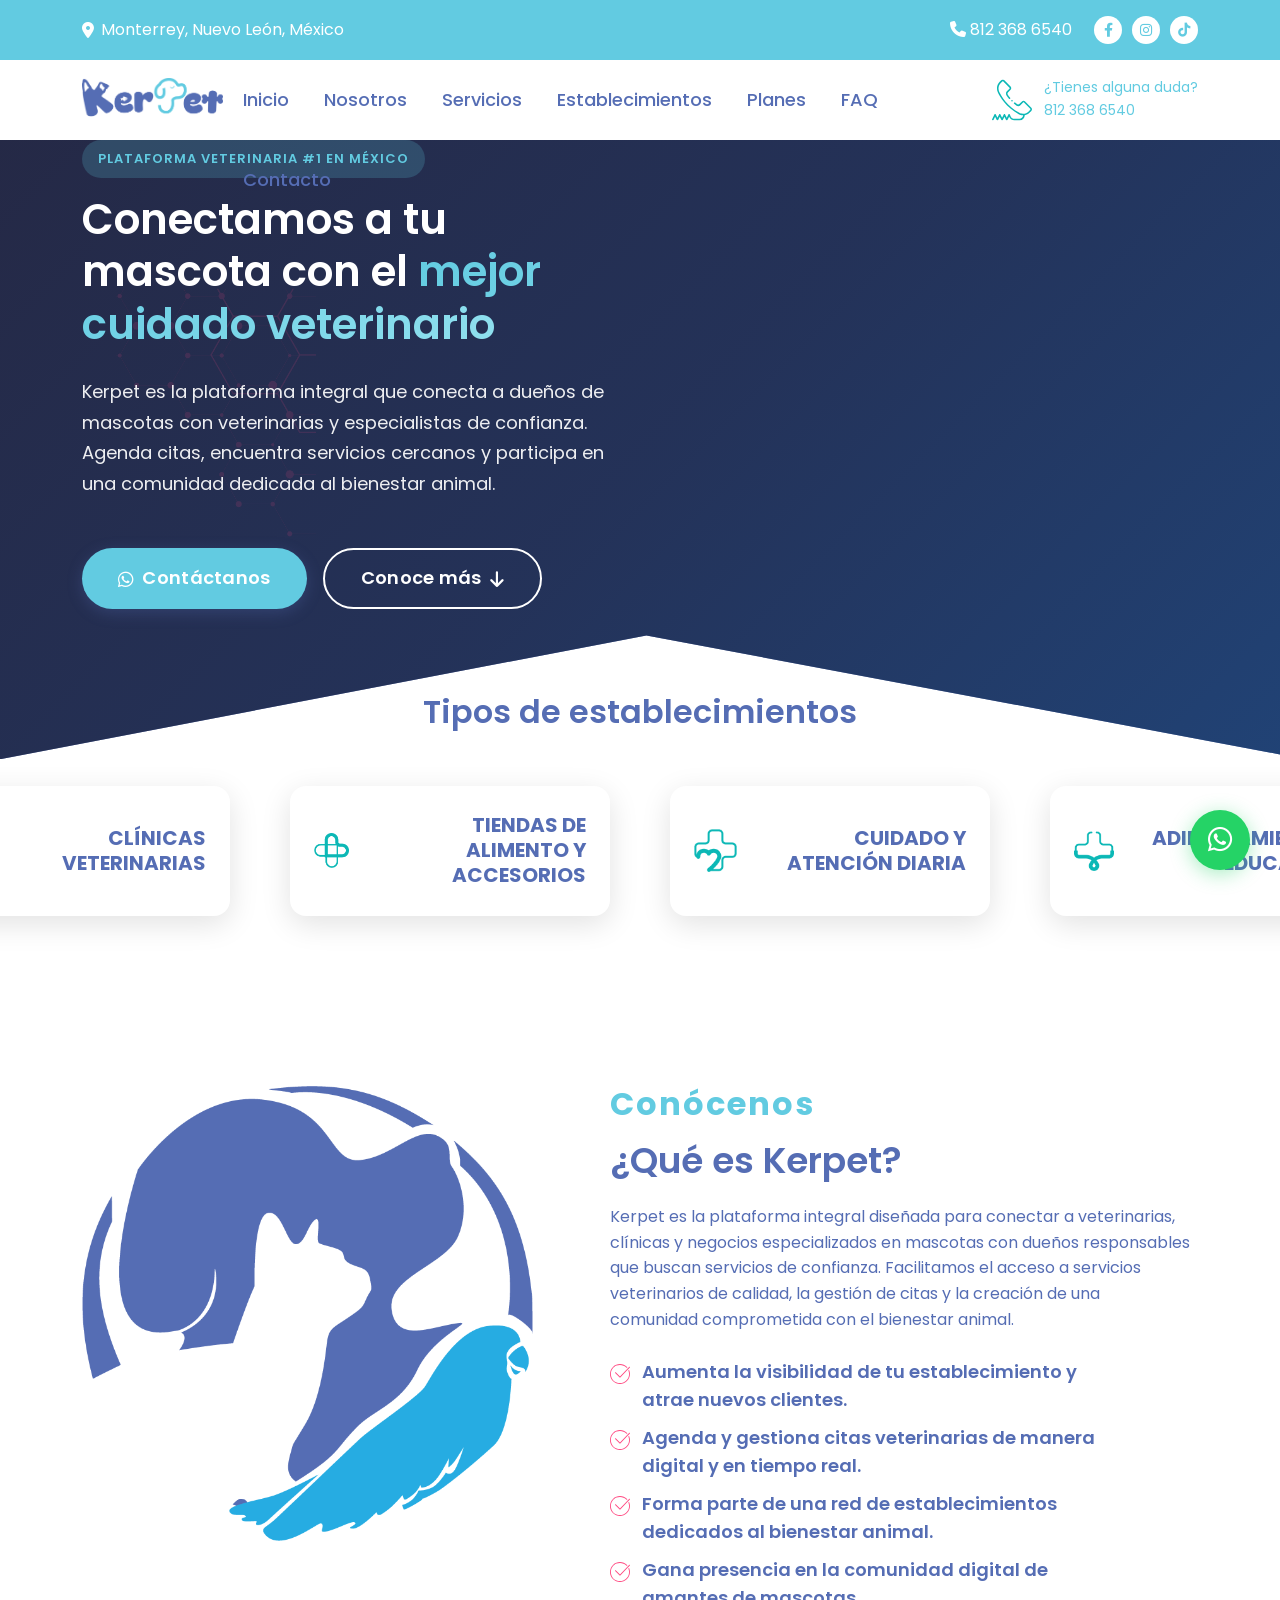
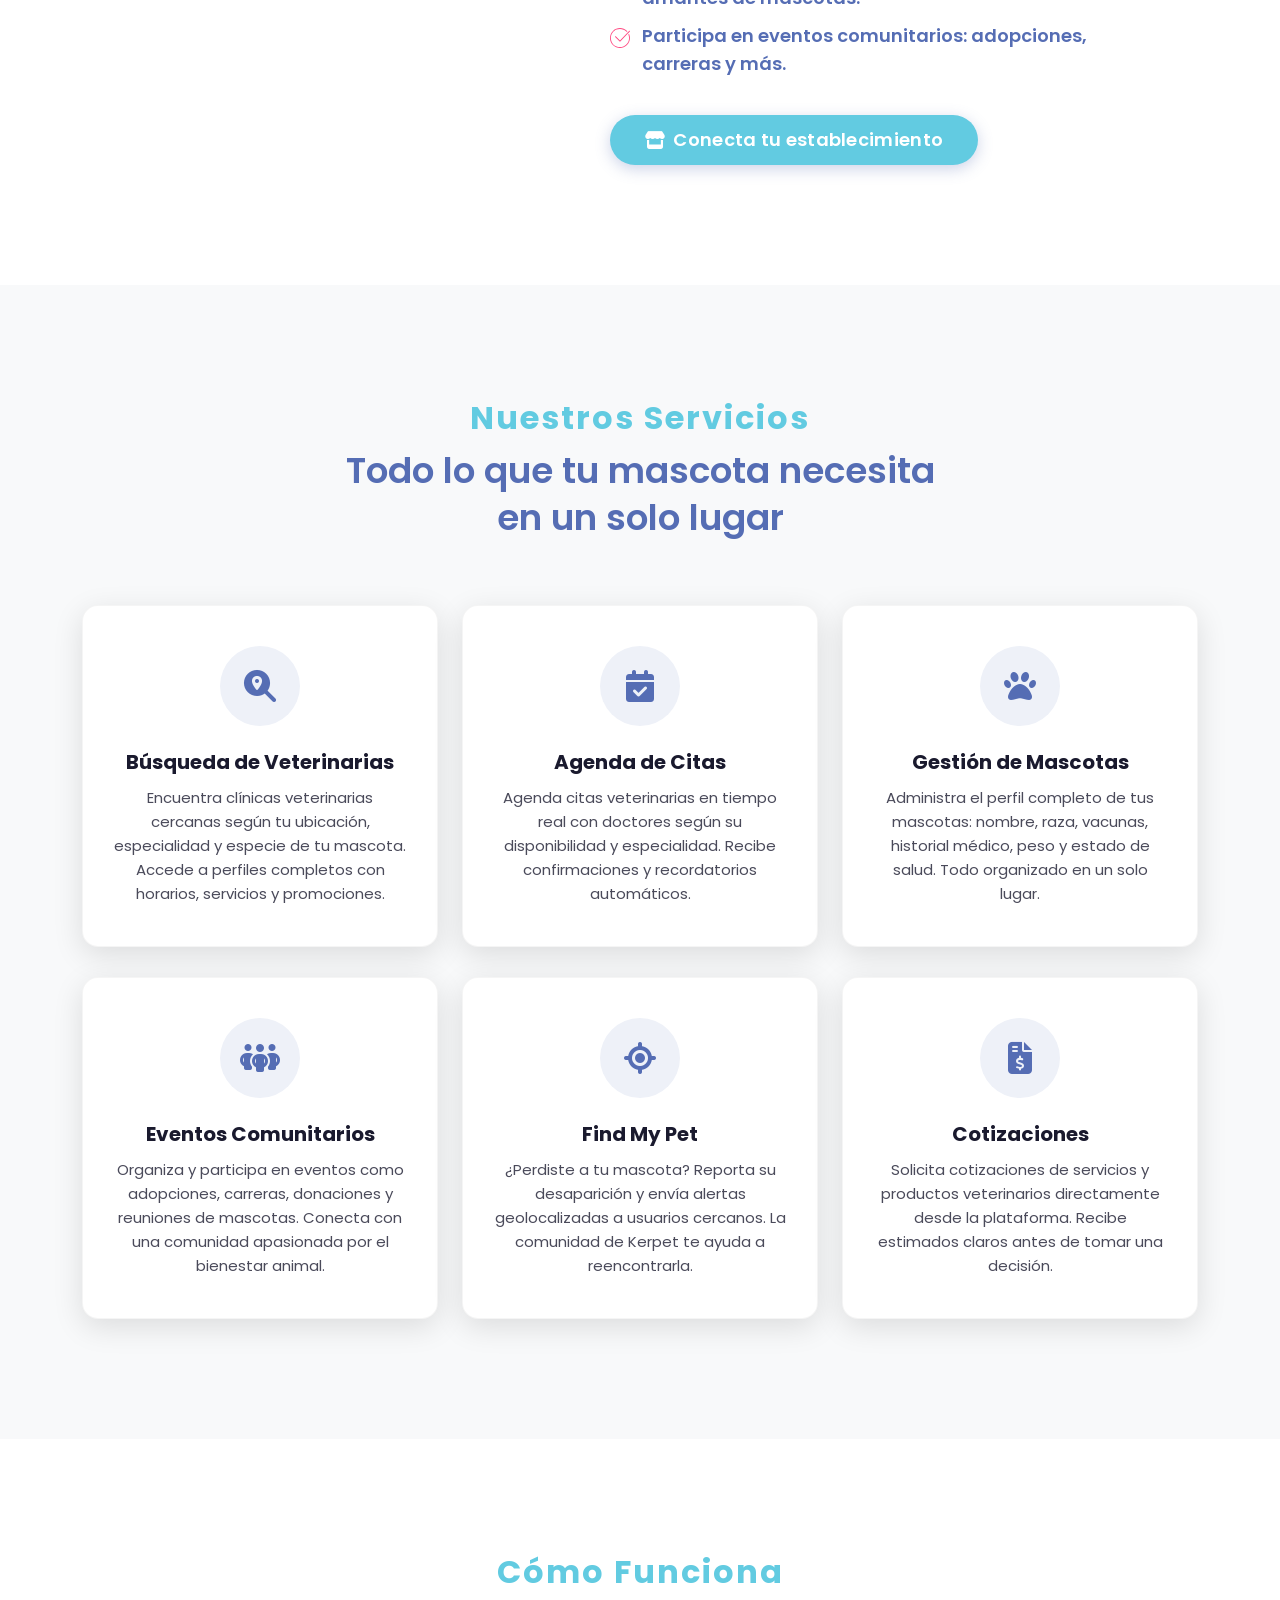
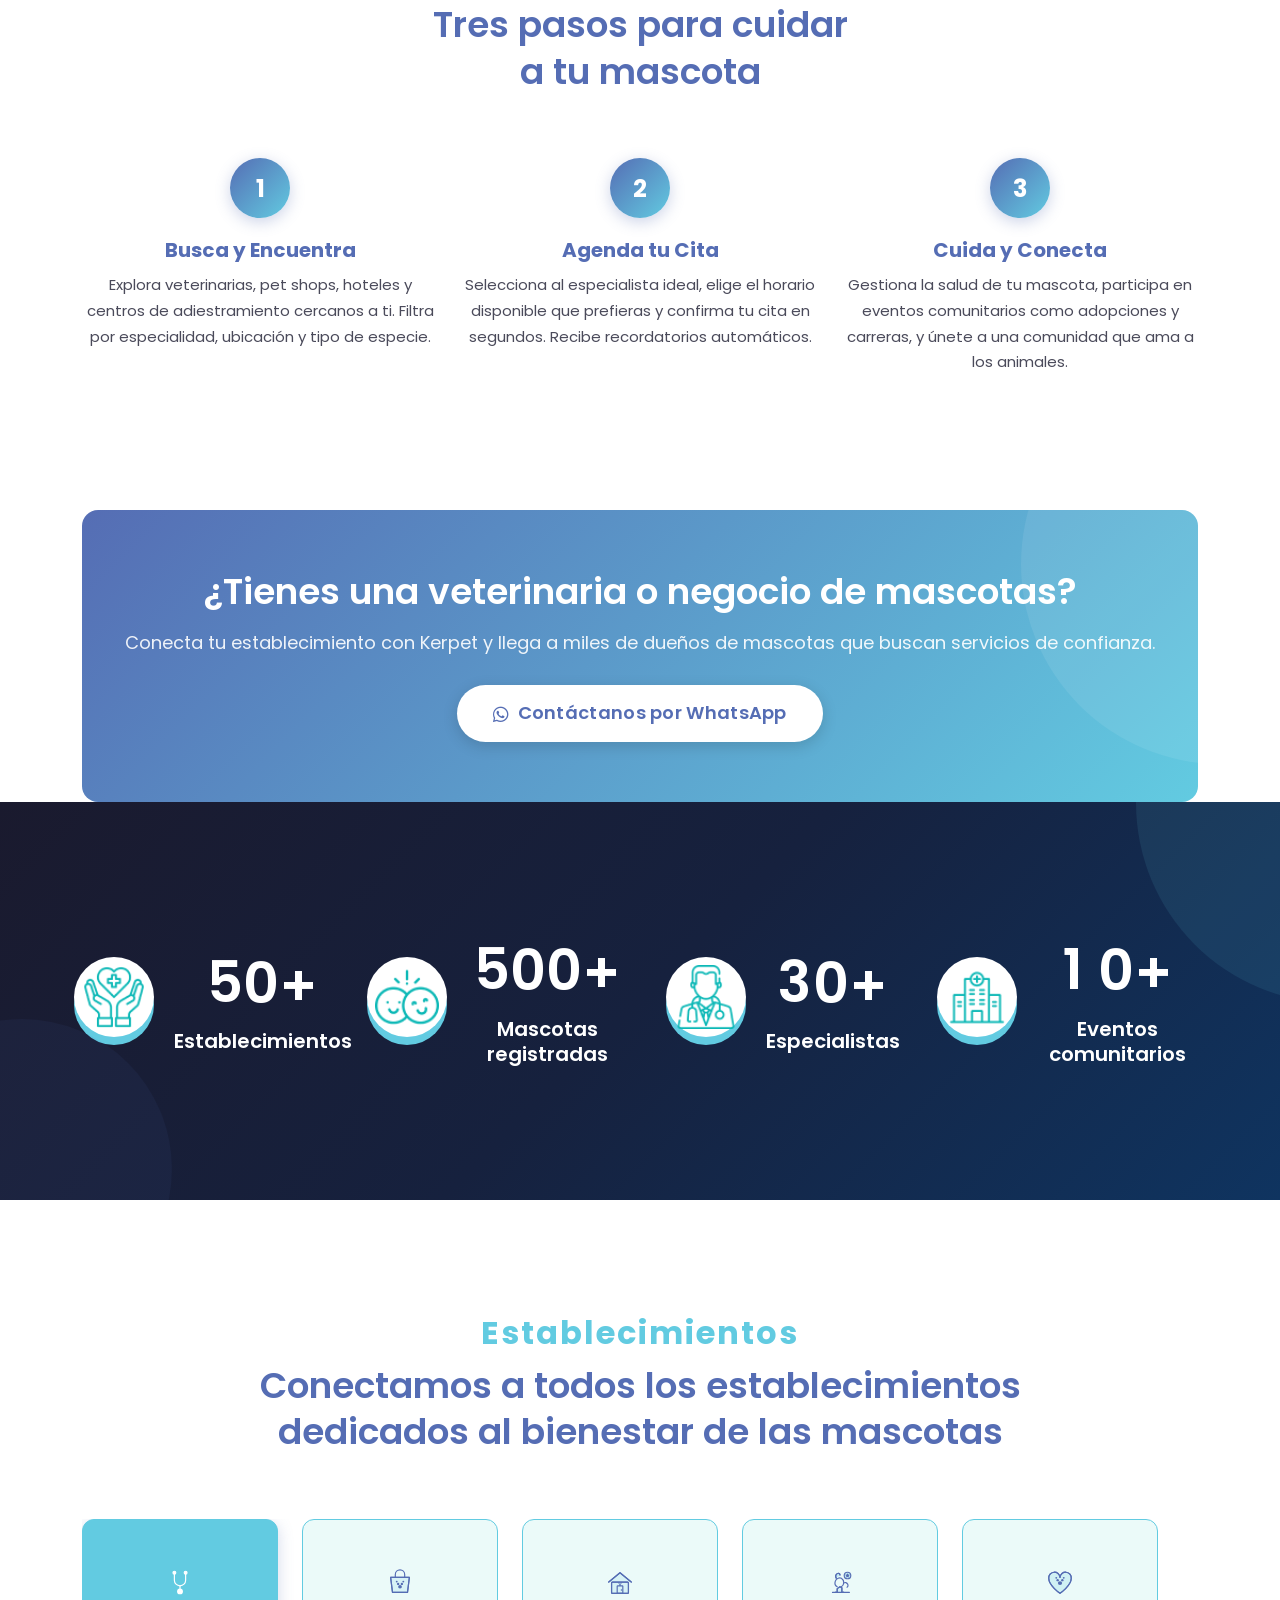
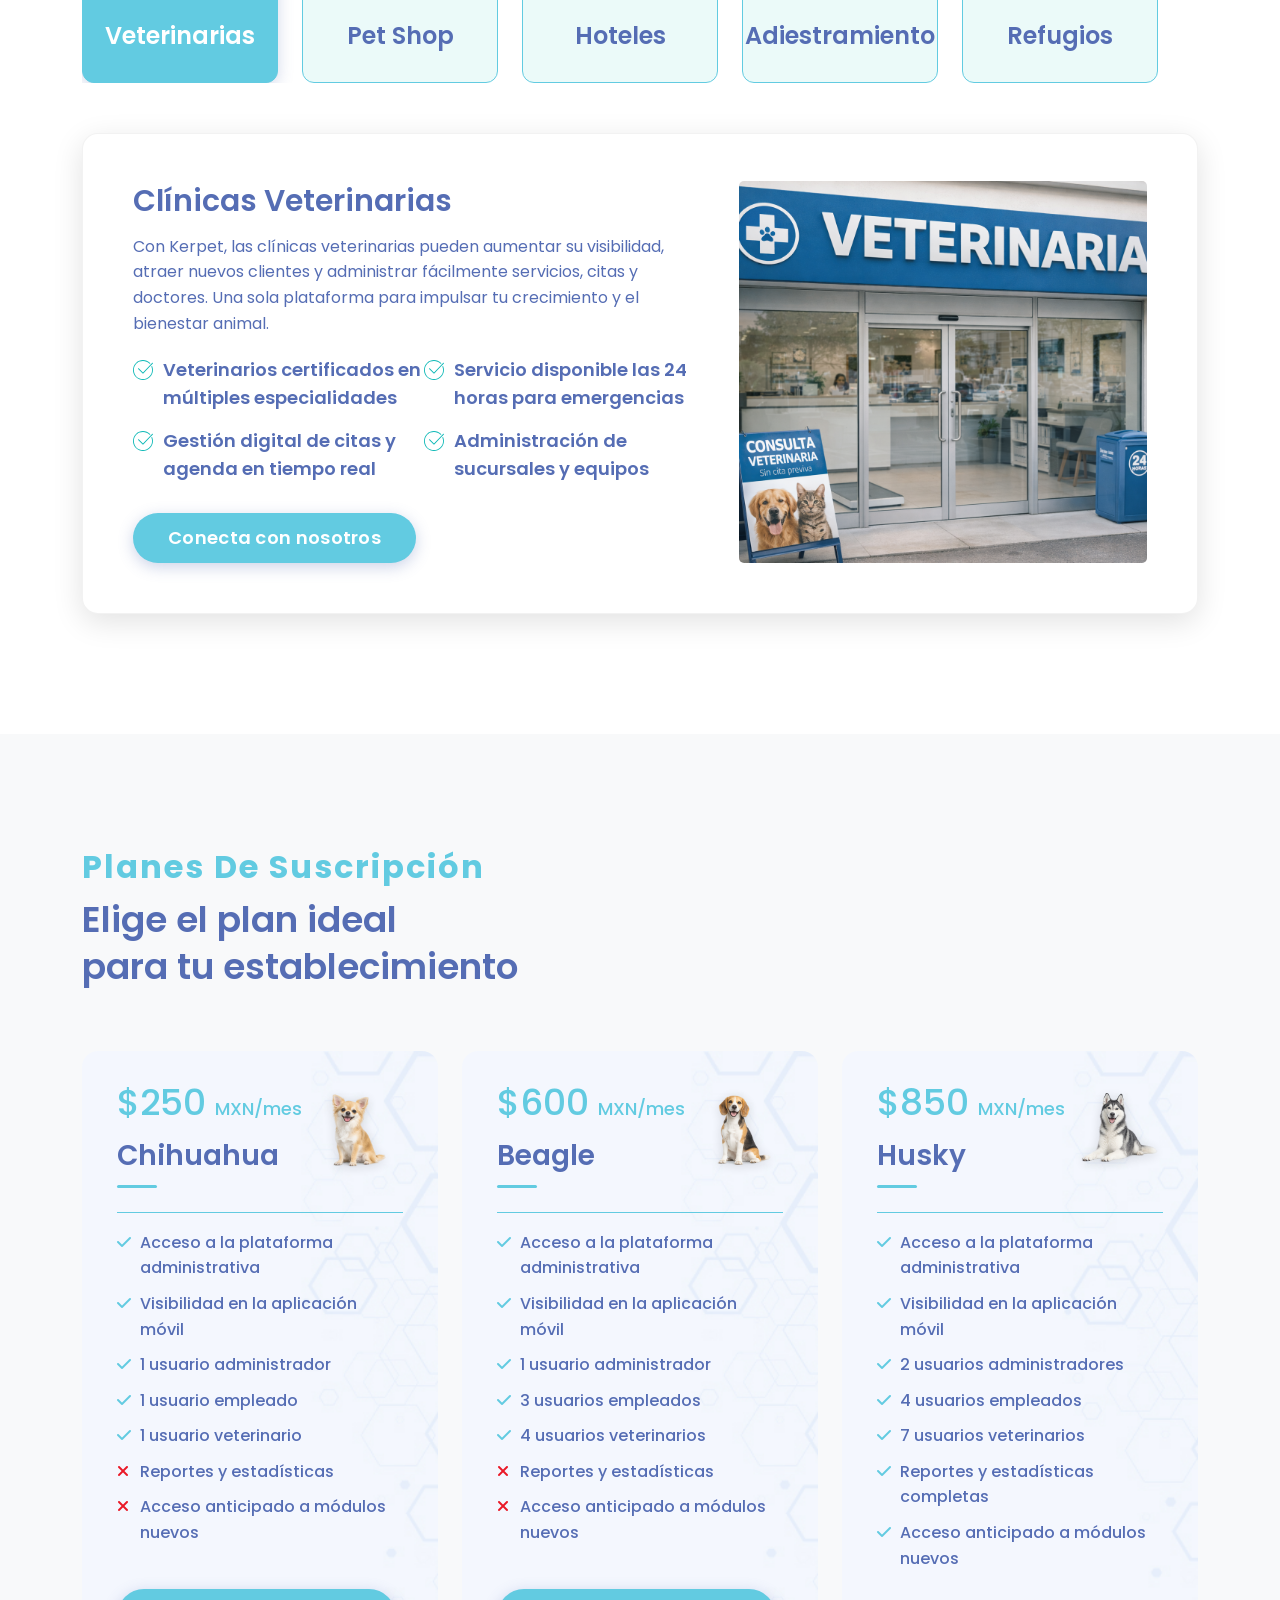
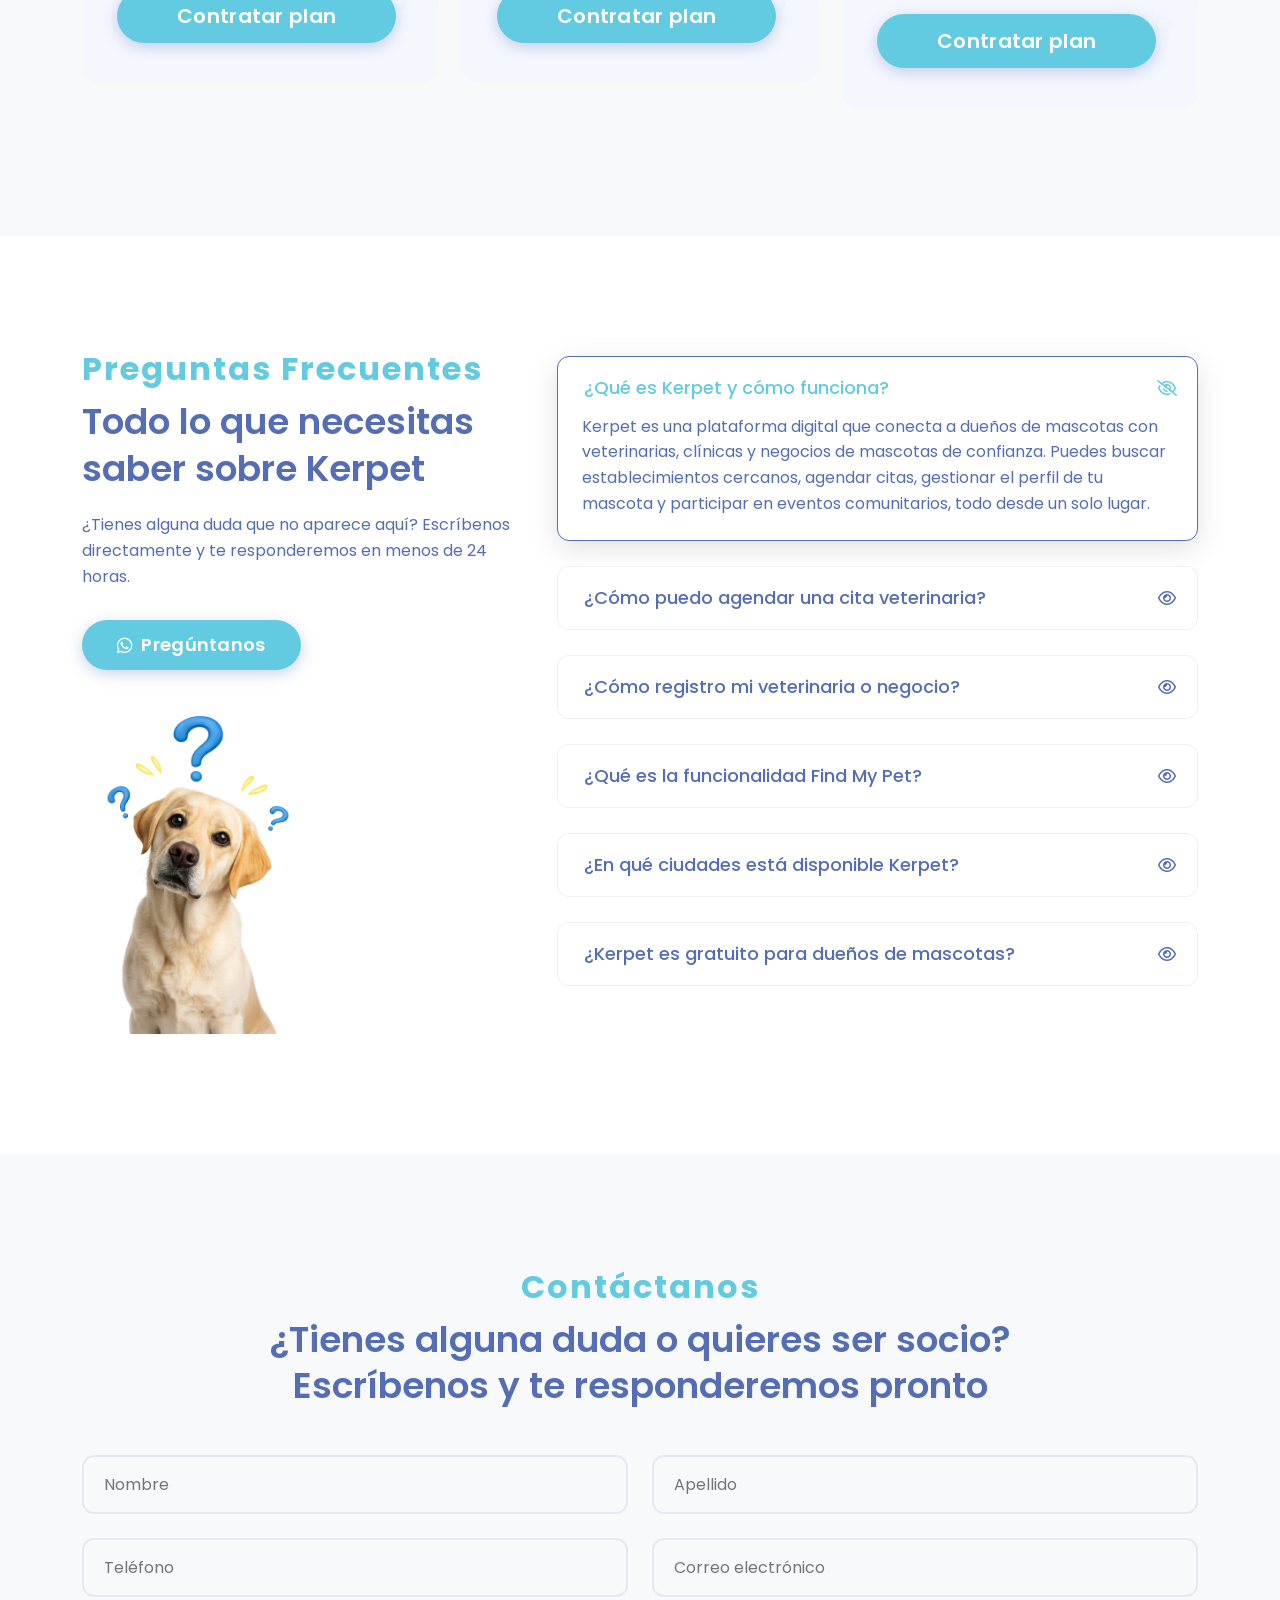
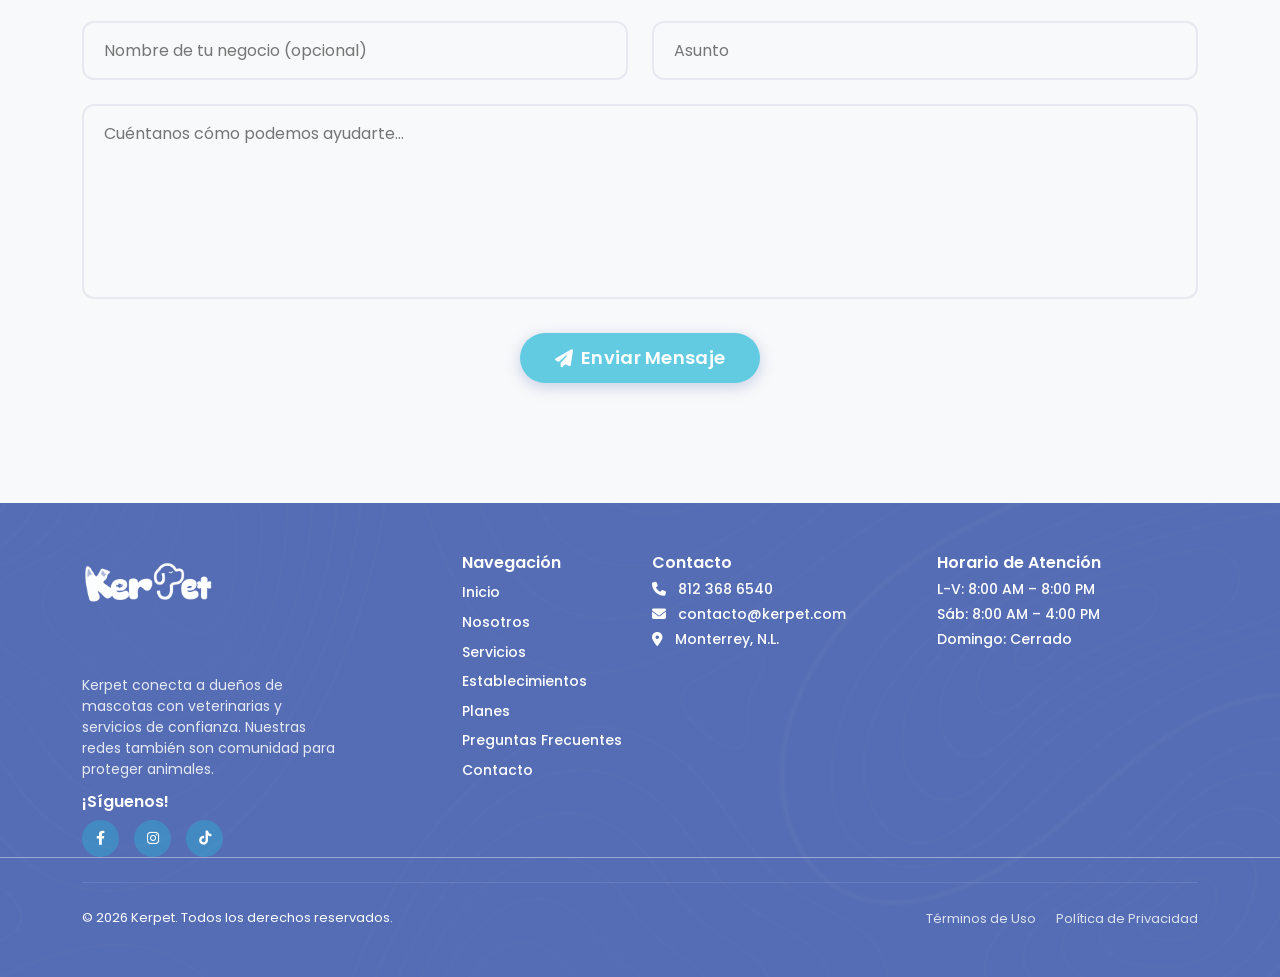
==== index.html @ a58127a6 "delete image" ====
<!DOCTYPE html>
<html lang="es" prefix="og: https://ogp.me/ns#">
  <head>
    <!-- Meta Tags Básicos -->
    <meta charset="utf-8">
    <meta http-equiv="x-ua-compatible" content="ie=edge">
    <meta name="viewport" content="width=device-width, initial-scale=1">

    <!-- SEO: Title optimizado (55 chars) -->
    <title>Kerpet | Servicios Veterinarios en Línea en Monterrey, México</title>

    <!-- SEO: Meta Description (158 chars) -->
    <meta name="description" content="Kerpet es la plataforma digital que conecta a dueños de mascotas con veterinarias de confianza en Monterrey. Agenda citas, encuentra especialistas y más." />

    <!-- SEO: Meta Keywords -->
    <meta name="keywords" content="veterinarias cerca de mí, agendar cita veterinaria, app para mascotas, buscar veterinaria en México, plataforma veterinaria, servicios veterinarios en línea, veterinarias en Monterrey, citas veterinarias en Nuevo León, eventos de adopción en Monterrey, Kerpet, Kerpet App, Kerpet México, geolocalización, agenda en tiempo real, plataforma web y móvil, notificaciones inteligentes, find my pet, mascota perdida, pet shop, hotel mascotas, adiestramiento canino, adopción de mascotas, donaciones animales, cotizaciones veterinarias, productos veterinarios, especialistas veterinarios, clínica veterinaria Monterrey, cuidado animal" />

    <!-- SEO: Metas de Control y Rastreo -->
    <meta name="author" content="Kerpet" />
    <meta name="copyright" content="Kerpet © 2026" />
    <meta name="robots" content="index, follow, max-image-preview:large, max-snippet:-1, max-video-preview:-1" />
    <meta name="googlebot" content="index, follow, max-snippet:-1, max-image-preview:large, max-video-preview:-1" />
    <meta name="bingbot" content="index, follow" />
    <meta name="rating" content="general" />
    <meta name="distribution" content="global" />
    <meta name="revisit-after" content="7 days" />
    <meta name="language" content="es" />
    <meta name="coverage" content="Worldwide" />
    <meta name="target" content="all" />

    <!-- SEO: Metas de Dispositivos Móviles -->
    <meta name="HandheldFriendly" content="True" />
    <meta name="MobileOptimized" content="320" />
    <meta name="theme-color" content="#556db4" />
    <meta name="msapplication-TileColor" content="#556db4" />
    <meta name="apple-mobile-web-app-capable" content="yes" />
    <meta name="apple-mobile-web-app-status-bar-style" content="black-translucent" />
    <meta name="apple-mobile-web-app-title" content="Kerpet" />
    <meta name="application-name" content="Kerpet" />
    <meta name="format-detection" content="telephone=yes" />

    <!-- SEO: Metas de Clasificación -->
    <meta name="subject" content="Plataforma digital de conexión entre usuarios y veterinarias" />
    <meta name="abstract" content="Kerpet - Plataforma digital veterinaria en Monterrey. Búsqueda de veterinarias, agenda de citas, gestión de mascotas, eventos comunitarios y Find My Pet." />
    <meta name="classification" content="Business, Health, Technology" />
    <meta name="category" content="Health" />

    <!-- SEO: URL Canónica -->
    <link rel="canonical" href="https://www.kerpet.com/" />

    <!-- SEO: Hreflang -->
    <link rel="alternate" hreflang="es" href="https://www.kerpet.com/" />
    <link rel="alternate" hreflang="es-MX" href="https://www.kerpet.com/" />
    <link rel="alternate" hreflang="x-default" href="https://www.kerpet.com/" />

    <!-- SEO: Geolocalización -->
    <meta name="geo.region" content="MX-NLE" />
    <meta name="geo.placename" content="Monterrey, Nuevo León, México" />
    <meta name="geo.position" content="25.6866;-100.3161" />
    <meta name="ICBM" content="25.6866, -100.3161" />

    <!-- SEO: Open Graph -->
    <meta property="og:type" content="website" />
    <meta property="og:site_name" content="Kerpet" />
    <meta property="og:title" content="Kerpet | Servicios Veterinarios en Línea en Monterrey" />
    <meta property="og:description" content="Kerpet conecta a dueños de mascotas con veterinarias de confianza. Agenda citas, encuentra especialistas y cuida a tu mascota desde un solo lugar." />
    <meta property="og:url" content="https://www.kerpet.com/" />
    <meta property="og:image" content="https://www.kerpet.com/assets/images/kerpet-og-image.png" />
    <meta property="og:image:alt" content="Kerpet - Plataforma digital de conexión entre usuarios y veterinarias" />
    <meta property="og:image:width" content="1200" />
    <meta property="og:image:height" content="630" />
    <meta property="og:locale" content="es_MX" />
    <meta property="og:locale:alternate" content="es_ES" />

    <!-- SEO: Twitter Card -->
    <meta name="twitter:card" content="summary_large_image" />
    <meta name="twitter:title" content="Kerpet | Servicios Veterinarios en Línea en Monterrey" />
    <meta name="twitter:description" content="Kerpet conecta a dueños de mascotas con veterinarias de confianza. Agenda citas, encuentra especialistas y cuida a tu mascota." />
    <meta name="twitter:image" content="https://www.kerpet.com/assets/images/kerpet-og-image.png" />
    <meta name="twitter:image:alt" content="Kerpet - Plataforma digital de conexión entre usuarios y veterinarias" />
    <meta name="twitter:site" content="@kerpetapp" />
    <meta name="twitter:creator" content="@kerpetapp" />

    <!-- Favicon -->
    <link rel="icon" type="image/x-icon" href="favicon.ico" />
    <link rel="icon" type="image/png" sizes="32x32" href="assets/images/icons/favicon-32x32.png" />
    <link rel="icon" type="image/png" sizes="16x16" href="assets/images/icons/favicon-16x16.png" />
    <link rel="apple-touch-icon" sizes="180x180" href="assets/images/icons/favicon-180x180.png" />
    <link rel="icon" type="image/png" sizes="192x192" href="assets/images/icons/favicon-192x192.png" />
    <link rel="icon" type="image/png" sizes="512x512" href="assets/images/icons/favicon-512x512.png" />

    <!-- Preload Hero Image (LCP) -->
    <link rel="preload" as="image" href="assets/images/Cabecera.png" />

    <!-- CSS -->
    <link rel="stylesheet" href="assets/css/bootstrap.min.css">
    <link rel="stylesheet" href="assets/css/fontawesome.min.css">
    <link rel="stylesheet" href="assets/css/animate.css">
    <link rel="stylesheet" href="assets/css/animated-text.css">
    <link rel="stylesheet" href="assets/css/slick.min.css">
    <link rel="stylesheet" href="assets/css/light_gallery.min.css">
    <link rel="stylesheet" href="assets/css/odometer.css">
    <link rel="stylesheet" href="assets/css/timepicker.min.css">
    <link rel="stylesheet" href="assets/css/jquery-ui.min.css">
    <link rel="stylesheet" href="assets/css/select2.min.css">
    <link rel="stylesheet" href="assets/css/style.css">

    <!-- Estilos modernos adicionales -->
    <style>
      /* ========== Modernización de estilos ========== */
      :root {
        --kerpet-primary: #556db4;
        --kerpet-primary-dark: #4a5fa0;
        --kerpet-primary-light: #eef1f8;
        --kerpet-secondary: #62cbe1;
        --kerpet-dark: #1a1a2e;
        --kerpet-gray: #f8f9fa;
        --kerpet-text: #4a4a5a;
        --kerpet-radius: 16px;
        --kerpet-shadow: 0 8px 30px rgba(0, 0, 0, 0.116);
        --kerpet-shadow-hover: 0 12px 40px rgba(85,109,180,0.18);
        --kerpet-transition: all 0.35s cubic-bezier(0.4, 0, 0.2, 1);
      }

      /* Smooth scroll */
      html { scroll-behavior: smooth; }

      /* Modern cards */
      .cs_card.cs_style_1 { border-radius: var(--kerpet-radius); overflow: hidden; box-shadow: var(--kerpet-shadow); transition: var(--kerpet-transition); border: 1px solid rgba(0,0,0,0.05); }
      .cs_card.cs_style_1:hover { box-shadow: var(--kerpet-shadow-hover); transform: translateY(-4px); }

      /* Gradient hero overlay - slideshow */
      .cs_hero_top.cs_bg_filled.cs_primary_bg { position: relative; overflow: hidden; }
      .cs_hero_top.cs_bg_filled.cs_primary_bg::before { content: ''; position: absolute; top: 0; left: 0; right: 0; bottom: 0; background: linear-gradient(135deg, rgba(26,26,46,0.82) 0%, rgba(22,33,62,0.78) 50%, rgba(15,52,96,0.75) 100%); z-index: 1; }
      .cs_hero_top .container { position: relative; z-index: 2; }

      /* Hero slideshow */
      .kerpet-hero-slideshow { position: absolute; top: 0; left: 0; width: 100%; height: 100%; z-index: 0; }
      .kerpet-hero-slideshow .kerpet-slide { position: absolute; top: 0; left: 0; width: 100%; height: 100%; background-size: cover; background-position: center; opacity: 0; animation: kerpetSlideshow 24s linear infinite; }
      .kerpet-hero-slideshow .kerpet-slide:nth-child(1) { animation-delay: 0s; }
      .kerpet-hero-slideshow .kerpet-slide:nth-child(2) { animation-delay: 4s; }
      .kerpet-hero-slideshow .kerpet-slide:nth-child(3) { animation-delay: 8s; }
      .kerpet-hero-slideshow .kerpet-slide:nth-child(4) { animation-delay: 12s; }
      .kerpet-hero-slideshow .kerpet-slide:nth-child(5) { animation-delay: 16s; }
      .kerpet-hero-slideshow .kerpet-slide:nth-child(6) { animation-delay: 20s; }

      @keyframes kerpetSlideshow {
        0%   { opacity: 0; transform: scale(1); }
        4%   { opacity: 1; }
        16%  { opacity: 1; }
        20%  { opacity: 0; transform: scale(1.05); }
        100% { opacity: 0; transform: scale(1); }
      }

      /* Hero subtitle glow */
      .cs_hero_subtitle { opacity: 0.92; line-height: 1.7; }

      /* Modern buttons */
      .cs_btn.cs_style_1 { border-radius: 50px; padding: 14px 36px; font-weight: 600; letter-spacing: 0.3px; transition: var(--kerpet-transition); box-shadow: 0 4px 15px rgba(85,109,180,0.3); }
      .cs_btn.cs_style_1:hover { transform: translateY(-2px); box-shadow: 0 8px 25px rgba(85,109,180,0.4); }
      .cs_btn.cs_style_1.cs_btn_outline { background: transparent; border: 2px solid #fff; color: #fff; box-shadow: none; }
      .cs_btn.cs_style_1.cs_btn_outline:hover { background: #fff; color: var(--kerpet-primary); }

      /* Modern section headings */
      .cs_section_title { line-height: 1.3; }
      .cs_section_title_up { text-transform: uppercase; letter-spacing: 2px; font-size: 14px !important; }

      /* Icon boxes */
      .cs_iconbox.cs_style_1 { background: #fff; border-radius: var(--kerpet-radius); padding: 20px 24px; box-shadow: var(--kerpet-shadow); transition: var(--kerpet-transition);     min-height: 130px;min-width: 320px;}
      .cs_iconbox.cs_style_1:hover { box-shadow: var(--kerpet-shadow-hover); transform: translateY(-3px); }

      /* Feature cards */
      .kerpet-feature-card { background: #fff; border-radius: var(--kerpet-radius); padding: 40px 30px; text-align: center; box-shadow: var(--kerpet-shadow); transition: var(--kerpet-transition); border: 1px solid rgba(0,0,0,0.04); position: relative; overflow: hidden; }
      .kerpet-feature-card::before { content: ''; position: absolute; top: 0; left: 0; right: 0; height: 4px; background: linear-gradient(90deg, var(--kerpet-primary), var(--kerpet-secondary)); transform: scaleX(0); transition: transform 0.4s ease; }
      .kerpet-feature-card:hover { box-shadow: var(--kerpet-shadow-hover); transform: translateY(-6px); }
      .kerpet-feature-card:hover::before { transform: scaleX(1); }
      .kerpet-feature-icon { width: 80px; height: 80px; border-radius: 50%; background: var(--kerpet-primary-light); display: flex; align-items: center; justify-content: center; margin: 0 auto 24px; transition: var(--kerpet-transition); }
      .kerpet-feature-card:hover .kerpet-feature-icon { background: var(--kerpet-primary); }
      .kerpet-feature-icon i { font-size: 32px; color: var(--kerpet-primary); transition: var(--kerpet-transition); }
      .kerpet-feature-card:hover .kerpet-feature-icon i { color: #fff; }
      .kerpet-feature-card h3 { font-size: 20px; font-weight: 700; margin-bottom: 12px; color: var(--kerpet-dark); }
      .kerpet-feature-card p { color: var(--kerpet-text); font-size: 15px; line-height: 1.6; margin-bottom: 0; }

      /* How it works section */
      .kerpet-step { text-align: center; position: relative; }
      .kerpet-step-number { width: 60px; height: 60px; border-radius: 50%; background: linear-gradient(135deg, var(--kerpet-primary), var(--kerpet-secondary)); color: #fff; font-size: 24px; font-weight: 700; display: flex; align-items: center; justify-content: center; margin: 0 auto 20px; box-shadow: 0 4px 15px rgba(85,109,180,0.3); }
      .kerpet-step h3 { font-size: 20px; font-weight: 700; margin-bottom: 10px; }
      .kerpet-step p { color: var(--kerpet-text); font-size: 15px; }

      /* Counter section modern */
      .kerpet-counter-section { background: linear-gradient(135deg, #1a1a2e 0%, #16213e 50%, #0f3460 100%); position: relative; overflow: hidden; }
      .kerpet-counter-section::before { content: ''; position: absolute; top: -50%; right: -20%; width: 400px; height: 400px; background: rgba(98,203,225,0.1); border-radius: 50%; }
      .kerpet-counter-section::after { content: ''; position: absolute; bottom: -30%; left: -10%; width: 300px; height: 300px; background: rgba(85,109,180,0.08); border-radius: 50%; }

      /* Pricing modern */
      .cs_pricing_table.cs_style_1 { border-radius: var(--kerpet-radius); overflow: hidden; transition: var(--kerpet-transition); }
      .cs_pricing_table.cs_style_1:hover { transform: translateY(-8px); }
      .cs_pricing_table .cs_pricing_info { padding-bottom: 16px; }
      .cs_pricing_table .cs_pricing_title { position: relative; }
      .cs_pricing_table .cs_pricing_title::after { content: ''; width: 40px; height: 3px; background: var(--kerpet-secondary); display: block; margin-top: 10px; border-radius: 2px; }

      /* Pricing card dog breed image */
      .kerpet-pricing-dog { position: absolute; top: 12px; right: 16px; width: 130px; height: 130px; object-fit: contain; z-index: 3; filter: drop-shadow(0 2px 6px rgba(0,0,0,0.15)); opacity: 0.92; transition: var(--kerpet-transition); pointer-events: none; }
      .cs_pricing_table:hover .kerpet-pricing-dog { transform: scale(1.1) rotate(-3deg); opacity: 1; }

      /* FAQ modern */
      .cs_accordian.cs_style_1 { border-radius: 12px !important; margin-bottom: 16px; border: 1px solid rgba(0,0,0,0.06); transition: var(--kerpet-transition); }
      .cs_accordian.cs_style_1.active { box-shadow: var(--kerpet-shadow); border-color: var(--kerpet-primary); }

      /* Contact form modern */
      .cs_form_field { border-radius: 12px !important; border: 2px solid #e8e8f0 !important; transition: var(--kerpet-transition) !important; padding: 15px 20px !important; }
      .cs_form_field:focus { border-color: var(--kerpet-primary) !important; box-shadow: 0 0 0 3px rgba(85,109,180,0.15) !important; }

      /* Tabs modern */
      .cs_tab_links.cs_style_1 li a { border-radius: 12px; transition: var(--kerpet-transition); }
      .cs_tab_links.cs_style_1 li.active a { box-shadow: 0 4px 15px rgba(85,109,180,0.25); }

      /* Badge/pill style */
      .kerpet-badge { display: inline-block; background: rgba(98,203,225,0.2); color: #62cbe1; padding: 6px 16px; border-radius: 50px; font-size: 13px; font-weight: 600; letter-spacing: 1px; text-transform: uppercase; margin-bottom: 16px; }

      /* WhatsApp floating btn */
      .kerpet-whatsapp-float { position: fixed; bottom: 30px; right: 30px; z-index: 999; width: 60px; height: 60px; border-radius: 50%; background: #25d366; display: flex; align-items: center; justify-content: center; box-shadow: 0 4px 20px rgba(37,211,102,0.4); transition: var(--kerpet-transition); }
      .kerpet-whatsapp-float:hover { transform: scale(1.1); box-shadow: 0 6px 25px rgba(37,211,102,0.5); }
      .kerpet-whatsapp-float i { color: #fff; font-size: 28px; }

      /* CTA section modern */
      .kerpet-cta-section { background: linear-gradient(135deg, var(--kerpet-primary), var(--kerpet-secondary)); border-radius: var(--kerpet-radius); padding: 60px 40px; text-align: center; position: relative; overflow: hidden; }
      .kerpet-cta-section::before { content: ''; position: absolute; top: -50%; right: -20%; width: 400px; height: 400px; background: rgba(255,255,255,0.08); border-radius: 50%; }
      .kerpet-cta-section h2 { color: #fff; margin-bottom: 16px; }
      .kerpet-cta-section p { color: rgba(255,255,255,0.9); font-size: 18px; margin-bottom: 30px; }

      /* Glassmorphism for top header */
      .cs_top_header { backdrop-filter: blur(10px); }

      /* Better spacing for about list */
      .cs_list.cs_style_5 li { margin-bottom: 14px; }

      /* Animated gradient text */
      .kerpet-gradient-text { background: linear-gradient(135deg, var(--kerpet-secondary), #90e0ef); -webkit-background-clip: text; -webkit-text-fill-color: transparent; background-clip: text; }

      /* Legal modal styles */
      .kerpet-modal-overlay { display: none; position: fixed; top: 0; left: 0; right: 0; bottom: 0; background: rgba(0,0,0,0.6); z-index: 9999; align-items: center; justify-content: center; }
      .kerpet-modal-overlay.active { display: flex; }
      .kerpet-modal { background: #fff; border-radius: var(--kerpet-radius); max-width: 700px; width: 90%; max-height: 80vh; overflow: hidden; position: relative; }
      .kerpet-modal-header { padding: 24px 30px; border-bottom: 1px solid #eee; display: flex; align-items: center; justify-content: space-between; }
      .kerpet-modal-header h3 { margin: 0; font-size: 22px; font-weight: 700; }
      .kerpet-modal-close { background: none; border: none; font-size: 24px; cursor: pointer; color: #666; padding: 0 8px; }
      .kerpet-modal-body { padding: 30px; overflow-y: auto; max-height: 60vh; font-size: 14px; line-height: 1.7; color: var(--kerpet-text); }
      .kerpet-modal-body h4 { font-size: 16px; font-weight: 700; margin-top: 20px; margin-bottom: 8px; color: var(--kerpet-dark); }
      .kerpet-modal-footer { padding: 16px 30px; border-top: 1px solid #eee; text-align: right; }

      /* Footer compact */
      .cs_footer.cs_style_1 { padding-top: 0; }
      .cs_footer .cs_footer_main { padding: 0; }
      .cs_footer .cs_text_widget p { font-size: 14px !important; line-height: 1.5; margin-bottom: 12px; }
      .cs_footer .cs_footer_widget_title { font-size: 18px !important; margin-bottom: 12px; }
      .cs_footer .cs_menu_widget ul li { margin-bottom: 4px; }
      .cs_footer .cs_menu_widget ul li a,
      .cs_footer .cs_contact_info li { font-size: 14px !important; line-height: 1.5; }
      .cs_footer .cs_contact_info li { margin-bottom: 6px; word-break: break-word; }
      .cs_footer .cs_social_btns { margin-top: 8px; }
      .cs_footer .cs_social_btns a { width: 34px; height: 34px; font-size: 14px; }
      .cs_footer h3.cs_fs_24.cs_white_color.cs_semibold { font-size: 16px !important; margin-bottom: 6px; }
      .cs_footer_bottom_text { padding: 12px 0 !important; }
      .cs_footer_bottom .cs-copyright,
      .cs_footer_bottom .cs_footer_links li a { font-size: 13px !important; }

      /* Accessibility: sr-only */
      .sr-only { position: absolute; width: 1px; height: 1px; padding: 0; margin: -1px; overflow: hidden; clip: rect(0,0,0,0); white-space: nowrap; border: 0; }
    </style>

    <!-- SEO: JSON-LD Organization -->
    <script type="application/ld+json">
    {
      "@context": "https://schema.org",
      "@type": "Organization",
      "name": "Kerpet",
      "alternateName": ["Kerpet App", "Kerpet México"],
      "url": "https://www.kerpet.com",
      "logo": "https://www.kerpet.com/assets/images/logo_kerpet.png",
      "image": "https://www.kerpet.com/assets/images/logo_kerpetLineal.png",
      "description": "Kerpet es la plataforma digital que conecta a dueños de mascotas con veterinarias, clínicas y servicios especializados en Monterrey, México. Facilita la búsqueda de veterinarias cercanas, agenda de citas, gestión de mascotas, eventos comunitarios y la funcionalidad Find My Pet.",
      "foundingDate": "2026",
      "address": {
        "@type": "PostalAddress",
        "streetAddress": "Monterrey, Nuevo León",
        "addressLocality": "Monterrey",
        "addressRegion": "Nuevo León",
        "postalCode": "64000",
        "addressCountry": "MX"
      },
      "location": {
        "@type": "Place",
        "name": "Monterrey, Nuevo León, México",
        "geo": {
          "@type": "GeoCoordinates",
          "latitude": "25.6866",
          "longitude": "-100.3161"
        }
      },
      "contactPoint": [
        {
          "@type": "ContactPoint",
          "telephone": "+52-81-2368-6540",
          "contactType": "sales",
          "email": "contacto@kerpet.com",
          "availableLanguage": ["Spanish", "English"],
          "areaServed": "MX"
        }
      ],
      "sameAs": [
        "https://www.facebook.com/kerpetOficial",
        "https://www.instagram.com/kerpet_oficial",
        "https://www.tiktok.com/@kerpetoficial"
      ],
      "knowsAbout": [
        "veterinarias cerca de mí",
        "agendar cita veterinaria",
        "app para mascotas",
        "plataforma veterinaria",
        "servicios veterinarios en línea"
      ]
    }
    </script>

    <!-- SEO: JSON-LD ProfessionalService -->
    <script type="application/ld+json">
    {
      "@context": "https://schema.org",
      "@type": "ProfessionalService",
      "name": "Kerpet",
      "image": "https://www.kerpet.com/assets/images/logo_kerpet.png",
      "url": "https://www.kerpet.com",
      "telephone": "+52-81-2368-6540",
      "email": "contacto@kerpet.com",
      "priceRange": "$$",
      "address": {
        "@type": "PostalAddress",
        "streetAddress": "Monterrey, Nuevo León",
        "addressLocality": "Monterrey",
        "addressRegion": "Nuevo León",
        "postalCode": "64000",
        "addressCountry": "MX"
      },
      "geo": {
        "@type": "GeoCoordinates",
        "latitude": "25.6866",
        "longitude": "-100.3161"
      },
      "hasOfferCatalog": {
        "@type": "OfferCatalog",
        "name": "Servicios de Kerpet",
        "itemListElement": [
          {
            "@type": "Offer",
            "itemOffered": {
              "@type": "Service",
              "name": "Búsqueda de Veterinarias Cercanas",
              "description": "Encuentra clínicas veterinarias cerca de ti según ubicación y especialidad"
            }
          },
          {
            "@type": "Offer",
            "itemOffered": {
              "@type": "Service",
              "name": "Agenda de Citas Veterinarias",
              "description": "Agenda citas en tiempo real con doctores según disponibilidad"
            }
          },
          {
            "@type": "Offer",
            "itemOffered": {
              "@type": "Service",
              "name": "Gestión de Mascotas",
              "description": "Administra el perfil, historial médico y vacunas de tus mascotas"
            }
          },
          {
            "@type": "Offer",
            "itemOffered": {
              "@type": "Service",
              "name": "Eventos Comunitarios",
              "description": "Organiza y participa en eventos como adopciones, carreras y donaciones"
            }
          },
          {
            "@type": "Offer",
            "itemOffered": {
              "@type": "Service",
              "name": "Find My Pet",
              "description": "Reporta mascotas perdidas y recibe alertas geolocalizadas"
            }
          },
          {
            "@type": "Offer",
            "itemOffered": {
              "@type": "Service",
              "name": "Cotizaciones Veterinarias",
              "description": "Solicita cotizaciones de servicios y productos veterinarios"
            }
          }
        ]
      }
    }
    </script>

    <!-- SEO: JSON-LD WebSite -->
    <script type="application/ld+json">
    {
      "@context": "https://schema.org",
      "@type": "WebSite",
      "name": "Kerpet",
      "url": "https://www.kerpet.com",
      "description": "Plataforma digital que conecta a dueños de mascotas con veterinarias y servicios especializados en México",
      "publisher": {
        "@type": "Organization",
        "name": "Kerpet"
      },
      "inLanguage": ["es"]
    }
    </script>

    <!-- SEO: JSON-LD WebPage -->
    <script type="application/ld+json">
    {
      "@context": "https://schema.org",
      "@type": "WebPage",
      "name": "Kerpet - Servicios Veterinarios en Línea",
      "description": "Kerpet es la plataforma digital que conecta a dueños de mascotas con veterinarias de confianza en Monterrey, México.",
      "url": "https://www.kerpet.com",
      "isPartOf": {
        "@type": "WebSite",
        "name": "Kerpet",
        "url": "https://www.kerpet.com"
      },
      "breadcrumb": {
        "@type": "BreadcrumbList",
        "itemListElement": [
          {
            "@type": "ListItem",
            "position": 1,
            "name": "Inicio",
            "item": "https://www.kerpet.com"
          }
        ]
      }
    }
    </script>

    <!-- SEO: JSON-LD FAQPage -->
    <script type="application/ld+json">
    {
      "@context": "https://schema.org",
      "@type": "FAQPage",
      "mainEntity": [
        {
          "@type": "Question",
          "name": "¿Qué es Kerpet?",
          "acceptedAnswer": {
            "@type": "Answer",
            "text": "Kerpet es una plataforma digital que conecta a dueños de mascotas con veterinarias, clínicas y negocios de mascotas de confianza. Permite buscar veterinarias cercanas, agendar citas, gestionar el perfil de tus mascotas y participar en eventos comunitarios."
          }
        },
        {
          "@type": "Question",
          "name": "¿Cómo puedo agendar una cita veterinaria en Kerpet?",
          "acceptedAnswer": {
            "@type": "Answer",
            "text": "Desde la app de Kerpet puedes buscar veterinarias por ubicación y especialidad, ver la disponibilidad de doctores y agendar tu cita en tiempo real. Recibirás confirmación inmediata y recordatorios automáticos."
          }
        },
        {
          "@type": "Question",
          "name": "¿Qué servicios ofrece Kerpet?",
          "acceptedAnswer": {
            "@type": "Answer",
            "text": "Kerpet ofrece búsqueda de veterinarias cercanas, agenda de citas veterinarias, gestión de mascotas con historial médico, eventos comunitarios como adopciones y carreras, Find My Pet para mascotas perdidas, y cotizaciones de servicios y productos veterinarios."
          }
        },
        {
          "@type": "Question",
          "name": "¿Cómo registro mi veterinaria o negocio en Kerpet?",
          "acceptedAnswer": {
            "@type": "Answer",
            "text": "Puedes registrar tu veterinaria, pet shop, hotel para mascotas, centro de adiestramiento o refugio contactándonos por WhatsApp al 8123686540 o a través del formulario de contacto en nuestra página. Ofrecemos planes desde $250 MXN mensuales."
          }
        },
        {
          "@type": "Question",
          "name": "¿Kerpet está disponible en Monterrey?",
          "acceptedAnswer": {
            "@type": "Answer",
            "text": "Sí, Kerpet opera actualmente en Monterrey, Nuevo León, México. Nuestra plataforma conecta a dueños de mascotas con las mejores veterinarias y servicios de la zona metropolitana."
          }
        },
        {
          "@type": "Question",
          "name": "¿Qué es Find My Pet?",
          "acceptedAnswer": {
            "@type": "Answer",
            "text": "Find My Pet es una funcionalidad de Kerpet que permite reportar mascotas perdidas y enviar alertas geolocalizadas a otros usuarios cercanos. Si pierdes a tu mascota, la comunidad de Kerpet te ayuda a encontrarla."
          }
        },
        {
          "@type": "Question",
          "name": "¿Cuáles son los planes y precios de Kerpet para establecimientos?",
          "acceptedAnswer": {
            "@type": "Answer",
            "text": "Kerpet ofrece tres planes: Chihuahua ($250 MXN/mes) con acceso básico, Beagle ($600 MXN/mes) con más usuarios, y Husky ($850 MXN/mes) con reportes y acceso anticipado a nuevas funciones. Todos incluyen visibilidad en la plataforma y gestión administrativa."
          }
        }
      ]
    }
    </script>
  </head>

  <body>
    <!-- Noscript Fallback para SEO -->
    <noscript>
      <div style="padding: 40px; max-width: 900px; margin: 0 auto; font-family: sans-serif;">
        <h1>Kerpet - Servicios Veterinarios en Línea en Monterrey</h1>
        <p>Kerpet es la plataforma digital que conecta a dueños de mascotas con veterinarias, clínicas y servicios especializados de confianza en Monterrey, Nuevo León, México. Agenda citas veterinarias, encuentra especialistas, gestiona el perfil de tus mascotas y participa en eventos comunitarios.</p>
        <h2>Nuestros Servicios</h2>
        <ul>
          <li><strong>Búsqueda de Veterinarias Cercanas:</strong> Encuentra clínicas veterinarias cerca de ti según ubicación y especialidad.</li>
          <li><strong>Agenda de Citas Veterinarias:</strong> Agenda citas en tiempo real con doctores según disponibilidad.</li>
          <li><strong>Gestión de Mascotas:</strong> Administra el perfil, historial médico y vacunas de tus mascotas.</li>
          <li><strong>Eventos Comunitarios:</strong> Organiza y participa en eventos como adopciones, carreras y donaciones.</li>
          <li><strong>Find My Pet:</strong> Reporta mascotas perdidas y recibe alertas geolocalizadas.</li>
          <li><strong>Cotizaciones Veterinarias:</strong> Solicita cotizaciones de servicios y productos veterinarios.</li>
        </ul>
        <h2>Contacto</h2>
        <p>Email: <a href="mailto:contacto@kerpet.com">contacto@kerpet.com</a></p>
        <p>Teléfono: <a href="tel:+528123686540">812 368 6540</a></p>
        <p>Ubicación: Monterrey, Nuevo León, México</p>
        <p>Web: <a href="https://www.kerpet.com">www.kerpet.com</a></p>
      </div>
    </noscript>

    <!-- Start Preloader -->
    <div class="cs_preloader cs_accent_color_v1">
      <div class="cs_preloader_in">
        <div class="cs_wave_first">
          <svg enable-background="new 0 0 300.08 300.08" viewBox="0 0 300.08 300.08" xmlns="http://www.w3.org/2000/svg" role="img" aria-label="Cargando Kerpet"><g><path d="m293.26 184.14h-82.877l-12.692-76.138c-.546-3.287-3.396-5.701-6.718-5.701-.034 0-.061 0-.089 0-3.369.027-6.199 2.523-6.677 5.845l-12.507 87.602-14.874-148.69c-.355-3.43-3.205-6.056-6.643-6.138-.048 0-.096 0-.143 0-3.39 0-6.274 2.489-6.752 5.852l-19.621 137.368h-9.405l-12.221-42.782c-.866-3.028-3.812-5.149-6.8-4.944-3.13.109-5.777 2.332-6.431 5.395l-8.941 42.332h-73.049c-3.771 0-6.82 3.049-6.82 6.82 0 3.778 3.049 6.82 6.82 6.82h78.566c3.219 0 6.002-2.251 6.67-5.408l4.406-20.856 6.09 21.313c.839 2.939 3.526 4.951 6.568 4.951h20.46c3.396 0 6.274-2.489 6.752-5.845l12.508-87.596 14.874 148.683c.355 3.437 3.205 6.056 6.643 6.138h.143c3.39 0 6.274-2.489 6.752-5.845l14.227-99.599 6.397 38.362c.546 3.287 3.396 5.702 6.725 5.702h88.66c3.771 0 6.82-3.049 6.82-6.82-.001-3.772-3.05-6.821-6.821-6.821z"></path></g></svg>
        </div>
        <div class="cs_wave_second">
          <svg enable-background="new 0 0 300.08 300.08" viewBox="0 0 300.08 300.08" xmlns="http://www.w3.org/2000/svg" role="img" aria-hidden="true"><g><path d="m293.26 184.14h-82.877l-12.692-76.138c-.546-3.287-3.396-5.701-6.718-5.701-.034 0-.061 0-.089 0-3.369.027-6.199 2.523-6.677 5.845l-12.507 87.602-14.874-148.69c-.355-3.43-3.205-6.056-6.643-6.138-.048 0-.096 0-.143 0-3.39 0-6.274 2.489-6.752 5.852l-19.621 137.368h-9.405l-12.221-42.782c-.866-3.028-3.812-5.149-6.8-4.944-3.13.109-5.777 2.332-6.431 5.395l-8.941 42.332h-73.049c-3.771 0-6.82 3.049-6.82 6.82 0 3.778 3.049 6.82 6.82 6.82h78.566c3.219 0 6.002-2.251 6.67-5.408l4.406-20.856 6.09 21.313c.839 2.939 3.526 4.951 6.568 4.951h20.46c3.396 0 6.274-2.489 6.752-5.845l12.508-87.596 14.874 148.683c.355 3.437 3.205 6.056 6.643 6.138h.143c3.39 0 6.274-2.489 6.752-5.845l14.227-99.599 6.397 38.362c.546 3.287 3.396 5.702 6.725 5.702h88.66c3.771 0 6.82-3.049 6.82-6.82-.001-3.772-3.05-6.821-6.821-6.821z"></path></g></svg>
        </div>
      </div>
    </div>
    <!-- End Preloader -->

    <!-- Start Header Section -->
    <header class="cs_site_header cs_style_1 cs_sticky_header" role="banner">
      <div class="cs_top_header cs_accent_bg_v1">
        <div class="container">
          <div class="cs_top_header_in">
            <div class="cs_top_header_left">
              <div class="cs_top_nav cs_fs_16 cs_white_color">
                <i class="fa-solid fa-location-dot"></i> Monterrey, Nuevo León, México
              </div>
            </div>
            <div class="cs_top_header_right">
              <ul class="cs_top_nav cs_mp0">
                <li><a href="tel:+528123686540" class="cs_white_color" style="text-decoration:none;"><i class="fa-solid fa-phone"></i> 812 368 6540</a></li>
              </ul>
              <div class="cs_social_btns cs_style_1">
                <a href="https://www.facebook.com/kerpetOficial" target="_blank" rel="noopener noreferrer" aria-label="Facebook de Kerpet"><i class="fa-brands fa-facebook-f"></i></a>
                <a href="https://www.instagram.com/kerpet_oficial" target="_blank" rel="noopener noreferrer" aria-label="Instagram de Kerpet"><i class="fa-brands fa-instagram"></i></a>
                <a href="https://www.tiktok.com/@kerpetoficial" target="_blank" rel="noopener noreferrer" aria-label="TikTok de Kerpet"><i class="fa-brands fa-tiktok"></i></a>
              </div>
            </div>
          </div>
        </div>
      </div>
      <div class="cs_main_header">
        <div class="container">
          <div class="cs_main_header_in">
            <div class="cs_main_header_left">
              <a class="cs_site_branding" href="index.html" aria-label="Kerpet - Ir al inicio">
                <img src="assets/images/logo_kerpetLineal.png" alt="Kerpet - Plataforma digital de servicios veterinarios" width="150" height="45" loading="eager">
              </a>
              <nav class="cs_nav cs_primary_font" aria-label="Navegación principal">
                <ul class="cs_nav_list cs_fs_18">
                  <li><a href="#home">Inicio</a></li>
                  <li><a href="#about">Nosotros</a></li>
                  <li><a href="#features">Servicios</a></li>
                  <li><a href="#services">Establecimientos</a></li>
                  <li><a href="#pricing">Planes</a></li>
                  <li><a href="#faq">FAQ</a></li>
                  <li><a href="#contact">Contacto</a></li>
                </ul>
              </nav>
            </div>
            <div class="cs_main_header_right cs_accent_color_v1">
              <div class="cs_header_contact">
                <div class="cs_header_contact_icon text-accent">
                  <img src="assets/images/icons/phone_icon_3.svg" alt="" width="40" height="40" aria-hidden="true">
                </div>
                <div class="cs_header_contact_right">
                  <h2 class="cs_fs_14 cs_normal cs_accent_color_v1 mb-0" style="font-size:14px;">¿Tienes alguna duda?</h2>
                  <a href="tel:+528123686540" class="cs_fs_14 cs_normal cs_accent_color_v1 mb-0" style="text-decoration:none;font-size:14px;">812 368 6540</a>
                </div>
              </div>
            </div>
          </div>
        </div>
      </div>
    </header>
    <!-- End Header Section -->

    <!-- Start Hero Section -->
    <section class="cs_hero cs_style_1 position-relative" id="home" aria-label="Sección principal de Kerpet">
      <div class="cs_hero_top cs_bg_filled cs_primary_bg">
        <!-- Hero Slideshow -->
        <div class="kerpet-hero-slideshow" aria-hidden="true">
          <div class="kerpet-slide" style="background-image: url('assets/images/gallery_8.jpeg');"></div>
          <div class="kerpet-slide" style="background-image: url('assets/images/gallery_9.jpeg');"></div>
          <div class="kerpet-slide" style="background-image: url('assets/images/gallery_10.jpeg');"></div>
          <div class="kerpet-slide" style="background-image: url('assets/images/gallery_11.jpeg');"></div>
          <div class="kerpet-slide" style="background-image: url('assets/images/gallery_111.png');"></div>
          <div class="kerpet-slide" style="background-image: url('assets/images/gallery_1111.png');"></div>
        </div>
        <div class="container">
          <div class="row cs_gap_y_30 align-items-center">
            <div class="col-lg-6">
              <div class="cs_hero_text">
                <span class="kerpet-badge wow fadeInDown">Plataforma Veterinaria #1 en México</span>
                <h1 class="cs_hero_title cs_fs_60 cs_semibold cs_white_color wow fadeInDown">Conectamos a tu mascota con el <span class="kerpet-gradient-text">mejor cuidado veterinario</span></h1>
                <p class="cs_hero_subtitle cs_fs_18 cs_white_color">Kerpet es la plataforma integral que conecta a dueños de mascotas con veterinarias y especialistas de confianza. Agenda citas, encuentra servicios cercanos y participa en una comunidad dedicada al bienestar animal.</p>
                <div class="d-flex gap-3 flex-wrap" style="margin-top: 28px;">
                  <a href="https://wa.me/528123686540?text=Hola,%20me%20interesa%20saber%20más%20sobre%20Kerpet" class="cs_btn cs_style_1 cs_fs_18 cs_semibold cs_accent_bg_v1 cs_white_color" rel="noopener noreferrer">
                    <i class="fa-brands fa-whatsapp" style="margin-right:8px;"></i> Contáctanos
                  </a>
                  <a href="#about" class="cs_btn cs_style_1 cs_fs_18 cs_semibold cs_btn_outline">
                    Conoce más <i class="fa-solid fa-arrow-down" style="margin-left:8px;"></i>
                  </a>
                </div>
              </div>
              <div class="cs_hero_shape1 position-absolute">
                <img src="assets/images/hero_shape_2.png" alt="" width="200" height="200" loading="lazy" aria-hidden="true">
              </div>
            </div>
          
          </div>
        </div>
      </div>
      <div class="cs_hero_bottom cs_accent_v1_light">
        <div class="container">
          <h2 class="cs_hero_title cs_fs_40 cs_semibold text-center mb-0">Tipos de establecimientos</h2>
          <div class="cs_height_50 cs_height_lg_30"></div>
          <div class="cs_features_list cs_style_1">
            <div class="cs_iconbox cs_style_1">
              <div class="cs_iconbox_icon">
                <img src="assets/images/icons/feature_logo_1.png" alt="Icono de clínicas veterinarias en Kerpet" width="60" height="60" loading="lazy">
              </div>
              <div class="cs_iconbox_info text-end">
                <h3 class="cs_iconbox_title cs_fs_24 cs_bold mb-0">Clínicas veterinarias</h3>
              </div>
            </div>
            <div class="cs_iconbox cs_style_1">
              <div class="cs_iconbox_icon">
                <img src="assets/images/icons/feature_logo_2.png" alt="Icono de distribuidores de alimento y accesorios" width="60" height="60" loading="lazy">
              </div>
              <div class="cs_iconbox_info text-end">
                <h3 class="cs_iconbox_title cs_fs_24 cs_bold mb-0">Tiendas de alimento y accesorios</h3>
              </div>
            </div>
            <div class="cs_iconbox cs_style_1">
              <div class="cs_iconbox_icon">
                <img src="assets/images/icons/feature_logo_3.png" alt="Icono de cuidado y atención diaria para mascotas" width="60" height="60" loading="lazy">
              </div>
              <div class="cs_iconbox_info text-end">
                <h3 class="cs_iconbox_title cs_fs_24 cs_bold mb-0">Cuidado y atención diaria</h3>
              </div>
            </div>
            <div class="cs_iconbox cs_style_1">
              <div class="cs_iconbox_icon">
                <img src="assets/images/icons/feature_logo_4.png" alt="Icono de adiestramiento y educación canina" width="60" height="60" loading="lazy">
              </div>
              <div class="cs_iconbox_info text-end">
                <h3 class="cs_iconbox_title cs_fs_24 cs_bold mb-0">Adiestramiento y educación</h3>
              </div>
            </div>
          </div>
        </div>
      </div>
    </section>
    <!-- End Hero Section -->

    <!-- Start About Section -->
    <section class="cs_about cs_style_2" id="about" aria-label="Acerca de Kerpet">
      <div class="cs_height_120 cs_height_lg_80"></div>
      <div class="container">
        <div class="row cs_gap_y_40 align-items-md-start align-items-center">
          <div class="col-lg-5">
            <div class="cs_about_thumb wow fadeInLeft">
              <img src="assets/images/isotipo kerpet.png" alt="Kerpet - Isotipo de la plataforma veterinaria" width="600" height="600" loading="lazy" decoding="async">
            </div>
          </div>
          <div class="col-lg-7 cs_pl_65 position-relative">
            <div class="cs_section_heading cs_style_1">
              <h3 class="cs_section_title_up cs_accent_color_v1 cs_semibold cs_fs_18"style="font-size: 2rem !important;font-weight: bold;">Conócenos</h3>
              <h2 class="cs_section_title cs_semibold cs_fs_45">¿Qué es Kerpet?</h2>
              <p class="cs_section_subtitle">Kerpet es la plataforma integral diseñada para conectar a veterinarias, clínicas y negocios especializados en mascotas con dueños responsables que buscan servicios de confianza. Facilitamos el acceso a servicios veterinarios de calidad, la gestión de citas y la creación de una comunidad comprometida con el bienestar animal.</p>
              <ul class="cs_list cs_style_5 cs_mp0 cs_fs_18 cs_primary_color cs_semibold" style="max-width: 500px;">
                <li>
                  <i><img src="assets/images/icons/checked_red.svg" alt="" width="20" height="20" aria-hidden="true"></i>
                  Aumenta la visibilidad de tu establecimiento y atrae nuevos clientes.
                </li>
                <li>
                  <i><img src="assets/images/icons/checked_red.svg" alt="" width="20" height="20" aria-hidden="true"></i>
                  Agenda y gestiona citas veterinarias de manera digital y en tiempo real.
                </li>
                <li>
                  <i><img src="assets/images/icons/checked_red.svg" alt="" width="20" height="20" aria-hidden="true"></i>
                  Forma parte de una red de establecimientos dedicados al bienestar animal.
                </li>
                <li>
                  <i><img src="assets/images/icons/checked_red.svg" alt="" width="20" height="20" aria-hidden="true"></i>
                  Gana presencia en la comunidad digital de amantes de mascotas.
                </li>
                <li>
                  <i><img src="assets/images/icons/checked_red.svg" alt="" width="20" height="20" aria-hidden="true"></i>
                  Participa en eventos comunitarios: adopciones, carreras y más.
                </li>
              </ul>
              <div style="margin-top: 28px;">
                <a href="https://wa.me/528123686540?text=Hola,%20me%20interesa%20conectar%20mi%20establecimiento%20en%20Kerpet" class="cs_btn cs_style_1 cs_accent_bg_v1 cs_fs_18 cs_semibold cs_white_color cs_size_md" rel="noopener noreferrer">
                  <i class="fa-solid fa-store" style="margin-right:8px;"></i> Conecta tu establecimiento
                </a>
              </div>
              <div class="cs_dog_img position-absolute wow zoomIn">
                <img src="assets/images/dog.png" alt="" width="120" height="120" loading="lazy" aria-hidden="true">
              </div>
            </div>
          </div>
        </div>
      </div>
      <div class="cs_height_120 cs_height_lg_80"></div>
    </section>
    <!-- End About Section -->

    <!-- Start Features Section -->
    <section id="features" style="background: var(--kerpet-gray);" aria-label="Servicios principales de Kerpet">
      <div class="cs_height_120 cs_height_lg_80"></div>
      <div class="container">
        <div class="cs_section_heading cs_style_1 text-center">
          <h3 class="cs_section_title_up cs_accent_color_v1 cs_semibold cs_fs_24" style="font-size: 2rem !important;font-weight: bold;">Nuestros Servicios</h3>
          <h2 class="cs_section_title cs_semibold cs_fs_45 wow fadeInUp mb-0">Todo lo que tu mascota necesita<br>en un solo lugar</h2>
        </div>
        <div class="cs_height_63 cs_height_lg_40"></div>
        <div class="row cs_gap_y_30">
          <div class="col-lg-4 col-md-6 wow fadeInUp" data-wow-delay="0.1s">
            <div class="kerpet-feature-card">
              <div class="kerpet-feature-icon"><i class="fa-solid fa-magnifying-glass-location"></i></div>
              <h3>Búsqueda de Veterinarias</h3>
              <p>Encuentra clínicas veterinarias cercanas según tu ubicación, especialidad y especie de tu mascota. Accede a perfiles completos con horarios, servicios y promociones.</p>
            </div>
          </div>
          <div class="col-lg-4 col-md-6 wow fadeInUp" data-wow-delay="0.2s">
            <div class="kerpet-feature-card">
              <div class="kerpet-feature-icon"><i class="fa-solid fa-calendar-check"></i></div>
              <h3>Agenda de Citas</h3>
              <p>Agenda citas veterinarias en tiempo real con doctores según su disponibilidad y especialidad. Recibe confirmaciones y recordatorios automáticos.</p>
            </div>
          </div>
          <div class="col-lg-4 col-md-6 wow fadeInUp" data-wow-delay="0.3s">
            <div class="kerpet-feature-card">
              <div class="kerpet-feature-icon"><i class="fa-solid fa-paw"></i></div>
              <h3>Gestión de Mascotas</h3>
              <p>Administra el perfil completo de tus mascotas: nombre, raza, vacunas, historial médico, peso y estado de salud. Todo organizado en un solo lugar.</p>
            </div>
          </div>
          <div class="col-lg-4 col-md-6 wow fadeInUp" data-wow-delay="0.4s">
            <div class="kerpet-feature-card">
              <div class="kerpet-feature-icon"><i class="fa-solid fa-people-group"></i></div>
              <h3>Eventos Comunitarios</h3>
              <p>Organiza y participa en eventos como adopciones, carreras, donaciones y reuniones de mascotas. Conecta con una comunidad apasionada por el bienestar animal.</p>
            </div>
          </div>
          <div class="col-lg-4 col-md-6 wow fadeInUp" data-wow-delay="0.5s">
            <div class="kerpet-feature-card">
              <div class="kerpet-feature-icon"><i class="fa-solid fa-location-crosshairs"></i></div>
              <h3>Find My Pet</h3>
              <p>¿Perdiste a tu mascota? Reporta su desaparición y envía alertas geolocalizadas a usuarios cercanos. La comunidad de Kerpet te ayuda a reencontrarla.</p>
            </div>
          </div>
          <div class="col-lg-4 col-md-6 wow fadeInUp" data-wow-delay="0.6s">
            <div class="kerpet-feature-card">
              <div class="kerpet-feature-icon"><i class="fa-solid fa-file-invoice-dollar"></i></div>
              <h3>Cotizaciones</h3>
              <p>Solicita cotizaciones de servicios y productos veterinarios directamente desde la plataforma. Recibe estimados claros antes de tomar una decisión.</p>
            </div>
          </div>
        </div>
      </div>
      <div class="cs_height_120 cs_height_lg_80"></div>
    </section>
    <!-- End Features Section -->

    <!-- Start How It Works Section -->
    <section aria-label="Cómo funciona Kerpet">
      <div class="cs_height_120 cs_height_lg_80"></div>
      <div class="container">
        <div class="cs_section_heading cs_style_1 text-center">
          <h3 class="cs_section_title_up cs_accent_color_v1 cs_semibold cs_fs_24" style="font-size: 2rem !important;font-weight: bold;">Cómo Funciona</h3>
          <h2 class="cs_section_title cs_semibold cs_fs_45 wow fadeInUp mb-0">Tres pasos para cuidar<br>a tu mascota</h2>
        </div>
        <div class="cs_height_63 cs_height_lg_40"></div>
        <div class="row cs_gap_y_30">
          <div class="col-lg-4 wow fadeInUp" data-wow-delay="0.1s">
            <div class="kerpet-step">
              <div class="kerpet-step-number">1</div>
              <h3>Busca y Encuentra</h3>
              <p>Explora veterinarias, pet shops, hoteles y centros de adiestramiento cercanos a ti. Filtra por especialidad, ubicación y tipo de especie.</p>
            </div>
          </div>
          <div class="col-lg-4 wow fadeInUp" data-wow-delay="0.2s">
            <div class="kerpet-step">
              <div class="kerpet-step-number">2</div>
              <h3>Agenda tu Cita</h3>
              <p>Selecciona al especialista ideal, elige el horario disponible que prefieras y confirma tu cita en segundos. Recibe recordatorios automáticos.</p>
            </div>
          </div>
          <div class="col-lg-4 wow fadeInUp" data-wow-delay="0.3s">
            <div class="kerpet-step">
              <div class="kerpet-step-number">3</div>
              <h3>Cuida y Conecta</h3>
              <p>Gestiona la salud de tu mascota, participa en eventos comunitarios como adopciones y carreras, y únete a una comunidad que ama a los animales.</p>
            </div>
          </div>
        </div>
      </div>
      <div class="cs_height_120 cs_height_lg_80"></div>
    </section>
    <!-- End How It Works Section -->

    <!-- Start CTA Banner Section -->
    <section aria-label="Conecta tu establecimiento con Kerpet">
      <div class="container">
        <div class="kerpet-cta-section wow fadeIn">
          <h2 class="cs_fs_45 cs_semibold">¿Tienes una veterinaria o negocio de mascotas?</h2>
          <p>Conecta tu establecimiento con Kerpet y llega a miles de dueños de mascotas que buscan servicios de confianza.</p>
          <a href="https://wa.me/528123686540?text=Hola,%20deseo%20conectar%20mi%20establecimiento%20con%20Kerpet" class="cs_btn cs_style_1 cs_fs_18 cs_semibold cs_white_color" style="background:#fff;color:var(--kerpet-primary);box-shadow:0 4px 15px rgba(0,0,0,0.15);" rel="noopener noreferrer">
            <i class="fa-brands fa-whatsapp" style="margin-right:8px;"></i> Contáctanos por WhatsApp
          </a>
        </div>
      </div>
    </section>
    <!-- End CTA Banner Section -->

    <!-- Start Counter Section -->
    <section class="kerpet-counter-section" aria-label="Estadísticas de Kerpet">
      <div class="cs_height_133 cs_height_lg_80"></div>
      <div class="container">
        <div class="row cs_gap_y_40 align-items-center justify-content-center text-center">
          <div class="col-xl-3 col-md-6">
            <div class="cs_funfact cs_style_1" style="justify-content:center;">
              <div class="cs_funfact_icon cs_center">
                <img src="assets/images/icons/funfact_icon_1.png" alt="Icono de establecimientos registrados en Kerpet" width="64" height="64" loading="lazy">
              </div>
              <div class="cs_funfact_text">
                <h2 class="cs_counter_number cs_fs_65 cs_white_color d-flex align-items-center cs_semibold" style="justify-content:center;"><span data-count-to="50" class="odometer"></span>+</h2>
                <p class="cs_counter_title cs_fs_24 cs_semibold cs_white_color mb-0">Establecimientos</p>
              </div>
            </div>
          </div>
          <div class="col-xl-3 col-md-6">
            <div class="cs_funfact cs_style_1" style="justify-content:center;">
              <div class="cs_funfact_icon cs_center">
                <img src="assets/images/icons/funfact_icon_2.png" alt="Icono de mascotas registradas en Kerpet" width="64" height="64" loading="lazy">
              </div>
              <div class="cs_funfact_text">
                <h2 class="cs_counter_number cs_fs_65 cs_white_color d-flex align-items-center cs_semibold" style="justify-content:center;"><span data-count-to="500" class="odometer"></span>+</h2>
                <p class="cs_counter_title cs_fs_24 cs_semibold cs_white_color mb-0">Mascotas registradas</p>
              </div>
            </div>
          </div>
          <div class="col-xl-3 col-md-6">
            <div class="cs_funfact cs_style_1" style="justify-content:center;">
              <div class="cs_funfact_icon cs_center">
                <img src="assets/images/icons/funfact_icon_3.png" alt="Icono de especialistas veterinarios en Kerpet" width="64" height="64" loading="lazy">
              </div>
              <div class="cs_funfact_text">
                <h2 class="cs_counter_number cs_fs_65 cs_white_color d-flex align-items-center cs_semibold" style="justify-content:center;"><span data-count-to="30" class="odometer"></span>+</h2>
                <p class="cs_counter_title cs_fs_24 cs_semibold cs_white_color mb-0">Especialistas</p>
              </div>
            </div>
          </div>
          <div class="col-xl-3 col-md-6">
            <div class="cs_funfact cs_style_1" style="justify-content:center;">
              <div class="cs_funfact_icon cs_center">
                <img src="assets/images/icons/funfact_icon_4.png" alt="Icono de eventos comunitarios en Kerpet" width="64" height="64" loading="lazy">
              </div>
              <div class="cs_funfact_text">
                <h2 class="cs_counter_number cs_fs_65 cs_white_color d-flex align-items-center cs_semibold" style="justify-content:center;"><span data-count-to="10" class="odometer"></span>+</h2>
                <p class="cs_counter_title cs_fs_24 cs_semibold cs_white_color mb-0">Eventos comunitarios</p>
              </div>
            </div>
          </div>
        </div>
      </div>
      <div class="cs_height_133 cs_height_lg_80"></div>
    </section>
    <!-- End Counter Section -->

    <!-- Start Establishments Section -->
    <section id="services" aria-label="Establecimientos que aceptamos en Kerpet">
      <div class="cs_height_120 cs_height_lg_80"></div>
      <div class="container">
        <div class="cs_section_heading cs_style_1 text-center">
          <h3 class="cs_section_title_up cs_accent_color_v1 cs_semibold cs_fs_24" style="font-size: 2rem !important;font-weight: bold;">Establecimientos</h3>
          <h2 class="cs_section_title cs_semibold cs_fs_45 wow fadeInUp mb-0">Conectamos a todos los establecimientos<br>dedicados al bienestar de las mascotas</h2>
        </div>
        <div class="cs_height_63 cs_height_lg_40"></div>
      </div>
      <div class="container">
        <div class="cs_tabs">
          <ul class="cs_tab_links cs_style_1 cs_mp0" role="tablist">
            <li class="active" role="tab" aria-selected="true">
              <a href="#crutches">
                <img src="assets/images/icons/icon_veterinaria.svg" alt="" width="30" height="30" aria-hidden="true">
                <span>Veterinarias</span>
              </a>
            </li>
            <li role="tab">
              <a href="#x_ray">
                <img src="assets/images/icons/icon_petshop.svg" alt="" width="30" height="30" aria-hidden="true">
                <span>Pet Shop</span>
              </a>
            </li>
            <li role="tab">
              <a href="#pulmonary">
                <img src="assets/images/icons/icon_hotel.svg" alt="" width="30" height="30" aria-hidden="true">
                <span>Hoteles</span>
              </a>
            </li>
            <li role="tab">
              <a href="#cardiology">
                <img src="assets/images/icons/icon_adiestramiento.svg" alt="" width="30" height="30" aria-hidden="true">
                <span>Adiestramiento</span>
              </a>
            </li>
            <li role="tab">
              <a href="#dental">
                <img src="assets/images/icons/icon_refugio.svg" alt="" width="30" height="30" aria-hidden="true">
                <span>Refugios</span>
              </a>
            </li>
          </ul>
          <div class="cs_height_50 cs_height_lg_40"></div>
          <div class="tab-content">
            <!-- Veterinarias -->
            <div id="crutches" class="cs_tab active" role="tabpanel">
              <div class="cs_card cs_style_1 cs_white_bg cs_radius_5">
                <div class="row cs_gap_y_20">
                  <div class="col-lg-7">
                    <div class="cs_card_text">
                      <h3 class="cs_card_title cs_fs_35 cs_semibold">Clínicas Veterinarias</h3>
                      <p class="cs_card_subtitle">Con Kerpet, las clínicas veterinarias pueden aumentar su visibilidad, atraer nuevos clientes y administrar fácilmente servicios, citas y doctores. Una sola plataforma para impulsar tu crecimiento y el bienestar animal.</p>
                      <ul class="cs_list cs_style_2 cs_mp0 cs_fs_18 cs_primary_color cs_semibold">
                        <li><i><img src="assets/images/icons/checked_icon.svg" alt="" width="18" height="18" aria-hidden="true"></i> Veterinarios certificados en múltiples especialidades</li>
                        <li><i><img src="assets/images/icons/checked_icon.svg" alt="" width="18" height="18" aria-hidden="true"></i> Servicio disponible las 24 horas para emergencias</li>
                        <li><i><img src="assets/images/icons/checked_icon.svg" alt="" width="18" height="18" aria-hidden="true"></i> Gestión digital de citas y agenda en tiempo real</li>
                        <li><i><img src="assets/images/icons/checked_icon.svg" alt="" width="18" height="18" aria-hidden="true"></i> Administración de sucursales y equipos</li>
                      </ul>
                      <a href="https://wa.me/528123686540?text=Hola,%20quiero%20registrar%20mi%20clínica%20veterinaria%20en%20Kerpet" class="cs_btn cs_style_1 cs_size_md cs_fs_18 cs_semibold cs_accent_bg_v1 cs_white_color" rel="noopener noreferrer">Conecta con nosotros</a>
                    </div>
                  </div>
                  <div class="col-lg-5 text-end">
                    <div class="cs_card_thumb cs_radius_5">
                      <img src="assets/images/veterinaria.png" alt="Clínica veterinaria registrada en Kerpet" width="470" height="400" loading="lazy" decoding="async">
                    </div>
                  </div>
                </div>
              </div>
            </div>
            <!-- Pet Shops -->
            <div id="x_ray" class="cs_tab" role="tabpanel">
              <div class="cs_card cs_style_1 cs_white_bg cs_radius_5">
                <div class="row cs_gap_y_20">
                  <div class="col-lg-7">
                    <div class="cs_card_text">
                      <h3 class="cs_card_title cs_fs_35 cs_semibold">Tiendas de Mascotas (Pet Shops)</h3>
                      <p class="cs_card_subtitle">Únete a Kerpet y acerca tus productos a más dueños responsables. Ofrece mayor visibilidad, catálogos digitales y una nueva forma de conectar con clientes que aman a sus mascotas.</p>
                      <ul class="cs_list cs_style_2 cs_mp0 cs_fs_18 cs_primary_color cs_semibold">
                        <li><i><img src="assets/images/icons/checked_icon.svg" alt="" width="18" height="18" aria-hidden="true"></i> Productos confiables para todas las mascotas</li>
                        <li><i><img src="assets/images/icons/checked_icon.svg" alt="" width="18" height="18" aria-hidden="true"></i> Catálogo digital de alimentos y accesorios</li>
                        <li><i><img src="assets/images/icons/checked_icon.svg" alt="" width="18" height="18" aria-hidden="true"></i> Apoyo a emprendedores del sector mascotas</li>
                        <li><i><img src="assets/images/icons/checked_icon.svg" alt="" width="18" height="18" aria-hidden="true"></i> Promociones y campañas visibles en la app</li>
                      </ul>
                      <a href="https://wa.me/528123686540?text=Hola,%20quiero%20registrar%20mi%20pet%20shop%20en%20Kerpet" class="cs_btn cs_style_1 cs_size_md cs_fs_18 cs_semibold cs_accent_bg_v1 cs_white_color" rel="noopener noreferrer">Conecta con nosotros</a>
                    </div>
                  </div>
                  <div class="col-lg-5 text-end">
                    <div class="cs_card_thumb cs_radius_5"><img src="assets/images/petshop.png" alt="Pet shop registrada en Kerpet" width="470" height="400" loading="lazy" decoding="async"></div>
                  </div>
                </div>
              </div>
            </div>
            <!-- Hoteles -->
            <div id="pulmonary" class="cs_tab" role="tabpanel">
              <div class="cs_card cs_style_1 cs_white_bg cs_radius_5">
                <div class="row cs_gap_y_20">
                  <div class="col-lg-7">
                    <div class="cs_card_text">
                      <h3 class="cs_card_title cs_fs_35 cs_semibold">Hoteles y Pensiones para Mascotas</h3>
                      <p class="cs_card_subtitle">Da a conocer tus servicios de hospedaje, conecta con dueños que buscan un lugar de confianza y asegura que cada mascota disfrute de un ambiente seguro y cómodo con Kerpet.</p>
                      <ul class="cs_list cs_style_2 cs_mp0 cs_fs_18 cs_primary_color cs_semibold">
                        <li><i><img src="assets/images/icons/checked_icon.svg" alt="" width="18" height="18" aria-hidden="true"></i> Ambiente cómodo adaptado para cada especie</li>
                        <li><i><img src="assets/images/icons/checked_icon.svg" alt="" width="18" height="18" aria-hidden="true"></i> Servicio profesional de cuidado y alimentación</li>
                        <li><i><img src="assets/images/icons/checked_icon.svg" alt="" width="18" height="18" aria-hidden="true"></i> Seguridad garantizada las 24 horas</li>
                        <li><i><img src="assets/images/icons/checked_icon.svg" alt="" width="18" height="18" aria-hidden="true"></i> Confianza respaldada por la comunidad Kerpet</li>
                      </ul>
                      <a href="https://wa.me/528123686540?text=Hola,%20quiero%20registrar%20mi%20hotel%20para%20mascotas%20en%20Kerpet" class="cs_btn cs_style_1 cs_size_md cs_fs_18 cs_semibold cs_accent_bg_v1 cs_white_color" rel="noopener noreferrer">Conecta con nosotros</a>
                    </div>
                  </div>
                  <div class="col-lg-5 text-end">
                    <div class="cs_card_thumb cs_radius_5"><img src="assets/images/hotelparamascotas.png" alt="Hotel para mascotas registrado en Kerpet" width="470" height="400" loading="lazy" decoding="async"></div>
                  </div>
                </div>
              </div>
            </div>
            <!-- Adiestramiento -->
            <div id="cardiology" class="cs_tab" role="tabpanel">
              <div class="cs_card cs_style_1 cs_white_bg cs_radius_5">
                <div class="row cs_gap_y_20">
                  <div class="col-lg-7">
                    <div class="cs_card_text">
                      <h3 class="cs_card_title cs_fs_35 cs_semibold">Centros de Adiestramiento</h3>
                      <p class="cs_card_subtitle">Conéctate con dueños interesados en mejorar la conducta y bienestar de sus mascotas. Kerpet te ayuda a llevar tus servicios profesionales de adiestramiento a más personas.</p>
                      <ul class="cs_list cs_style_2 cs_mp0 cs_fs_18 cs_primary_color cs_semibold">
                        <li><i><img src="assets/images/icons/checked_icon.svg" alt="" width="18" height="18" aria-hidden="true"></i> Entrenadores calificados con experiencia</li>
                        <li><i><img src="assets/images/icons/checked_icon.svg" alt="" width="18" height="18" aria-hidden="true"></i> Espacios adecuados para entrenamiento</li>
                        <li><i><img src="assets/images/icons/checked_icon.svg" alt="" width="18" height="18" aria-hidden="true"></i> Programas personalizados por raza</li>
                        <li><i><img src="assets/images/icons/checked_icon.svg" alt="" width="18" height="18" aria-hidden="true"></i> Sesiones grupales de socialización</li>
                      </ul>
                      <a href="https://wa.me/528123686540?text=Hola,%20quiero%20registrar%20mi%20centro%20de%20adiestramiento%20en%20Kerpet" class="cs_btn cs_style_1 cs_size_md cs_fs_18 cs_semibold cs_accent_bg_v1 cs_white_color" rel="noopener noreferrer">Conecta con nosotros</a>
                    </div>
                  </div>
                  <div class="col-lg-5 text-end">
                    <div class="cs_card_thumb cs_radius_5"><img src="assets/images/entrenamientocanino.png" alt="Centro de adiestramiento canino registrado en Kerpet" width="470" height="400" loading="lazy" decoding="async"></div>
                  </div>
                </div>
              </div>
            </div>
            <!-- Refugios -->
            <div id="dental" class="cs_tab" role="tabpanel">
              <div class="cs_card cs_style_1 cs_white_bg cs_radius_5">
                <div class="row cs_gap_y_20">
                  <div class="col-lg-7">
                    <div class="cs_card_text">
                      <h3 class="cs_card_title cs_fs_35 cs_semibold">Refugios y Hogares Temporales</h3>
                      <p class="cs_card_subtitle">Da mayor visibilidad a las mascotas que buscan un nuevo hogar y suma el apoyo de una comunidad comprometida con el rescate y la adopción responsable.</p>
                      <ul class="cs_list cs_style_2 cs_mp0 cs_fs_18 cs_primary_color cs_semibold">
                        <li><i><img src="assets/images/icons/checked_icon.svg" alt="" width="18" height="18" aria-hidden="true"></i> Personal dedicado al cuidado animal</li>
                        <li><i><img src="assets/images/icons/checked_icon.svg" alt="" width="18" height="18" aria-hidden="true"></i> Procesos de adopción transparentes</li>
                        <li><i><img src="assets/images/icons/checked_icon.svg" alt="" width="18" height="18" aria-hidden="true"></i> Apoyo comunitario para mascotas en necesidad</li>
                        <li><i><img src="assets/images/icons/checked_icon.svg" alt="" width="18" height="18" aria-hidden="true"></i> Donaciones directas desde la plataforma</li>
                      </ul>
                      <a href="https://wa.me/528123686540?text=Hola,%20quiero%20registrar%20mi%20refugio%20en%20Kerpet" class="cs_btn cs_style_1 cs_size_md cs_fs_18 cs_semibold cs_accent_bg_v1 cs_white_color" rel="noopener noreferrer">Conecta con nosotros</a>
                    </div>
                  </div>
                  <div class="col-lg-5 text-end">
                    <div class="cs_card_thumb cs_radius_5"><img src="assets/images/refugioparamascotas.png" alt="Refugio de mascotas registrado en Kerpet" width="470" height="400" loading="lazy" decoding="async"></div>
                  </div>
                </div>
              </div>
            </div>
          </div>
        </div>
      </div>
      <div class="cs_height_120 cs_height_lg_80"></div>
    </section>
    <!-- End Establishments Section -->

    <!-- Start Pricing Section -->
    <section class="cs_slider cs_style_1" id="pricing" style="background: var(--kerpet-gray);" aria-label="Planes y precios de Kerpet">
      <div class="cs_height_120 cs_height_lg_80"></div>
      <div class="container">
        <div class="cs_slider_heading d-flex align-items-center justify-content-between">
          <div class="cs_section_heading cs_style_1">
            <h3 class="cs_section_title_up cs_semibold cs_fs_24 cs_accent_color_v1" style="font-size: 2rem !important;font-weight: bold;">Planes de Suscripción</h3>
            <h2 class="cs_section_title cs_semibold cs_fs_45 mb-0">Elige el plan ideal<br>para tu establecimiento</h2>
          </div>
          <div class="cs_slider_arrows cs_style_1 cs_hide_mobile wow fadeInUp">
            <div class="cs_left_arrow cs_slider_arrow cs_accent_color_v1 cs_center slick-arrow" aria-label="Plan anterior"><i class="fa-solid fa-chevron-left"></i></div>
            <div class="cs_right_arrow cs_slider_arrow cs_accent_color_v1 cs_center slick-arrow" aria-label="Plan siguiente"><i class="fa-solid fa-chevron-right"></i></div>
          </div>
        </div>
        <div class="cs_height_60 cs_height_lg_40"></div>
        <div class="cs_slider_container" data-autoplay="0" data-loop="1" data-speed="600" data-center="0" data-slides-per-view="responsive" data-xxs-slides="1" data-xs-slides="1" data-sm-slides="2" data-md-slides="2" data-lg-slides="3" data-add-slides="3">
          <div class="cs_slider_wrapper">
            <!-- Plan Chihuahua -->
            <div class="slick_slide_in">
              <div class="cs_pricing_table cs_style_1 cs_radius_5 cs_bg_filed position-relative" data-src="assets/images/pricing_bg2.jpeg">
                <div class="cs_pricing_overlay cs_primary_bg cs_bg_filed cs_radius_5" data-src="assets/images/logo_kerpet.png"></div>
                <img src="assets/images/chihuahua.png" alt="Plan Chihuahua" class="kerpet-pricing-dog" loading="lazy">
                <div class="cs_pricing_info">
                  <h2 class="cs_price cs_accent_color_v1 cs_fs_45 cs_medium">$250 <small style="font-size:18px;">MXN/mes</small></h2>
                  <h3 class="cs_pricing_title cs_fs_28 cs_semibold mb-0">Chihuahua</h3>
                </div>
                <ul class="cs_pricing_feature cs_mp0 cs_medium">
                  <li><span class="cs_feature_icon cs_accent_color_v1"><i class="fa-solid fa-check"></i></span><span>Acceso a la plataforma administrativa</span></li>
                  <li><span class="cs_feature_icon cs_accent_color_v1"><i class="fa-solid fa-check"></i></span><span>Visibilidad en la aplicación móvil</span></li>
                  <li><span class="cs_feature_icon cs_accent_color_v1"><i class="fa-solid fa-check"></i></span><span>1 usuario administrador</span></li>
                  <li><span class="cs_feature_icon cs_accent_color_v1"><i class="fa-solid fa-check"></i></span><span>1 usuario empleado</span></li>
                  <li><span class="cs_feature_icon cs_accent_color_v1"><i class="fa-solid fa-check"></i></span><span>1 usuario veterinario</span></li>
                  <li><span class="cs_feature_icon cs_red_color"><i class="fa-solid fa-xmark"></i></span><span>Reportes y estadísticas</span></li>
                  <li><span class="cs_feature_icon cs_red_color"><i class="fa-solid fa-xmark"></i></span><span>Acceso anticipado a módulos nuevos</span></li>
                </ul>
                <div class="cs_pricing_btn_wrap">
                  <a href="https://wa.me/528123686540?text=Hola,%20me%20interesa%20contratar%20el%20plan%20Chihuahua%20de%20Kerpet" class="cs_btn cs_style_1 cs_accent_bg_v1 cs_fs_20 cs_semibold cs_white_color" rel="noopener noreferrer">Contratar plan</a>
                </div>
              </div>
            </div>
            <!-- Plan Beagle -->
            <div class="slick_slide_in">
              <div class="cs_pricing_table cs_style_1 cs_radius_5 cs_bg_filed position-relative" data-src="assets/images/pricing_bg2.jpeg">
                <div class="cs_pricing_overlay cs_primary_bg cs_bg_filed cs_radius_5" data-src="assets/images/logo_kerpet.png"></div>
                <img src="assets/images/beagle.png" alt="Plan Beagle" class="kerpet-pricing-dog" loading="lazy">
                <div class="cs_pricing_info">
                  <h2 class="cs_price cs_accent_color_v1 cs_fs_45 cs_medium">$600 <small style="font-size:18px;">MXN/mes</small></h2>
                  <h3 class="cs_pricing_title cs_fs_28 cs_semibold mb-0">Beagle</h3>
                </div>
                <ul class="cs_pricing_feature cs_mp0 cs_medium">
                  <li><span class="cs_feature_icon cs_accent_color_v1"><i class="fa-solid fa-check"></i></span><span>Acceso a la plataforma administrativa</span></li>
                  <li><span class="cs_feature_icon cs_accent_color_v1"><i class="fa-solid fa-check"></i></span><span>Visibilidad en la aplicación móvil</span></li>
                  <li><span class="cs_feature_icon cs_accent_color_v1"><i class="fa-solid fa-check"></i></span><span>1 usuario administrador</span></li>
                  <li><span class="cs_feature_icon cs_accent_color_v1"><i class="fa-solid fa-check"></i></span><span>3 usuarios empleados</span></li>
                  <li><span class="cs_feature_icon cs_accent_color_v1"><i class="fa-solid fa-check"></i></span><span>4 usuarios veterinarios</span></li>
                  <li><span class="cs_feature_icon cs_red_color"><i class="fa-solid fa-xmark"></i></span><span>Reportes y estadísticas</span></li>
                  <li><span class="cs_feature_icon cs_red_color"><i class="fa-solid fa-xmark"></i></span><span>Acceso anticipado a módulos nuevos</span></li>
                </ul>
                <div class="cs_pricing_btn_wrap">
                  <a href="https://wa.me/528123686540?text=Hola,%20me%20interesa%20contratar%20el%20plan%20Beagle%20de%20Kerpet" class="cs_btn cs_style_1 cs_accent_bg_v1 cs_fs_20 cs_semibold cs_white_color" rel="noopener noreferrer">Contratar plan</a>
                </div>
              </div>
            </div>
            <!-- Plan Husky -->
            <div class="slick_slide_in">
              <div class="cs_pricing_table cs_style_1 cs_radius_5 cs_bg_filed position-relative" data-src="assets/images/pricing_bg2.jpeg">
                <div class="cs_pricing_overlay cs_primary_bg cs_bg_filed cs_radius_5" data-src="assets/images/logo_kerpet.png"></div>
                <img src="assets/images/husky.png" alt="Plan Husky" class="kerpet-pricing-dog" loading="lazy">
                <div class="cs_pricing_info">
                  <h2 class="cs_price cs_accent_color_v1 cs_fs_45 cs_medium">$850 <small style="font-size:18px;">MXN/mes</small></h2>
                  <h3 class="cs_pricing_title cs_fs_28 cs_semibold mb-0">Husky</h3>
                </div>
                <ul class="cs_pricing_feature cs_mp0 cs_medium">
                  <li><span class="cs_feature_icon cs_accent_color_v1"><i class="fa-solid fa-check"></i></span><span>Acceso a la plataforma administrativa</span></li>
                  <li><span class="cs_feature_icon cs_accent_color_v1"><i class="fa-solid fa-check"></i></span><span>Visibilidad en la aplicación móvil</span></li>
                  <li><span class="cs_feature_icon cs_accent_color_v1"><i class="fa-solid fa-check"></i></span><span>2 usuarios administradores</span></li>
                  <li><span class="cs_feature_icon cs_accent_color_v1"><i class="fa-solid fa-check"></i></span><span>4 usuarios empleados</span></li>
                  <li><span class="cs_feature_icon cs_accent_color_v1"><i class="fa-solid fa-check"></i></span><span>7 usuarios veterinarios</span></li>
                  <li><span class="cs_feature_icon cs_accent_color_v1"><i class="fa-solid fa-check"></i></span><span>Reportes y estadísticas completas</span></li>
                  <li><span class="cs_feature_icon cs_accent_color_v1"><i class="fa-solid fa-check"></i></span><span>Acceso anticipado a módulos nuevos</span></li>
                </ul>
                <div class="cs_pricing_btn_wrap">
                  <a href="https://wa.me/528123686540?text=Hola,%20me%20interesa%20contratar%20el%20plan%20Husky%20de%20Kerpet" class="cs_btn cs_style_1 cs_accent_bg_v1 cs_fs_20 cs_semibold cs_white_color" rel="noopener noreferrer">Contratar plan</a>
                </div>
              </div>
            </div>
          </div>
          <div class="cs_slider_arrows cs_style_1 cs_hide_desktop">
            <div class="cs_left_arrow cs_slider_arrow cs_accent_color_v1 cs_center slick-arrow" aria-label="Plan anterior"><i class="fa-solid fa-chevron-left"></i></div>
            <div class="cs_right_arrow cs_slider_arrow cs_accent_color_v1 cs_center slick-arrow" aria-label="Plan siguiente"><i class="fa-solid fa-chevron-right"></i></div>
          </div>
        </div>
      </div>
      <div class="cs_height_120 cs_height_lg_80"></div>
    </section>
    <!-- End Pricing Section -->

    <!-- Start FAQ Section -->
    <section id="faq" aria-label="Preguntas frecuentes sobre Kerpet">
      <div class="cs_height_120 cs_height_lg_80"></div>
      <div class="container">
        <div class="row cs_gap_y_30">
          <div class="col-lg-5">
            <div class="cs_section_heading cs_style_1">
              <h3 class="cs_section_title_up cs_accent_color_v1 cs_semibold cs_fs_24" style="font-size: 2rem !important;font-weight: bold;">Preguntas Frecuentes</h3>
              <h2 class="cs_section_title cs_semibold cs_fs_45 mb-0">Todo lo que necesitas saber sobre Kerpet</h2>
              <div class="cs_height_20 cs_height_lg_15"></div>
              <p>¿Tienes alguna duda que no aparece aquí? Escríbenos directamente y te responderemos en menos de 24 horas.</p>
              <a href="https://wa.me/528123686540?text=Hola,%20tengo%20una%20pregunta%20sobre%20Kerpet" class="cs_btn cs_style_1 cs_size_md cs_fs_18 cs_semibold cs_accent_bg_v1 cs_white_color" rel="noopener noreferrer" style="margin-top:16px;">
                <i class="fa-brands fa-whatsapp" style="margin-right:8px;"></i> Pregúntanos
              </a>
              <div class="cs_height_25 cs_height_lg_15"></div>
              <img src="assets/images/dudas.png" alt="¿Tienes dudas? Kerpet te ayuda" loading="lazy" style="max-width:50%; height:auto; display:block;">
            </div>
          </div>
          <div class="col-lg-7">
            <div class="cs_accordian_wrap">
              <div class="cs_accordian cs_style_1 cs_white_bg active">
                <h3 class="cs_accordian_head cs_fs_18 cs_medium mb-0">¿Qué es Kerpet y cómo funciona?<span class="cs_accordian_toggle cs_center"><i class="fa-regular fa-eye"></i><i class="fa-regular fa-eye-slash"></i></span></h3>
                <div class="cs_accordian_body">Kerpet es una plataforma digital que conecta a dueños de mascotas con veterinarias, clínicas y negocios de mascotas de confianza. Puedes buscar establecimientos cercanos, agendar citas, gestionar el perfil de tu mascota y participar en eventos comunitarios, todo desde un solo lugar.</div>
              </div>
              <div class="cs_accordian cs_style_1 cs_white_bg">
                <h3 class="cs_accordian_head cs_fs_18 cs_medium mb-0">¿Cómo puedo agendar una cita veterinaria?<span class="cs_accordian_toggle cs_center"><i class="fa-regular fa-eye"></i><i class="fa-regular fa-eye-slash"></i></span></h3>
                <div class="cs_accordian_body">Desde la app de Kerpet puedes buscar veterinarias por especialidad y ubicación, seleccionar al doctor y horario disponible, y confirmar tu cita en tiempo real. Recibirás recordatorios automáticos para que no olvides tu consulta.</div>
              </div>
              <div class="cs_accordian cs_style_1 cs_white_bg">
                <h3 class="cs_accordian_head cs_fs_18 cs_medium mb-0">¿Cómo registro mi veterinaria o negocio?<span class="cs_accordian_toggle cs_center"><i class="fa-regular fa-eye"></i><i class="fa-regular fa-eye-slash"></i></span></h3>
                <div class="cs_accordian_body">Puedes registrar tu establecimiento contactándonos por WhatsApp al 812 368 6540 o mediante el formulario de contacto. Aceptamos veterinarias, pet shops, hoteles para mascotas, centros de adiestramiento y refugios. Planes desde $250 MXN mensuales.</div>
              </div>
              <div class="cs_accordian cs_style_1 cs_white_bg">
                <h3 class="cs_accordian_head cs_fs_18 cs_medium mb-0">¿Qué es la funcionalidad Find My Pet?<span class="cs_accordian_toggle cs_center"><i class="fa-regular fa-eye"></i><i class="fa-regular fa-eye-slash"></i></span></h3>
                <div class="cs_accordian_body">Find My Pet permite reportar mascotas perdidas y enviar alertas geolocalizadas a otros usuarios dentro de un radio cercano. Si alguien ve a tu mascota, puede notificarte al instante, aumentando las posibilidades de reencuentro.</div>
              </div>
              <div class="cs_accordian cs_style_1 cs_white_bg">
                <h3 class="cs_accordian_head cs_fs_18 cs_medium mb-0">¿En qué ciudades está disponible Kerpet?<span class="cs_accordian_toggle cs_center"><i class="fa-regular fa-eye"></i><i class="fa-regular fa-eye-slash"></i></span></h3>
                <div class="cs_accordian_body">Actualmente Kerpet opera en Monterrey, Nuevo León y su zona metropolitana. Estamos en expansión y próximamente llegaremos a más ciudades de México. ¡Síguenos en redes sociales para novedades!</div>
              </div>
              <div class="cs_accordian cs_style_1 cs_white_bg">
                <h3 class="cs_accordian_head cs_fs_18 cs_medium mb-0">¿Kerpet es gratuito para dueños de mascotas?<span class="cs_accordian_toggle cs_center"><i class="fa-regular fa-eye"></i><i class="fa-regular fa-eye-slash"></i></span></h3>
                <div class="cs_accordian_body">Sí, el uso de Kerpet es completamente gratuito para dueños de mascotas. Puedes registrar a tu mascota, buscar veterinarias, agendar citas, participar en eventos y usar Find My Pet sin costo. Los planes de suscripción son exclusivos para establecimientos.</div>
              </div>
            </div>
          </div>
        </div>
      </div>
      <div class="cs_height_120 cs_height_lg_80"></div>
    </section>
    <!-- End FAQ Section -->

    <!-- Start Contact Section -->
    <section id="contact" style="background: var(--kerpet-gray);" aria-label="Formulario de contacto de Kerpet">
      <div class="cs_height_120 cs_height_lg_80"></div>
      <div class="container">
        <div class="cs_section_heading cs_style_1 text-center">
          <h3 class="cs_section_title_up cs_accent_color_v1 cs_semibold cs_fs_24 wow fadeInDown" style="font-size: 2rem !important;font-weight: bold;">Contáctanos</h3>
          <h2 class="cs_section_title cs_semibold cs_fs_45 mb-0">¿Tienes alguna duda o quieres ser socio?<br>Escríbenos y te responderemos pronto</h2>
        </div>
        <div class="cs_height_45 cs_height_lg_30"></div>
        <form class="cs_contact_form row cs_gap_y_24" id="cs_form" aria-label="Formulario de contacto">
          <div class="col-md-6 position-relative">
            <label for="contact-fname" class="sr-only">Nombre</label>
            <input type="text" id="contact-fname" name="fname" class="cs_form_field cs_radius_5" required aria-required="true" placeholder="Nombre">
          </div>
          <div class="col-md-6 position-relative">
            <label for="contact-lname" class="sr-only">Apellido</label>
            <input type="text" id="contact-lname" name="lname" class="cs_form_field cs_radius_5" required aria-required="true" placeholder="Apellido">
          </div>
          <div class="col-md-6 position-relative">
            <label for="contact-phone" class="sr-only">Teléfono</label>
            <input type="tel" id="contact-phone" name="phone" class="cs_form_field cs_radius_5" required aria-required="true" placeholder="Teléfono">
          </div>
          <div class="col-md-6 position-relative">
            <label for="contact-email" class="sr-only">Correo electrónico</label>
            <input type="email" id="contact-email" name="email" class="cs_form_field cs_radius_5" required aria-required="true" placeholder="Correo electrónico">
          </div>
          <div class="col-md-6 position-relative">
            <label for="contact-business" class="sr-only">Nombre de tu negocio</label>
            <input type="text" id="contact-business" name="business" class="cs_form_field cs_radius_5" placeholder="Nombre de tu negocio (opcional)">
          </div>
          <div class="col-md-6 position-relative">
            <label for="contact-subject" class="sr-only">Asunto</label>
            <input type="text" id="contact-subject" name="subject" class="cs_form_field cs_radius_5" required aria-required="true" placeholder="Asunto">
          </div>
          <div class="col-md-12 position-relative">
            <label for="contact-message" class="sr-only">Mensaje</label>
            <textarea id="contact-message" name="message" rows="6" class="cs_form_field cs_radius_5" required aria-required="true" placeholder="Cuéntanos cómo podemos ayudarte..."></textarea>
          </div>
          <div class="col-md-12 text-md-center">
            <button type="submit" class="cs_btn cs_style_1 cs_size_md cs_accent_bg_v1 cs_white_color cs_fs_18 cs_semibold">
              <i class="fa-solid fa-paper-plane" style="margin-right:8px;"></i> Enviar Mensaje
            </button>
          </div>
        </form>
      </div>
      <div class="cs_height_120 cs_height_lg_80"></div>
    </section>
    <!-- End Contact Section -->

    <!-- Start Footer -->
    <footer class="cs_footer cs_style_1 cs_bg_filed cs_primary_bg" data-src="assets/images/feature_list_bg.png" role="contentinfo">
      <div class="container">
        <div class="cs_height_50 cs_height_lg_30"></div>
        <div class="cs_footer_main">
          <div class="row cs_gap_y_20">
            <div class="col-lg-4">
              <div class="cs_footer_widget cs_text_widget">
                <img src="assets/images/logofooter.png" alt="Kerpet - Logo" width="130" height="40" loading="lazy">
                <div class="cs_height_10 cs_height_lg_8"></div>
                <p class="cs_white_color" style="opacity:0.85;">Kerpet conecta a dueños de mascotas con veterinarias y servicios de confianza. Nuestras redes también son comunidad para proteger animales.</p>
                <h3 class="cs_fs_24 cs_white_color cs_semibold">¡Síguenos!</h3>
                <div class="cs_social_btns cs_style_1 cs_white_color">
                  <a href="https://www.facebook.com/kerpetOficial" target="_blank" rel="noopener noreferrer" aria-label="Facebook de Kerpet"><i class="fa-brands fa-facebook-f"></i></a>
                  <a href="https://www.instagram.com/kerpet_oficial" target="_blank" rel="noopener noreferrer" aria-label="Instagram de Kerpet"><i class="fa-brands fa-instagram"></i></a>
                  <a href="https://www.tiktok.com/@kerpetoficial" target="_blank" rel="noopener noreferrer" aria-label="TikTok de Kerpet"><i class="fa-brands fa-tiktok"></i></a>
                </div>
              </div>
            </div>
            <div class="col-lg-2">
              <div class="cs_footer_widget cs_menu_widget">
                <h3 class="cs_footer_widget_title cs_fs_24 cs_semibold cs_white_color">Navegación</h3>
                <nav aria-label="Navegación del pie de página">
                  <ul class="cs_white_color cs_medium cs_mp0">
                    <li><a href="#home">Inicio</a></li>
                    <li><a href="#about">Nosotros</a></li>
                    <li><a href="#features">Servicios</a></li>
                    <li><a href="#services">Establecimientos</a></li>
                    <li><a href="#pricing">Planes</a></li>
                    <li><a href="#faq">Preguntas Frecuentes</a></li>
                    <li><a href="#contact">Contacto</a></li>
                  </ul>
                </nav>
              </div>
            </div>
            <div class="col-lg-3">
              <div class="cs_footer_widget cs_menu_widget">
                <h3 class="cs_footer_widget_title cs_fs_24 cs_semibold cs_white_color">Contacto</h3>
                <ul class="cs_contact_info cs_white_color cs_medium cs_mp0">
                  <li><a href="tel:+528123686540" style="color:inherit;text-decoration:none;"><i class="fa-solid fa-phone" style="margin-right:8px;"></i> 812 368 6540</a></li>
                  <li><a href="mailto:contacto@kerpet.com" style="color:inherit;text-decoration:none;"><i class="fa-solid fa-envelope" style="margin-right:8px;"></i> contacto@kerpet.com</a></li>
                  <li><i class="fa-solid fa-location-dot" style="margin-right:8px;"></i> Monterrey, N.L.</li>
                </ul>
              </div>
            </div>
            <div class="col-lg-3">
              <div class="cs_footer_widget cs_menu_widget">
                <h3 class="cs_footer_widget_title cs_fs_24 cs_semibold cs_white_color">Horario de Atención</h3>
                <ul class="cs_contact_info cs_white_color cs_medium cs_mp0">
                  <li>L-V: 8:00 AM – 8:00 PM</li>
                  <li>Sáb: 8:00 AM – 4:00 PM</li>
                  <li>Domingo: Cerrado</li>
                </ul>
              </div>
            </div>
          </div>
        </div>
      </div>
      <div class="cs_footer_bottom">
        <div class="container">
          <div class="cs_footer_bottom_text" style="display:flex;align-items:center;justify-content:space-between;flex-wrap:wrap;padding:20px 0;border-top:1px solid rgba(255,255,255,0.1);">
            <div class="cs-copyright cs_fs_18 cs_white_color" style="padding:8px 0;">&copy; 2026 Kerpet. Todos los derechos reservados.</div>
            <ul class="cs_footer_links cs_mp0 cs_fs_18 cs_white_color" style="display:flex;gap:20px;list-style:none;padding:8px 0;">
              <li><a href="#" onclick="openModal('terminos'); return false;" style="color:rgba(255,255,255,0.8);text-decoration:none;">Términos de Uso</a></li>
              <li><a href="#" onclick="openModal('privacidad'); return false;" style="color:rgba(255,255,255,0.8);text-decoration:none;">Política de Privacidad</a></li>
            </ul>
          </div>
        </div>
      </div>
    </footer>
    <!-- End Footer -->

    <!-- WhatsApp Floating Button -->
    <a href="https://wa.me/528123686540?text=Hola,%20me%20interesa%20saber%20más%20sobre%20Kerpet" class="kerpet-whatsapp-float" target="_blank" rel="noopener noreferrer" aria-label="Contactar a Kerpet por WhatsApp">
      <i class="fa-brands fa-whatsapp"></i>
    </a>

    <!-- Modal: Términos de Uso -->
    <div class="kerpet-modal-overlay" id="modal-terminos" role="dialog" aria-labelledby="modal-terminos-title" aria-modal="true">
      <div class="kerpet-modal">
        <div class="kerpet-modal-header">
          <h3 id="modal-terminos-title">Términos de Uso</h3>
          <button class="kerpet-modal-close" onclick="closeModal('terminos')" aria-label="Cerrar">&times;</button>
        </div>
        <div class="kerpet-modal-body">
          <h4>1. Uso del Sitio</h4>
          <p>El acceso y uso de https://www.kerpet.com está sujeto a los presentes términos. Al navegar en este sitio web, usted acepta cumplirlos.</p>
          <h4>2. Propiedad Intelectual</h4>
          <p>Todo el contenido (textos, imágenes, logotipos, código fuente, diseño) es propiedad de Kerpet y está protegido por las leyes de propiedad intelectual de México.</p>
          <h4>3. Servicios</h4>
          <p>Kerpet se reserva el derecho de modificar o discontinuar sus servicios en cualquier momento sin previo aviso.</p>
          <h4>4. Limitación de Responsabilidad</h4>
          <p>Kerpet no será responsable de daños directos o indirectos derivados del uso de este sitio web.</p>
          <h4>5. Enlaces a Terceros</h4>
          <p>Este sitio puede contener enlaces a sitios web de terceros. Kerpet no es responsable del contenido ni de las prácticas de privacidad de dichos sitios.</p>
          <h4>6. Modificaciones</h4>
          <p>Nos reservamos el derecho de actualizar los presentes términos en cualquier momento. Las modificaciones serán efectivas al publicarse en el sitio.</p>
          <h4>7. Legislación Aplicable</h4>
          <p>Los presentes términos se rigen por las leyes de México, sometiendo cualquier controversia a los tribunales competentes de Monterrey, Nuevo León.</p>
          <h4>8. Contacto</h4>
          <p>Para consultas: <a href="mailto:contacto@kerpet.com">contacto@kerpet.com</a></p>
        </div>
        <div class="kerpet-modal-footer">
          <button class="cs_btn cs_style_1 cs_size_md cs_accent_bg_v1 cs_white_color cs_fs_18 cs_semibold" onclick="closeModal('terminos')">Entendido</button>
        </div>
      </div>
    </div>

    <!-- Modal: Política de Privacidad -->
    <div class="kerpet-modal-overlay" id="modal-privacidad" role="dialog" aria-labelledby="modal-privacidad-title" aria-modal="true">
      <div class="kerpet-modal">
        <div class="kerpet-modal-header">
          <h3 id="modal-privacidad-title">Política de Privacidad</h3>
          <button class="kerpet-modal-close" onclick="closeModal('privacidad')" aria-label="Cerrar">&times;</button>
        </div>
        <div class="kerpet-modal-body">
          <h4>1. Información que Recopilamos</h4>
          <p>A través de nuestro formulario de contacto, recopilamos: nombre, correo electrónico, teléfono, asunto y mensaje. Esta información se proporciona de forma voluntaria.</p>
          <h4>2. Uso de la Información</h4>
          <p>La información se utiliza exclusivamente para: responder consultas, proporcionar información sobre nuestros servicios y mejorar la experiencia del usuario.</p>
          <h4>3. Protección de Datos</h4>
          <p>Implementamos medidas de seguridad técnicas (HTTPS/TLS) para proteger su información personal contra acceso no autorizado.</p>
          <h4>4. Cookies y Tecnologías de Rastreo</h4>
          <p>Este sitio utiliza cookies funcionales para mejorar la experiencia de navegación. Puede desactivar las cookies en la configuración de su navegador.</p>
          <h4>5. Compartición de Datos</h4>
          <p>Kerpet no vende, alquila ni comparte información personal con terceros, excepto cuando sea requerido por ley.</p>
          <h4>6. Derechos del Titular (ARCO)</h4>
          <p>Usted tiene derecho a acceder, rectificar, cancelar u oponerse al tratamiento de sus datos personales (Derechos ARCO). Para ejercerlos, contacte a: <a href="mailto:privacidad@kerpet.com">privacidad@kerpet.com</a></p>
          <h4>7. Retención de Datos</h4>
          <p>Los datos se conservan únicamente el tiempo necesario para cumplir con los fines para los que fueron recopilados.</p>
          <h4>8. Cambios a esta Política</h4>
          <p>Nos reservamos el derecho de modificar esta política. Las actualizaciones se publicarán en esta misma sección.</p>
          <h4>9. Contacto</h4>
          <p>Para consultas sobre privacidad: <a href="mailto:privacidad@kerpet.com">privacidad@kerpet.com</a></p>
          <p>Última actualización: 1 de marzo de 2026</p>
        </div>
        <div class="kerpet-modal-footer">
          <button class="cs_btn cs_style_1 cs_size_md cs_accent_bg_v1 cs_white_color cs_fs_18 cs_semibold" onclick="closeModal('privacidad')">Entendido</button>
        </div>
      </div>
    </div>

    <!-- Scripts -->
    <script src="assets/js/jquery-3.6.0.min.js"></script>
    <script src="assets/js/wow.min.js"></script>
    <script src="assets/js/jquery.slick.min.js"></script>
    <script src="assets/js/light_gallery.min.js"></script>
    <script src="assets/js/odometer.js"></script>
    <script src="assets/js/isotope.pkg.min.js"></script>
    <script src="assets/js/jquery-timepicker.min.js"></script>
    <script src="assets/js/jquery-ui.min.js"></script>
    <script src="assets/js/select2.min.js"></script>
    <script src="assets/js/animated-text.min.js"></script>
    <script src="assets/js/ripple.min.js"></script>
    <script src="assets/js/YTPlayer.min.js"></script>
    <script src="assets/js/main.js"></script>

    <!-- Modal Scripts -->
    <script>
      function openModal(type) {
        document.getElementById('modal-' + type).classList.add('active');
        document.body.style.overflow = 'hidden';
      }
      function closeModal(type) {
        document.getElementById('modal-' + type).classList.remove('active');
        document.body.style.overflow = '';
      }
      document.querySelectorAll('.kerpet-modal-overlay').forEach(function(overlay) {
        overlay.addEventListener('click', function(e) {
          if (e.target === overlay) {
            overlay.classList.remove('active');
            document.body.style.overflow = '';
          }
        });
      });
      document.addEventListener('keydown', function(e) {
        if (e.key === 'Escape') {
          document.querySelectorAll('.kerpet-modal-overlay.active').forEach(function(modal) {
            modal.classList.remove('active');
          });
          document.body.style.overflow = '';
        }
      });
    </script>
  </body>
</html>
---- assets/css/animated-text.css ----
/* -------------------------------- 

Primary style

-------------------------------- */
/* *, *::after, *::before {
  -webkit-box-sizing: border-box;
  -moz-box-sizing: border-box;
  box-sizing: border-box;
}

html * {
  -webkit-font-smoothing: antialiased;
  -moz-osx-font-smoothing: grayscale;
}

html {
  font-size: 62.5%;
}

body {
  font-size: 1.6rem;
  font-family: sans-serif;
  color: #aebcb9;
  background-color: #0d0d0d;
}

a {
  text-decoration: none;
}

.cs_title {
  position: relative;
  height: 160px;
  line-height: 230px;
  text-align: center;
}
.cs_title h1 {
  font-size: 2.4rem;
  font-weight: 700;
}
@media only screen and (min-width: 768px) {
  .cs_title {
    line-height: 250px;
  }
}
@media only screen and (min-width: 1170px) {
  .cs_title {
    height: 200px;
    line-height: 300px;
  }
  .cs_title h1 {
    font-size: 3rem;
  }
}

.cs_intro {
  width: 90%;
  max-width: 768px;
  text-align: center;
}

.cs_intro {
  margin: 4em auto;
}
@media only screen and (min-width: 768px) {
  .cs_intro {
    margin: 5em auto;
  }
}
@media only screen and (min-width: 1170px) {
  .cs_intro {
    margin: 6em auto;
  }
} */

.cs_headline {
  font-size: 3rem;
  line-height: 1.2;
}
@media only screen and (min-width: 768px) {
  .cs_headline {
    font-size: 4.4rem;
  }
}
@media only screen and (min-width: 1170px) {
  .cs_headline {
    font-size: 6rem;
  }
}

.cs_words_wrapper {
  display: inline-block;
  position: relative;
  text-align: left;
 
}
.cs_words_wrapper b {
  display: inline-block;
  position: absolute;
  white-space: nowrap;
  left: 0;
  top: 0;
}
.cs_words_wrapper b.is-visible {
  position: relative;
}
.no-js .cs_words_wrapper b {
  opacity: 0;
}
.no-js .cs_words_wrapper b.is-visible {
  opacity: 1;
}
/* -------------------------------- 

xrotate-1 

-------------------------------- */
/* .cs_headline.rotate-1 .cs_words_wrapper {
  -webkit-perspective: 300px;
  -moz-perspective: 300px;
  perspective: 300px;
} */
/* .cs_headline.rotate-1 b {
  opacity: 0;
  -webkit-transform-origin: 50% 100%;
  -moz-transform-origin: 50% 100%;
  -ms-transform-origin: 50% 100%;
  -o-transform-origin: 50% 100%;
  transform-origin: 50% 100%;
  -webkit-transform: rotateX(180deg);
  -moz-transform: rotateX(180deg);
  -ms-transform: rotateX(180deg);
  -o-transform: rotateX(180deg);
  transform: rotateX(180deg);
} */
/* .cs_headline.rotate-1 b.is-visible {
  opacity: 1;
  -webkit-transform: rotateX(0deg);
  -moz-transform: rotateX(0deg);
  -ms-transform: rotateX(0deg);
  -o-transform: rotateX(0deg);
  transform: rotateX(0deg);
  -webkit-animation: cd-rotate-1-in 1.2s;
  -moz-animation: cd-rotate-1-in 1.2s;
  animation: cd-rotate-1-in 1.2s;
} */
/* .cs_headline.rotate-1 b.is-hidden {
  -webkit-transform: rotateX(180deg);
  -moz-transform: rotateX(180deg);
  -ms-transform: rotateX(180deg);
  -o-transform: rotateX(180deg);
  transform: rotateX(180deg);
  -webkit-animation: cd-rotate-1-out 1.2s;
  -moz-animation: cd-rotate-1-out 1.2s;
  animation: cd-rotate-1-out 1.2s;
} */

@-webkit-keyframes cd-rotate-1-in {
  0% {
    -webkit-transform: rotateX(180deg);
    opacity: 0;
  }
  35% {
    -webkit-transform: rotateX(120deg);
    opacity: 0;
  }
  65% {
    opacity: 0;
  }
  100% {
    -webkit-transform: rotateX(360deg);
    opacity: 1;
  }
}
@-moz-keyframes cd-rotate-1-in {
  0% {
    -moz-transform: rotateX(180deg);
    opacity: 0;
  }
  35% {
    -moz-transform: rotateX(120deg);
    opacity: 0;
  }
  65% {
    opacity: 0;
  }
  100% {
    -moz-transform: rotateX(360deg);
    opacity: 1;
  }
}
@keyframes cd-rotate-1-in {
  0% {
    -webkit-transform: rotateX(180deg);
    -moz-transform: rotateX(180deg);
    -ms-transform: rotateX(180deg);
    -o-transform: rotateX(180deg);
    transform: rotateX(180deg);
    opacity: 0;
  }
  35% {
    -webkit-transform: rotateX(120deg);
    -moz-transform: rotateX(120deg);
    -ms-transform: rotateX(120deg);
    -o-transform: rotateX(120deg);
    transform: rotateX(120deg);
    opacity: 0;
  }
  65% {
    opacity: 0;
  }
  100% {
    -webkit-transform: rotateX(360deg);
    -moz-transform: rotateX(360deg);
    -ms-transform: rotateX(360deg);
    -o-transform: rotateX(360deg);
    transform: rotateX(360deg);
    opacity: 1;
  }
}
@-webkit-keyframes cd-rotate-1-out {
  0% {
    -webkit-transform: rotateX(0deg);
    opacity: 1;
  }
  35% {
    -webkit-transform: rotateX(-40deg);
    opacity: 1;
  }
  65% {
    opacity: 0;
  }
  100% {
    -webkit-transform: rotateX(180deg);
    opacity: 0;
  }
}
@-moz-keyframes cd-rotate-1-out {
  0% {
    -moz-transform: rotateX(0deg);
    opacity: 1;
  }
  35% {
    -moz-transform: rotateX(-40deg);
    opacity: 1;
  }
  65% {
    opacity: 0;
  }
  100% {
    -moz-transform: rotateX(180deg);
    opacity: 0;
  }
}
@keyframes cd-rotate-1-out {
  0% {
    -webkit-transform: rotateX(0deg);
    -moz-transform: rotateX(0deg);
    -ms-transform: rotateX(0deg);
    -o-transform: rotateX(0deg);
    transform: rotateX(0deg);
    opacity: 1;
  }
  35% {
    -webkit-transform: rotateX(-40deg);
    -moz-transform: rotateX(-40deg);
    -ms-transform: rotateX(-40deg);
    -o-transform: rotateX(-40deg);
    transform: rotateX(-40deg);
    opacity: 1;
  }
  65% {
    opacity: 0;
  }
  100% {
    -webkit-transform: rotateX(180deg);
    -moz-transform: rotateX(180deg);
    -ms-transform: rotateX(180deg);
    -o-transform: rotateX(180deg);
    transform: rotateX(180deg);
    opacity: 0;
  }
}
/* -------------------------------- 

xtype 

-------------------------------- */
/* .cs_headline.type .cs_words_wrapper {
  vertical-align: top;
  overflow: hidden;
} */
.cs_headline.type .cs_words_wrapper::after {
  /* vertical bar */
  /* content: '';
  position: absolute;
  right: 0;
  top: 50%;
  bottom: auto;
  -webkit-transform: translateY(-50%);
  -moz-transform: translateY(-50%);
  -ms-transform: translateY(-50%);
  -o-transform: translateY(-50%);
  transform: translateY(-50%);
  height: 90%;
  width: 1px;
  background-color: #aebcb9; */
}
.cs_headline.type .cs_words_wrapper.waiting::after {
  -webkit-animation: cd-pulse 1s infinite;
  -moz-animation: cd-pulse 1s infinite;
  animation: cd-pulse 1s infinite;
}
/* .cs_headline.type .cs_words_wrapper.selected {
  background-color: #aebcb9;
}
.cs_headline.type .cs_words_wrapper.selected::after {
  visibility: hidden;
}
.cs_headline.type .cs_words_wrapper.selected b {
  color: #0d0d0d;
}
.cs_headline.type b {
  visibility: hidden;
}
.cs_headline.type b.is-visible {
  visibility: visible;
}
.cs_headline.type i {
  position: absolute;
  visibility: hidden;
}
.cs_headline.type i.in {
  position: relative;
  visibility: visible;
} */

@-webkit-keyframes cd-pulse {
  0% {
    -webkit-transform: translateY(-50%) scale(1);
    opacity: 1;
  }
  40% {
    -webkit-transform: translateY(-50%) scale(0.9);
    opacity: 0;
  }
  100% {
    -webkit-transform: translateY(-50%) scale(0);
    opacity: 0;
  }
}
@-moz-keyframes cd-pulse {
  0% {
    -moz-transform: translateY(-50%) scale(1);
    opacity: 1;
  }
  40% {
    -moz-transform: translateY(-50%) scale(0.9);
    opacity: 0;
  }
  100% {
    -moz-transform: translateY(-50%) scale(0);
    opacity: 0;
  }
}
@keyframes cd-pulse {
  0% {
    -webkit-transform: translateY(-50%) scale(1);
    -moz-transform: translateY(-50%) scale(1);
    -ms-transform: translateY(-50%) scale(1);
    -o-transform: translateY(-50%) scale(1);
    transform: translateY(-50%) scale(1);
    opacity: 1;
  }
  40% {
    -webkit-transform: translateY(-50%) scale(0.9);
    -moz-transform: translateY(-50%) scale(0.9);
    -ms-transform: translateY(-50%) scale(0.9);
    -o-transform: translateY(-50%) scale(0.9);
    transform: translateY(-50%) scale(0.9);
    opacity: 0;
  }
  100% {
    -webkit-transform: translateY(-50%) scale(0);
    -moz-transform: translateY(-50%) scale(0);
    -ms-transform: translateY(-50%) scale(0);
    -o-transform: translateY(-50%) scale(0);
    transform: translateY(-50%) scale(0);
    opacity: 0;
  }
}
/* -------------------------------- 

xrotate-2 

-------------------------------- */
/* .cs_headline.rotate-2 .cs_words_wrapper {
  -webkit-perspective: 300px;
  -moz-perspective: 300px;
  perspective: 300px;
} */
/* .cs_headline.rotate-2 i, .cs_headline.rotate-2 em {
  display: inline-block;
  -webkit-backface-visibility: hidden;
  backface-visibility: hidden;
}
.cs_headline.rotate-2 b {
  opacity: 0;
} */
/* .cs_headline.rotate-2 i {
  -webkit-transform-style: preserve-3d;
  -moz-transform-style: preserve-3d;
  -ms-transform-style: preserve-3d;
  -o-transform-style: preserve-3d;
  transform-style: preserve-3d;
  -webkit-transform: translateZ(-20px) rotateX(90deg);
  -moz-transform: translateZ(-20px) rotateX(90deg);
  -ms-transform: translateZ(-20px) rotateX(90deg);
  -o-transform: translateZ(-20px) rotateX(90deg);
  transform: translateZ(-20px) rotateX(90deg);
  opacity: 0;
} */
/* .is-visible .cs_headline.rotate-2 i {
  opacity: 1;
}
.cs_headline.rotate-2 i.in {
  -webkit-animation: cd-rotate-2-in 0.4s forwards;
  -moz-animation: cd-rotate-2-in 0.4s forwards;
  animation: cd-rotate-2-in 0.4s forwards;
}
.cs_headline.rotate-2 i.out {
  -webkit-animation: cd-rotate-2-out 0.4s forwards;
  -moz-animation: cd-rotate-2-out 0.4s forwards;
  animation: cd-rotate-2-out 0.4s forwards;
} */
/* .cs_headline.rotate-2 em {
  -webkit-transform: translateZ(20px);
  -moz-transform: translateZ(20px);
  -ms-transform: translateZ(20px);
  -o-transform: translateZ(20px);
  transform: translateZ(20px);
} */

/* .no-csstransitions .cs_headline.rotate-2 i {
  -webkit-transform: rotateX(0deg);
  -moz-transform: rotateX(0deg);
  -ms-transform: rotateX(0deg);
  -o-transform: rotateX(0deg);
  transform: rotateX(0deg);
  opacity: 0;
}
.no-csstransitions .cs_headline.rotate-2 i em {
  -webkit-transform: scale(1);
  -moz-transform: scale(1);
  -ms-transform: scale(1);
  -o-transform: scale(1);
  transform: scale(1);
}

.no-csstransitions .cs_headline.rotate-2 .is-visible i {
  opacity: 1;
} */

@-webkit-keyframes cd-rotate-2-in {
  0% {
    opacity: 0;
    -webkit-transform: translateZ(-20px) rotateX(90deg);
  }
  60% {
    opacity: 1;
    -webkit-transform: translateZ(-20px) rotateX(-10deg);
  }
  100% {
    opacity: 1;
    -webkit-transform: translateZ(-20px) rotateX(0deg);
  }
}
@-moz-keyframes cd-rotate-2-in {
  0% {
    opacity: 0;
    -moz-transform: translateZ(-20px) rotateX(90deg);
  }
  60% {
    opacity: 1;
    -moz-transform: translateZ(-20px) rotateX(-10deg);
  }
  100% {
    opacity: 1;
    -moz-transform: translateZ(-20px) rotateX(0deg);
  }
}
@keyframes cd-rotate-2-in {
  0% {
    opacity: 0;
    -webkit-transform: translateZ(-20px) rotateX(90deg);
    -moz-transform: translateZ(-20px) rotateX(90deg);
    -ms-transform: translateZ(-20px) rotateX(90deg);
    -o-transform: translateZ(-20px) rotateX(90deg);
    transform: translateZ(-20px) rotateX(90deg);
  }
  60% {
    opacity: 1;
    -webkit-transform: translateZ(-20px) rotateX(-10deg);
    -moz-transform: translateZ(-20px) rotateX(-10deg);
    -ms-transform: translateZ(-20px) rotateX(-10deg);
    -o-transform: translateZ(-20px) rotateX(-10deg);
    transform: translateZ(-20px) rotateX(-10deg);
  }
  100% {
    opacity: 1;
    -webkit-transform: translateZ(-20px) rotateX(0deg);
    -moz-transform: translateZ(-20px) rotateX(0deg);
    -ms-transform: translateZ(-20px) rotateX(0deg);
    -o-transform: translateZ(-20px) rotateX(0deg);
    transform: translateZ(-20px) rotateX(0deg);
  }
}
@-webkit-keyframes cd-rotate-2-out {
  0% {
    opacity: 1;
    -webkit-transform: translateZ(-20px) rotateX(0);
  }
  60% {
    opacity: 0;
    -webkit-transform: translateZ(-20px) rotateX(-100deg);
  }
  100% {
    opacity: 0;
    -webkit-transform: translateZ(-20px) rotateX(-90deg);
  }
}
@-moz-keyframes cd-rotate-2-out {
  0% {
    opacity: 1;
    -moz-transform: translateZ(-20px) rotateX(0);
  }
  60% {
    opacity: 0;
    -moz-transform: translateZ(-20px) rotateX(-100deg);
  }
  100% {
    opacity: 0;
    -moz-transform: translateZ(-20px) rotateX(-90deg);
  }
}
@keyframes cd-rotate-2-out {
  0% {
    opacity: 1;
    -webkit-transform: translateZ(-20px) rotateX(0);
    -moz-transform: translateZ(-20px) rotateX(0);
    -ms-transform: translateZ(-20px) rotateX(0);
    -o-transform: translateZ(-20px) rotateX(0);
    transform: translateZ(-20px) rotateX(0);
  }
  60% {
    opacity: 0;
    -webkit-transform: translateZ(-20px) rotateX(-100deg);
    -moz-transform: translateZ(-20px) rotateX(-100deg);
    -ms-transform: translateZ(-20px) rotateX(-100deg);
    -o-transform: translateZ(-20px) rotateX(-100deg);
    transform: translateZ(-20px) rotateX(-100deg);
  }
  100% {
    opacity: 0;
    -webkit-transform: translateZ(-20px) rotateX(-90deg);
    -moz-transform: translateZ(-20px) rotateX(-90deg);
    -ms-transform: translateZ(-20px) rotateX(-90deg);
    -o-transform: translateZ(-20px) rotateX(-90deg);
    transform: translateZ(-20px) rotateX(-90deg);
  }
}
/* -------------------------------- 

xloading-bar 

-------------------------------- */
.cs_headline.loading-bar span {
  display: inline-block;
  padding: .2em 0;
}
.cs_headline.loading-bar .cs_words_wrapper {
  overflow: hidden;
  vertical-align: top;
}
.cs_headline.loading-bar .cs_words_wrapper::after {
  /* loading bar */
  content: '';
  position: absolute;
  left: 0;
  bottom: 0;
  height: 3px;
  width: 0;
  background: #0096a7;
  z-index: 2;
  -webkit-transition: width 0.3s -0.1s;
  -moz-transition: width 0.3s -0.1s;
  transition: width 0.3s -0.1s;
}
.cs_headline.loading-bar .cs_words_wrapper.is-loading::after {
  width: 100%;
  -webkit-transition: width 3s;
  -moz-transition: width 3s;
  transition: width 3s;
}
.cs_headline.loading-bar b {
  top: .2em;
  opacity: 0;
  -webkit-transition: opacity 0.3s;
  -moz-transition: opacity 0.3s;
  transition: opacity 0.3s;
}
.cs_headline.loading-bar b.is-visible {
  opacity: 1;
  top: 0;
}

/* -------------------------------- 

xslide 

-------------------------------- */
.cs_headline.slide span {
  display: inline-block;
}
.cs_headline.slide .cs_words_wrapper {
  overflow: hidden;
  vertical-align: top;
}
.cs_headline.slide b {
  opacity: 0;
  top: .2em;
  font-weight: inherit;
}

.cs_headline.slide b.is-visible {
  top: 0;
  opacity: 1;
  -webkit-animation: slide-in 0.7s;
  -moz-animation: slide-in 0.7s;
  animation: slide-in 0.7s;
}
.cs_headline.slide b.is-hidden {
  -webkit-animation: slide-out 0.7s;
  -moz-animation: slide-out 0.7s;
  animation: slide-out 0.7s;
}

@-webkit-keyframes slide-in {
  0% {
    opacity: 0;
    -webkit-transform: translateY(-100%);
  }
  60% {
    opacity: 1;
    -webkit-transform: translateY(20%);
  }
  100% {
    opacity: 1;
    -webkit-transform: translateY(0);
  }
}
@-moz-keyframes slide-in {
  0% {
    opacity: 0;
    -moz-transform: translateY(-100%);
  }
  60% {
    opacity: 1;
    -moz-transform: translateY(20%);
  }
  100% {
    opacity: 1;
    -moz-transform: translateY(0);
  }
}
@keyframes slide-in {
  0% {
    opacity: 0;
    -webkit-transform: translateY(-100%);
    -moz-transform: translateY(-100%);
    -ms-transform: translateY(-100%);
    -o-transform: translateY(-100%);
    transform: translateY(-100%);
  }
  60% {
    opacity: 1;
    -webkit-transform: translateY(20%);
    -moz-transform: translateY(20%);
    -ms-transform: translateY(20%);
    -o-transform: translateY(20%);
    transform: translateY(20%);
  }
  100% {
    opacity: 1;
    -webkit-transform: translateY(0);
    -moz-transform: translateY(0);
    -ms-transform: translateY(0);
    -o-transform: translateY(0);
    transform: translateY(0);
  }
}
@-webkit-keyframes slide-out {
  0% {
    opacity: 1;
    -webkit-transform: translateY(0);
  }
  60% {
    opacity: 0;
    -webkit-transform: translateY(120%);
  }
  100% {
    opacity: 0;
    -webkit-transform: translateY(100%);
  }
}
@-moz-keyframes slide-out {
  0% {
    opacity: 1;
    -moz-transform: translateY(0);
  }
  60% {
    opacity: 0;
    -moz-transform: translateY(120%);
  }
  100% {
    opacity: 0;
    -moz-transform: translateY(100%);
  }
}
@keyframes slide-out {
  0% {
    opacity: 1;
    -webkit-transform: translateY(0);
    -moz-transform: translateY(0);
    -ms-transform: translateY(0);
    -o-transform: translateY(0);
    transform: translateY(0);
  }
  60% {
    opacity: 0;
    -webkit-transform: translateY(120%);
    -moz-transform: translateY(120%);
    -ms-transform: translateY(120%);
    -o-transform: translateY(120%);
    transform: translateY(120%);
  }
  100% {
    opacity: 0;
    -webkit-transform: translateY(100%);
    -moz-transform: translateY(100%);
    -ms-transform: translateY(100%);
    -o-transform: translateY(100%);
    transform: translateY(100%);
  }
}
/* -------------------------------- 

xclip 

-------------------------------- */
.cs_headline.clip span {
  display: inline-block;
  padding: .2em 0;
}
.cs_headline.clip .cs_words_wrapper {
  overflow: hidden;
  vertical-align: top;
}
.cs_headline.clip .cs_words_wrapper:after{
    /* line */
    content: '';
    position: absolute;
    top: 0;
    right: 0;
    width: 2px;
    height: 100%;
    background-color: var(--white);
}
.cs_headline.clip .cs_words_wrapper.cs_primary_color:after{
  background-color: var(--primary);
}
.cs_headline.clip .cs_words_wrapper.cs_accent_color:after{
  background-color: var(--accent);
}
.cs_headline.clip b {
  opacity: 0;
}
.cs_headline.clip b.is-visible {
  opacity: 1;
}

/* -------------------------------- 

xzoom 

-------------------------------- */
.cs_headline.zoom .cs_words_wrapper {
  -webkit-perspective: 300px;
  -moz-perspective: 300px;
  perspective: 300px;
}
.cs_headline.zoom b {
  opacity: 0;
}
.cs_headline.zoom b.is-visible {
  opacity: 1;
  -webkit-animation: zoom-in 0.8s;
  -moz-animation: zoom-in 0.8s;
  animation: zoom-in 0.8s;
}
.cs_headline.zoom b.is-hidden {
  -webkit-animation: zoom-out 0.8s;
  -moz-animation: zoom-out 0.8s;
  animation: zoom-out 0.8s;
}

@-webkit-keyframes zoom-in {
  0% {
    opacity: 0;
    -webkit-transform: translateZ(100px);
  }
  100% {
    opacity: 1;
    -webkit-transform: translateZ(0);
  }
}
@-moz-keyframes zoom-in {
  0% {
    opacity: 0;
    -moz-transform: translateZ(100px);
  }
  100% {
    opacity: 1;
    -moz-transform: translateZ(0);
  }
}
@keyframes zoom-in {
  0% {
    opacity: 0;
    -webkit-transform: translateZ(100px);
    -moz-transform: translateZ(100px);
    -ms-transform: translateZ(100px);
    -o-transform: translateZ(100px);
    transform: translateZ(100px);
  }
  100% {
    opacity: 1;
    -webkit-transform: translateZ(0);
    -moz-transform: translateZ(0);
    -ms-transform: translateZ(0);
    -o-transform: translateZ(0);
    transform: translateZ(0);
  }
}
@-webkit-keyframes zoom-out {
  0% {
    opacity: 1;
    -webkit-transform: translateZ(0);
  }
  100% {
    opacity: 0;
    -webkit-transform: translateZ(-100px);
  }
}
@-moz-keyframes zoom-out {
  0% {
    opacity: 1;
    -moz-transform: translateZ(0);
  }
  100% {
    opacity: 0;
    -moz-transform: translateZ(-100px);
  }
}
@keyframes zoom-out {
  0% {
    opacity: 1;
    -webkit-transform: translateZ(0);
    -moz-transform: translateZ(0);
    -ms-transform: translateZ(0);
    -o-transform: translateZ(0);
    transform: translateZ(0);
  }
  100% {
    opacity: 0;
    -webkit-transform: translateZ(-100px);
    -moz-transform: translateZ(-100px);
    -ms-transform: translateZ(-100px);
    -o-transform: translateZ(-100px);
    transform: translateZ(-100px);
  }
}
/* -------------------------------- 

xrotate-3 

-------------------------------- */
.cs_headline.rotate-3 .cs_words_wrapper {
  -webkit-perspective: 300px;
  -moz-perspective: 300px;
  perspective: 300px;
}
.cs_headline.rotate-3 b {
  opacity: 0;
}
.cs_headline.rotate-3 i {
  display: inline-block;
  -webkit-transform: rotateY(180deg);
  -moz-transform: rotateY(180deg);
  -ms-transform: rotateY(180deg);
  -o-transform: rotateY(180deg);
  transform: rotateY(180deg);
  -webkit-backface-visibility: hidden;
  backface-visibility: hidden;
}
.is-visible .cs_headline.rotate-3 i {
  -webkit-transform: rotateY(0deg);
  -moz-transform: rotateY(0deg);
  -ms-transform: rotateY(0deg);
  -o-transform: rotateY(0deg);
  transform: rotateY(0deg);
}
.cs_headline.rotate-3 i.in {
  -webkit-animation: cd-rotate-3-in 0.6s forwards;
  -moz-animation: cd-rotate-3-in 0.6s forwards;
  animation: cd-rotate-3-in 0.6s forwards;
}
.cs_headline.rotate-3 i.out {
  -webkit-animation: cd-rotate-3-out 0.6s forwards;
  -moz-animation: cd-rotate-3-out 0.6s forwards;
  animation: cd-rotate-3-out 0.6s forwards;
}

.no-csstransitions .cs_headline.rotate-3 i {
  -webkit-transform: rotateY(0deg);
  -moz-transform: rotateY(0deg);
  -ms-transform: rotateY(0deg);
  -o-transform: rotateY(0deg);
  transform: rotateY(0deg);
  opacity: 0;
}

.no-csstransitions .cs_headline.rotate-3 .is-visible i {
  opacity: 1;
}

@-webkit-keyframes cd-rotate-3-in {
  0% {
    -webkit-transform: rotateY(180deg);
  }
  100% {
    -webkit-transform: rotateY(0deg);
  }
}
@-moz-keyframes cd-rotate-3-in {
  0% {
    -moz-transform: rotateY(180deg);
  }
  100% {
    -moz-transform: rotateY(0deg);
  }
}
@keyframes cd-rotate-3-in {
  0% {
    -webkit-transform: rotateY(180deg);
    -moz-transform: rotateY(180deg);
    -ms-transform: rotateY(180deg);
    -o-transform: rotateY(180deg);
    transform: rotateY(180deg);
  }
  100% {
    -webkit-transform: rotateY(0deg);
    -moz-transform: rotateY(0deg);
    -ms-transform: rotateY(0deg);
    -o-transform: rotateY(0deg);
    transform: rotateY(0deg);
  }
}
@-webkit-keyframes cd-rotate-3-out {
  0% {
    -webkit-transform: rotateY(0);
  }
  100% {
    -webkit-transform: rotateY(-180deg);
  }
}
@-moz-keyframes cd-rotate-3-out {
  0% {
    -moz-transform: rotateY(0);
  }
  100% {
    -moz-transform: rotateY(-180deg);
  }
}
@keyframes cd-rotate-3-out {
  0% {
    -webkit-transform: rotateY(0);
    -moz-transform: rotateY(0);
    -ms-transform: rotateY(0);
    -o-transform: rotateY(0);
    transform: rotateY(0);
  }
  100% {
    -webkit-transform: rotateY(-180deg);
    -moz-transform: rotateY(-180deg);
    -ms-transform: rotateY(-180deg);
    -o-transform: rotateY(-180deg);
    transform: rotateY(-180deg);
  }
}
/* -------------------------------- 

xscale 

-------------------------------- */
.cs_headline.scale b {
  opacity: 0;
}
.cs_headline.scale i {
  display: inline-block;
  opacity: 0;
  -webkit-transform: scale(0);
  -moz-transform: scale(0);
  -ms-transform: scale(0);
  -o-transform: scale(0);
  transform: scale(0);
}
.is-visible .cs_headline.scale i {
  opacity: 1;
}
.cs_headline.scale i.in {
  -webkit-animation: scale-up 0.6s forwards;
  -moz-animation: scale-up 0.6s forwards;
  animation: scale-up 0.6s forwards;
}
.cs_headline.scale i.out {
  -webkit-animation: scale-down 0.6s forwards;
  -moz-animation: scale-down 0.6s forwards;
  animation: scale-down 0.6s forwards;
}

.no-csstransitions .cs_headline.scale i {
  -webkit-transform: scale(1);
  -moz-transform: scale(1);
  -ms-transform: scale(1);
  -o-transform: scale(1);
  transform: scale(1);
  opacity: 0;
}

.no-csstransitions .cs_headline.scale .is-visible i {
  opacity: 1;
}

@-webkit-keyframes scale-up {
  0% {
    -webkit-transform: scale(0);
    opacity: 0;
  }
  60% {
    -webkit-transform: scale(1.2);
    opacity: 1;
  }
  100% {
    -webkit-transform: scale(1);
    opacity: 1;
  }
}
@-moz-keyframes scale-up {
  0% {
    -moz-transform: scale(0);
    opacity: 0;
  }
  60% {
    -moz-transform: scale(1.2);
    opacity: 1;
  }
  100% {
    -moz-transform: scale(1);
    opacity: 1;
  }
}
@keyframes scale-up {
  0% {
    -webkit-transform: scale(0);
    -moz-transform: scale(0);
    -ms-transform: scale(0);
    -o-transform: scale(0);
    transform: scale(0);
    opacity: 0;
  }
  60% {
    -webkit-transform: scale(1.2);
    -moz-transform: scale(1.2);
    -ms-transform: scale(1.2);
    -o-transform: scale(1.2);
    transform: scale(1.2);
    opacity: 1;
  }
  100% {
    -webkit-transform: scale(1);
    -moz-transform: scale(1);
    -ms-transform: scale(1);
    -o-transform: scale(1);
    transform: scale(1);
    opacity: 1;
  }
}
@-webkit-keyframes scale-down {
  0% {
    -webkit-transform: scale(1);
    opacity: 1;
  }
  60% {
    -webkit-transform: scale(0);
    opacity: 0;
  }
}
@-moz-keyframes scale-down {
  0% {
    -moz-transform: scale(1);
    opacity: 1;
  }
  60% {
    -moz-transform: scale(0);
    opacity: 0;
  }
}
@keyframes scale-down {
  0% {
    -webkit-transform: scale(1);
    -moz-transform: scale(1);
    -ms-transform: scale(1);
    -o-transform: scale(1);
    transform: scale(1);
    opacity: 1;
  }
  60% {
    -webkit-transform: scale(0);
    -moz-transform: scale(0);
    -ms-transform: scale(0);
    -o-transform: scale(0);
    transform: scale(0);
    opacity: 0;
  }
}
/* -------------------------------- 

xpush 

-------------------------------- */
.cs_headline.push b {
  opacity: 0;
}
.cs_headline.push b.is-visible {
  opacity: 1;
  -webkit-animation: push-in 0.6s;
  -moz-animation: push-in 0.6s;
  animation: push-in 0.6s;
}
.cs_headline.push b.is-hidden {
  -webkit-animation: push-out 0.6s;
  -moz-animation: push-out 0.6s;
  animation: push-out 0.6s;
}

@-webkit-keyframes push-in {
  0% {
    opacity: 0;
    -webkit-transform: translateX(-100%);
  }
  60% {
    opacity: 1;
    -webkit-transform: translateX(10%);
  }
  100% {
    opacity: 1;
    -webkit-transform: translateX(0);
  }
}
@-moz-keyframes push-in {
  0% {
    opacity: 0;
    -moz-transform: translateX(-100%);
  }
  60% {
    opacity: 1;
    -moz-transform: translateX(10%);
  }
  100% {
    opacity: 1;
    -moz-transform: translateX(0);
  }
}
@keyframes push-in {
  0% {
    opacity: 0;
    -webkit-transform: translateX(-100%);
    -moz-transform: translateX(-100%);
    -ms-transform: translateX(-100%);
    -o-transform: translateX(-100%);
    transform: translateX(-100%);
  }
  60% {
    opacity: 1;
    -webkit-transform: translateX(10%);
    -moz-transform: translateX(10%);
    -ms-transform: translateX(10%);
    -o-transform: translateX(10%);
    transform: translateX(10%);
  }
  100% {
    opacity: 1;
    -webkit-transform: translateX(0);
    -moz-transform: translateX(0);
    -ms-transform: translateX(0);
    -o-transform: translateX(0);
    transform: translateX(0);
  }
}
@-webkit-keyframes push-out {
  0% {
    opacity: 1;
    -webkit-transform: translateX(0);
  }
  60% {
    opacity: 0;
    -webkit-transform: translateX(110%);
  }
  100% {
    opacity: 0;
    -webkit-transform: translateX(100%);
  }
}
@-moz-keyframes push-out {
  0% {
    opacity: 1;
    -moz-transform: translateX(0);
  }
  60% {
    opacity: 0;
    -moz-transform: translateX(110%);
  }
  100% {
    opacity: 0;
    -moz-transform: translateX(100%);
  }
}
@keyframes push-out {
  0% {
    opacity: 1;
    -webkit-transform: translateX(0);
    -moz-transform: translateX(0);
    -ms-transform: translateX(0);
    -o-transform: translateX(0);
    transform: translateX(0);
  }
  60% {
    opacity: 0;
    -webkit-transform: translateX(110%);
    -moz-transform: translateX(110%);
    -ms-transform: translateX(110%);
    -o-transform: translateX(110%);
    transform: translateX(110%);
  }
  100% {
    opacity: 0;
    -webkit-transform: translateX(100%);
    -moz-transform: translateX(100%);
    -ms-transform: translateX(100%);
    -o-transform: translateX(100%);
    transform: translateX(100%);
  }
}
---- assets/css/light_gallery.min.css ----
.lg-sub-html,.lg-toolbar{background-color:transparent}@font-face{font-family:lg;src:url(../fonts/lg.eot?n1z373);src:url(../fonts/lg.eot?#iefixn1z373) format("embedded-opentype"),url(../fonts/lg.woff?n1z373) format("woff"),url(../fonts/lg.ttf?n1z373) format("truetype"),url(../fonts/lg.svg?n1z373#lg) format("svg");font-weight:400;font-style:normal}.lg-icon{font-family:lg;speak:none;font-style:normal;font-weight:400;font-variant:normal;text-transform:none;line-height:1;-webkit-font-smoothing:antialiased;-moz-osx-font-smoothing:grayscale}.lg-actions .lg-next,.lg-actions .lg-prev{background-color:transparent;border-radius:2px;color:#111;cursor:pointer;display:block;font-size:22px;margin-top:-10px;padding:8px 10px 9px;position:absolute;top:50%;z-index:1080;border:none;outline:0}.lg-actions .lg-next.disabled,.lg-actions .lg-prev.disabled{pointer-events:none;opacity:.5}.lg-actions .lg-next:hover,.lg-actions .lg-prev:hover{color:rgba(17, 17, 17, 0.7)}.lg-actions .lg-next{right:20px}.lg-actions .lg-next:before{content:"\e095"}.lg-actions .lg-prev{left:20px}.lg-actions .lg-prev:after{content:"\e094"}@-webkit-keyframes lg-right-end{0%,100%{left:0}50%{left:-30px}}@-moz-keyframes lg-right-end{0%,100%{left:0}50%{left:-30px}}@-ms-keyframes lg-right-end{0%,100%{left:0}50%{left:-30px}}@keyframes lg-right-end{0%,100%{left:0}50%{left:-30px}}@-webkit-keyframes lg-left-end{0%,100%{left:0}50%{left:30px}}@-moz-keyframes lg-left-end{0%,100%{left:0}50%{left:30px}}@-ms-keyframes lg-left-end{0%,100%{left:0}50%{left:30px}}@keyframes lg-left-end{0%,100%{left:0}50%{left:30px}}.lg-outer.lg-right-end .lg-object{-webkit-animation:lg-right-end .3s;-o-animation:lg-right-end .3s;animation:lg-right-end .3s;position:relative}.lg-outer.lg-left-end .lg-object{-webkit-animation:lg-left-end .3s;-o-animation:lg-left-end .3s;animation:lg-left-end .3s;position:relative}.lg-toolbar{z-index:1082;left:0;position:absolute;top:0;width:100%}.lg-toolbar .lg-icon{color:#111;cursor:pointer;float:right;font-size:24px;height:47px;line-height:27px;padding:10px 0;text-align:center;width:45px;text-decoration:none!important;outline:0;-webkit-transition:color .2s linear;-o-transition:color .2s linear;transition:color .2s linear}.lg-toolbar .lg-icon:hover{color:rgba(17, 17, 17, 0.7)}.lg-toolbar .lg-close:after{content:"\e070"}.lg-toolbar .lg-download:after{content:"\e0f2"}.lg-sub-html{bottom:0;color:#EEE;font-size:16px;left:0;padding:10px 40px;position:fixed;right:0;text-align:center;z-index:1080}.lg-sub-html h4{margin:0;font-size:13px;font-weight:700}.lg-sub-html p{font-size:12px;margin:5px 0 0}#lg-counter{color:#111;display:inline-block;font-size:14px;font-weight: 500;padding-left:20px;padding-top:12px;vertical-align:middle}.lg-next,.lg-prev,.lg-toolbar{opacity:1;-webkit-transition:-webkit-transform .35s cubic-bezier(0,0,.25,1) 0s,opacity .35s cubic-bezier(0,0,.25,1) 0s,color .2s linear;-moz-transition:-moz-transform .35s cubic-bezier(0,0,.25,1) 0s,opacity .35s cubic-bezier(0,0,.25,1) 0s,color .2s linear;-o-transition:-o-transform .35s cubic-bezier(0,0,.25,1) 0s,opacity .35s cubic-bezier(0,0,.25,1) 0s,color .2s linear;transition:transform .35s cubic-bezier(0,0,.25,1) 0s,opacity .35s cubic-bezier(0,0,.25,1) 0s,color .2s linear}.lg-hide-items .lg-prev{opacity:0;-webkit-transform:translate3d(-10px,0,0);transform:translate3d(-10px,0,0)}.lg-hide-items .lg-next{opacity:0;-webkit-transform:translate3d(10px,0,0);transform:translate3d(10px,0,0)}.lg-hide-items .lg-toolbar{opacity:0;-webkit-transform:translate3d(0,-10px,0);transform:translate3d(0,-10px,0)}body:not(.lg-from-hash) .lg-outer.lg-start-zoom .lg-object{-webkit-transform:scale3d(.5,.5,.5);transform:scale3d(.5,.5,.5);opacity:0;-webkit-transition:-webkit-transform 250ms cubic-bezier(0,0,.25,1) 0s,opacity 250ms cubic-bezier(0,0,.25,1)!important;-moz-transition:-moz-transform 250ms cubic-bezier(0,0,.25,1) 0s,opacity 250ms cubic-bezier(0,0,.25,1)!important;-o-transition:-o-transform 250ms cubic-bezier(0,0,.25,1) 0s,opacity 250ms cubic-bezier(0,0,.25,1)!important;transition:transform 250ms cubic-bezier(0,0,.25,1) 0s,opacity 250ms cubic-bezier(0,0,.25,1)!important;-webkit-transform-origin:50% 50%;-moz-transform-origin:50% 50%;-ms-transform-origin:50% 50%;transform-origin:50% 50%}body:not(.lg-from-hash) .lg-outer.lg-start-zoom .lg-item.lg-complete .lg-object{-webkit-transform:scale3d(1,1,1);transform:scale3d(1,1,1);opacity:1}.lg-outer .lg-thumb-outer{background-color:#0D0A0A;bottom:0;position:absolute;width:100%;z-index:1080;max-height:350px;-webkit-transform:translate3d(0,100%,0);transform:translate3d(0,100%,0);-webkit-transition:-webkit-transform .25s cubic-bezier(0,0,.25,1) 0s;-moz-transition:-moz-transform .25s cubic-bezier(0,0,.25,1) 0s;-o-transition:-o-transform .25s cubic-bezier(0,0,.25,1) 0s;transition:transform .25s cubic-bezier(0,0,.25,1) 0s}.lg-outer .lg-thumb-outer.lg-grab .lg-thumb-item{cursor:-webkit-grab;cursor:-moz-grab;cursor:-o-grab;cursor:-ms-grab;cursor:grab}.lg-outer .lg-thumb-outer.lg-grabbing .lg-thumb-item{cursor:move;cursor:-webkit-grabbing;cursor:-moz-grabbing;cursor:-o-grabbing;cursor:-ms-grabbing;cursor:grabbing}.lg-outer .lg-thumb-outer.lg-dragging .lg-thumb{-webkit-transition-duration:0s!important;transition-duration:0s!important}.lg-outer.lg-thumb-open .lg-thumb-outer{-webkit-transform:translate3d(0,0,0);transform:translate3d(0,0,0)}.lg-outer .lg-thumb{padding:10px 0;height:100%;margin-bottom:-5px}.lg-outer .lg-thumb-item{cursor:pointer;float:left;overflow:hidden;height:100%;border:2px solid #FFF;border-radius:4px;margin-bottom:5px}@media (min-width:1025px){.lg-outer .lg-thumb-item{-webkit-transition:border-color .25s ease;-o-transition:border-color .25s ease;transition:border-color .25s ease}}.lg-outer .lg-thumb-item.active,.lg-outer .lg-thumb-item:hover{border-color:#a90707}.lg-outer .lg-thumb-item img{width:100%;height:100%;object-fit:cover;border-radius: 5px;}.lg-outer.lg-has-thumb .lg-item{padding-bottom:120px}.lg-outer.lg-can-toggle .lg-item{padding-bottom:0}.lg-outer.lg-pull-caption-up .lg-sub-html{-webkit-transition:bottom .25s ease;-o-transition:bottom .25s ease;transition:bottom .25s ease}.lg-outer.lg-pull-caption-up.lg-thumb-open .lg-sub-html{bottom:100px}.lg-outer .lg-toogle-thumb{background-color:#0D0A0A;border-radius:2px 2px 0 0;color:#999;cursor:pointer;font-size:24px;height:39px;line-height:27px;padding:5px 0;position:absolute;right:20px;text-align:center;top:-39px;width:50px}.lg-outer .lg-toogle-thumb:hover,.lg-outer.lg-dropdown-active #lg-share{color:#FFF}.lg-outer .lg-toogle-thumb:after{content:"\e1ff"}.lg-outer .lg-video-cont{display:inline-block;vertical-align:middle;max-width:1140px;max-height:100%;width:100%;padding:0 5px}.lg-outer .lg-video{width:100%;height:0;padding-bottom:56.25%;overflow:hidden;position:relative}.lg-outer .lg-video .lg-object{display:inline-block;position:absolute;top:0;left:0;width:100%!important;height:100%!important}.lg-outer .lg-video .lg-video-play{width:84px;height:59px;position:absolute;left:50%;top:50%;margin-left:-42px;margin-top:-30px;z-index:1080;cursor:pointer}.lg-outer .lg-has-iframe .lg-video{-webkit-overflow-scrolling:touch;overflow:auto}.lg-outer .lg-has-vimeo .lg-video-play{background:url(../../img/vimeo-play.png) no-repeat}.lg-outer .lg-has-vimeo:hover .lg-video-play{background:url(../../img/vimeo-play.png) 0 -58px no-repeat}.lg-outer .lg-has-html5 .lg-video-play{background:url(../../img/video-play.png) no-repeat;height:64px;margin-left:-32px;margin-top:-32px;width:64px;opacity:.8}.lg-outer .lg-has-html5:hover .lg-video-play{opacity:1}.lg-outer .lg-has-youtube .lg-video-play{background:url(../../img/youtube-play.png) no-repeat}.lg-outer .lg-has-youtube:hover .lg-video-play{background:url(../../img/youtube-play.png) 0 -60px no-repeat}.lg-outer .lg-video-object{width:100%!important;height:100%!important;position:absolute;top:0;left:0}.lg-outer .lg-has-video .lg-video-object{visibility:hidden}.lg-outer .lg-has-video.lg-video-playing .lg-object,.lg-outer .lg-has-video.lg-video-playing .lg-video-play{display:none}.lg-outer .lg-has-video.lg-video-playing .lg-video-object{visibility:visible}.lg-progress-bar{background-color:#333;height:5px;left:0;position:absolute;top:0;width:100%;z-index:1083;opacity:0;-webkit-transition:opacity 80ms ease 0s;-moz-transition:opacity 80ms ease 0s;-o-transition:opacity 80ms ease 0s;transition:opacity 80ms ease 0s}.lg-progress-bar .lg-progress{background-color:#a90707;height:5px;width:0}.lg-progress-bar.lg-start .lg-progress{width:100%}.lg-show-autoplay .lg-progress-bar{opacity:1}.lg-autoplay-button:after{content:"\e01d"}.lg-show-autoplay .lg-autoplay-button:after{content:"\e01a"}.lg-outer.lg-css3.lg-zoom-dragging .lg-item.lg-complete.lg-zoomable .lg-image,.lg-outer.lg-css3.lg-zoom-dragging .lg-item.lg-complete.lg-zoomable .lg-img-wrap{-webkit-transition-duration:0s;transition-duration:0s}.lg-outer.lg-use-transition-for-zoom .lg-item.lg-complete.lg-zoomable .lg-img-wrap{-webkit-transition:-webkit-transform .3s cubic-bezier(0,0,.25,1) 0s;-moz-transition:-moz-transform .3s cubic-bezier(0,0,.25,1) 0s;-o-transition:-o-transform .3s cubic-bezier(0,0,.25,1) 0s;transition:transform .3s cubic-bezier(0,0,.25,1) 0s}.lg-outer.lg-use-left-for-zoom .lg-item.lg-complete.lg-zoomable .lg-img-wrap{-webkit-transition:left .3s cubic-bezier(0,0,.25,1) 0s,top .3s cubic-bezier(0,0,.25,1) 0s;-moz-transition:left .3s cubic-bezier(0,0,.25,1) 0s,top .3s cubic-bezier(0,0,.25,1) 0s;-o-transition:left .3s cubic-bezier(0,0,.25,1) 0s,top .3s cubic-bezier(0,0,.25,1) 0s;transition:left .3s cubic-bezier(0,0,.25,1) 0s,top .3s cubic-bezier(0,0,.25,1) 0s}.lg-outer .lg-item.lg-complete.lg-zoomable .lg-img-wrap{-webkit-transform:translate3d(0,0,0);transform:translate3d(0,0,0);-webkit-backface-visibility:hidden;-moz-backface-visibility:hidden;backface-visibility:hidden}.lg-outer .lg-item.lg-complete.lg-zoomable .lg-image{-webkit-transform:scale3d(1,1,1);transform:scale3d(1,1,1);-webkit-transition:-webkit-transform .3s cubic-bezier(0,0,.25,1) 0s,opacity .15s!important;-moz-transition:-moz-transform .3s cubic-bezier(0,0,.25,1) 0s,opacity .15s!important;-o-transition:-o-transform .3s cubic-bezier(0,0,.25,1) 0s,opacity .15s!important;transition:transform .3s cubic-bezier(0,0,.25,1) 0s,opacity .15s!important;-webkit-transform-origin:0 0;-moz-transform-origin:0 0;-ms-transform-origin:0 0;transform-origin:0 0;-webkit-backface-visibility:hidden;-moz-backface-visibility:hidden;backface-visibility:hidden}#lg-zoom-in:after{content:"\e311"}#lg-actual-size{font-size:20px}#lg-actual-size:after{content:"\e033"}#lg-zoom-out{opacity:.5;pointer-events:none}#lg-zoom-out:after{content:"\e312"}.lg-zoomed #lg-zoom-out{opacity:1;pointer-events:auto}.lg-outer .lg-pager-outer{bottom:60px;left:0;position:absolute;right:0;text-align:center;z-index:1080;height:10px}.lg-outer .lg-pager-outer.lg-pager-hover .lg-pager-cont{overflow:visible}.lg-outer .lg-pager-cont{cursor:pointer;display:inline-block;overflow:hidden;position:relative;vertical-align:top;margin:0 5px}.lg-outer .lg-pager-cont:hover .lg-pager-thumb-cont{opacity:1;-webkit-transform:translate3d(0,0,0);transform:translate3d(0,0,0)}.lg-outer .lg-pager-cont.lg-pager-active .lg-pager{box-shadow:0 0 0 2px #fff inset}.lg-outer .lg-pager-thumb-cont{background-color:#fff;color:#FFF;bottom:100%;height:83px;left:0;margin-bottom:20px;margin-left:-60px;opacity:0;padding:5px;position:absolute;width:120px;border-radius:3px;-webkit-transition:opacity .15s ease 0s,-webkit-transform .15s ease 0s;-moz-transition:opacity .15s ease 0s,-moz-transform .15s ease 0s;-o-transition:opacity .15s ease 0s,-o-transform .15s ease 0s;transition:opacity .15s ease 0s,transform .15s ease 0s;-webkit-transform:translate3d(0,5px,0);transform:translate3d(0,5px,0)}.lg-outer .lg-pager-thumb-cont img{width:100%;height:100%}.lg-outer .lg-pager{background-color:rgba(255,255,255,.5);border-radius:50%;box-shadow:0 0 0 8px rgba(255,255,255,.7) inset;display:block;height:12px;-webkit-transition:box-shadow .3s ease 0s;-o-transition:box-shadow .3s ease 0s;transition:box-shadow .3s ease 0s;width:12px}.lg-outer .lg-pager:focus,.lg-outer .lg-pager:hover{box-shadow:0 0 0 8px #fff inset}.lg-outer .lg-caret{border-left:10px solid transparent;border-right:10px solid transparent;border-top:10px dashed;bottom:-10px;display:inline-block;height:0;left:50%;margin-left:-5px;position:absolute;vertical-align:middle;width:0}.lg-fullscreen:after{content:"\e20c"}.lg-fullscreen-on .lg-fullscreen:after{content:"\e20d"}.lg-outer #lg-dropdown-overlay{background-color:rgba(0,0,0,.25);bottom:0;cursor:default;left:0;position:fixed;right:0;top:0;z-index:1081;opacity:0;visibility:hidden;-webkit-transition:visibility 0s linear .18s,opacity .18s linear 0s;-o-transition:visibility 0s linear .18s,opacity .18s linear 0s;transition:visibility 0s linear .18s,opacity .18s linear 0s}.lg-outer.lg-dropdown-active #lg-dropdown-overlay,.lg-outer.lg-dropdown-active .lg-dropdown{-webkit-transition-delay:0s;transition-delay:0s;-moz-transform:translate3d(0,0,0);-o-transform:translate3d(0,0,0);-ms-transform:translate3d(0,0,0);-webkit-transform:translate3d(0,0,0);transform:translate3d(0,0,0);opacity:1;visibility:visible}.lg-outer .lg-dropdown{background-color:#fff;border-radius:2px;font-size:14px;list-style-type:none;margin:0;padding:10px 0;position:absolute;right:0;text-align:left;top:50px;opacity:0;visibility:hidden;-moz-transform:translate3d(0,5px,0);-o-transform:translate3d(0,5px,0);-ms-transform:translate3d(0,5px,0);-webkit-transform:translate3d(0,5px,0);transform:translate3d(0,5px,0);-webkit-transition:-webkit-transform .18s linear 0s,visibility 0s linear .5s,opacity .18s linear 0s;-moz-transition:-moz-transform .18s linear 0s,visibility 0s linear .5s,opacity .18s linear 0s;-o-transition:-o-transform .18s linear 0s,visibility 0s linear .5s,opacity .18s linear 0s;transition:transform .18s linear 0s,visibility 0s linear .5s,opacity .18s linear 0s}.lg-outer .lg-dropdown:after{content:"";display:block;height:0;width:0;position:absolute;border:8px solid transparent;border-bottom-color:#FFF;right:16px;top:-16px}.lg-outer .lg-dropdown>li:last-child{margin-bottom:0}.lg-outer .lg-dropdown>li:hover .lg-icon,.lg-outer .lg-dropdown>li:hover a{color:#333}.lg-outer .lg-dropdown a{color:#333;display:block;white-space:pre;padding:4px 12px;font-family:"Open Sans","Helvetica Neue",Helvetica,Arial,sans-serif;font-size:12px}.lg-outer .lg-dropdown a:hover{background-color:rgba(0,0,0,.07)}.lg-outer .lg-dropdown .lg-dropdown-text{display:inline-block;line-height:1;margin-top:-3px;vertical-align:middle}.lg-outer .lg-dropdown .lg-icon{color:#333;display:inline-block;float:none;font-size:20px;height:auto;line-height:1;margin-right:8px;padding:0;vertical-align:middle;width:auto}.lg-outer,.lg-outer .lg,.lg-outer .lg-inner{width:100%;height:100%}.lg-outer #lg-share{position:relative}.lg-outer #lg-share:after{content:"\e80d"}.lg-outer #lg-share-facebook .lg-icon{color:#3b5998}.lg-outer #lg-share-facebook .lg-icon:after{content:"\e901"}.lg-outer #lg-share-twitter .lg-icon{color:#00aced}.lg-outer #lg-share-twitter .lg-icon:after{content:"\e904"}.lg-outer #lg-share-googleplus .lg-icon{color:#dd4b39}.lg-outer #lg-share-googleplus .lg-icon:after{content:"\e902"}.lg-outer #lg-share-pinterest .lg-icon{color:#cb2027}.lg-outer #lg-share-pinterest .lg-icon:after{content:"\e903"}.lg-group:after{content:"";display:table;clear:both}.lg-outer{position:fixed;top:0;left:0;z-index:1050;text-align:left;opacity:0;-webkit-transition:opacity .15s ease 0s;-o-transition:opacity .15s ease 0s;transition:opacity .15s ease 0s}.lg-outer *{-webkit-box-sizing:border-box;-moz-box-sizing:border-box;box-sizing:border-box}.lg-outer.lg-visible{opacity:1}.lg-outer.lg-css3 .lg-item.lg-current,.lg-outer.lg-css3 .lg-item.lg-next-slide,.lg-outer.lg-css3 .lg-item.lg-prev-slide{-webkit-transition-duration:inherit!important;transition-duration:inherit!important;-webkit-transition-timing-function:inherit!important;transition-timing-function:inherit!important}.lg-outer.lg-css3.lg-dragging .lg-item.lg-current,.lg-outer.lg-css3.lg-dragging .lg-item.lg-next-slide,.lg-outer.lg-css3.lg-dragging .lg-item.lg-prev-slide{-webkit-transition-duration:0s!important;transition-duration:0s!important;opacity:1}.lg-outer.lg-grab img.lg-object{cursor:-webkit-grab;cursor:-moz-grab;cursor:-o-grab;cursor:-ms-grab;cursor:grab}.lg-outer.lg-grabbing img.lg-object{cursor:move;cursor:-webkit-grabbing;cursor:-moz-grabbing;cursor:-o-grabbing;cursor:-ms-grabbing;cursor:grabbing}.lg-outer .lg{position:relative;overflow:hidden;margin-left:auto;margin-right:auto;max-width:100%;max-height:100%}.lg-outer .lg-inner{position:absolute;left:0;top:0;white-space:nowrap}.lg-outer .lg-item{background:url(../images/loading.gif) center center no-repeat;display:none!important}.lg-outer.lg-css .lg-current,.lg-outer.lg-css3 .lg-current,.lg-outer.lg-css3 .lg-next-slide,.lg-outer.lg-css3 .lg-prev-slide{display:inline-block!important}.lg-outer .lg-img-wrap,.lg-outer .lg-item{display:inline-block;text-align:center;position:absolute;width:100%;height:100%}.lg-outer .lg-img-wrap:before,.lg-outer .lg-item:before{content:"";display:inline-block;height:50%;width:1px;margin-right:-1px}.lg-outer .lg-img-wrap{position:absolute;padding:0 5px;left:0;right:0;top:0;bottom:0}.lg-outer .lg-item.lg-complete{background-image:none}.lg-outer .lg-item.lg-current{z-index:1060}.lg-outer .lg-image{display:inline-block;vertical-align:middle;max-width:100%;max-height:100%;width:auto!important;height:auto!important}.lg-outer.lg-show-after-load .lg-item .lg-object,.lg-outer.lg-show-after-load .lg-item .lg-video-play{opacity:0;-webkit-transition:opacity .15s ease 0s;-o-transition:opacity .15s ease 0s;transition:opacity .15s ease 0s}.lg-outer.lg-show-after-load .lg-item.lg-complete .lg-object,.lg-outer.lg-show-after-load .lg-item.lg-complete .lg-video-play{opacity:1}.lg-outer .lg-empty-html,.lg-outer.lg-hide-download #lg-download{display:none}.lg-backdrop{position:fixed;top:0;left:0;right:0;bottom:0;z-index:1040;background-color:#fff;opacity:0;-webkit-transition:opacity .15s ease 0s;-o-transition:opacity .15s ease 0s;transition:opacity .15s ease 0s}.lg-backdrop.in{opacity:1}.lg-css3.lg-no-trans .lg-current,.lg-css3.lg-no-trans .lg-next-slide,.lg-css3.lg-no-trans .lg-prev-slide{-webkit-transition:none 0s ease 0s!important;-moz-transition:none 0s ease 0s!important;-o-transition:none 0s ease 0s!important;transition:none 0s ease 0s!important}.lg-css3.lg-use-css3 .lg-item,.lg-css3.lg-use-left .lg-item{-webkit-backface-visibility:hidden;-moz-backface-visibility:hidden;backface-visibility:hidden}.lg-css3.lg-fade .lg-item{opacity:0}.lg-css3.lg-fade .lg-item.lg-current{opacity:1}.lg-css3.lg-fade .lg-item.lg-current,.lg-css3.lg-fade .lg-item.lg-next-slide,.lg-css3.lg-fade .lg-item.lg-prev-slide{-webkit-transition:opacity .1s ease 0s;-moz-transition:opacity .1s ease 0s;-o-transition:opacity .1s ease 0s;transition:opacity .1s ease 0s}.lg-css3.lg-slide.lg-use-css3 .lg-item{opacity:0}.lg-css3.lg-slide.lg-use-css3 .lg-item.lg-prev-slide{-webkit-transform:translate3d(-100%,0,0);transform:translate3d(-100%,0,0)}.lg-css3.lg-slide.lg-use-css3 .lg-item.lg-next-slide{-webkit-transform:translate3d(100%,0,0);transform:translate3d(100%,0,0)}.lg-css3.lg-slide.lg-use-css3 .lg-item.lg-current{-webkit-transform:translate3d(0,0,0);transform:translate3d(0,0,0);opacity:1}.lg-css3.lg-slide.lg-use-css3 .lg-item.lg-current,.lg-css3.lg-slide.lg-use-css3 .lg-item.lg-next-slide,.lg-css3.lg-slide.lg-use-css3 .lg-item.lg-prev-slide{-webkit-transition:-webkit-transform 1s cubic-bezier(0,0,.25,1) 0s,opacity .1s ease 0s;-moz-transition:-moz-transform 1s cubic-bezier(0,0,.25,1) 0s,opacity .1s ease 0s;-o-transition:-o-transform 1s cubic-bezier(0,0,.25,1) 0s,opacity .1s ease 0s;transition:transform 1s cubic-bezier(0,0,.25,1) 0s,opacity .1s ease 0s}.lg-css3.lg-slide.lg-use-left .lg-item{opacity:0;position:absolute;left:0}.lg-css3.lg-slide.lg-use-left .lg-item.lg-prev-slide{left:-100%}.lg-css3.lg-slide.lg-use-left .lg-item.lg-next-slide{left:100%}.lg-css3.lg-slide.lg-use-left .lg-item.lg-current{left:0;opacity:1}.lg-css3.lg-slide.lg-use-left .lg-item.lg-current,.lg-css3.lg-slide.lg-use-left .lg-item.lg-next-slide,.lg-css3.lg-slide.lg-use-left .lg-item.lg-prev-slide{-webkit-transition:left 1s cubic-bezier(0,0,.25,1) 0s,opacity .1s ease 0s;-moz-transition:left 1s cubic-bezier(0,0,.25,1) 0s,opacity .1s ease 0s;-o-transition:left 1s cubic-bezier(0,0,.25,1) 0s,opacity .1s ease 0s;transition:left 1s cubic-bezier(0,0,.25,1) 0s,opacity .1s ease 0s}
---- assets/css/timepicker.min.css ----
.ui-timepicker-container{position:absolute;overflow:hidden;box-sizing:border-box}.ui-timepicker,.ui-timepicker-viewport{box-sizing:content-box;height:205px;display:block;margin:0}.ui-timepicker{list-style:none;padding:0 1px;text-align:center}.ui-timepicker-viewport{padding:0;overflow:auto;overflow-x:hidden}.ui-timepicker-standard{font-family:Verdana,Arial,sans-serif;font-size:1.1em;background-color:#FFF;border:1px solid #AAA;color:#222;margin:0;padding:2px}.ui-timepicker-standard a{border:1px solid transparent;color:#222;display:block;padding:.2em .4em;text-decoration:none}.ui-timepicker-standard .ui-state-hover{background-color:#DADADA;border:1px solid #999;font-weight:400;color:#212121}.ui-timepicker-standard .ui-menu-item{margin:0;padding:0}.ui-timepicker-corners,.ui-timepicker-corners .ui-corner-all{-moz-border-radius:4px;-webkit-border-radius:4px;border-radius:4px}.ui-timepicker-hidden{display:none}.ui-timepicker-no-scrollbar .ui-timepicker{border:none}/*# sourceMappingURL=jquery.timepicker.min.css.map */
---- assets/css/style.css ----
/*--------------------------------------------------------------
1. All Color Variable
----------------------------------------------------------------*/
@import url("https://fonts.googleapis.com/css2?family=Poppins:wght@300;400;500;600;700&display=swap");
:root {
  --white: #ffffff;
  --red: #EA1826;
  --primary: #556db4;
  --secondary: #556db4;
  --accent: #62cbe1;
  --accent_v2: #30B2D2;
  --accent_v3: #556db4;
  --accent_v4: #ffffff;
  --dark_blue: #14457B;
  --gray: #f5f5f5;
  --border: #ddd;
  --primary-font: "Poppins", sans-serif;
}

/*--------------------------------------------------------------
>> TABLE OF CONTENTS:
----------------------------------------------------------------
1. Typography
2. Preloader
3. Spacing
4. General
5. Slider
6. Video Popup
7. Header
8. Footer
9. Sidebar
10. Isotope
11. Hero
12. Iconbox
13. Posts
14. CTA
15. Testimonial
16. Portfolio
17. Counter
18. Award
19. Casestudie
20. Team
21. Imagebox
22. Pricing
22. Numberbox
23. Ecommerce
--------------------------------------------------------------*/
/*--------------------------------------------------------------
2. Typography
----------------------------------------------------------------*/
body,
html {
  color: var(--secondary);
  font-family: var(--primary-font);
  font-size: 16px;
  line-height: 1.6em;
  font-weight: 400;
  overflow-x: hidden !important;
  -webkit-font-smoothing: antialiased;
  -moz-osx-font-smoothing: grayscale;
}
body.cs_get_sidebar,
html.cs_get_sidebar {
  padding-left: 300px;
}

h1,
h2,
h3,
h4,
h5,
h6 {
  clear: both;
  color: var(--primary);
  padding: 0;
  margin: 0 0 20px 0;
  font-weight: 700;
  line-height: 1.2em;
  font-family: var(--primary-font);
}

.cs_primary_font {
  font-family: var(--primary-font);
}

.cs_secondary_font {
  font-family: var(--secondary-font);
}

.cs_ternary_font {
  font-family: var(--ternary-font);
}

h1 {
  font-size: 56px;
}

h2 {
  font-size: 42px;
}

h3 {
  font-size: 30px;
}

h4 {
  font-size: 24px;
}

h5 {
  font-size: 18px;
}

h6 {
  font-size: 16px;
}

p {
  margin-bottom: 15px;
}

ul {
  margin: 0 0 25px 0;
  padding-left: 20px;
  list-style: square outside none;
}

ol {
  padding-left: 20px;
  margin-bottom: 25px;
}

dfn,
cite,
em,
i {
  font-style: italic;
}

blockquote {
  margin: 0 15px;
  font-style: italic;
  line-height: 1.6em;
  margin: 0;
}

address {
  margin: 0 0 15px;
}

img {
  border: 0;
  max-width: 100%;
  height: auto;
}

a {
  color: inherit;
  text-decoration: none;
  -webkit-transition: all 0.3s ease;
  transition: all 0.3s ease;
}

button {
  color: inherit;
  -webkit-transition: all 0.3s ease;
  transition: all 0.3s ease;
  cursor: pointer;
}

a:hover {
  text-decoration: none;
  color: var(--accent);
}

table {
  width: 100%;
  margin-bottom: 25px;
}
table th {
  font-weight: 600;
  color: var(--secondary);
}
table td,
table th {
  border-top: 1px solid var(--border);
  padding: 11px 10px;
}

dl {
  margin-bottom: 25px;
}
dl dt {
  font-weight: 600;
}

b,
strong {
  font-weight: bold;
}

pre {
  color: var(--secondary);
  border: 1px solid var(--border);
  font-size: 18px;
  padding: 25px;
  border-radius: 5px;
}

kbd {
  font-size: 100%;
  background-color: var(--secondary);
  border-radius: 5px;
}

input,
textarea {
  color: var(--primary);
  -webkit-transition: all 0.4s ease;
  transition: all 0.4s ease;
}

/*--------------------------------------------------------------
3. Preloader
----------------------------------------------------------------*/
.cs_preloader {
  position: fixed;
  height: 100vh;
  width: 100vw;
  z-index: 99999;
  left: 0;
  top: 0;
  background-color: var(--white);
  display: -webkit-box;
  display: -ms-flexbox;
  display: flex;
  -webkit-box-align: center;
      -ms-flex-align: center;
          align-items: center;
  -webkit-box-pack: center;
      -ms-flex-pack: center;
          justify-content: center;
}
.cs_preloader .cs_preloader_in {
  position: relative;
}
.cs_preloader .cs_preloader_in svg {
  width: 110px;
  height: 110px;
}
.cs_preloader .cs_wave_first svg {
  fill: var(--border);
}
.cs_preloader .cs_wave_second {
  position: absolute;
  top: 0;
  left: 0;
  width: 100%;
  overflow: hidden;
  -webkit-animation: spark 1.25s linear infinite;
          animation: spark 1.25s linear infinite;
}
.cs_preloader .cs_wave_second svg {
  fill: currentColor;
}

@-webkit-keyframes spark {
  0% {
    max-width: 0;
  }
  100% {
    max-width: 100%;
  }
}

@keyframes spark {
  0% {
    max-width: 0;
  }
  100% {
    max-width: 100%;
  }
}
/*--------------------------------------------------------------
  4. Spacing
----------------------------------------------------------------*/
@media screen and (min-width: 992px) {
  .cs_height_1 {
    height: 1px;
  }
  .cs_height_2 {
    height: 2px;
  }
  .cs_height_3 {
    height: 3px;
  }
  .cs_height_4 {
    height: 4px;
  }
  .cs_height_5 {
    height: 5px;
  }
  .cs_height_6 {
    height: 6px;
  }
  .cs_height_7 {
    height: 7px;
  }
  .cs_height_8 {
    height: 8px;
  }
  .cs_height_9 {
    height: 9px;
  }
  .cs_height_10 {
    height: 10px;
  }
  .cs_height_11 {
    height: 11px;
  }
  .cs_height_12 {
    height: 12px;
  }
  .cs_height_13 {
    height: 13px;
  }
  .cs_height_14 {
    height: 14px;
  }
  .cs_height_15 {
    height: 15px;
  }
  .cs_height_16 {
    height: 16px;
  }
  .cs_height_17 {
    height: 17px;
  }
  .cs_height_18 {
    height: 18px;
  }
  .cs_height_19 {
    height: 19px;
  }
  .cs_height_20 {
    height: 20px;
  }
  .cs_height_21 {
    height: 21px;
  }
  .cs_height_22 {
    height: 22px;
  }
  .cs_height_23 {
    height: 23px;
  }
  .cs_height_24 {
    height: 24px;
  }
  .cs_height_25 {
    height: 25px;
  }
  .cs_height_26 {
    height: 26px;
  }
  .cs_height_27 {
    height: 27px;
  }
  .cs_height_28 {
    height: 28px;
  }
  .cs_height_29 {
    height: 29px;
  }
  .cs_height_30 {
    height: 30px;
  }
  .cs_height_31 {
    height: 31px;
  }
  .cs_height_32 {
    height: 32px;
  }
  .cs_height_33 {
    height: 33px;
  }
  .cs_height_34 {
    height: 34px;
  }
  .cs_height_35 {
    height: 35px;
  }
  .cs_height_36 {
    height: 36px;
  }
  .cs_height_37 {
    height: 37px;
  }
  .cs_height_38 {
    height: 38px;
  }
  .cs_height_39 {
    height: 39px;
  }
  .cs_height_40 {
    height: 40px;
  }
  .cs_height_41 {
    height: 41px;
  }
  .cs_height_42 {
    height: 42px;
  }
  .cs_height_43 {
    height: 43px;
  }
  .cs_height_44 {
    height: 44px;
  }
  .cs_height_45 {
    height: 45px;
  }
  .cs_height_46 {
    height: 46px;
  }
  .cs_height_47 {
    height: 47px;
  }
  .cs_height_48 {
    height: 48px;
  }
  .cs_height_49 {
    height: 49px;
  }
  .cs_height_50 {
    height: 50px;
  }
  .cs_height_51 {
    height: 51px;
  }
  .cs_height_52 {
    height: 52px;
  }
  .cs_height_53 {
    height: 53px;
  }
  .cs_height_54 {
    height: 54px;
  }
  .cs_height_55 {
    height: 55px;
  }
  .cs_height_56 {
    height: 56px;
  }
  .cs_height_57 {
    height: 57px;
  }
  .cs_height_58 {
    height: 58px;
  }
  .cs_height_59 {
    height: 59px;
  }
  .cs_height_60 {
    height: 60px;
  }
  .cs_height_61 {
    height: 61px;
  }
  .cs_height_62 {
    height: 62px;
  }
  .cs_height_63 {
    height: 63px;
  }
  .cs_height_64 {
    height: 64px;
  }
  .cs_height_65 {
    height: 65px;
  }
  .cs_height_66 {
    height: 66px;
  }
  .cs_height_67 {
    height: 67px;
  }
  .cs_height_68 {
    height: 68px;
  }
  .cs_height_69 {
    height: 69px;
  }
  .cs_height_70 {
    height: 70px;
  }
  .cs_height_71 {
    height: 71px;
  }
  .cs_height_72 {
    height: 72px;
  }
  .cs_height_73 {
    height: 73px;
  }
  .cs_height_74 {
    height: 74px;
  }
  .cs_height_75 {
    height: 75px;
  }
  .cs_height_76 {
    height: 76px;
  }
  .cs_height_77 {
    height: 77px;
  }
  .cs_height_78 {
    height: 78px;
  }
  .cs_height_79 {
    height: 79px;
  }
  .cs_height_80 {
    height: 80px;
  }
  .cs_height_81 {
    height: 81px;
  }
  .cs_height_82 {
    height: 82px;
  }
  .cs_height_83 {
    height: 83px;
  }
  .cs_height_84 {
    height: 84px;
  }
  .cs_height_85 {
    height: 85px;
  }
  .cs_height_86 {
    height: 86px;
  }
  .cs_height_87 {
    height: 87px;
  }
  .cs_height_88 {
    height: 88px;
  }
  .cs_height_89 {
    height: 89px;
  }
  .cs_height_90 {
    height: 90px;
  }
  .cs_height_91 {
    height: 91px;
  }
  .cs_height_92 {
    height: 92px;
  }
  .cs_height_93 {
    height: 93px;
  }
  .cs_height_94 {
    height: 94px;
  }
  .cs_height_95 {
    height: 95px;
  }
  .cs_height_96 {
    height: 96px;
  }
  .cs_height_97 {
    height: 97px;
  }
  .cs_height_98 {
    height: 98px;
  }
  .cs_height_99 {
    height: 99px;
  }
  .cs_height_100 {
    height: 100px;
  }
  .cs_height_101 {
    height: 101px;
  }
  .cs_height_102 {
    height: 102px;
  }
  .cs_height_103 {
    height: 103px;
  }
  .cs_height_104 {
    height: 104px;
  }
  .cs_height_105 {
    height: 105px;
  }
  .cs_height_106 {
    height: 106px;
  }
  .cs_height_107 {
    height: 107px;
  }
  .cs_height_108 {
    height: 108px;
  }
  .cs_height_109 {
    height: 109px;
  }
  .cs_height_110 {
    height: 110px;
  }
  .cs_height_111 {
    height: 111px;
  }
  .cs_height_112 {
    height: 112px;
  }
  .cs_height_113 {
    height: 113px;
  }
  .cs_height_114 {
    height: 114px;
  }
  .cs_height_115 {
    height: 115px;
  }
  .cs_height_116 {
    height: 116px;
  }
  .cs_height_117 {
    height: 117px;
  }
  .cs_height_118 {
    height: 118px;
  }
  .cs_height_119 {
    height: 119px;
  }
  .cs_height_120 {
    height: 120px;
  }
  .cs_height_121 {
    height: 121px;
  }
  .cs_height_122 {
    height: 122px;
  }
  .cs_height_123 {
    height: 123px;
  }
  .cs_height_124 {
    height: 124px;
  }
  .cs_height_125 {
    height: 125px;
  }
  .cs_height_126 {
    height: 126px;
  }
  .cs_height_127 {
    height: 127px;
  }
  .cs_height_128 {
    height: 128px;
  }
  .cs_height_129 {
    height: 129px;
  }
  .cs_height_130 {
    height: 130px;
  }
  .cs_height_131 {
    height: 131px;
  }
  .cs_height_132 {
    height: 132px;
  }
  .cs_height_133 {
    height: 133px;
  }
  .cs_height_134 {
    height: 134px;
  }
  .cs_height_135 {
    height: 135px;
  }
  .cs_height_136 {
    height: 136px;
  }
  .cs_height_137 {
    height: 137px;
  }
  .cs_height_138 {
    height: 138px;
  }
  .cs_height_139 {
    height: 139px;
  }
  .cs_height_140 {
    height: 140px;
  }
  .cs_height_141 {
    height: 141px;
  }
  .cs_height_142 {
    height: 142px;
  }
  .cs_height_143 {
    height: 143px;
  }
  .cs_height_144 {
    height: 144px;
  }
  .cs_height_145 {
    height: 145px;
  }
  .cs_height_146 {
    height: 146px;
  }
  .cs_height_147 {
    height: 147px;
  }
  .cs_height_148 {
    height: 148px;
  }
  .cs_height_149 {
    height: 149px;
  }
  .cs_height_150 {
    height: 150px;
  }
  .cs_height_151 {
    height: 151px;
  }
  .cs_height_152 {
    height: 152px;
  }
  .cs_height_153 {
    height: 153px;
  }
  .cs_height_154 {
    height: 154px;
  }
  .cs_height_155 {
    height: 155px;
  }
  .cs_height_156 {
    height: 156px;
  }
  .cs_height_157 {
    height: 157px;
  }
  .cs_height_158 {
    height: 158px;
  }
  .cs_height_159 {
    height: 159px;
  }
  .cs_height_160 {
    height: 160px;
  }
  .cs_height_161 {
    height: 161px;
  }
  .cs_height_162 {
    height: 162px;
  }
  .cs_height_163 {
    height: 163px;
  }
  .cs_height_164 {
    height: 164px;
  }
  .cs_height_165 {
    height: 165px;
  }
  .cs_height_166 {
    height: 166px;
  }
  .cs_height_167 {
    height: 167px;
  }
  .cs_height_168 {
    height: 168px;
  }
  .cs_height_169 {
    height: 169px;
  }
  .cs_height_170 {
    height: 170px;
  }
  .cs_height_171 {
    height: 171px;
  }
  .cs_height_172 {
    height: 172px;
  }
  .cs_height_173 {
    height: 173px;
  }
  .cs_height_174 {
    height: 174px;
  }
  .cs_height_175 {
    height: 175px;
  }
  .cs_height_176 {
    height: 176px;
  }
  .cs_height_177 {
    height: 177px;
  }
  .cs_height_178 {
    height: 178px;
  }
  .cs_height_179 {
    height: 179px;
  }
  .cs_height_180 {
    height: 180px;
  }
  .cs_height_181 {
    height: 181px;
  }
  .cs_height_182 {
    height: 182px;
  }
  .cs_height_183 {
    height: 183px;
  }
  .cs_height_184 {
    height: 184px;
  }
  .cs_height_185 {
    height: 185px;
  }
  .cs_height_186 {
    height: 186px;
  }
  .cs_height_187 {
    height: 187px;
  }
  .cs_height_188 {
    height: 188px;
  }
  .cs_height_189 {
    height: 189px;
  }
  .cs_height_190 {
    height: 190px;
  }
  .cs_height_191 {
    height: 191px;
  }
  .cs_height_192 {
    height: 192px;
  }
  .cs_height_193 {
    height: 193px;
  }
  .cs_height_194 {
    height: 194px;
  }
  .cs_height_195 {
    height: 195px;
  }
  .cs_height_196 {
    height: 196px;
  }
  .cs_height_197 {
    height: 197px;
  }
  .cs_height_198 {
    height: 198px;
  }
  .cs_height_199 {
    height: 199px;
  }
  .cs_height_200 {
    height: 200px;
  }
}
@media screen and (max-width: 991px) {
  .cs_height_lg_1 {
    height: 1px;
  }
  .cs_height_lg_2 {
    height: 2px;
  }
  .cs_height_lg_3 {
    height: 3px;
  }
  .cs_height_lg_4 {
    height: 4px;
  }
  .cs_height_lg_5 {
    height: 5px;
  }
  .cs_height_lg_6 {
    height: 6px;
  }
  .cs_height_lg_7 {
    height: 7px;
  }
  .cs_height_lg_8 {
    height: 8px;
  }
  .cs_height_lg_9 {
    height: 9px;
  }
  .cs_height_lg_10 {
    height: 10px;
  }
  .cs_height_lg_11 {
    height: 11px;
  }
  .cs_height_lg_12 {
    height: 12px;
  }
  .cs_height_lg_13 {
    height: 13px;
  }
  .cs_height_lg_14 {
    height: 14px;
  }
  .cs_height_lg_15 {
    height: 15px;
  }
  .cs_height_lg_16 {
    height: 16px;
  }
  .cs_height_lg_17 {
    height: 17px;
  }
  .cs_height_lg_18 {
    height: 18px;
  }
  .cs_height_lg_19 {
    height: 19px;
  }
  .cs_height_lg_20 {
    height: 20px;
  }
  .cs_height_lg_21 {
    height: 21px;
  }
  .cs_height_lg_22 {
    height: 22px;
  }
  .cs_height_lg_23 {
    height: 23px;
  }
  .cs_height_lg_24 {
    height: 24px;
  }
  .cs_height_lg_25 {
    height: 25px;
  }
  .cs_height_lg_26 {
    height: 26px;
  }
  .cs_height_lg_27 {
    height: 27px;
  }
  .cs_height_lg_28 {
    height: 28px;
  }
  .cs_height_lg_29 {
    height: 29px;
  }
  .cs_height_lg_30 {
    height: 30px;
  }
  .cs_height_lg_31 {
    height: 31px;
  }
  .cs_height_lg_32 {
    height: 32px;
  }
  .cs_height_lg_33 {
    height: 33px;
  }
  .cs_height_lg_34 {
    height: 34px;
  }
  .cs_height_lg_35 {
    height: 35px;
  }
  .cs_height_lg_36 {
    height: 36px;
  }
  .cs_height_lg_37 {
    height: 37px;
  }
  .cs_height_lg_38 {
    height: 38px;
  }
  .cs_height_lg_39 {
    height: 39px;
  }
  .cs_height_lg_40 {
    height: 40px;
  }
  .cs_height_lg_41 {
    height: 41px;
  }
  .cs_height_lg_42 {
    height: 42px;
  }
  .cs_height_lg_43 {
    height: 43px;
  }
  .cs_height_lg_44 {
    height: 44px;
  }
  .cs_height_lg_45 {
    height: 45px;
  }
  .cs_height_lg_46 {
    height: 46px;
  }
  .cs_height_lg_47 {
    height: 47px;
  }
  .cs_height_lg_48 {
    height: 48px;
  }
  .cs_height_lg_49 {
    height: 49px;
  }
  .cs_height_lg_50 {
    height: 50px;
  }
  .cs_height_lg_51 {
    height: 51px;
  }
  .cs_height_lg_52 {
    height: 52px;
  }
  .cs_height_lg_53 {
    height: 53px;
  }
  .cs_height_lg_54 {
    height: 54px;
  }
  .cs_height_lg_55 {
    height: 55px;
  }
  .cs_height_lg_56 {
    height: 56px;
  }
  .cs_height_lg_57 {
    height: 57px;
  }
  .cs_height_lg_58 {
    height: 58px;
  }
  .cs_height_lg_59 {
    height: 59px;
  }
  .cs_height_lg_60 {
    height: 60px;
  }
  .cs_height_lg_61 {
    height: 61px;
  }
  .cs_height_lg_62 {
    height: 62px;
  }
  .cs_height_lg_63 {
    height: 63px;
  }
  .cs_height_lg_64 {
    height: 64px;
  }
  .cs_height_lg_65 {
    height: 65px;
  }
  .cs_height_lg_66 {
    height: 66px;
  }
  .cs_height_lg_67 {
    height: 67px;
  }
  .cs_height_lg_68 {
    height: 68px;
  }
  .cs_height_lg_69 {
    height: 69px;
  }
  .cs_height_lg_70 {
    height: 70px;
  }
  .cs_height_lg_71 {
    height: 71px;
  }
  .cs_height_lg_72 {
    height: 72px;
  }
  .cs_height_lg_73 {
    height: 73px;
  }
  .cs_height_lg_74 {
    height: 74px;
  }
  .cs_height_lg_75 {
    height: 75px;
  }
  .cs_height_lg_76 {
    height: 76px;
  }
  .cs_height_lg_77 {
    height: 77px;
  }
  .cs_height_lg_78 {
    height: 78px;
  }
  .cs_height_lg_79 {
    height: 79px;
  }
  .cs_height_lg_80 {
    height: 80px;
  }
  .cs_height_lg_81 {
    height: 81px;
  }
  .cs_height_lg_82 {
    height: 82px;
  }
  .cs_height_lg_83 {
    height: 83px;
  }
  .cs_height_lg_84 {
    height: 84px;
  }
  .cs_height_lg_85 {
    height: 85px;
  }
  .cs_height_lg_86 {
    height: 86px;
  }
  .cs_height_lg_87 {
    height: 87px;
  }
  .cs_height_lg_88 {
    height: 88px;
  }
  .cs_height_lg_89 {
    height: 89px;
  }
  .cs_height_lg_90 {
    height: 90px;
  }
  .cs_height_lg_91 {
    height: 91px;
  }
  .cs_height_lg_92 {
    height: 92px;
  }
  .cs_height_lg_93 {
    height: 93px;
  }
  .cs_height_lg_94 {
    height: 94px;
  }
  .cs_height_lg_95 {
    height: 95px;
  }
  .cs_height_lg_96 {
    height: 96px;
  }
  .cs_height_lg_97 {
    height: 97px;
  }
  .cs_height_lg_98 {
    height: 98px;
  }
  .cs_height_lg_99 {
    height: 99px;
  }
  .cs_height_lg_100 {
    height: 100px;
  }
  .cs_height_lg_101 {
    height: 101px;
  }
  .cs_height_lg_102 {
    height: 102px;
  }
  .cs_height_lg_103 {
    height: 103px;
  }
  .cs_height_lg_104 {
    height: 104px;
  }
  .cs_height_lg_105 {
    height: 105px;
  }
  .cs_height_lg_106 {
    height: 106px;
  }
  .cs_height_lg_107 {
    height: 107px;
  }
  .cs_height_lg_108 {
    height: 108px;
  }
  .cs_height_lg_109 {
    height: 109px;
  }
  .cs_height_lg_110 {
    height: 110px;
  }
  .cs_height_lg_111 {
    height: 111px;
  }
  .cs_height_lg_112 {
    height: 112px;
  }
  .cs_height_lg_113 {
    height: 113px;
  }
  .cs_height_lg_114 {
    height: 114px;
  }
  .cs_height_lg_115 {
    height: 115px;
  }
  .cs_height_lg_116 {
    height: 116px;
  }
  .cs_height_lg_117 {
    height: 117px;
  }
  .cs_height_lg_118 {
    height: 118px;
  }
  .cs_height_lg_119 {
    height: 119px;
  }
  .cs_height_lg_120 {
    height: 120px;
  }
}
/*--------------------------------------------------------------
  5. General
----------------------------------------------------------------*/
.container-fluid {
  max-width: 1920px;
  padding-left: 160px;
  padding-right: 160px;
  margin-left: auto;
  margin-right: auto;
}
@media (max-width: 1399px) {
  .container-fluid {
    padding-left: 40px;
    padding-right: 40px;
  }
}
@media (max-width: 991px) {
  .container-fluid {
    padding-left: 15px;
    padding-right: 15px;
  }
}

.cs_fs_8 {
  font-size: 8px;
  line-height: 1.25em;
}

.cs_fs_14 {
  font-size: 14px;
  line-height: 1.43em;
}

.cs_fs_16 {
  font-size: 16px;
  line-height: 1.625em;
}

.cs_fs_18 {
  font-size: 18px;
  line-height: 1.556em;
}

.cs_fs_20 {
  font-size: 20px;
  line-height: 1.7em;
}

.cs_fs_22 {
  font-size: 22px;
  line-height: 1.2em;
}

.cs_fs_24 {
  font-size: 24px;
  line-height: 1.25em;
}
@media (max-width: 1399px) {
  .cs_fs_24 {
    font-size: 20px;
  }
}

.cs_fs_26 {
  font-size: 26px;
  line-height: 1.2em;
}
@media (max-width: 1399px) {
  .cs_fs_26 {
    font-size: 20px;
  }
}

.cs_fs_28 {
  font-size: 28px;
  line-height: 1.358em;
}

.cs_fs_30 {
  font-size: 30px;
  line-height: 1.2em;
}
@media (max-width: 1399px) {
  .cs_fs_30 {
    font-size: 24px;
  }
}

.cs_fs_35 {
  font-size: 35px;
  line-height: 1.37em;
}
@media (max-width: 1399px) {
  .cs_fs_35 {
    font-size: 30px;
  }
}

.cs_fs_40 {
  font-size: 40px;
  line-height: 1.45em;
}
@media (max-width: 1399px) {
  .cs_fs_40 {
    font-size: 32px;
  }
}

.cs_fs_45 {
  font-size: 45px;
  line-height: 1.22em;
}
@media (max-width: 1399px) {
  .cs_fs_45 {
    font-size: 36px;
  }
}

.cs_fs_55 {
  font-size: 55px;
  line-height: 1.22em;
}
@media (max-width: 1399px) {
  .cs_fs_55 {
    font-size: 42px;
  }
}

.cs_fs_60 {
  font-size: 60px;
  line-height: 1.25em;
}
@media (max-width: 1399px) {
  .cs_fs_60 {
    font-size: 50px;
  }
}
@media (max-width: 1399px) {
  .cs_fs_60 {
    font-size: 42px;
  }
}
@media (max-width: 575px) {
  .cs_fs_60 {
    font-size: 34px;
  }
}

.cs_fs_65 {
  font-size: 65px;
  line-height: 1.334em;
}
@media (max-width: 1600px) {
  .cs_fs_65 {
    font-size: 56px;
  }
}
@media (max-width: 991px) {
  .cs_fs_65 {
    font-size: 42px;
  }
}
@media (max-width: 575px) {
  .cs_fs_65 {
    font-size: 32px;
  }
}

.cs_light {
  font-weight: 300;
}

.cs_normal {
  font-weight: 400;
}

.cs_medium {
  font-weight: 500;
}

.cs_semibold {
  font-weight: 600;
}

.cs_bold {
  font-weight: 700;
}

.cs_radius_2 {
  border-radius: 5px;
}

.cs_radius_3 {
  border-radius: 3px;
}

.cs_radius_4 {
  border-radius: 4px;
}

.cs_radius_5 {
  border-radius: 5px;
}

.cs_radius_50 {
  border-radius: 50%;
}

.cs_mp0 {
  list-style: none;
  margin: 0;
  padding: 0;
}

.cs_form_field {
  width: 100%;
  border: 1px solid var(--border);
  padding: 9px 20px;
  background-color: transparent;
}
.cs_form_field:focus {
  outline: none;
}

.cs_gap_y_20 {
  gap: 20px 0;
}

.cs_gap_y_24 {
  gap: 24px 0;
}

.cs_gap_y_30 {
  gap: 30px 0;
}

.cs_gap_y_35 {
  gap: 35px 0;
}

.cs_gap_y_40 {
  gap: 40px 0;
}

.cs_gap_y_45 {
  gap: 45px 0;
}

.cs_gap_y_50 {
  gap: 50px 0;
}

.cs_gap_y_54 {
  gap: 54px 0;
}
@media (max-width: 1199px) {
  .cs_gap_y_54 {
    gap: 24px 0;
  }
}

.cs_gap_y_60 {
  gap: 60px 0;
}

.cs_gap_y_65 {
  gap: 65px 0;
}

.cs_gap_y_70 {
  gap: 65px 0;
}

hr {
  margin: 0;
  padding: 0;
  border: none;
  border-top: 1px solid var(--border);
}

.cs_zoom {
  position: relative;
  overflow: hidden;
  display: block;
}
.cs_zoom .cs_zoom_in {
  -webkit-transition: all 1s ease;
  transition: all 1s ease;
}
.cs_zoom:hover .cs_zoom_in {
  -webkit-transform: scale(1.06);
          transform: scale(1.06);
}

.cs_bg_filed {
  background-size: cover;
  background-repeat: no-repeat;
  background-position: center;
}

.cs_bg_fixed {
  background-attachment: fixed;
}

.cs_vertical_middle {
  display: -webkit-box;
  display: -ms-flexbox;
  display: flex;
  -webkit-box-align: center;
      -ms-flex-align: center;
          align-items: center;
  min-height: 100%;
}

.cs_vertical_middle_in {
  -webkit-box-flex: 0;
      -ms-flex: none;
          flex: none;
  width: 100%;
}

.cs_center {
  display: -webkit-box;
  display: -ms-flexbox;
  display: flex;
  -webkit-box-align: center;
      -ms-flex-align: center;
          align-items: center;
  -webkit-box-pack: center;
      -ms-flex-pack: center;
          justify-content: center;
}

.cs_white_color {
  color: var(--white);
}

.cs_red_color {
  color: var(--red);
}

.cs_primary_color {
  color: var(--primary);
}

.cs_secondary_color {
  color: var(--secondary);
}

.cs_accent_color_v1 {
  color: var(--accent);
}

.cs_accent_color_v2 {
  color: var(--accent_v2);
}

.cs_accent_color_v3 {
  color: var(--accent_v3);
}

.cs_accent_color_v4 {
  color: var(--accent_v4);
}

.cs_white_bg {
  background-color: var(--white);
}

.cs_primary_bg {
  background-color: var(--primary);
}

.cs_primary_bg_light {
  background-color: #6d858c;
}

.cs_secondary_bg {
  background-color: var(--secondary);
}

.cs_gray_bg {
  background-color: var(--gray);
}

.cs_gray_bg_1 {
  background-color: #f8f8f8;
}

.cs_accent_bg_v1 {
  background-color: var(--accent);
}

.cs_accent_bg_v2 {
  background-color: var(--accent_v2);
}

.cs_accent_bg_v3 {
  background-color: var(--accent_v3);
}

.cs_accent_bg_v4 {
  background-color: var(--accent_v4);
}

.cs_accent_v1_light {
  background-color: #ffffff;
}

.cs_accent_v2_light {
  background-color: #f4fafd;
}

.cs_accent_v3_light {
  background-color: #ffffff;
}

.cs_accent_v4_light {
  background-color: #f2f6fd;
}

.cs_pl_30 {
  padding-left: 30px;
}
@media (max-width: 991px) {
  .cs_pl_30 {
    padding-left: 0px;
  }
}

.cs_pl_65 {
  padding-left: 65px;
}
@media (max-width: 991px) {
  .cs_pl_65 {
    padding-left: 12px;
  }
}

.cs_pl_70 {
  padding-left: 70px;
}
@media (max-width: 1199px) {
  .cs_pl_70 {
    padding-left: 12px;
  }
}

.breadcrumb-item a:hover {
  color: rgba(255, 255, 255, 0.8);
}

.cs_btn.cs_style_1 {
  border: none;
  padding: 13px 35px;
  line-height: 1.6em;
  display: -webkit-inline-box;
  display: -ms-inline-flexbox;
  display: inline-flex;
  -webkit-box-pack: center;
      -ms-flex-pack: center;
          justify-content: center;
  -webkit-box-align: center;
      -ms-flex-align: center;
          align-items: center;
  outline: none;
  border-radius: 5px;
  -webkit-transition: all 0.4s ease;
  transition: all 0.4s ease;
}
.cs_btn.cs_style_1.cs_size_md {
  padding: 10px 35px;
  line-height: 1.67em;
}
.cs_btn.cs_style_1.cs_white_color {
  color: var(--white);
}
.cs_btn.cs_style_1:hover {
  color: var(--white);
  -webkit-box-shadow: 0px 5px 10px 0px rgba(68, 68, 68, 0.1);
          box-shadow: 0px 5px 10px 0px rgba(68, 68, 68, 0.1);
  -webkit-transform: translateY(-1px);
          transform: translateY(-1px);
}

/* Social Share Btns styling */
.cs_social_btns {
  display: -webkit-box;
  display: -ms-flexbox;
  display: flex;
  -webkit-box-align: center;
      -ms-flex-align: center;
          align-items: center;
  -webkit-box-pack: end;
      -ms-flex-pack: end;
          justify-content: flex-end;
  gap: 15px;
  padding: 45px 0 40px;
}
.cs_social_btns a {
  display: -webkit-box;
  display: -ms-flexbox;
  display: flex;
  -webkit-box-align: center;
      -ms-flex-align: center;
          align-items: center;
  -webkit-box-pack: center;
      -ms-flex-pack: center;
          justify-content: center;
}

/* Start Accordion */
.cs_accordian_wrap {
  position: relative;
  z-index: 1;
}

.cs_accordian.cs_style_1:not(:last-child) {
  margin-bottom: 25px;
}
.cs_accordian.cs_style_1.cs_version_4 .cs_accordian_head:hover {
  color: var(--accent_v4);
}
.cs_accordian.cs_style_1.cs_version_4 .cs_accordian_body {
  padding: 0px 130px 24px 24px;
  margin-top: -5px;
}
@media (max-width: 991px) {
  .cs_accordian.cs_style_1.cs_version_4 .cs_accordian_body {
    padding-bottom: 20px;
  }
}
@media (max-width: 767px) {
  .cs_accordian.cs_style_1.cs_version_4 .cs_accordian_body {
    padding: 0px 24px 24px 24px;
  }
}
.cs_accordian.cs_style_1.cs_version_4.active .cs_accordian_head {
  color: var(--accent_v4);
}
.cs_accordian.cs_style_1.cs_version_4.active .cs_accordian_toggle {
  color: var(--accent_v4);
}
.cs_accordian.cs_style_1.cs_version_4.cs_color_1 .cs_accordian_head:hover {
  color: var(--accent_v3);
}
.cs_accordian.cs_style_1.cs_version_4.cs_color_1.active .cs_accordian_head {
  color: var(--accent_v3);
}
.cs_accordian.cs_style_1.cs_version_4.cs_color_1.active .cs_accordian_toggle {
  color: var(--accent_v3);
}
.cs_accordian.cs_style_1 .cs_accordian_body {
  padding: 0px 24px 24px 24px;
  margin-top: -5px;
}
@media (max-width: 991px) {
  .cs_accordian.cs_style_1 .cs_accordian_body {
    padding-bottom: 20px;
  }
}
.cs_accordian.cs_style_1 .cs_accordian_head {
  padding: 17px 45px 17px 26px;
  position: relative;
  -webkit-transition: all 0.4s ease;
  transition: all 0.4s ease;
  cursor: pointer;
}
@media (max-width: 991px) {
  .cs_accordian.cs_style_1 .cs_accordian_head {
    padding: 20px 45px 20px 24px;
  }
}
.cs_accordian.cs_style_1 .cs_accordian_head:hover {
  color: var(--accent);
}
.cs_accordian.cs_style_1 .cs_accordian {
  border-radius: 5px;
}
.cs_accordian.cs_style_1 .cs_accordian:not(:last-child) {
  margin-bottom: 25px;
}
.cs_accordian.cs_style_1 .cs_accordian_toggle {
  position: absolute;
  top: 16px;
  right: 15px;
  -webkit-transition: all 0.3s ease;
  transition: all 0.3s ease;
  height: 30px;
  width: 30px;
  border-radius: 50%;
  color: var(--primary);
  font-size: 16px;
}
.cs_accordian.cs_style_1 .cs_accordian_toggle i {
  position: absolute;
  -webkit-transition: all 0.3s ease;
  transition: all 0.3s ease;
}
.cs_accordian.cs_style_1 .cs_accordian_toggle i:last-child {
  opacity: 0;
}
.cs_accordian.cs_style_1.active .cs_accordian_head {
  pointer-events: none;
  color: var(--accent);
}
.cs_accordian.cs_style_1.active .cs_accordian_toggle {
  color: var(--accent);
}
.cs_accordian.cs_style_1.active .cs_accordian_toggle i:first-child {
  opacity: 0;
}
.cs_accordian.cs_style_1.active .cs_accordian_toggle i:last-child {
  opacity: 1;
}

.cs_accordian.cs_style_2 {
  border: 1px solid var(--border);
  background-color: transparent;
}
.cs_accordian.cs_style_2:not(:last-child) {
  margin-bottom: 25px;
}
.cs_accordian.cs_style_2 .cs_accordian_body {
  padding: 24px 130px 24px 24px;
  margin-top: -5px;
}
@media (max-width: 991px) {
  .cs_accordian.cs_style_2 .cs_accordian_body {
    padding: 24px;
  }
}
.cs_accordian.cs_style_2 .cs_accordian_head {
  padding: 14px 60px 14px 26px;
  position: relative;
  -webkit-transition: all 0.4s ease;
  transition: all 0.4s ease;
  cursor: pointer;
}
.cs_accordian.cs_style_2 .cs_accordian_head:hover {
  color: var(--accent_v3);
}
.cs_accordian.cs_style_2 .cs_accordian {
  border-radius: 5px;
}
.cs_accordian.cs_style_2 .cs_accordian_toggle {
  position: absolute;
  top: 0;
  right: 0;
  height: 62px;
  width: 56px;
  background-color: #ccc3c6;
  color: var(--white);
  -webkit-transition: all 0.3s ease;
  transition: all 0.3s ease;
}
.cs_accordian.cs_style_2 .cs_accordian_toggle i {
  -webkit-transition: all 0.4s ease;
  transition: all 0.4s ease;
}
.cs_accordian.cs_style_2.active {
  border-color: var(--accent_v3);
}
.cs_accordian.cs_style_2.active .cs_accordian_head {
  pointer-events: none;
  color: var(--accent_v3);
}
.cs_accordian.cs_style_2.active .cs_accordian_toggle {
  background-color: var(--accent_v3);
}
.cs_accordian.cs_style_2.active .cs_accordian_toggle i {
  -webkit-transform: rotateX(180deg);
          transform: rotateX(180deg);
}

.cs_faq.cs_version_3 {
  background-color: #fff4f8;
  overflow: hidden;
}
.cs_faq.cs_version_3 .cs_faq_thumb {
  position: relative;
  z-index: 1;
}
.cs_faq.cs_version_3 .cs_faq_thumb img {
  width: 100%;
  -webkit-animation: moving-img 5s linear infinite;
          animation: moving-img 5s linear infinite;
}
.cs_faq.cs_version_3 .cs_accordian_shape1 {
  top: 50%;
  left: 0;
  -webkit-transform: translateY(-50%);
          transform: translateY(-50%);
}
.cs_faq.cs_version_3 .cs_accordian_shape2 {
  top: 0;
  right: 0;
}
.cs_faq.cs_version_3 .cs_accordian_shape3 {
  content: "";
  width: 196px;
  height: 100%;
  min-height: 1020px;
  background-color: var(--accent_v3);
  position: absolute;
  left: 24%;
  top: -15%;
  -webkit-transform: rotate(-25deg);
          transform: rotate(-25deg);
}
@media (max-width: 991px) {
  .cs_faq.cs_version_3 .cs_accordian_shape3 {
    -webkit-transform: rotate(90deg);
            transform: rotate(90deg);
    right: 0;
  }
}

@-webkit-keyframes moving-img {
  50% {
    -webkit-transform: translateY(-30px);
            transform: translateY(-30px);
  }
}

@keyframes moving-img {
  50% {
    -webkit-transform: translateY(-30px);
            transform: translateY(-30px);
  }
}
/* End Accordion */
/*--------------------------------
  Pagination
-----------------------------------*/
.cs_pagination_box {
  display: -webkit-box;
  display: -ms-flexbox;
  display: flex;
  -webkit-box-align: center;
      -ms-flex-align: center;
          align-items: center;
  -webkit-box-pack: center;
      -ms-flex-pack: center;
          justify-content: center;
  gap: 20px;
  margin-top: 50px;
}
.cs_pagination_box.cs_version_3 .cs_pagination_item.active, .cs_pagination_box.cs_version_3 .cs_pagination_item:hover {
  background-color: var(--accent_v3);
  border-color: var(--accent_v3);
  color: var(--white);
}
.cs_pagination_box .cs_pagination_item {
  height: 41px;
  width: 41px;
  background-color: var(--white);
  border: 1px solid var(--border);
  color: var(--secondary);
  border-radius: 50%;
}
.cs_pagination_box .cs_pagination_item.active, .cs_pagination_box .cs_pagination_item:hover {
  background-color: var(--accent);
  border-color: var(--accent);
  color: var(--white);
}

/*-----------------------------------
 Start Review 
 ------------------------------------*/
.cs_rating_container {
  max-width: 140px;
}

.cs_rating_percentage,
.cs_rating {
  overflow: hidden;
}
.cs_rating_percentage.scale_half,
.cs_rating.scale_half {
  -webkit-transform: scale(0.6);
          transform: scale(0.6);
  letter-spacing: 10px;
  width: 180px;
  margin-left: -15px;
}
.cs_rating_percentage::before,
.cs_rating::before {
  content: "\f005\f005\f005\f005\f005";
  font-family: "Font Awesome 6 Free";
  position: absolute;
  top: 0;
  left: 0;
}

.cs_rating {
  -webkit-box-flex: 0;
      -ms-flex: none;
          flex: none;
  width: 157px;
  height: 26px;
  position: relative;
  color: #ffc107;
  font-size: 24px;
  letter-spacing: 5px;
}
.cs_rating::before {
  font-weight: 400;
}

.cs_rating_percentage {
  position: absolute;
  top: 0;
  left: 0;
  height: 100%;
}
.cs_rating_percentage::before {
  font-weight: 900;
}

/*-----------------------------------
 Start Progress Bar
 ------------------------------------*/
.cs_progress_percentage::before,
.cs_progress::before {
  content: "";
  width: 100%;
  height: 100%;
  position: absolute;
  top: 0;
  left: 0;
  background: var(--secondary);
  opacity: 0.15;
}

.cs_progress {
  -webkit-box-flex: 0;
      -ms-flex: none;
          flex: none;
  width: 100%;
  height: 12px;
  position: relative;
}

.cs_progress_percentage {
  position: absolute;
  top: 0;
  left: 0;
  height: 50%;
  overflow: visible;
}
.cs_progress_percentage::before {
  background-color: var(--accent);
  opacity: 1;
}
.cs_progress_percentage .progress_value {
  color: var(--accent);
  font-weight: 500;
  position: absolute;
  top: -25px;
  right: -15px;
}

.cs_list.cs_style_1 li {
  position: relative;
  padding-left: 32px;
}
.cs_list.cs_style_1 li:not(:last-child) {
  margin-bottom: 16px;
}
.cs_list.cs_style_1 i {
  font-size: 22px;
  position: absolute;
  left: 0;
  top: 3px;
}

.cs_list.cs_style_2 {
  display: -webkit-box;
  display: -ms-flexbox;
  display: flex;
  -webkit-box-align: center;
      -ms-flex-align: center;
          align-items: center;
  -ms-flex-wrap: wrap;
      flex-wrap: wrap;
  row-gap: 15px;
}
.cs_list.cs_style_2.cs_type_2 i {
  top: 0;
}
.cs_list.cs_style_2 li {
  width: 50%;
  position: relative;
  padding-left: 30px;
}
@media (max-width: 767px) {
  .cs_list.cs_style_2 li {
    width: 100%;
  }
}
.cs_list.cs_style_2 i {
  position: absolute;
  left: 0;
  top: 4px;
}

.cs_list.cs_style_3 li {
  position: relative;
  padding-left: 40px;
  margin-bottom: 20px;
}
.cs_list.cs_style_3 li:last-child {
  margin-bottom: 0px;
}
.cs_list.cs_style_3 img {
  position: absolute;
  left: 0;
  top: 0;
}

.cs_list.cs_style_4 {
  display: -webkit-box;
  display: -ms-flexbox;
  display: flex;
  -webkit-box-align: center;
      -ms-flex-align: center;
          align-items: center;
  gap: 50px;
  margin-bottom: 30px;
}
@media (max-width: 575px) {
  .cs_list.cs_style_4 {
    -webkit-box-orient: vertical;
    -webkit-box-direction: normal;
        -ms-flex-direction: column;
            flex-direction: column;
    -webkit-box-align: start;
        -ms-flex-align: start;
            align-items: flex-start;
    gap: 24px;
  }
}
.cs_list.cs_style_4 li {
  width: 50%;
  max-width: 250px;
}
@media (max-width: 575px) {
  .cs_list.cs_style_4 li {
    min-width: 100%;
  }
}
.cs_list.cs_style_4 .cs_list_title {
  margin-bottom: 6px;
}

.cs_list.cs_style_5 li {
  position: relative;
  padding-left: 32px;
  -webkit-transition: all 0.4s ease;
  transition: all 0.4s ease;
}
.cs_list.cs_style_5 li:not(:last-child) {
  margin-bottom: 10px;
}
.cs_list.cs_style_5 li:hover {
  color: var(--accent_v3);
}
.cs_list.cs_style_5 i {
  font-size: 20px;
  position: absolute;
  left: 0;
  top: 0;
}

.cs_brand_list.cs_style_1 {
  display: -webkit-box;
  display: -ms-flexbox;
  display: flex;
  -webkit-box-align: center;
      -ms-flex-align: center;
          align-items: center;
  -webkit-box-pack: justify;
      -ms-flex-pack: justify;
          justify-content: space-between;
  -ms-flex-wrap: wrap;
      flex-wrap: wrap;
  gap: 30px;
}
@media (max-width: 991px) {
  .cs_brand_list.cs_style_1 {
    -webkit-box-pack: start;
        -ms-flex-pack: start;
            justify-content: flex-start;
  }
}
@media (max-width: 575px) {
  .cs_brand_list.cs_style_1 {
    -webkit-box-orient: vertical;
    -webkit-box-direction: normal;
        -ms-flex-direction: column;
            flex-direction: column;
  }
}
.cs_brand_list.cs_style_1 img {
  -webkit-filter: brightness(0) invert(1);
          filter: brightness(0) invert(1);
  -webkit-transition: all 0.3s ease;
  transition: all 0.3s ease;
}
.cs_brand_list.cs_style_1 img:hover {
  -webkit-filter: brightness(0) invert(0.9);
          filter: brightness(0) invert(0.9);
}

.cs_services .cs_section_heading.cs_style_1 .cs_section_title_up {
  margin-bottom: 15px;
}
.cs_services .cs_section_title {
  line-height: 1.445em;
}

.cs_section_heading.cs_style_1 {
  position: relative;
  z-index: 1;
}
.cs_section_heading.cs_style_1 .cs_section_title_up {
  margin-bottom: 10px;
  margin-top: -7px;
  text-transform: capitalize;
}
.cs_section_heading.cs_style_1 .cs_section_title_up.cs_fs_20 {
  line-height: 1.25em;
}
.cs_section_heading.cs_style_1 .cs_section_subtitle {
  margin: 15px 0 0;
}
@media (max-width: 991px) {
  .cs_section_heading.cs_style_1 br {
    display: none;
  }
}

.cs_service_shape1 {
  left: 0;
  top: 0;
  -webkit-transform: translateY(0);
          transform: translateY(0);
}

.cs_service_shape2 {
  top: 50%;
  right: 0;
  -webkit-transform: translateY(-50%);
          transform: translateY(-50%);
}

.cs_service_shape3 {
  bottom: 0;
  right: 0;
}

/* Start Time Picker */
.ui-timepicker-standard {
  border: 1px solid var(--accent);
  border-radius: 20px;
  padding: 10px;
  margin-top: 5px;
  color: var(--primary);
  font-family: inherit;
}
.ui-timepicker-standard .ui-state-hover {
  color: var(--primary);
  border-color: rgba(12, 184, 182, 0.3);
  background-color: rgba(12, 184, 182, 0.15);
  border-radius: 10px;
  color: var(--accent);
}
.ui-timepicker-standard a {
  cursor: pointer;
  font-size: 16px;
  line-height: 1.2em;
  padding: 9px 15px;
}
.ui-timepicker-standard .ui-timepicker-viewport {
  padding-right: 0 !important;
}
.ui-timepicker-standard .ui-widget.ui-widget-content {
  border: none;
}

.ui-widget-content a {
  color: var(--primary);
}

/* End Time Picker */
/* Start Date Picker */
.cs_date,
.cs_time {
  width: 100%;
  padding: 12px 15px;
  border: none;
  outline: none;
  border: none;
  border-radius: 5px;
}

.ui-datepicker .ui-datepicker-prev:before {
  content: "\f104";
  font-family: "Font Awesome 6 Free";
  font-weight: 900;
}

.ui-datepicker .ui-datepicker-next:before {
  content: "\f105";
  font-family: "Font Awesome 6 Free";
  font-weight: 900;
}

.ui-datepicker.ui-widget.ui-widget-content {
  border-color: var(--accent);
  border-radius: 10px;
  margin: 5px 0;
  color: var(--primary);
}

.ui-state-default,
.ui-widget-content .ui-state-default,
.ui-widget-header .ui-state-default,
.ui-button,
html .ui-button.ui-state-disabled:hover,
html .ui-button.ui-state-disabled:active {
  border: none;
  color: var(--primary);
  background: transparent;
  text-align: center;
}

.ui-widget {
  font-family: inherit;
}

.ui-datepicker table {
  font-size: 16px;
  margin: 0 0 4px;
}

.ui-widget-header {
  background: transparent;
  border: none;
}

.ui-datepicker {
  padding: 5px;
}

.ui-state-highlight,
.ui-widget-content .ui-state-highlight,
.ui-widget-header .ui-state-highlight {
  color: var(--accent);
  font-weight: 500;
}

.ui-state-hover,
.ui-widget-content .ui-state-hover,
.ui-widget-header .ui-state-hover,
.ui-state-focus,
.ui-widget-content .ui-state-focus,
.ui-widget-header .ui-state-focus,
.ui-button:hover,
.ui-button:focus {
  color: var(--accent);
}

.ui-state-active,
.ui-widget-content .ui-state-active,
.ui-widget-header .ui-state-active,
a.ui-button:active,
.ui-button:active,
.ui-button.ui-state-active:hover {
  background-color: rgba(12, 184, 182, 0.15);
  color: var(--accent);
  border: 1px solid rgba(12, 184, 182, 0.3);
  border-radius: 7px;
  font-weight: 500;
}

.ui-datepicker .ui-datepicker-prev,
.ui-datepicker .ui-datepicker-next {
  top: 12px;
  display: -webkit-box;
  display: -ms-flexbox;
  display: flex;
  -webkit-box-align: center;
      -ms-flex-align: center;
          align-items: center;
  -webkit-box-pack: center;
      -ms-flex-pack: center;
          justify-content: center;
  border: none;
  cursor: pointer;
}
.ui-datepicker .ui-datepicker-prev:hover,
.ui-datepicker .ui-datepicker-next:hover {
  background-color: var(--primary);
  color: var(--white);
}

.ui-datepicker .ui-datepicker-header {
  padding: 10px 0;
}

.ui-widget-header {
  color: var(--primary);
  font-weight: 600;
}

.ui-datepicker th {
  color: var(--primary);
  font-weight: 500;
  font-size: 16px;
}

/* End Date Picker */
/*--------------------------------------------------------------
30. Select
----------------------------------------------------------------*/
.select2-container {
  -webkit-box-sizing: border-box;
          box-sizing: border-box;
  display: inline-block;
  margin: 0;
  position: relative;
  vertical-align: middle;
  -webkit-box-flex: 1;
      -ms-flex: 1;
          flex: 1;
}

.select2-container .select2-selection--single {
  height: 48px;
}

.select2-container--default .select2-selection--single {
  border-color: var(--border);
}
.select2-container--default .select2-selection--single:focus {
  outline: none;
}

.select2-container .select2-selection--single .select2-selection__rendered {
  padding-left: 15px;
  padding-right: 30px;
}

.select2-container--default .select2-selection--single .select2-selection__rendered {
  color: var(--secondary);
  line-height: 1.6em;
  font-size: 16px;
  height: 100%;
  display: -webkit-box;
  display: -ms-flexbox;
  display: flex;
  -webkit-box-align: center;
      -ms-flex-align: center;
          align-items: center;
  outline: none;
}

.select2-container--default .select2-selection--single .select2-selection__placeholder {
  color: var(--secondary);
}

.select2-search--dropdown .select2-search__field {
  height: 36px;
  padding: 5px 15px;
}

.cs_custom_select_wrap {
  width: 100%;
}
.cs_custom_select_wrap select {
  display: block;
  width: 100%;
}

.select2-container--default .select2-selection--single {
  border: none;
}

.select2-dropdown {
  border-color: var(--border);
}

.select2-search--dropdown {
  padding: 8px;
  padding-bottom: 0;
}

.select2-container--default .select2-selection--single .select2-selection__arrow {
  height: 40px;
  width: 30px;
  background: transparent;
  top: 4px;
  right: 3px;
}

.select2-container--default .select2-selection--single .select2-selection__arrow b {
  width: 8px;
  height: 8px;
  border: 0;
  border: 2px solid var(--secondary);
  border-top: 0;
  border-left: 0;
  position: absolute;
  left: 50%;
  top: 50%;
  -webkit-transform: translate(-50%, -50%) rotate(45deg);
          transform: translate(-50%, -50%) rotate(45deg);
  -webkit-transition: all 0.4s ease;
  transition: all 0.4s ease;
}

.select2-container--default.select2-container--open .select2-selection--single .select2-selection__arrow b {
  width: 8px;
  height: 8px;
  border: 2px solid var(--secondary);
  border-top: 0;
  border-left: 0;
  -webkit-transform: translate(-50%, -40%) rotate(-135deg);
          transform: translate(-50%, -40%) rotate(-135deg);
}

.select2-results__options {
  padding: 8px;
}

.select2-results__option {
  font-size: 16px;
  line-height: 1.2em;
  padding: 10px 12px;
  border-radius: 7px;
  margin-bottom: 1px;
}

.select2-container--default .select2-results__option--highlighted.select2-results__option--selectable {
  background-color: var(--accent);
  color: var(--white);
}

.select2-container--default .select2-results__option--selected {
  background-color: rgba(12, 184, 182, 0.15);
  color: var(--accent);
  border-radius: 5px;
}

.select2-container--default .select2-search--dropdown .select2-search__field {
  outline: none;
  border-color: var(--border);
  font-size: 15px;
  line-height: 1.6em;
}

.st_large_select {
  -webkit-box-flex: 1;
      -ms-flex: 1;
          flex: 1;
}

.st_large_select .select2-container,
.st_small_select .select2-container {
  width: 100% !important;
}

.select2-container--default .select2-selection--single {
  border-radius: 5px;
}

.cs_hover_accent_3 a:hover {
  color: var(--accent_v3) !important;
}

/*--------------------------------------------------------------
  6. Slider
----------------------------------------------------------------*/
.cs_slider .cs_slider_wrapper {
  margin-left: -12px;
  margin-right: -12px;
}
.cs_slider .slick_slide_in {
  padding-left: 12px;
  padding-right: 12px;
}
.cs_slider.cs_slider_animation1 .cs_slider_wrapper {
  margin-left: 0px;
  margin-right: 0px;
}
.cs_slider.cs_slider_animation1 .slick_slide_in {
  padding-left: 0px;
  padding-right: 0px;
}

#doctors .slick-list {
  padding: 20px 0;
}

.cs_testimonial_slider .slick-list {
  padding: 20px 0;
}

.cs_slider_animation1 .cs_hero.cs_style_6 .cs_hero_title {
  -webkit-transform: translateX(-50px);
          transform: translateX(-50px);
  opacity: 0;
  -webkit-transition: all 0.8s ease-in-out;
  transition: all 0.8s ease-in-out;
  -webkit-transition-delay: 0.5s;
          transition-delay: 0.5s;
}
.cs_slider_animation1 .cs_hero.cs_style_6 .cs_hero_subtitle {
  opacity: 0;
  position: relative;
  top: 30px;
  -webkit-transition: all 0.4s ease-in-out;
  transition: all 0.4s ease-in-out;
}
.cs_slider_animation1 .cs_hero_btn_group {
  opacity: 0;
  position: relative;
  top: 30px;
  -webkit-transition: all 0.4s ease-in-out;
  transition: all 0.4s ease-in-out;
}
.cs_slider_animation1 .slick-active .cs_hero.cs_style_6 .cs_hero_bg {
  -webkit-transform: scale(1);
          transform: scale(1);
}
.cs_slider_animation1 .slick-active .cs_hero.cs_style_6 .cs_hero_title {
  opacity: 1;
  -webkit-transform: translateX(0px);
          transform: translateX(0px);
}
.cs_slider_animation1 .slick-active .cs_hero.cs_style_6 .cs_hero_subtitle {
  opacity: 1;
  top: 0;
  -webkit-transition-delay: 0.9s;
          transition-delay: 0.9s;
}
.cs_slider_animation1 .slick-active .cs_hero_btn_group {
  opacity: 1;
  top: 0;
  -webkit-transition-delay: 1s;
          transition-delay: 1s;
}
.cs_slider_animation1 .cs_slider_arrows.cs_style_1 {
  width: calc(100% - 60px);
  -webkit-box-pack: justify;
      -ms-flex-pack: justify;
          justify-content: space-between;
  position: absolute;
  top: 50%;
  left: 50%;
  -webkit-transform: translate(-50%, -50%);
          transform: translate(-50%, -50%);
  gap: 20px;
  visibility: hidden;
  opacity: 0;
  -webkit-transition: all 0.4s ease;
  transition: all 0.4s ease;
}
.cs_slider_animation1 .cs_slider_arrows.cs_style_1 .cs_slider_arrow {
  border: none;
  background-color: var(--white);
  color: var(--accent);
}
@media (max-width: 991px) {
  .cs_slider_animation1 .cs_slider_arrows.cs_style_1 {
    top: initial;
    left: 50%;
    bottom: 8%;
    -webkit-transform: translate(-50%, -8%);
            transform: translate(-50%, -8%);
    -webkit-box-pack: center;
        -ms-flex-pack: center;
            justify-content: center;
  }
}
.cs_slider_animation1:hover .cs_slider_arrows.cs_style_1 {
  visibility: visible;
  opacity: 1;
}

.cs_slider_arrows.cs_style_1 {
  display: -webkit-box;
  display: -ms-flexbox;
  display: flex;
  -webkit-box-align: center;
      -ms-flex-align: center;
          align-items: center;
  gap: 20px;
}
.cs_slider_arrows.cs_style_1 .cs_slider_arrow {
  width: 50px;
  height: 50px;
  border: 1px solid var(--accent);
  border-radius: 50%;
  cursor: pointer;
  font-size: 16px;
  -webkit-transition: all 0.4s ease;
  transition: all 0.4s ease;
}
.cs_slider_arrows.cs_style_1 .cs_slider_arrow.cs_primary_bg {
  border: none;
}
.cs_slider_arrows.cs_style_1 .cs_slider_arrow.cs_primary_bg:hover {
  background-color: var(--accent_v2);
  color: var(--white);
}
.cs_slider_arrows.cs_style_1 .cs_slider_arrow.cs_version_3 {
  color: var(--accent_v3);
  border-color: var(--accent_v3);
  font-size: 22px;
}
.cs_slider_arrows.cs_style_1 .cs_slider_arrow.cs_version_3:hover {
  background-color: var(--accent_v3);
}
.cs_slider_arrows.cs_style_1 .cs_slider_arrow.cs_version_4 {
  color: var(--accent_v4);
  border-color: var(--accent_v4);
  font-size: 22px;
}
.cs_slider_arrows.cs_style_1 .cs_slider_arrow.cs_version_4:hover {
  background-color: var(--accent_v4);
}
.cs_slider_arrows.cs_style_1 .cs_slider_arrow:hover {
  background-color: var(--accent);
  color: var(--white);
}
.cs_slider_arrows.cs_style_1.cs_hide_desktop {
  display: none;
}
@media (max-width: 991px) {
  .cs_slider_arrows.cs_style_1.cs_hide_mobile {
    display: none;
  }
  .cs_slider_arrows.cs_style_1.cs_hide_desktop {
    display: -webkit-box;
    display: -ms-flexbox;
    display: flex;
    -webkit-box-pack: center;
        -ms-flex-pack: center;
            justify-content: center;
    margin-top: 30px;
  }
}

.cs_slider_arrows.cs_color_1.cs_style_1 .cs_slider_arrow {
  border-color: var(--accent_v3);
  color: var(--accent_v3);
}
.cs_slider_arrows.cs_color_1.cs_style_1 .cs_slider_arrow:hover {
  background-color: var(--accent_v3);
  color: var(--white);
}

.cs_pagination.cs_style_1 {
  display: -webkit-box;
  display: -ms-flexbox;
  display: flex;
  -webkit-box-pack: center;
      -ms-flex-pack: center;
          justify-content: center;
  position: absolute;
  left: 50%;
  bottom: 6%;
  -webkit-transform: translate(-50%, -6%);
          transform: translate(-50%, -6%);
}
.cs_pagination.cs_style_1.cs_hide_desktop {
  display: none;
}
@media (max-width: 991px) {
  .cs_pagination.cs_style_1.cs_hide_desktop {
    display: block;
  }
}
.cs_pagination.cs_style_1 .slick-dots {
  list-style: none;
  display: -webkit-box;
  display: -ms-flexbox;
  display: flex;
  -webkit-box-align: center;
      -ms-flex-align: center;
          align-items: center;
  gap: 15px;
  padding: 0;
  margin-bottom: 0;
}
.cs_pagination.cs_style_1 .slick-dots li button {
  overflow: hidden;
  border: none;
  width: 20px;
  height: 20px;
  border-radius: 50%;
  background-color: var(--white);
  font-size: 0px;
  cursor: pointer;
  -webkit-transition: all 0.4s ease;
  transition: all 0.4s ease;
}
.cs_pagination.cs_style_1 .slick-dots .slick-active button {
  background-color: var(--accent);
}

/*--------------------------------------------------------------
  7. Slider
----------------------------------------------------------------*/
.cs-pd-video .cs_video_open,
.cs-sample-img .cs_video_open {
  position: absolute;
  left: 50%;
  top: 50%;
  -webkit-transform: translate(-50%, -50%);
          transform: translate(-50%, -50%);
  color: #fff;
  font-size: 68px;
  -webkit-transition: all 0.3s ease;
  transition: all 0.3s ease;
  line-height: 48px;
}

.cs-pd-video .cs_video_open:hover,
.cs-sample-img .cs_video_open:hover {
  color: rgba(255, 255, 255, 0.7);
}

.cs_video_popup {
  position: fixed;
  z-index: 1000;
  top: 0;
  width: 100%;
  height: 100%;
  left: -100%;
  -webkit-transition-delay: 0.3s;
          transition-delay: 0.3s;
}

.cs_video_popup.active {
  left: 0;
  -webkit-transition-delay: 0s;
          transition-delay: 0s;
  left: 0;
}

.cs_video_popup-overlay {
  position: absolute;
  left: 0;
  right: 0;
  background: #000;
  -webkit-transition: all 0.4s ease-out;
  transition: all 0.4s ease-out;
  opacity: 0;
}

.cs_video_popup.active .cs_video_popup-overlay {
  opacity: 0.8;
  height: 100%;
  background: rgba(0, 0, 0, 0.5);
}

.cs_video_popup-content {
  position: absolute;
  left: 0;
  top: 0;
  right: 0;
  bottom: 0;
  overflow: auto;
  -webkit-overflow-scrolling: touch;
  font-size: 0;
  text-align: center;
  -webkit-transition: all 0.4s ease-out;
  transition: all 0.4s ease-out;
  -webkit-transform: translateY(100px);
          transform: translateY(100px);
  opacity: 0;
  visibility: hidden;
  padding: 15px;
}

.cs_video_popup.active .cs_video_popup-content {
  -webkit-transform: translateY(0);
          transform: translateY(0);
  opacity: 1;
  visibility: visible;
}

.cs_video_popup-content:after {
  content: "";
  display: inline-block;
  height: 100%;
  vertical-align: middle;
}

.cs_video_popup-container {
  display: inline-block;
  position: relative;
  text-align: left;
  background: #fff;
  max-width: 1380px;
  width: 100%;
  vertical-align: middle;
}

.cs_video_popup-container .embed-responsive {
  width: 100%;
}

.embed-responsive {
  position: relative;
  display: block;
  height: 0;
  padding: 0;
  overflow: hidden;
  height: 100%;
}

.embed-responsive-16by9::before {
  display: block;
  content: "";
  padding-top: 56.25%;
}

.embed-responsive iframe,
.embed-responsive video {
  position: absolute;
  top: 0;
  bottom: 0;
  left: 0;
  width: 100%;
  height: 100%;
  border: 0;
}

.cs_video_popup-close {
  position: absolute;
  top: 0;
  right: 0;
  width: 40px;
  height: 40px;
  background: #d90d0d;
  cursor: pointer;
  -webkit-transition: all 0.4s ease-in-out;
  transition: all 0.4s ease-in-out;
}

.cs_video_popup iframe {
  width: 100%;
  height: 100%;
  position: absolute;
}

.cs_video_popup-close:before {
  content: "";
  display: block;
  position: absolute;
  top: 50%;
  left: 50%;
  width: 20px;
  height: 1px;
  background: #fff;
  margin-left: -10px;
  -webkit-transform: rotate(-45deg);
          transform: rotate(-45deg);
  -webkit-transition: all 0.4s ease-in-out;
  transition: all 0.4s ease-in-out;
}

.cs_video_popup-close:after {
  content: "";
  display: block;
  position: absolute;
  top: 50%;
  left: 50%;
  width: 20px;
  height: 1px;
  background: #fff;
  margin-left: -10px;
  -webkit-transform: rotate(45deg);
          transform: rotate(45deg);
  -webkit-transition: all 0.4s ease-in-out;
  transition: all 0.4s ease-in-out;
}

.cs_video_popup-close:hover:before,
.cs_video_popup-close:hover:after {
  background: #000;
}

.cs_video_popup-layer {
  position: absolute;
  left: 0;
  bottom: 0;
  right: 0;
}

.cs_video_popup-align {
  overflow: hidden;
}

/*End Video Popup*/
/*--------------------------------------------------------------
8. Header
----------------------------------------------------------------*/
.cs_site_header {
  position: absolute;
  width: 100%;
  z-index: 101;
  left: 0;
  top: 0px;
  -webkit-transition: all 0.4s ease;
  transition: all 0.4s ease;
}

@media (max-width: 1199px) {
  .cs_site_header.cs_style_1.cs_version_2 .cs_nav .cs_nav_list {
    background-color: var(--accent_v2);
  }
}
.cs_site_header.cs_style_1.cs_version_3 {
  border-bottom: 1px solid var(--border);
  -webkit-box-shadow: none;
          box-shadow: none;
}
@media (max-width: 1199px) {
  .cs_site_header.cs_style_1.cs_version_3 {
    overflow: visible;
  }
  .cs_site_header.cs_style_1.cs_version_3 .cs_nav .cs_nav_list {
    background-color: var(--accent_v3);
  }
}
.cs_site_header.cs_style_1.cs_version_4 .cs_mobile_logo {
  display: none;
}
.cs_site_header.cs_style_1.cs_version_4 .menu_item_has_children ul a {
  color: var(--primary);
}
.cs_site_header.cs_style_1.cs_version_4 .menu_item_has_children ul a:hover {
  color: var(--accent_v4);
}
.cs_site_header.cs_style_1.cs_version_4 a:hover {
  color: var(--white);
}
@media (max-width: 1199px) {
  .cs_site_header.cs_style_1.cs_version_4 .cs_main_header {
    background-color: var(--white);
  }
  .cs_site_header.cs_style_1.cs_version_4 .cs_mobile_logo {
    display: block;
  }
  .cs_site_header.cs_style_1.cs_version_4 .cs_btn.cs_style_1 {
    background-color: var(--accent_v4);
    color: var(--white);
  }
  .cs_site_header.cs_style_1.cs_version_4 .cs_nav .cs_nav_list {
    background-color: var(--accent_v4);
  }
  .cs_site_header.cs_style_1.cs_version_4 .menu_item_has_children ul a {
    color: var(--white);
  }
}
.cs_site_header.cs_style_1.cs_landing {
  margin-top: 30px;
}
.cs_site_header.cs_style_1.cs_landing .cs_nav_list ul a {
  color: var(--primary);
}
.cs_site_header.cs_style_1.cs_landing .cs_nav_list ul a:hover {
  color: var(--accent_v2);
}
.cs_site_header.cs_style_1.cs_landing a {
  color: var(--white);
}
.cs_site_header.cs_style_1.cs_landing a:hover {
  color: var(--white);
}
.cs_site_header.cs_style_1.cs_landing.cs_gescout_show {
  margin-top: 0;
}
.cs_site_header.cs_style_1.cs_landing.cs_gescout_show .cs_site_branding {
  color: var(--primary);
}
.cs_site_header.cs_style_1.cs_landing.cs_gescout_show .cs_nav .cs_nav_list > li > a {
  color: var(--primary);
}
@media (max-width: 1199px) {
  .cs_site_header.cs_style_1.cs_landing {
    margin-top: 0;
  }
  .cs_site_header.cs_style_1.cs_landing .cs_nav_list ul a {
    color: var(--white);
  }
  .cs_site_header.cs_style_1.cs_landing .cs_menu_toggle span:after,
  .cs_site_header.cs_style_1.cs_landing .cs_menu_toggle span::before,
  .cs_site_header.cs_style_1.cs_landing .cs_menu_toggle span {
    background-color: var(--white);
  }
  .cs_site_header.cs_style_1.cs_landing .cs_toggle_active span {
    background-color: transparent;
  }
}
.cs_site_header.cs_style_1 .cs_main_header_in,
.cs_site_header.cs_style_1 .cs_top_header_in {
  display: -webkit-box;
  display: -ms-flexbox;
  display: flex;
  -webkit-box-align: center;
      -ms-flex-align: center;
          align-items: center;
  -ms-flex-wrap: wrap;
      flex-wrap: wrap;
  -webkit-box-pack: justify;
      -ms-flex-pack: justify;
          justify-content: space-between;
  position: relative;
}
.cs_site_header.cs_style_1 .cs_top_header.cs_version_2 {
  background: -webkit-gradient(linear, left top, right top, color-stop(50%, var(--accent_v2)), color-stop(50%, var(--dark_blue)));
  background: linear-gradient(to right, var(--accent_v2) 50%, var(--dark_blue) 50%);
}
.cs_site_header.cs_style_1 .cs_top_header.cs_version_2 .cs_top_header_in {
  height: 60px;
}
.cs_site_header.cs_style_1 .cs_top_header.cs_version_2 .cs_social_btns a:hover {
  background-color: var(--accent_v2);
  color: var(--white);
}
.cs_site_header.cs_style_1 .cs_top_header_right {
  width: inherit;
  margin-right: 0;
  padding-left: 0;
  -webkit-box-pack: end;
      -ms-flex-pack: end;
          justify-content: flex-end;
}
.cs_site_header.cs_style_1 .cs_top_header_left {
  width: inherit;
  -webkit-box-pack: start;
      -ms-flex-pack: start;
          justify-content: flex-start;
  margin-left: 0;
}
.cs_site_header.cs_style_1 .cs_top_header_left i {
  margin-right: 7px;
}
.cs_site_header.cs_style_1 .cs_main_header_in {
  height: 80px;
}
.cs_site_header.cs_style_1 .cs_top_header_in {
  height: 60px;
  -webkit-transition: all 0.4s ease;
  transition: all 0.4s ease;
}
.cs_site_header.cs_style_1 .cs_top_header_in.cs_version_4 {
  height: 100%;
  padding: 38px 0;
}
.cs_site_header.cs_style_1 .cs_top_header_in.cs_version_4 .cs_top_nav {
  display: -webkit-box;
  display: -ms-flexbox;
  display: flex;
  -webkit-box-align: center;
      -ms-flex-align: center;
          align-items: center;
  gap: 106px;
}
.cs_site_header.cs_style_1 .cs_top_header_in.cs_version_4 .cs_top_nav li {
  position: relative;
}
.cs_site_header.cs_style_1 .cs_top_header_in.cs_version_4 .cs_top_nav li:not(:last-child) {
  margin-right: 0px;
}
.cs_site_header.cs_style_1 .cs_top_header_in.cs_version_4 .cs_top_nav li:not(:last-child)::after {
  content: "";
  margin: 0 10px;
  width: 1px;
  height: 30px;
  background: rgba(9, 87, 222, 0.4);
  position: absolute;
  top: 50%;
  right: -66px;
  -webkit-transform: translateY(-50%);
          transform: translateY(-50%);
  margin: 0;
}
@media (max-width: 1199px) {
  .cs_site_header.cs_style_1 .cs_top_header_in {
    display: none;
  }
}
.cs_site_header.cs_style_1 .cs_main_header_right {
  display: -webkit-box;
  display: -ms-flexbox;
  display: flex;
  -webkit-box-align: center;
      -ms-flex-align: center;
          align-items: center;
  height: 100%;
}
.cs_site_header.cs_style_1 .cs_main_header_right .cs_btn.cs_style_1 {
  font-size: 16px;
  padding: 11px 25px;
  -webkit-transition: all 0.4s ease;
  transition: all 0.4s ease;
}
.cs_site_header.cs_style_1 .cs_main_header_right .cs_btn.cs_style_1:hover {
  background-color: var(--primary);
  color: var(--white);
  -webkit-transform: translateY(0px);
          transform: translateY(0px);
}
@media (max-width: 575px) {
  .cs_site_header.cs_style_1 .cs_main_header_right {
    display: none;
  }
}
.cs_site_header.cs_style_1.cs_sticky-active {
  background-color: #000;
  -webkit-box-shadow: 0 10px 10px -10px rgba(33, 43, 53, 0.1);
          box-shadow: 0 10px 10px -10px rgba(33, 43, 53, 0.1);
}

.cs_top_header_right {
  display: -webkit-box;
  display: -ms-flexbox;
  display: flex;
  -webkit-box-align: center;
      -ms-flex-align: center;
          align-items: center;
  -webkit-box-pack: end;
      -ms-flex-pack: end;
          justify-content: flex-end;
  gap: 22px;
  height: inherit;
}
.cs_top_header_right .cs_social_btns {
  padding: 0;
  gap: 10px;
}
.cs_top_header_right .cs_social_btns.cs_version_2 a {
  color: var(--accent_v2);
}
.cs_top_header_right .cs_social_btns a {
  width: 28px;
  height: 28px;
  border-radius: 50%;
  background-color: var(--white);
  color: var(--accent);
  font-size: 14px;
}

.cs_top_header_left i {
  margin-right: 7px;
}

.cs_top_nav {
  display: -webkit-box;
  display: -ms-flexbox;
  display: flex;
  -webkit-box-align: center;
      -ms-flex-align: center;
          align-items: center;
  line-height: 28px;
}
.cs_top_nav li a {
  color: var(--white);
}
.cs_top_nav li:not(:last-child)::after {
  content: "/";
  margin: 0 10px;
  color: var(--white);
  position: relative;
  top: 1px;
}

.cs_site_header_style_1 {
  border-bottom: 1px solid var(--accent);
}
.cs_site_header_style_1 .cs_main_header_right {
  display: -webkit-box;
  display: -ms-flexbox;
  display: flex;
  -webkit-box-align: center;
      -ms-flex-align: center;
          align-items: center;
}
.cs_site_header_style_1 .cs_nav .cs_nav_list > li.current-menu-item > a:before {
  bottom: -4px;
  background-color: var(--white);
}

@media screen and (max-width: 1199px) {
  .cs_main_header .container {
    max-width: 100%;
  }
  .cs_site_header.cs_style_1 .cs_nav {
    display: -webkit-box;
    display: -ms-flexbox;
    display: flex;
  }
}
.cs_nav {
  color: var(--primary);
}
.cs_nav ul {
  margin: 0;
  padding: 0;
  list-style: none;
}

.cs_sticky_header {
  position: fixed !important;
  width: 100%;
  z-index: 999;
}

.cs_gescout_sticky {
  position: fixed !important;
  top: -110px;
  opacity: 0;
  visibility: hidden;
  -webkit-transition: all 0.4s ease;
  transition: all 0.4s ease;
  background-color: #000;
}

.cs_gescout_show {
  background-color: var(--white);
  -webkit-box-shadow: 0 10px 10px -5px rgba(33, 43, 53, 0.1);
          box-shadow: 0 10px 10px -5px rgba(33, 43, 53, 0.1);
  top: 0 !important;
  opacity: 1;
  visibility: visible;
}
.cs_gescout_show.cs_site_header.cs_style_1 .cs_top_header_in.cs_version_4 {
  padding: 15px 0;
}

.cs_site_branding {
  display: inline-block;
}
.cs_site_branding.cs_desktop_hide {
  display: none;
}
@media (max-width: 1199px) {
  .cs_site_branding.cs_desktop_hide {
    display: block;
  }
}
.cs_site_branding + .cs_nav {
  margin-left: 65px;
}
.cs_site_branding + .cs_nav.cs_type_2 {
  margin-left: 0;
}

.cs_header_contact {
  display: -webkit-box;
  display: -ms-flexbox;
  display: flex;
  -webkit-box-align: center;
      -ms-flex-align: center;
          align-items: center;
}
.cs_header_contact .cs_header_contact_icon {
  -webkit-box-flex: 0;
      -ms-flex: none;
          flex: none;
  margin-right: 12px;
}

.cs_toolbox {
  display: -webkit-box;
  display: -ms-flexbox;
  display: flex;
  -webkit-box-align: center;
      -ms-flex-align: center;
          align-items: center;
}
.cs_toolbox > *:not(:fircs_child) {
  margin-left: 40px;
}

.cs_site_header.cs_style_1 .cs_main_header {
  border-color: var(--border);
}
@media (max-width: 1199px) {
  .cs_site_header.cs_style_1 .cs_main_header.cs_accent_bg_v1 {
    background-color: var(--white);
  }
}

@media screen and (min-width: 1200px) {
  .cs_main_header {
    position: relative;
  }
  .cs_main_header .container-fluid {
    padding-right: 40px;
    padding-left: 40px;
  }
  .cs_main_header_center,
  .cs_top_header_center {
    position: absolute;
    left: 50%;
    top: 50%;
    -webkit-transform: translate(-50%, -50%);
            transform: translate(-50%, -50%);
  }
  .cs_main_header_center {
    display: -webkit-box;
    display: -ms-flexbox;
    display: flex;
    -webkit-box-pack: center;
        -ms-flex-pack: center;
            justify-content: center;
    -webkit-box-align: center;
        -ms-flex-align: center;
            align-items: center;
    height: 100%;
    width: 100%;
    max-width: calc(100% - 300px);
  }
  .cs_main_header_left {
    height: 100%;
    -webkit-box-flex: 1;
        -ms-flex: 1;
            flex: 1;
    display: -webkit-box;
    display: -ms-flexbox;
    display: flex;
    -webkit-box-pack: justify;
        -ms-flex-pack: justify;
            justify-content: space-between;
    -webkit-box-align: center;
        -ms-flex-align: center;
            align-items: center;
    margin-right: 35px;
  }
  .cs_nav {
    display: -webkit-box;
    display: -ms-flexbox;
    display: flex;
    -webkit-box-align: center;
        -ms-flex-align: center;
            align-items: center;
    height: 100%;
  }
  .cs_nav.cs_white_color a {
    color: var(--white);
  }
  .cs_nav.cs_white_color a:hover {
    color: var(--primary);
  }
  .cs_nav .cs_nav_list {
    display: -webkit-box !important;
    display: -ms-flexbox !important;
    display: flex !important;
    -ms-flex-wrap: wrap;
        flex-wrap: wrap;
    height: inherit;
  }
  .cs_nav .cs_nav_list.cs_version_2 a:hover {
    color: var(--accent_v2);
  }
  .cs_nav .cs_nav_list.cs_version_3 a:hover {
    color: var(--accent_v3);
  }
  .cs_nav .cs_nav_list.cs_version_3 ul li:not(:last-child) a::after {
    background-color: #fff4f8;
  }
  .cs_nav .cs_nav_list li:not(.cs_mega_menu) {
    position: relative;
  }
  .cs_nav .cs_nav_list > li {
    margin-right: 35px;
    height: inherit;
  }
  .cs_nav .cs_nav_list > li:last-child {
    margin-right: 0;
  }
  .cs_nav .cs_nav_list > li > a {
    padding: 10px 0;
    display: -webkit-inline-box;
    display: -ms-inline-flexbox;
    display: inline-flex;
    position: relative;
    height: inherit;
    -webkit-box-align: center;
        -ms-flex-align: center;
            align-items: center;
    font-weight: 500;
  }
  .cs_nav .cs_nav_list > li > ul {
    left: 0;
    top: calc(100% + 15px);
  }
  .cs_nav .cs_nav_list > li:hover > ul {
    top: 100%;
    opacity: 1;
    visibility: visible;
    -webkit-transition: all 0.4s ease;
    transition: all 0.4s ease;
  }
  .cs_nav .cs_nav_list > li.menu_item_has_children > a {
    position: relative;
  }
  .cs_nav .cs_nav_list > li.menu_item_has_children > a::after {
    content: "+";
    font-family: "Font Awesome 6 Free";
    font-weight: 900;
    display: inline-block;
    margin-left: 5px;
    position: relative;
    top: 1px;
    font-size: 12px;
    color: currentColor;
    -webkit-transition: all 0.4s ease;
    transition: all 0.4s ease;
  }
  .cs_nav .cs_nav_list > li.menu_item_has_children.cs_type_2 ul {
    background-color: var(--accent_v2);
  }
  .cs_nav .cs_nav_list ul {
    width: 260px;
    background-color: var(--white);
    font-size: 16px;
    line-height: 1.6em;
    font-weight: 500;
    color: var(--primary);
    -webkit-box-shadow: 0px 0px 45px 0px rgba(0, 0, 0, 0.1);
            box-shadow: 0px 0px 45px 0px rgba(0, 0, 0, 0.1);
    position: absolute;
    padding: 10px 0 15px;
    z-index: 100;
    opacity: 0;
    visibility: hidden;
    display: block !important;
    border-radius: 0px 0px 5px 5px;
    -webkit-transition: all 0.1s ease;
    transition: all 0.1s ease;
    text-transform: capitalize;
  }
  .cs_nav .cs_nav_list ul li:hover ul {
    top: 0px;
  }
  .cs_nav .cs_nav_list ul li:hover > ul {
    opacity: 1;
    visibility: visible;
    -webkit-transition: all 0.4s ease;
    transition: all 0.4s ease;
  }
  .cs_nav .cs_nav_list ul a {
    display: block;
    line-height: inherit;
    padding: 10px 20px;
  }
  .cs_nav .cs_nav_list ul ul {
    top: 15px;
    left: 100%;
  }
  .cs_menu_toggle,
  .cs_menu_dropdown_toggle {
    display: none;
  }
}
@media screen and (max-width: 1550px) {
  .cs_site_branding + .cs_nav {
    margin-left: 20px;
  }
  .cs_toolbox > *:not(:fircs_child) {
    margin-left: 25px;
  }
  .cs_nav .cs_nav_list > li {
    margin-right: 35px;
  }
}
@media screen and (max-width: 1199px) {
  .cs_nav .cs_nav_list > li {
    margin-right: 0;
  }
  .cs_main_header_right {
    padding-right: 55px;
  }
  .cs_menu_dropdown_toggle {
    position: absolute;
    height: 30px;
    width: 30px;
    right: 20px;
    top: 5px;
  }
  .cs_menu_dropdown_toggle:before, .cs_menu_dropdown_toggle:after {
    content: "";
    display: block;
    position: absolute;
    left: 50%;
    top: 50%;
    -webkit-transform: translate(-50%, -50%);
            transform: translate(-50%, -50%);
    height: 2px;
    width: 10px;
    background-color: currentColor;
    -webkit-transition: all 0.3s ease;
    transition: all 0.3s ease;
  }
  .cs_menu_dropdown_toggle:before {
    -webkit-transform: translate(-50%, -50%) rotate(90deg);
            transform: translate(-50%, -50%) rotate(90deg);
  }
  .cs_menu_dropdown_toggle.active:before {
    -webkit-transform: translate(-50%, -50%) rotate(0deg);
            transform: translate(-50%, -50%) rotate(0deg);
  }
  .cs_nav .cs_nav_list {
    position: absolute;
    width: 100vw;
    left: -12px;
    padding: 10px 0;
    display: none;
    top: 100%;
    overflow: auto;
    max-height: calc(100vh - 80px);
    line-height: 1.6em;
    background-color: var(--accent);
    color: var(--white);
  }
  .cs_nav .cs_nav_list ul {
    padding-left: 15px;
    display: none;
    text-transform: capitalize;
  }
  .cs_nav .cs_nav_list a {
    display: block;
    padding: 8px 20px;
    color: var(--white);
  }
  .cs_nav .menu_item_has_children {
    position: relative;
  }
  .cs_site_header.cs_style_2 .cs_nav .cs_nav_list {
    left: 0;
  }
  /*Mobile Menu Button*/
  .cs_menu_toggle {
    display: inline-block;
    width: 30px;
    height: 27px;
    cursor: pointer;
    position: absolute;
    top: 27px;
    right: 30px;
  }
  .cs_menu_toggle span,
  .cs_menu_toggle span:before,
  .cs_menu_toggle span:after {
    width: 100%;
    height: 2px;
    background-color: currentColor;
    display: block;
  }
  .cs_menu_toggle span {
    margin: 0 auto;
    position: relative;
    top: 12px;
    -webkit-transition-duration: 0s;
            transition-duration: 0s;
    -webkit-transition-delay: 0.2s;
            transition-delay: 0.2s;
  }
  .cs_menu_toggle span:before {
    content: "";
    position: absolute;
    margin-top: -9px;
    -webkit-transition-property: margin, -webkit-transform;
    transition-property: margin, -webkit-transform;
    transition-property: margin, transform;
    transition-property: margin, transform, -webkit-transform;
    -webkit-transition-duration: 0.2s;
            transition-duration: 0.2s;
    -webkit-transition-delay: 0.2s, 0s;
            transition-delay: 0.2s, 0s;
  }
  .cs_menu_toggle span:after {
    content: "";
    position: absolute;
    margin-top: 9px;
    -webkit-transition-property: margin, -webkit-transform;
    transition-property: margin, -webkit-transform;
    transition-property: margin, transform;
    transition-property: margin, transform, -webkit-transform;
    -webkit-transition-duration: 0.2s;
            transition-duration: 0.2s;
    -webkit-transition-delay: 0.2s, 0s;
            transition-delay: 0.2s, 0s;
  }
  .cs_site_header.cs_style_1 .cs_menu_toggle {
    top: 50%;
    right: 0px;
    margin-top: -13px;
  }
  .cs_toggle_active span {
    background-color: rgba(0, 0, 0, 0);
    -webkit-transition-delay: 0.2s;
            transition-delay: 0.2s;
  }
  .cs_toggle_active span:before {
    margin-top: 0;
    -webkit-transform: rotate(45deg);
            transform: rotate(45deg);
    -webkit-transition-delay: 0s, 0.2s;
            transition-delay: 0s, 0.2s;
  }
  .cs_toggle_active span:after {
    margin-top: 0;
    -webkit-transform: rotate(-45deg);
            transform: rotate(-45deg);
    -webkit-transition-delay: 0s, 0.2s;
            transition-delay: 0s, 0.2s;
  }
  .cs_nav .cs_nav_list a {
    position: relative;
  }
  .cs_site_header.cs_style_1 .cs_main_header_in {
    height: 80px;
  }
  .cs_site_header .current-menu-item > a:before {
    display: none;
  }
  .cs_site_header.cs_style_1 {
    top: 0;
  }
  .cs_site_header.cs_style_1.cs_color_1 .cs_menu_toggle,
  .cs_site_header.cs_style_1.cs_color_1 .cs_menu_dropdown_toggle,
  .cs_site_header.cs_style_1.cs_color_1 .cs_nav .cs_nav_list ul {
    color: var(--primary);
  }
  .cs_site_header.cs_style_1.cs_color_1 .cs_nav .cs_nav_list {
    background-color: var(--primary);
  }
}
@media screen and (max-width: 991px) {
  .cs_top_header {
    display: none;
  }
  .cs_site_header.cs_style_1 .cs_action_box > *:not(:last-child) {
    margin-right: 25px;
  }
  .cs_site_header.cs_style_1 .cs_btn {
    padding: 8px;
  }
}
@media screen and (max-width: 767px) {
  .cs_site_header.cs_style_1 .cs_top_header_in {
    -webkit-box-pack: center;
        -ms-flex-pack: center;
            justify-content: center;
  }
  .cs_site_header.cs_style_1 .cs_top_header_left {
    display: none;
  }
}
@media screen and (max-width: 575px) {
  .cs_site_header.cs_style_1 .cs_btn span {
    display: none;
  }
  .cs_site_header.cs_style_1 .cs_btn svg {
    margin-right: 0;
    width: 20px;
    height: 20px;
  }
  .cs_landing .cs_btn.cs_style_1 {
    display: block;
  }
}
@media screen and (max-width: 500px) {
  .cs_header_contact {
    display: none;
  }
}
/* Creative header styling */
@media screen and (min-width: 992px) {
  .cs_site_header.cs_style_2 {
    width: 300px;
    background: var(--white);
    height: 100vh;
    border-right: 1px solid var(--border);
    overflow: auto;
    position: fixed;
    left: 0;
    top: 0;
  }
  .cs_site_header.cs_style_2 .cs_nav .cs_nav_list {
    display: -webkit-box;
    display: -ms-flexbox;
    display: flex;
    -webkit-box-orient: vertical;
    -webkit-box-direction: normal;
        -ms-flex-direction: column;
            flex-direction: column;
    position: initial;
    left: initial;
    background-color: var(--white);
    min-height: 200px;
    overflow-y: auto;
  }
  .cs_site_header.cs_style_2 .cs_nav .cs_nav_list > li {
    margin-right: 0;
  }
  .cs_site_header.cs_style_2 .cs_nav .cs_nav_list > li > a {
    padding: 10px 0;
    color: var(--primary);
  }
  .cs_site_header.cs_style_2 .cs_nav .cs_nav_list > li > a:hover {
    color: var(--accent_v3);
  }
  .cs_site_header.cs_style_2 .cs_menu_toggle {
    display: none;
  }
  .cs_site_header.cs_style_2 .cs_main_header {
    position: relative;
    padding: 30px 18px;
  }
  .cs_site_header.cs_style_2 .cs_main_header_right {
    padding-right: 0;
  }
  .cs_site_header.cs_style_2 .cs_social_btns.cs_style_1 {
    display: -webkit-box;
    display: -ms-flexbox;
    display: flex;
    -webkit-box-align: center;
        -ms-flex-align: center;
            align-items: center;
    -webkit-box-pack: start;
        -ms-flex-pack: start;
            justify-content: flex-start;
    gap: 15px;
    padding: 10px 10px 30px 30px;
  }
  .cs_site_header.cs_style_2 .cs_social_btns.cs_style_1 a {
    display: -webkit-inline-box;
    display: -ms-inline-flexbox;
    display: inline-flex;
    -webkit-box-align: center;
        -ms-flex-align: center;
            align-items: center;
    -webkit-box-pack: center;
        -ms-flex-pack: center;
            justify-content: center;
    width: 35px;
    height: 35px;
    border: 1px solid var(--accent_v3);
    border-radius: 50%;
    color: var(--accent_v3);
    font-size: 14px;
  }
  .cs_site_header.cs_style_2 .cs_social_btns.cs_style_1 a:hover {
    color: var(--white);
    background-color: var(--accent_v3);
  }
  .cs_site_header.cs_style_2 .cs_main_header_left {
    margin-bottom: 24px;
  }
  .cs_site_header.cs_style_2 .cs_btn.cs_style_1 {
    margin-top: 20px;
    padding: 10px 20px;
  }
  .cs_site_header.cs_style_2 .cs_opening_hr {
    margin-top: 30px;
  }
  .cs_site_header.cs_style_2 .cs_opening_hr_title {
    margin-bottom: 10px;
  }
}
@media screen and (max-width: 991px) {
  .cs_site_header .cs_btn,
  .cs_site_header.cs_style_2 .cs_opening_hr,
  .cs_site_header.cs_style_2 .cs_social_btns.cs_style_1 {
    display: none !important;
  }
  .cs_site_header.cs_style_2 {
    background-color: var(--white);
  }
  .cs_site_header.cs_style_2 .cs_nav {
    display: -webkit-box;
    display: -ms-flexbox;
    display: flex;
  }
  .cs_site_header.cs_style_2 .cs_nav .cs_nav_list {
    background-color: var(--accent_v3);
  }
  .cs_site_header.cs_style_2 .cs_main_header_in {
    display: -webkit-box;
    display: -ms-flexbox;
    display: flex;
    -webkit-box-align: center;
        -ms-flex-align: center;
            align-items: center;
    -webkit-box-pack: justify;
        -ms-flex-pack: justify;
            justify-content: space-between;
    height: 70px;
  }
}
/*--------------------------------------------------------------
  9. Footer
----------------------------------------------------------------*/
.cs_footer_top {
  position: relative;
  z-index: 1;
}

.cs_footer_main {
  padding-bottom: 100px;
}
@media (max-width: 991px) {
  .cs_footer_main {
    padding-bottom: 60px;
  }
}
.cs_footer_main.cs_version_3 {
  position: relative;
  z-index: 1;
  border-bottom: 1px solid var(--border);
  padding-bottom: 88px;
}
@media (max-width: 991px) {
  .cs_footer_main.cs_version_3 {
    padding-bottom: 60px;
  }
}
.cs_footer_main.cs_version_4 {
  border-bottom: 1px solid var(--border);
  padding-bottom: 110px;
}
@media (max-width: 991px) {
  .cs_footer_main.cs_version_4 {
    padding-bottom: 60px;
  }
}
.cs_footer_main .cs_social_btns.cs_style_1 {
  display: -webkit-box;
  display: -ms-flexbox;
  display: flex;
  -webkit-box-align: center;
      -ms-flex-align: center;
          align-items: center;
  -webkit-box-pack: start;
      -ms-flex-pack: start;
          justify-content: flex-start;
  padding: 0;
}
.cs_footer_main .cs_social_btns.cs_style_1.cs_version_2 a:hover {
  background-color: #000;
}
.cs_footer_main .cs_social_btns.cs_style_1.cs_version_3 a:hover {
  background-color: #000;
}
.cs_footer_main .cs_social_btns.cs_style_1 a {
  width: 37px;
  height: 37px;
  border-radius: 50%;
  background-color: rgba(0, 255, 251, 0.2);
}
.cs_footer_main .cs_social_btns.cs_style_1 a:hover {
  background-color: rgba(0, 255, 251, 0.2); 
  color: var(--white);
}
.cs_footer_main .cs_footer_main_col {
  -webkit-box-flex: 1;
      -ms-flex: 1;
          flex: 1;
  padding: 15px 25px;
}
.cs_footer_main .cs_footer_main_col:not(:last-child) {
  border-right: 1px solid rgba(255, 255, 255, 0.2);
}

@media (max-width: 1399px) {
  .cs_footer_widget .cs_fs_18 {
    font-size: 16px;
  }
}
.cs_footer_widget .cs_app_title {
  color: rgba(255, 255, 255, 0.7);
}
.cs_footer_widget .cs_app_links {
  display: -webkit-box;
  display: -ms-flexbox;
  display: flex;
  -webkit-box-align: center;
      -ms-flex-align: center;
          align-items: center;
  gap: 6px;
}
.cs_footer_widget .cs_app_links img {
  margin: 0;
}

.cs_footer_widget_title {
  margin-bottom: 35px;
}
@media (max-width: 991px) {
  .cs_footer_widget_title {
    margin-bottom: 20px;
  }
}

.cs_text_widget {
  width: 100%;
  max-width: 260px;
}
.cs_text_widget.cs_version_2 {
  max-width: 280px;
}
.cs_text_widget img {
  margin: -10px 0 35px;
}
.cs_text_widget p {
  margin-bottom: 25px;
}

.cs_post_widget {
  max-width: 330px;
  padding-left: 40px;
}
@media (max-width: 991px) {
  .cs_post_widget {
    max-width: 100%;
    padding-left: 0;
  }
}
.cs_post_widget hr {
  margin: 25px 0;
}

.cs_menu_widget li:not(:last-child) {
  margin-bottom: 10px;
}
.cs_menu_widget.cs_version_2 a:hover {
  color: var(--accent_v2);
}
.cs_menu_widget.cs_version_3 {
  padding-left: 60px;
}
@media (max-width: 1199px) {
  .cs_menu_widget.cs_version_3 {
    padding-left: 30px;
  }
}
@media (max-width: 991px) {
  .cs_menu_widget.cs_version_3 {
    padding-left: 0;
  }
}
.cs_menu_widget.cs_version_3 a {
  color: var(--white);
  font-weight: 400;
  -webkit-transition: font-weight 0.4s ease;
  transition: font-weight 0.4s ease;
}
.cs_menu_widget.cs_version_3 a:hover {
  text-decoration: underline;
}
.cs_menu_widget .cs_img_gallery {
  display: grid;
  grid-template-columns: repeat(3, 1fr);
  gap: 10px;
}
.cs_menu_widget .cs_img_gallery .cs_instagram_thumb {
  position: relative;
}
.cs_menu_widget .cs_img_gallery .cs_instagram_thumb:hover .cs_instagram_icon {
  -webkit-transform: translate(-50%, -50%) scaleX(1);
          transform: translate(-50%, -50%) scaleX(1);
}
.cs_menu_widget .cs_img_gallery img {
  width: 100%;
  height: 100%;
  -o-object-fit: cover;
     object-fit: cover;
}
.cs_menu_widget .cs_img_gallery .cs_instagram_icon {
  width: 100%;
  height: 100%;
  background-color: rgba(0, 41, 53, 0.5);
  left: 50%;
  top: 50%;
  -webkit-transform: translate(-50%, -50%) scaleX(0);
          transform: translate(-50%, -50%) scaleX(0);
  -webkit-transition: all 0.3s ease;
  transition: all 0.3s ease;
}

.cs_contact_widget.cs_version_2 {
  padding-left: 45px;
}
@media (max-width: 1399px) {
  .cs_contact_widget.cs_version_2 {
    padding-left: 0;
  }
  .cs_contact_widget.cs_version_2 br {
    display: none;
  }
}
.cs_contact_widget.cs_version_2 li {
  display: -webkit-box;
  display: -ms-flexbox;
  display: flex;
  -webkit-box-align: start;
      -ms-flex-align: start;
          align-items: flex-start;
}
.cs_contact_widget.cs_version_2 li p {
  margin-bottom: 2px;
}
.cs_contact_widget.cs_version_2 li p:last-child {
  margin-bottom: 0;
}
.cs_contact_widget.cs_version_2 li h4 {
  margin-bottom: 0;
  font-size: 18px;
}
.cs_contact_widget.cs_version_2 li:not(:last-child) {
  margin-bottom: 15px;
}
.cs_contact_widget.cs_version_2 img {
  width: 25px;
  -webkit-filter: brightness(0) invert(1);
          filter: brightness(0) invert(1);
  margin-top: 13px;
  margin-right: 18px;
}

.cs_contact_widget.cs_version_3 .cs_footer_widget_address {
  display: -webkit-box;
  display: -ms-flexbox;
  display: flex;
  -webkit-box-pack: justify;
      -ms-flex-pack: justify;
          justify-content: space-between;
}
@media (max-width: 767px) {
  .cs_contact_widget.cs_version_3 .cs_footer_widget_address {
    -webkit-box-orient: vertical;
    -webkit-box-direction: normal;
        -ms-flex-direction: column;
            flex-direction: column;
    row-gap: 24px;
  }
  .cs_contact_widget.cs_version_3 .cs_footer_widget_address br {
    display: none;
  }
}
.cs_contact_widget.cs_version_3 li {
  font-size: 20px;
  font-weight: 600;
}
.cs_contact_widget.cs_version_3 li i {
  margin-right: 7px;
}

.cs_newsletter_widget .cs_footer_widget_title {
  margin-bottom: 0;
}
.cs_newsletter_widget .cs_newsletter_subtitle {
  margin-bottom: 41px;
}
.cs_newsletter_widget .cs_newsletter_form {
  display: -webkit-box;
  display: -ms-flexbox;
  display: flex;
  -webkit-box-align: center;
      -ms-flex-align: center;
          align-items: center;
  -webkit-box-pack: justify;
      -ms-flex-pack: justify;
          justify-content: space-between;
}
.cs_newsletter_widget .cs_newsletter_form_field {
  width: 100%;
  height: 45px;
  padding: 8px 20px;
  border: none;
  outline: none;
  border-radius: 2px 0 0 2px;
}
.cs_newsletter_widget .cs_btn.cs_style_1 {
  width: 48px;
  height: 45px;
  background-color: var(--accent_v3);
  color: var(--white);
  padding: 0;
  border-radius: 0 2px 2px 0;
}
.cs_newsletter_widget .cs_btn.cs_style_1 img {
  -webkit-transition: all 0.3s ease;
  transition: all 0.3s ease;
}
.cs_newsletter_widget .cs_btn.cs_style_1:hover {
  -webkit-transform: translateY(0px);
          transform: translateY(0px);
}
.cs_newsletter_widget .cs_btn.cs_style_1:hover img {
  -webkit-transform: rotate(25deg);
          transform: rotate(25deg);
}

.cs_message_widget .cs_form_field {
  background-color: var(--white);
  padding: 9px 10px;
  border: none;
  outline: none;
  border-radius: 2px;
  resize: none;
}
.cs_message_widget .cs_form_field::-webkit-input-placeholder {
  color: var(--primary);
}
.cs_message_widget .cs_form_field::-moz-placeholder {
  color: var(--primary);
}
.cs_message_widget .cs_form_field:-ms-input-placeholder {
  color: var(--primary);
}
.cs_message_widget .cs_form_field::-ms-input-placeholder {
  color: var(--primary);
}
.cs_message_widget .cs_form_field::placeholder {
  color: var(--primary);
}
.cs_message_widget .cs_btn.cs_style_1 {
  border-radius: 2px;
}
.cs_message_widget + iframe {
  width: 100%;
  height: 100%;
}

.cs_footer_bottom {
  padding: 24px 0;
  border-top: 1px solid rgba(255, 255, 255, 0.4);
}
@media (max-width: 767px) {
  .cs_footer_bottom {
    -webkit-box-orient: vertical;
    -webkit-box-direction: normal;
        -ms-flex-direction: column;
            flex-direction: column;
    text-align: center;
    -webkit-box-pack: center;
        -ms-flex-pack: center;
            justify-content: center;
  }
}
.cs_footer_bottom .cs_footer_bottom_text {
  display: -webkit-box;
  display: -ms-flexbox;
  display: flex;
  -webkit-box-pack: justify;
      -ms-flex-pack: justify;
          justify-content: space-between;
  -ms-flex-wrap: wrap;
      flex-wrap: wrap;
  gap: 5px 30px;
}
@media (max-width: 575px) {
  .cs_footer_bottom .cs_footer_bottom_text {
    -webkit-box-pack: center;
        -ms-flex-pack: center;
            justify-content: center;
    text-align: center;
  }
}
.cs_footer_bottom.cs_version_4 {
  border: none;
}
.cs_footer_bottom.cs_version_4 .cs_profile_link {
  color: var(--accent_v4);
}
.cs_footer_bottom.cs_version_4 .cs_profile_link.cs_accent_color_v3 {
  color: var(--accent_v3);
}
.cs_footer_bottom.cs_version_4 .cs_profile_link:hover {
  text-decoration: underline;
}
.cs_footer_bottom .cs_footer_links {
  display: -webkit-box;
  display: -ms-flexbox;
  display: flex;
  -webkit-box-align: center;
      -ms-flex-align: center;
          align-items: center;
  gap: 25px;
}
.cs_footer_bottom .cs_footer_links.cs_version_2 a:hover {
  color: var(--accent_v2);
  text-decoration: underline;
}
.cs_footer_bottom .cs_footer_links.cs_version_4 a:hover {
  color: var(--accent_v4);
}
.cs_footer_bottom.cs_version_3 {
  border-top: 0;
}
.cs_footer_bottom.cs_version_3 a {
  color: var(--accent_v3);
}
.cs_footer_bottom.cs_version_3 a:hover {
  text-decoration: underline;
}

.cs_footer_links.cs_version_4.cs_color_1 a:hover {
  color: var(--accent_v3);
}

.cs_copyright a {
  color: var(--accent);
}
.cs_copyright a:hover {
  text-decoration: underline;
}
.cs_copyright.cs_version_2 a {
  color: var(--accent_v2);
}

.cs_text_widget + .cs_contact_widget {
  margin-top: 30px;
}

.cs_newsletter_1_wrap {
  position: relative;
  background-color: #ecf9f9;
}
.cs_newsletter_1_wrap.cs_version_4 {
  background-color: transparent;
}
.cs_newsletter_1_wrap.cs_version_4::before {
  background-color: #f2f6fd;
}
.cs_newsletter_1_wrap::before {
  content: "";
  position: absolute;
  height: 50%;
  width: 100%;
  background-color: var(--white);
  top: 0;
  left: 0;
}
.cs_newsletter_1_wrap.cs_before_none::before {
  background-color: transparent;
}
.cs_newsletter_1_wrap > * {
  position: relative;
  z-index: 2;
}

.cs_newsletter.cs_style_1 {
  display: -webkit-box;
  display: -ms-flexbox;
  display: flex;
  -webkit-box-align: center;
      -ms-flex-align: center;
          align-items: center;
  -webkit-box-pack: justify;
      -ms-flex-pack: justify;
          justify-content: space-between;
  padding: 50px;
  gap: 25px;
  border-radius: 5px;
}
@media (max-width: 991px) {
  .cs_newsletter.cs_style_1 {
    -webkit-box-orient: vertical;
    -webkit-box-direction: normal;
        -ms-flex-direction: column;
            flex-direction: column;
    -webkit-box-pack: start;
        -ms-flex-pack: start;
            justify-content: flex-start;
    -webkit-box-align: start;
        -ms-flex-align: start;
            align-items: flex-start;
  }
}
@media (max-width: 767px) {
  .cs_newsletter.cs_style_1 {
    padding: 40px 15px;
  }
}
.cs_newsletter.cs_style_1 .cs_newsletter_left {
  -webkit-box-flex: 0;
      -ms-flex: none;
          flex: none;
}
@media (max-width: 575px) {
  .cs_newsletter.cs_style_1 .cs_newsletter_left {
    -webkit-box-align: center;
        -ms-flex-align: center;
            align-items: center;
  }
  .cs_newsletter.cs_style_1 .cs_newsletter_left br {
    display: none;
  }
}
.cs_newsletter.cs_style_1 .cs_newsletter_icon {
  -webkit-box-flex: 0;
      -ms-flex: none;
          flex: none;
  width: 55px;
}
.cs_newsletter.cs_style_1 .cs_newsletter_form {
  display: -webkit-box;
  display: -ms-flexbox;
  display: flex;
  -webkit-box-align: center;
      -ms-flex-align: center;
          align-items: center;
  max-width: 610px;
  width: 100%;
  gap: 20px;
}
.cs_newsletter.cs_style_1 .cs_newsletter_form .cs_btn.cs_style_1 {
  border-radius: 5px;
}
.cs_newsletter.cs_style_1 .cs_newsletter_form .cs_btn.cs_style_1:hover {
  background-color: var(--primary);
  -webkit-transform: translateY(0px);
          transform: translateY(0px);
}
@media (max-width: 575px) {
  .cs_newsletter.cs_style_1 .cs_newsletter_form {
    -webkit-box-orient: vertical;
    -webkit-box-direction: normal;
        -ms-flex-direction: column;
            flex-direction: column;
  }
  .cs_newsletter.cs_style_1 .cs_newsletter_form .cs_btn.cs_style_1 {
    width: 100%;
  }
}
.cs_newsletter.cs_style_1 .cs_newsletter_form_field {
  border: none;
  height: 55px;
  -webkit-box-flex: 1;
      -ms-flex: 1;
          flex: 1;
  outline: none;
  padding: 5px 20px;
}
@media (max-width: 575px) {
  .cs_newsletter.cs_style_1 .cs_newsletter_form_field {
    width: 100%;
    -webkit-box-flex: 0;
        -ms-flex: none;
            flex: none;
  }
}

.cs_newsletter.cs_style_2 {
  overflow: hidden;
  position: relative;
  display: -webkit-box;
  display: -ms-flexbox;
  display: flex;
  -webkit-box-align: center;
      -ms-flex-align: center;
          align-items: center;
  -webkit-box-pack: justify;
      -ms-flex-pack: justify;
          justify-content: space-between;
  min-height: 300px;
  background-color: aquamarine;
}
@media (max-width: 767px) {
  .cs_newsletter.cs_style_2 {
    -webkit-box-orient: vertical;
    -webkit-box-direction: normal;
        -ms-flex-direction: column;
            flex-direction: column;
    padding-bottom: 15px;
  }
}
.cs_newsletter.cs_style_2 .cs_newsletter_shape {
  width: 55%;
  height: 300px;
  background-color: var(--accent_v3);
  position: absolute;
  top: 0;
  left: 0;
  -webkit-clip-path: polygon(0 0, 100% 0, 84% 100%, 0% 100%);
          clip-path: polygon(0 0, 100% 0, 84% 100%, 0% 100%);
  z-index: 2;
  overflow: hidden;
}
@media (max-width: 767px) {
  .cs_newsletter.cs_style_2 .cs_newsletter_shape {
    height: 100%;
    min-height: 300px;
  }
}
.cs_newsletter.cs_style_2 .cs_newsletter_thumb {
  position: absolute;
  background-color: var(--accent_v3);
  height: 300px;
  width: 55%;
  right: 0;
  top: 0;
}
@media (max-width: 767px) {
  .cs_newsletter.cs_style_2 .cs_newsletter_thumb {
    height: 100%;
    min-height: 300px;
  }
}
.cs_newsletter.cs_style_2 .cs_newsletter_thumb::after {
  content: "";
  width: 100%;
  height: 100%;
  background-color: rgba(0, 41, 53, 0.4);
  position: absolute;
  left: 0;
  top: 0;
  opacity: 0;
}
@media (max-width: 991px) {
  .cs_newsletter.cs_style_2 .cs_newsletter_thumb::after {
    opacity: 1;
  }
}
.cs_newsletter.cs_style_2 .cs_newsletter_text {
  padding: 57px 0px 57px 10%;
  position: relative;
  z-index: 3;
  max-width: 780px;
}
@media (max-width: 1600px) {
  .cs_newsletter.cs_style_2 .cs_newsletter_text {
    padding: 57px 0px 57px 5%;
    max-width: 700px;
  }
}
@media (max-width: 1399px) {
  .cs_newsletter.cs_style_2 .cs_newsletter_text {
    padding: 57px 0px 57px 3%;
    max-width: 520px;
  }
}
@media (max-width: 767px) {
  .cs_newsletter.cs_style_2 .cs_newsletter_text {
    padding: 37px 0px 57px 3%;
    text-align: center;
  }
}
.cs_newsletter.cs_style_2 .cs_call_btn {
  width: 80px;
  height: 80px;
  background-color: var(--white);
  border-radius: 50%;
  position: absolute;
  top: 50%;
  left: 50%;
  -webkit-transform: translate(-50%, -50%);
          transform: translate(-50%, -50%);
  z-index: 4;
}
.cs_newsletter.cs_style_2 .cs_call_btn::after {
  content: "";
  width: 95px;
  height: 95px;
  border: 1px dashed var(--white);
  border-radius: 50%;
  position: absolute;
  top: 50%;
  left: 50%;
  -webkit-transform: translate(-50%, -50%);
          transform: translate(-50%, -50%);
}
@media (max-width: 1199px) {
  .cs_newsletter.cs_style_2 .cs_call_btn {
    top: 50%;
    left: 80%;
    -webkit-transform: translate(-80%, -50%);
            transform: translate(-80%, -50%);
  }
}
@media (max-width: 767px) {
  .cs_newsletter.cs_style_2 .cs_call_btn {
    position: initial;
    -webkit-transform: translate(0%, -50%);
            transform: translate(0%, -50%);
    -webkit-box-flex: 0;
        -ms-flex: none;
            flex: none;
  }
}
.cs_newsletter.cs_style_2 .cs_cta_shape {
  left: 3%;
  top: 0;
  z-index: 2;
}

.cs_footer_shape2 {
  top: 0;
  right: 0;
}

.cs_footer_shape3 {
  left: 0;
  bottom: 0;
  -webkit-animation: scale-shape 10s linear infinite;
          animation: scale-shape 10s linear infinite;
}

@-webkit-keyframes scale-shape {
  50% {
    -webkit-transform: scale(1.1);
            transform: scale(1.1);
    opacity: 0.5;
  }
}

@keyframes scale-shape {
  50% {
    -webkit-transform: scale(1.1);
            transform: scale(1.1);
    opacity: 0.5;
  }
}
/*--------------------------------------------------------------
  10. Sidebar
----------------------------------------------------------------*/
.cs_sidebar.cs_style_1 .cs_sidebar_widget {
  background-color: var(--gray);
  padding: 30px 30px 45px;
  margin-bottom: 40px;
}
@media (max-width: 991px) {
  .cs_sidebar.cs_style_1 .cs_sidebar_widget {
    padding: 30px 20px;
  }
}
.cs_sidebar.cs_style_1 .cs_sidebar_widget:last-child {
  margin-bottom: 0;
}
.cs_sidebar.cs_style_1 .cs_sidebar_widget.cs_search {
  padding: 22px 30px;
  margin-bottom: 25px;
  background: var(--gray);
}
.cs_sidebar.cs_style_1 .cs_sidebar_widget.cs_search input::-webkit-input-placeholder {
  color: var(--primary);
  font-weight: 500;
}
.cs_sidebar.cs_style_1 .cs_sidebar_widget.cs_search input::-moz-placeholder {
  color: var(--primary);
  font-weight: 500;
}
.cs_sidebar.cs_style_1 .cs_sidebar_widget.cs_search input:-ms-input-placeholder {
  color: var(--primary);
  font-weight: 500;
}
.cs_sidebar.cs_style_1 .cs_sidebar_widget.cs_search input::-ms-input-placeholder {
  color: var(--primary);
  font-weight: 500;
}
.cs_sidebar.cs_style_1 .cs_sidebar_widget.cs_search input::placeholder {
  color: var(--primary);
  font-weight: 500;
}
.cs_sidebar.cs_style_1 .cs_sidebar_title {
  position: relative;
  margin-bottom: 40px;
}
.cs_sidebar.cs_style_1 .cs_sidebar_title::after {
  content: "";
  width: 17%;
  height: 2px;
  background-color: var(--accent);
  position: absolute;
  left: 0;
  bottom: -8px;
}
.cs_sidebar.cs_style_1 .cs_search_box {
  height: 55px;
  background-color: var(--white);
  display: -webkit-box;
  display: -ms-flexbox;
  display: flex;
  -webkit-box-align: center;
      -ms-flex-align: center;
          align-items: center;
  -webkit-box-pack: justify;
      -ms-flex-pack: justify;
          justify-content: space-between;
}
.cs_sidebar.cs_style_1 .cs_search_box input {
  width: 80%;
  height: 100%;
  border: none;
  outline: none;
  padding-left: 20px;
}
.cs_sidebar.cs_style_1 .cs_search_box input::-webkit-input-placeholder {
  color: var(--primary);
  font-weight: 500;
}
.cs_sidebar.cs_style_1 .cs_search_box input::-moz-placeholder {
  color: var(--primary);
  font-weight: 500;
}
.cs_sidebar.cs_style_1 .cs_search_box input:-ms-input-placeholder {
  color: var(--primary);
  font-weight: 500;
}
.cs_sidebar.cs_style_1 .cs_search_box input::-ms-input-placeholder {
  color: var(--primary);
  font-weight: 500;
}
.cs_sidebar.cs_style_1 .cs_search_box input::placeholder {
  color: var(--primary);
  font-weight: 500;
}
.cs_sidebar.cs_style_1 .cs_search_box .cs_search_icon {
  width: 20%;
  height: 100%;
  display: -webkit-inline-box;
  display: -ms-inline-flexbox;
  display: inline-flex;
  -webkit-box-align: center;
      -ms-flex-align: center;
          align-items: center;
  -webkit-box-pack: center;
      -ms-flex-pack: center;
          justify-content: center;
  border-radius: 0 4px 4px 0;
  cursor: pointer;
}
.cs_sidebar.cs_style_1 .cs_search_box .cs_search_icon i {
  -webkit-transition: all 1s cubic-bezier(0.28, 1.84, 0.55, -0.11);
  transition: all 1s cubic-bezier(0.28, 1.84, 0.55, -0.11);
}
.cs_sidebar.cs_style_1 .cs_search_box .cs_search_icon:hover i {
  -webkit-transform: scale(1.2);
          transform: scale(1.2);
}
.cs_sidebar.cs_style_1 .cs_tag_list {
  display: -webkit-box;
  display: -ms-flexbox;
  display: flex;
  -webkit-box-align: center;
      -ms-flex-align: center;
          align-items: center;
  -ms-flex-wrap: wrap;
      flex-wrap: wrap;
  -webkit-column-gap: 10px;
     -moz-column-gap: 10px;
          column-gap: 10px;
  row-gap: 15px;
}
.cs_sidebar.cs_style_1 .cs_tag_link {
  min-width: 92px;
  padding: 10px 20px;
  background-color: var(--white);
  text-align: center;
  -webkit-transition: all 0.4s ease-in-out;
  transition: all 0.4s ease-in-out;
}
.cs_sidebar.cs_style_1 .cs_tag_link:hover {
  color: var(--white);
  background-color: var(--accent);
}

/*--------------------------------------------------------------
11. Isotope
----------------------------------------------------------------*/
.cs_isotop {
  -webkit-transition: all 0.4s ease;
  transition: all 0.4s ease;
}

.cs_has_gutter_24 {
  margin-left: -12px;
  margin-right: -12px;
  margin-bottom: -24px;
}
.cs_has_gutter_24 .cs_isotop_item {
  padding: 0 12px;
  margin-bottom: 24px;
}

.cs_has_gutter_74 {
  margin-left: -37px;
  margin-right: -37px;
}
.cs_has_gutter_74 .cs_isotop_item {
  padding: 0 37px;
  padding-bottom: 74px;
}

.cs_has_gutter_40 {
  margin-left: -20px;
  margin-right: -20px;
  margin-bottom: -30px;
}
.cs_has_gutter_40 .cs_isotop_item {
  padding: 0 20px;
  margin-bottom: 30px;
}

.cs_wave_1 > *:nth-child(3) {
  padding-top: 30px;
}
.cs_wave_1 > *:nth-child(4) {
  padding-top: 60px;
}

.cs_wave_2 > *:nth-child(2), .cs_wave_2 > *:nth-child(4) {
  padding-top: 50px;
}

.cs_isotop_col_6 .cs_grid_sizer,
.cs_isotop_col_6 .cs_isotop_item {
  width: 16.666667%;
}

.cs_isotop_col_5 .cs_grid_sizer,
.cs_isotop_col_5 .cs_isotop_item {
  width: 20%;
}

.cs_isotop_col_4 .cs_grid_sizer,
.cs_isotop_col_4 .cs_isotop_item {
  width: 25%;
}

.cs_isotop_col_3 .cs_grid_sizer,
.cs_isotop_col_3 .cs_isotop_item {
  width: 33.333333%;
}

.cs_isotop_col_2 .cs_grid_sizer,
.cs_isotop_col_2 .cs_isotop_item {
  width: 50%;
}

.cs_isotop_col_1 .cs_grid_sizer,
.cs_isotop_col_1 .cs_isotop_item {
  width: 100%;
}

.cs_grid_sizer {
  width: 33.333333%;
}

.cs_isotop_col_5 .cs_w20,
.cs_isotop_col_4 .cs_w20,
.cs_isotop_col_3 .cs_w20,
.cs_isotop_col_2 .cs_w20,
.cs_isotop_col_1 .cs_w20 {
  width: 20%;
}

.cs_isotop_col_5 .cs_w25,
.cs_isotop_col_4 .cs_w25,
.cs_isotop_col_3 .cs_w25,
.cs_isotop_col_2 .cs_w25,
.cs_isotop_col_1 .cs_w25 {
  width: 25%;
}

.cs_isotop_col_5 .cs_w33,
.cs_isotop_col_4 .cs_w33,
.cs_isotop_col_3 .cs_w33,
.cs_isotop_col_2 .cs_w33,
.cs_isotop_col_1 .cs_w33 {
  width: 33.333333%;
}

.cs_isotop_col_5 .cs_w50,
.cs_isotop_col_4 .cs_w50,
.cs_isotop_col_3 .cs_w50,
.cs_isotop_col_2 .cs_w50,
.cs_isotop_col_1 .cs_w50 {
  width: 50%;
}

.cs_isotop_col_5 .cs_w66,
.cs_isotop_col_4 .cs_w66,
.cs_isotop_col_3 .cs_w66,
.cs_isotop_col_2 .cs_w66,
.cs_isotop_col_1 .cs_w66 {
  width: 66.666666%;
}

.cs_isotop_col_5 .cs_w100,
.cs_isotop_col_4 .cs_w100,
.cs_isotop_col_3 .cs_w100,
.cs_isotop_col_2 .cs_w100,
.cs_isotop_col_1 .cs_w100 {
  width: 100%;
}

.cs_isotop_filter.cs_style_1 {
  margin-bottom: 40px;
}
.cs_isotop_filter.cs_style_1 li {
  margin-top: 10px;
}
.cs_isotop_filter.cs_style_1 li:not(:last-child) {
  margin-right: 15px;
}
.cs_isotop_filter.cs_style_1 li.active a, .cs_isotop_filter.cs_style_1 li:hover a {
  color: var(--white);
  background-color: var(--accent);
  border-color: var(--accent);
}
.cs_isotop_filter.cs_style_1 a {
  display: inline-block;
  position: relative;
  padding: 11px 30px;
  border: 1px solid var(--border);
  border-radius: 5px;
}
@media (max-width: 991px) {
  .cs_isotop_filter.cs_style_1 a {
    padding: 8px 18px;
  }
}
@media (max-width: 767px) {
  .cs_isotop_filter.cs_style_1 a {
    padding: 8px 15px;
  }
}
.cs_isotop_filter.cs_style_1 ul {
  -ms-flex-wrap: wrap;
      flex-wrap: wrap;
  display: -webkit-inline-box;
  display: -ms-inline-flexbox;
  display: inline-flex;
  -webkit-box-pack: start;
      -ms-flex-pack: start;
          justify-content: flex-start;
}

@media screen and (max-width: 1199px) {
  .cs_isotop.cs_has_gutter_100 .cs_isotop_item {
    padding: 0 15px;
    margin-bottom: 30px;
  }
  .cs_isotop.cs_has_gutter_100 {
    margin-left: -15px;
    margin-right: -15px;
    margin-bottom: -30px;
  }
  .cs_isotop.cs_has_gutter_80 {
    margin-left: -12px;
    margin-right: -12px;
    margin-bottom: -25px;
  }
  .cs_isotop.cs_has_gutter_80 .cs_isotop_item {
    padding: 0 12px;
    margin-bottom: 25px;
  }
  .cs_isotop_col_4 .cs_grid_sizer,
  .cs_isotop_col_4 .cs_isotop_item {
    width: 33.333333%;
  }
}
@media screen and (max-width: 991px) {
  .cs_isotop_col_4 .cs_grid_sizer,
  .cs_isotop_col_4 .cs_isotop_item {
    width: 50%;
  }
  .cs_isotop_col_4 .cs_w50 {
    width: 100%;
  }
  .cs_isotop_col_3 .cs_grid_sizer,
  .cs_isotop_col_3 .cs_isotop_item {
    width: 50%;
  }
  .cs_isotop_col_2 .cs_grid_sizer,
  .cs_isotop_col_2 .cs_isotop_item {
    width: 100%;
  }
}
@media screen and (max-width: 767px) {
  .cs_isotop_col_5 .cs_w50,
  .cs_isotop_col_4 .cs_w50,
  .cs_isotop_col_3 .cs_w50,
  .cs_isotop_col_2 .cs_w50,
  .cs_isotop_col_1 .cs_w50,
  .cs_isotop_col_5 .cs_w66,
  .cs_isotop_col_4 .cs_w66,
  .cs_isotop_col_3 .cs_w66,
  .cs_isotop_col_2 .cs_w66,
  .cs_isotop_col_1 .cs_w66 {
    width: 100%;
  }
  .cs_isotop_col_5 .cs_grid_sizer,
  .cs_isotop_col_5 .cs_isotop_item {
    width: 100%;
  }
  .cs_isotop_col_4 .cs_grid_sizer,
  .cs_isotop_col_4 .cs_isotop_item {
    width: 100%;
  }
  .cs_isotop_col_3 .cs_grid_sizer,
  .cs_isotop_col_3 .cs_isotop_item {
    width: 100%;
  }
  .cs_isotop_col_2 .cs_grid_sizer,
  .cs_isotop_col_2 .cs_isotop_item {
    width: 100%;
  }
}
@media screen and (max-width: 575px) {
  .cs_isotop_filter.cs_style_1 ul {
    border: none;
  }
  .cs_isotop_filter.cs_style_1 li {
    margin-bottom: 8px;
  }
  .cs_isotop_filter.cs_style_1 li:not(:last-child) {
    margin-right: 20px;
  }
}
/*--------------------------------------------------------------
  12. Hero
----------------------------------------------------------------*/
.cs_hero.cs_style_1 {
  padding: 140px 0 0;
}
@media (max-width: 1199px) {
  .cs_hero.cs_style_1 {
    padding: 80px 0 0;
  }
}
@media (max-width: 991px) {
  .cs_hero.cs_style_1 .row {
    -webkit-box-orient: vertical;
    -webkit-box-direction: reverse;
        -ms-flex-direction: column-reverse;
            flex-direction: column-reverse;
  }
}
.cs_hero.cs_style_1 .cs_hero_thumb {
  width: calc(50vw + 4px);
  min-height: 861px;
  margin-left: -4px;
  background-position: center;
  background-size: cover;
}
@media (max-width: 991px) {
  .cs_hero.cs_style_1 .cs_hero_thumb {
    width: 100%;
    min-height: 600px;
  }
}
@media (max-width: 575px) {
  .cs_hero.cs_style_1 .cs_hero_thumb {
    min-height: 500px;
  }
}
.cs_hero.cs_style_1 .cs_hero_text {
  padding-bottom: 150px;
  position: relative;
  z-index: 1;
}
@media (max-width: 991px) {
  .cs_hero.cs_style_1 .cs_hero_text {
    padding-bottom: 80px;
  }
}
.cs_hero.cs_style_1 .cs_hero_title {
  margin-bottom: 26px;
  font-family: var(--primary-font);
}
@media (max-width: 991px) {
  .cs_hero.cs_style_1 .cs_hero_title {
    margin-bottom: 20px;
  }
}
.cs_hero.cs_style_1 .cs_hero_subtitle {
  margin-bottom: 49px;
  font-family: var(--primary-font);
}
@media (max-width: 1199px) {
  .cs_hero.cs_style_1 .cs_hero_subtitle {
    margin-bottom: 30px;
  }
}
@media (max-width: 1199px) and (max-width: 575px) {
  .cs_hero.cs_style_1 .cs_hero_subtitle br {
    display: none;
  }
}
.cs_hero.cs_style_1 .cs_hero_shape1 {
  top: 40%;
  left: 4%;
  -webkit-transform: translateY(-40%);
          transform: translateY(-40%);
  pointer-events: none;
  -webkit-animation: moving-shape1 20s linear infinite;
          animation: moving-shape1 20s linear infinite;
}
.cs_hero.cs_style_1 .cs_hero_top {
  -webkit-clip-path: polygon(50% 0, 100% 0, 102% 100%, 50.5% 80%, 0 100%, 0% 0%);
          clip-path: polygon(50% 0, 100% 0, 102% 100%, 50.5% 80%, 0 100%, 0% 0%);
}
@media (max-width: 991px) {
  .cs_hero.cs_style_1 .cs_hero_top {
    -webkit-clip-path: polygon(100% 0, 100% 0, 100% 100%, 100% 100%, 0 100%, 0% 0%);
            clip-path: polygon(100% 0, 100% 0, 100% 100%, 100% 100%, 0 100%, 0% 0%);
  }
}
.cs_hero.cs_style_1 .cs_hero_bottom {
  padding: 100px 0 50px;
  margin-top: -170px;
}
@media (max-width: 991px) {
  .cs_hero.cs_style_1 .cs_hero_bottom {
    margin-top: 0;
    padding: 60px 0 70px;
  }
}
.cs_hero.cs_style_1 .cs_features_list.cs_style_1 {
  display: -webkit-box;
  display: -ms-flexbox;
  display: flex;
  -webkit-box-align: center;
      -ms-flex-align: center;
          align-items: center;
  -webkit-box-pack: center;
      -ms-flex-pack: center;
          justify-content: center;
  gap: 60px;
}
@media (max-width: 991px) {
  .cs_hero.cs_style_1 .cs_features_list.cs_style_1 {
    -ms-flex-wrap: wrap;
        flex-wrap: wrap;
    gap: 40px 0;
  }
  .cs_hero.cs_style_1 .cs_features_list.cs_style_1 .cs_iconbox {
    width: 50%;
  }
}
@media (max-width: 575px) {
  .cs_hero.cs_style_1 .cs_features_list.cs_style_1 .cs_iconbox {
    width: 100%;
  }
}
.cs_hero.cs_style_1 .cs_features_list.cs_style_2 {
  display: -webkit-box;
  display: -ms-flexbox;
  display: flex;
  -webkit-box-align: center;
      -ms-flex-align: center;
          align-items: center;
  -webkit-box-pack: center;
      -ms-flex-pack: center;
          justify-content: center;
  gap: 60px;
}

.cs_hero.cs_style_2 {
  min-height: 900px;
  margin-top: 140px;
  padding-bottom: 170px;
  display: -webkit-box;
  display: -ms-flexbox;
  display: flex;
  -webkit-box-align: center;
      -ms-flex-align: center;
          align-items: center;
}
.cs_hero.cs_style_2 .cs_hero_overlay {
  width: 100%;
  height: 100%;
  background: rgba(0, 41, 53, 0.45);
  position: absolute;
  left: 0;
  top: 0;
}
.cs_hero.cs_style_2 .cs_hero_shape1 {
  top: 26%;
  left: 4%;
  -webkit-transform: translateY(-26%);
          transform: translateY(-26%);
  pointer-events: none;
  -webkit-animation: moving-shape2 20s linear infinite;
          animation: moving-shape2 20s linear infinite;
}
.cs_hero.cs_style_2 .cs_hero_text {
  max-width: 600px;
  padding-bottom: 0;
  position: relative;
  z-index: 1;
}
@media (max-width: 991px) {
  .cs_hero.cs_style_2 .cs_hero_text {
    padding-bottom: 50px;
  }
}
.cs_hero.cs_style_2 .cs_hero_title {
  line-height: 1.154em;
}
.cs_hero.cs_style_2 .cs_hero_subtitle {
  margin-bottom: 38px;
}
@media (max-width: 1199px) {
  .cs_hero.cs_style_2 .cs_hero_subtitle br {
    display: none;
  }
}
.cs_hero.cs_style_2 .cs_btn.cs_style_1 {
  padding: 13px 44px;
}

.cs_hero.cs_style_3 {
  width: 100%;
  height: 100%;
  background-color: #ffffff;
  padding: 210px 0 174px;
  overflow: hidden;
}
@media (max-width: 991px) {
  .cs_hero.cs_style_3 {
    padding: 155px 0 80px;
  }
  .cs_hero.cs_style_3 > img {
    margin-bottom: -10px;
  }
}
.cs_hero.cs_style_3 .cs_hero_thumb > img {
  margin-bottom: -5px;
}
@media (max-width: 991px) {
  .cs_hero.cs_style_3 .cs_hero_thumb > img {
    margin-bottom: -25px;
  }
}
.cs_hero.cs_style_3 .cs_hero_shape1 {
  top: 95px;
  left: 0;
  pointer-events: none;
  -webkit-animation: moving-shape3 20s linear infinite;
          animation: moving-shape3 20s linear infinite;
}
@media (max-width: 991px) {
  .cs_hero.cs_style_3 .cs_hero_shape1 {
    top: 6%;
  }
}
.cs_hero.cs_style_3 .cs_hero_text {
  position: relative;
  z-index: 1;
}
@media (max-width: 1199px) {
  .cs_hero.cs_style_3 .cs_hero_text {
    padding-right: 36px;
  }
}
@media (max-width: 991px) {
  .cs_hero.cs_style_3 .cs_hero_text {
    padding-right: 0;
  }
}
.cs_hero.cs_style_3 .cs_hero_title_mini {
  margin-bottom: 30px;
  line-height: 1.45em;
  font-family: var(--primary-font);
}
.cs_hero.cs_style_3 .cs_hero_title {
  line-height: 1.34em;
  margin-bottom: 27px;
  font-family: var(--primary-font);
}
.cs_hero.cs_style_3 .cs_hero_subtitle {
  margin-bottom: 38px;
  font-family: var(--primary-font);
}
@media (max-width: 1199px) {
  .cs_hero.cs_style_3 .cs_hero_subtitle br {
    display: none;
  }
}
.cs_hero.cs_style_3 .cs_btn.cs_style_1 {
  padding: 13px 44px;
}
.cs_hero.cs_style_3 .cs_animal_1 {
  left: 35%;
  bottom: -8%;
  -webkit-transform: translate(-35%, 8%);
          transform: translate(-35%, 8%);
  -webkit-animation: scale-anim 8s linear infinite;
          animation: scale-anim 8s linear infinite;
}
@media (max-width: 991px) {
  .cs_hero.cs_style_3 .cs_animal_1 {
    bottom: 0;
  }
}
.cs_hero.cs_style_3 .cs_animal_2 {
  left: -15%;
  top: 60%;
  -webkit-transform: translate(15%, -40%);
          transform: translate(15%, -40%);
  -webkit-animation: scale-anim2 15s linear infinite;
          animation: scale-anim2 15s linear infinite;
}
@media (max-width: 575px) {
  .cs_hero.cs_style_3 .cs_animal_2 {
    left: 2%;
  }
}
.cs_hero.cs_style_3 .cs_animal_3 {
  left: -30px;
  top: 35%;
  -webkit-transform: translate(0%, -25%);
          transform: translate(0%, -25%);
  -webkit-animation: scale-anim3 15s linear infinite;
          animation: scale-anim3 15s linear infinite;
}
.cs_hero.cs_style_3 .cs_animal_4 {
  right: 20%;
  top: 5%;
  -webkit-transform: translate(-20%, -10%);
          transform: translate(-20%, -10%);
  -webkit-animation: scale-anim4 10s linear infinite;
          animation: scale-anim4 10s linear infinite;
}
.cs_hero.cs_style_3 .cs_animal_5 {
  right: 50%;
  top: 8%;
  -webkit-transform: translate(-65%, -12%);
          transform: translate(-65%, -12%);
  -webkit-animation: move-shape1 13s linear infinite;
          animation: move-shape1 13s linear infinite;
  -webkit-animation-delay: 5s;
          animation-delay: 5s;
}
.cs_hero.cs_style_3 .cs_animal_6 {
  left: -14%;
  bottom: 0%;
  -webkit-animation: move-shape2 10s linear infinite;
          animation: move-shape2 10s linear infinite;
}
@media (max-width: 575px) {
  .cs_hero.cs_style_3 .cs_animal_6 {
    left: 5%;
  }
}
.cs_hero.cs_style_3 .cs_animal_7 {
  right: -6%;
  top: 50%;
  -webkit-transform: translate(6%, -50%);
          transform: translate(6%, -50%);
  -webkit-animation: move-shape3 15s linear infinite;
          animation: move-shape3 15s linear infinite;
}
@media (max-width: 575px) {
  .cs_hero.cs_style_3 .cs_animal_7 {
    right: 0%;
  }
}

.cs_hero.cs_style_4 {
  width: 100%;
  height: 100%;
  min-height: 800px;
  margin-top: 212px;
  display: -webkit-box;
  display: -ms-flexbox;
  display: flex;
  -webkit-box-align: center;
      -ms-flex-align: center;
          align-items: center;
}
@media (max-width: 1199px) {
  .cs_hero.cs_style_4 {
    margin-top: 0;
  }
}
@media (max-width: 991px) {
  .cs_hero.cs_style_4 {
    min-height: 670px;
  }
}
.cs_hero.cs_style_4 .cs_hero_overlay {
  width: 100%;
  height: 100%;
  background-color: #ff3c00;
  opacity: 0.55;
  position: absolute;
  left: 0;
  top: 0;
}
.cs_hero.cs_style_4 .cs_hero_text {
  width: 100%;
  max-width: 600px;
  z-index: 1;
  padding-bottom: 110px;
}
@media (max-width: 991px) {
  .cs_hero.cs_style_4 .cs_hero_text {
    padding-bottom: 80px;
  }
}
.cs_hero.cs_style_4 .cs_hero_title_mini {
  margin-bottom: 27px;
}
.cs_hero.cs_style_4 .cs_hero_title {
  margin-bottom: 25px;
}
.cs_hero.cs_style_4 .cs_hero_subtitle {
  margin-bottom: 38px;
}
.cs_hero.cs_style_4 .cs_hero_shape2 {
  top: 65px;
  left: 4%;
  pointer-events: none;
  -webkit-animation: moving-shape4 15s linear infinite;
          animation: moving-shape4 15s linear infinite;
}
@media (max-width: 991px) {
  .cs_hero.cs_style_4 .cs_hero_shape2 {
    top: 6%;
  }
}

.cs_hero.cs_style_5 {
  padding-top: 140px;
}
.cs_hero.cs_style_5.cs_fs_version {
  margin-top: 140px;
  padding: 0;
}
@media (max-width: 1199px) {
  .cs_hero.cs_style_5.cs_fs_version {
    margin-top: 80px;
  }
}
.cs_hero.cs_style_5.cs_fs_version .cs_hero_text.cs_has_bg {
  background-color: hsl(0, 0%, 100%);
  -webkit-backdrop-filter: blur(22px);
          backdrop-filter: blur(22px);
  padding: 40px 35px 60px;
  border-radius: 0 100px 0 100px;
  max-width: 800px;
  margin: auto;
}
@media (max-width: 767px) {
  .cs_hero.cs_style_5.cs_fs_version .cs_hero_text.cs_has_bg {
    border-radius: 0;
    padding: 30px 30px 40px;
  }
  .cs_hero.cs_style_5.cs_fs_version .cs_hero_text.cs_has_bg .cs_hero_title span {
    display: block;
    text-align: center;
    margin: 0 auto;
  }
}
.cs_hero.cs_style_5.cs_fs_version .cs_hero_text.cs_has_bg .cs_hero_title b {
  color: var(--accent);
}
.cs_hero.cs_style_5.cs_fs_version .cs_hero_title {
  margin-bottom: 19px;
}
.cs_hero.cs_style_5.cs_fs_version .cs_hero_title.cs_headline b:before {
  display: none;
}
.cs_hero.cs_style_5.cs_fs_version .cs_hero_btn_group {
  display: -webkit-box;
  display: -ms-flexbox;
  display: flex;
  -webkit-box-align: center;
      -ms-flex-align: center;
          align-items: center;
  -webkit-box-pack: center;
      -ms-flex-pack: center;
          justify-content: center;
  gap: 20px;
}
@media (max-width: 450px) {
  .cs_hero.cs_style_5.cs_fs_version .cs_hero_btn_group {
    -webkit-box-orient: vertical;
    -webkit-box-direction: normal;
        -ms-flex-direction: column;
            flex-direction: column;
  }
  .cs_hero.cs_style_5.cs_fs_version .cs_hero_btn_group a {
    display: -webkit-box;
    display: -ms-flexbox;
    display: flex;
    width: 100%;
  }
}
.cs_hero.cs_style_5.cs_fs_version .cs_hero_btn_group .cs_white_bg:hover {
  background-color: var(--primary);
}
.cs_hero.cs_style_5.cs_side_header {
  height: 100vh;
  margin-left: auto;
  padding-top: 0;
  display: -webkit-box;
  display: -ms-flexbox;
  display: flex;
  -webkit-box-align: center;
      -ms-flex-align: center;
          align-items: center;
}
@media (max-width: 991px) {
  .cs_hero.cs_style_5.cs_side_header {
    width: 100%;
    height: 100%;
    padding-top: 140px;
  }
}
.cs_hero.cs_style_5.cs_parallux .cs_hero_btn_group {
  display: -webkit-box;
  display: -ms-flexbox;
  display: flex;
  -webkit-box-align: center;
      -ms-flex-align: center;
          align-items: center;
  -webkit-box-pack: center;
      -ms-flex-pack: center;
          justify-content: center;
  gap: 20px;
}
@media (max-width: 450px) {
  .cs_hero.cs_style_5.cs_parallux .cs_hero_btn_group {
    -webkit-box-orient: vertical;
    -webkit-box-direction: normal;
        -ms-flex-direction: column;
            flex-direction: column;
  }
  .cs_hero.cs_style_5.cs_parallux .cs_hero_btn_group a {
    display: -webkit-box;
    display: -ms-flexbox;
    display: flex;
    width: 100%;
  }
}
.cs_hero.cs_style_5.cs_parallux .cs_hero_btn_group .cs_white_bg:hover {
  background-color: var(--accent_v3);
}
.cs_hero.cs_style_5.cs_parallux .cs_hero_shape1 {
  width: 100px;
  left: -6%;
  bottom: 2%;
  -webkit-animation: ambulance-anim 15s linear infinite;
          animation: ambulance-anim 15s linear infinite;
  -webkit-animation-delay: 2s;
          animation-delay: 2s;
}
.cs_hero.cs_style_5.cs_parallux .cs_hero_shape1 img {
  width: 100%;
  -webkit-filter: brightness(0) invert(1);
          filter: brightness(0) invert(1);
}
.cs_hero.cs_style_5.cs_parallux .cs_hero_shape2 {
  width: 100px;
  left: 10%;
  bottom: -12%;
  -webkit-animation: aeroplane-anim 15s linear infinite;
          animation: aeroplane-anim 15s linear infinite;
}
.cs_hero.cs_style_5.cs_parallux .cs_hero_shape2 img {
  width: 100%;
  -webkit-filter: brightness(0) invert(1);
          filter: brightness(0) invert(1);
}
@media (max-width: 450px) {
  .cs_hero.cs_style_5.cs_parallux .cs_hero_title span {
    display: block;
    text-align: center;
    margin: 0 auto;
  }
}
.cs_hero.cs_style_5 .cs_hero_top {
  height: 100%;
  min-height: 740px;
  display: -webkit-box;
  display: -ms-flexbox;
  display: flex;
  -webkit-box-align: center;
      -ms-flex-align: center;
          align-items: center;
  -webkit-clip-path: polygon(100% 0, 100% 0, 100% 100%, 100% 100%, 0 100%, 0% 0%);
          clip-path: polygon(100% 0, 100% 0, 100% 100%, 100% 100%, 0 100%, 0% 0%);
}
@media (max-width: 1400px) {
  .cs_hero.cs_style_5 .cs_hero_top {
    min-height: 500px;
  }
}
@media (max-width: 450px) {
  .cs_hero.cs_style_5 .cs_hero_top .cs_hero_title span {
    display: block;
    text-align: center;
    margin: 0 auto;
  }
}
.cs_hero.cs_style_5 .cs_hero_text {
  padding: 0;
  position: relative;
  z-index: 1;
}
.cs_hero.cs_style_5 .cs_hero_title {
  margin-bottom: 26px;
}
@media (max-width: 991px) {
  .cs_hero.cs_style_5 .cs_hero_title {
    margin-bottom: 20px;
  }
}
.cs_hero.cs_style_5 .cs_hero_title b {
  font-weight: inherit;
  color: inherit;
}
.cs_hero.cs_style_5 .cs_hero_title span {
  padding: 5px 0;
  margin-top: -5px;
  margin-bottom: -5px;
}
.cs_hero.cs_style_5 .cs_hero_title.cs_headline b:before {
  content: "";
  position: absolute;
  height: 75px;
  width: 100%;
  background-image: url(../images/hero-shape.svg);
  bottom: -5px;
  z-index: -1;
}
.cs_hero.cs_style_5 .cs_hero_subtitle {
  margin-bottom: 49px;
}
@media (max-width: 1199px) {
  .cs_hero.cs_style_5 .cs_hero_subtitle {
    margin-bottom: 30px;
  }
}
@media (max-width: 1199px) and (max-width: 575px) {
  .cs_hero.cs_style_5 .cs_hero_subtitle br {
    display: none;
  }
}
.cs_hero.cs_style_5 .cs_hero_bubble1 {
  width: 600px;
  height: 600px;
  background-color: var(--accent);
  opacity: 0.5;
  border-radius: 50%;
  top: 50%;
  left: 50%;
  -webkit-transform: translate(-50%, -50%) scale(0);
          transform: translate(-50%, -50%) scale(0);
  -webkit-animation: bubble1-anim 12s linear infinite;
          animation: bubble1-anim 12s linear infinite;
}
.cs_hero.cs_style_5 .cs_hero_bubble2 {
  left: -250px;
  top: -200px;
  width: 600px;
  height: 600px;
}
.cs_hero.cs_style_5 .cs_hero_bubble2::after, .cs_hero.cs_style_5 .cs_hero_bubble2::before {
  content: "";
  width: 100%;
  height: 100%;
  background-color: var(--accent);
  border-radius: 50%;
  opacity: 0.3;
  position: absolute;
  top: 50%;
  left: 50%;
  z-index: 1;
  -webkit-transform: translate(-50%, -50%) scale(0);
          transform: translate(-50%, -50%) scale(0);
}
.cs_hero.cs_style_5 .cs_hero_bubble2::after {
  -webkit-animation: bubble2-after 12s linear infinite;
          animation: bubble2-after 12s linear infinite;
}
.cs_hero.cs_style_5 .cs_hero_bubble2::before {
  -webkit-animation: bubble2-before 12s linear infinite;
          animation: bubble2-before 12s linear infinite;
  -webkit-animation-delay: 6s;
          animation-delay: 6s;
}
.cs_hero.cs_style_5 .cs_hero_bubble3 {
  right: -300px;
  bottom: -300px;
  width: 600px;
  height: 600px;
}
.cs_hero.cs_style_5 .cs_hero_bubble3::after, .cs_hero.cs_style_5 .cs_hero_bubble3::before {
  content: "";
  width: 100%;
  height: 100%;
  background-color: var(--accent);
  border-radius: 50%;
  opacity: 0.3;
  position: absolute;
  top: 50%;
  left: 50%;
  z-index: 1;
  -webkit-transform: translate(-50%, -50%) scale(0);
          transform: translate(-50%, -50%) scale(0);
}
.cs_hero.cs_style_5 .cs_hero_bubble3::after {
  -webkit-animation: bubble2-after 12s linear infinite;
          animation: bubble2-after 12s linear infinite;
}
.cs_hero.cs_style_5 .cs_hero_bubble3::before {
  -webkit-animation: bubble2-before 12s linear infinite;
          animation: bubble2-before 12s linear infinite;
  -webkit-animation-delay: 6s;
          animation-delay: 6s;
}

.cs_hero.cs_style_6 {
  height: 820px;
  display: -webkit-box;
  display: -ms-flexbox;
  display: flex;
  -webkit-box-align: center;
      -ms-flex-align: center;
          align-items: center;
  -webkit-box-pack: center;
      -ms-flex-pack: center;
          justify-content: center;
  -ms-flex-wrap: wrap;
      flex-wrap: wrap;
  position: relative;
  overflow: hidden;
  margin-top: 140px;
}
@media (max-width: 1199px) {
  .cs_hero.cs_style_6 {
    margin-top: 80px;
    height: 750px;
  }
}
@media (max-width: 991px) {
  .cs_hero.cs_style_6 {
    height: 580px;
  }
}
@media (max-width: 767px) {
  .cs_hero.cs_style_6 {
    height: 450px;
  }
}
.cs_hero.cs_style_6 .cs_hero_bg {
  width: 100%;
  height: 100%;
  -webkit-transform: scale(1.1);
          transform: scale(1.1);
  position: absolute;
  left: 0;
  top: 0;
  -webkit-transition: all 2s ease;
  transition: all 2s ease;
  -webkit-transition-delay: 0.7s;
          transition-delay: 0.7s;
}
.cs_hero.cs_style_6 .container {
  position: relative;
  z-index: 2;
}
.cs_hero.cs_style_6 .cs_hero_title {
  margin-bottom: 19px;
}
.cs_hero.cs_style_6 .cs_hero_subtitle {
  margin-bottom: 42px;
}
@media (max-width: 767px) {
  .cs_hero.cs_style_6 .cs_hero_subtitle br {
    display: none;
  }
}
.cs_hero.cs_style_6 .cs_hero_btn_group {
  display: -webkit-box;
  display: -ms-flexbox;
  display: flex;
  -webkit-box-align: center;
      -ms-flex-align: center;
          align-items: center;
  gap: 20px;
}
.cs_hero.cs_style_6 .cs_hero_btn_group .cs_primary_color:hover {
  background-color: var(--primary);
}
.cs_hero.cs_style_6.jquery-ripples {
  position: relative;
  z-index: 0;
}
.cs_hero.cs_style_6.cs_creative_dental {
  padding: 120px 0 0;
  -webkit-box-align: end;
      -ms-flex-align: end;
          align-items: flex-end;
  overflow: visible;
  height: 100%;
}
@media (max-width: 991px) {
  .cs_hero.cs_style_6.cs_creative_dental {
    padding: 80px 0 0;
  }
}
.cs_hero.cs_style_6.cs_creative_dental .cs_hero_in {
  display: -webkit-box;
  display: -ms-flexbox;
  display: flex;
  -webkit-box-align: end;
      -ms-flex-align: end;
          align-items: flex-end;
}
@media (max-width: 991px) {
  .cs_hero.cs_style_6.cs_creative_dental .cs_hero_in {
    -webkit-box-orient: vertical;
    -webkit-box-direction: normal;
        -ms-flex-direction: column;
            flex-direction: column;
    -webkit-box-align: start;
        -ms-flex-align: start;
            align-items: flex-start;
    row-gap: 40px;
  }
}
.cs_hero.cs_style_6.cs_creative_dental .cs_hero_text {
  padding: 0px 60px 120px 0;
}
@media (max-width: 991px) {
  .cs_hero.cs_style_6.cs_creative_dental .cs_hero_text {
    padding: 0;
  }
  .cs_hero.cs_style_6.cs_creative_dental .cs_hero_text br {
    display: none;
  }
  .cs_hero.cs_style_6.cs_creative_dental .cs_hero_text .cs_hero_mini_title {
    margin-bottom: 12px;
  }
  .cs_hero.cs_style_6.cs_creative_dental .cs_hero_text .cs_hero_title {
    margin-bottom: 10px;
  }
  .cs_hero.cs_style_6.cs_creative_dental .cs_hero_text .cs_hero_subtitle {
    margin-bottom: 30px;
  }
}
.cs_hero.cs_style_6.cs_creative_dental .cs_hero_img {
  -webkit-box-flex: 1;
      -ms-flex: 1;
          flex: 1;
  margin-bottom: -120px;
  border-radius: 100px 0 100px 0;
  position: relative;
}
@media (max-width: 991px) {
  .cs_hero.cs_style_6.cs_creative_dental .cs_hero_img {
    margin-bottom: -80px;
    width: 100%;
  }
}
.cs_hero.cs_style_6.cs_creative_dental .cs_hero_img img {
  border-radius: inherit;
  width: 100%;
}
.cs_hero.cs_style_6.cs_creative_dental .cs_play_btn.cs_style_1 {
  width: 50px;
  height: 50px;
  display: -webkit-box;
  display: -ms-flexbox;
  display: flex;
  -webkit-box-align: center;
      -ms-flex-align: center;
          align-items: center;
  -webkit-box-pack: center;
      -ms-flex-pack: center;
          justify-content: center;
  border-radius: 50%;
  position: absolute;
  z-index: 1;
  top: 50%;
  left: 50%;
  -webkit-transform: translate(-50%, -50%);
          transform: translate(-50%, -50%);
  color: var(--accent_v4);
  -webkit-transition: all 0.4s ease;
  transition: all 0.4s ease;
}
.cs_hero.cs_style_6.cs_creative_dental .cs_play_btn.cs_style_1::after, .cs_hero.cs_style_6.cs_creative_dental .cs_play_btn.cs_style_1::before {
  content: "";
  width: 48px;
  height: 48px;
  border-radius: 50%;
  -webkit-box-shadow: 0 0 0 4px var(--accent_v4);
          box-shadow: 0 0 0 4px var(--accent_v4);
  position: absolute;
  top: 50%;
  left: 50%;
  -webkit-transform: translate(-50%, -50%) scale(0.9);
          transform: translate(-50%, -50%) scale(0.9);
  -webkit-animation: playbtn-anim 3s linear infinite;
          animation: playbtn-anim 3s linear infinite;
}
.cs_hero.cs_style_6.cs_creative_dental .cs_play_btn.cs_style_1::after {
  -webkit-animation-delay: 1.5s;
          animation-delay: 1.5s;
}
.cs_hero.cs_style_6.cs_creative_dental .cs_play_btn.cs_style_1:hover {
  -webkit-transform: translate(-50%, -50%) rotate(360deg);
          transform: translate(-50%, -50%) rotate(360deg);
}
.cs_hero.cs_style_6 canvas {
  width: 100%;
  height: 100%;
  position: absolute;
  left: 0;
  top: 0;
  z-index: -1;
}
.cs_hero.cs_style_6 .cs_video_wrapper {
  position: absolute;
  z-index: 0;
  min-width: 100%;
  min-height: 100%;
  left: 0px;
  top: 0px;
  overflow: hidden;
  opacity: 1;
  -webkit-transition-property: opacity;
  transition-property: opacity;
  -webkit-transition-duration: 2000ms;
          transition-duration: 2000ms;
}
.cs_hero.cs_style_6 .cs_video_overlay {
  width: 100%;
  height: 100%;
  background-color: rgba(0, 0, 0, 0.3);
  position: absolute;
  left: 0;
  top: 0;
}

.cs_featured_list {
  display: grid;
  grid-template-columns: repeat(3, 1fr);
  gap: 24px;
  margin-top: -170px;
}
.cs_featured_list.cs_type_1 {
  margin-top: 0px;
}
@media (max-width: 991px) {
  .cs_featured_list {
    grid-template-columns: repeat(1, 1fr);
  }
}
.cs_featured_list.cs_version_4 {
  margin-top: 0;
  width: 100%;
  max-width: 1067px;
  margin: -130px 0 0 auto;
  padding: 72px 55px 70px;
  position: relative;
  z-index: 1;
}
@media (max-width: 991px) {
  .cs_featured_list.cs_version_4 {
    padding: 50px 30px;
    grid-template-columns: repeat(3, 1fr);
  }
}
@media (max-width: 767px) {
  .cs_featured_list.cs_version_4 {
    grid-template-columns: repeat(1, 1fr);
  }
}

/* Page Header Styling*/
.cs_page_header {
  width: 100%;
  min-height: 400px;
  margin-top: 140px;
  display: -webkit-box;
  display: -ms-flexbox;
  display: flex;
  -webkit-box-align: center;
      -ms-flex-align: center;
          align-items: center;
}
@media (max-width: 1199px) {
  .cs_page_header {
    margin-top: 80px;
  }
}
.cs_page_header .cs_page_title {
  margin-bottom: 17px;
}
.cs_page_header .breadcrumb-item.active {
  color: rgba(255, 255, 255, 0.7);
}
.cs_page_header .breadcrumb-item::before {
  color: var(--white);
}

@-webkit-keyframes scale-anim {
  50% {
    -webkit-transform: translate(-85%, -10%);
            transform: translate(-85%, -10%);
  }
}

@keyframes scale-anim {
  50% {
    -webkit-transform: translate(-85%, -10%);
            transform: translate(-85%, -10%);
  }
}
@-webkit-keyframes scale-anim2 {
  50% {
    -webkit-transform: translate(-35%, 40%) scale(1.1);
            transform: translate(-35%, 40%) scale(1.1);
  }
}
@keyframes scale-anim2 {
  50% {
    -webkit-transform: translate(-35%, 40%) scale(1.1);
            transform: translate(-35%, 40%) scale(1.1);
  }
}
@-webkit-keyframes scale-anim3 {
  50% {
    -webkit-transform: translate(-45%, -25%) scale(1.1);
            transform: translate(-45%, -25%) scale(1.1);
  }
}
@keyframes scale-anim3 {
  50% {
    -webkit-transform: translate(-45%, -25%) scale(1.1);
            transform: translate(-45%, -25%) scale(1.1);
  }
}
@-webkit-keyframes scale-anim4 {
  50% {
    -webkit-transform: translate(-100%, -20%);
            transform: translate(-100%, -20%);
  }
}
@keyframes scale-anim4 {
  50% {
    -webkit-transform: translate(-100%, -20%);
            transform: translate(-100%, -20%);
  }
}
@-webkit-keyframes move-shape1 {
  50% {
    -webkit-transform: translate(-100%, -20%);
            transform: translate(-100%, -20%);
  }
}
@keyframes move-shape1 {
  50% {
    -webkit-transform: translate(-100%, -20%);
            transform: translate(-100%, -20%);
  }
}
@-webkit-keyframes move-shape2 {
  50% {
    -webkit-transform: translate(-28%, -10%);
            transform: translate(-28%, -10%);
  }
}
@keyframes move-shape2 {
  50% {
    -webkit-transform: translate(-28%, -10%);
            transform: translate(-28%, -10%);
  }
}
@-webkit-keyframes move-shape3 {
  50% {
    -webkit-transform: translate(-40%, -50%);
            transform: translate(-40%, -50%);
  }
}
@keyframes move-shape3 {
  50% {
    -webkit-transform: translate(-40%, -50%);
            transform: translate(-40%, -50%);
  }
}
@-webkit-keyframes moving-shape {
  50% {
    -webkit-transform: translate(-40%) rotate(20deg);
            transform: translate(-40%) rotate(20deg);
  }
}
@keyframes moving-shape {
  50% {
    -webkit-transform: translate(-40%) rotate(20deg);
            transform: translate(-40%) rotate(20deg);
  }
}
@-webkit-keyframes moving-shape1 {
  50% {
    -webkit-transform: translateY(-40%) rotate(20deg);
            transform: translateY(-40%) rotate(20deg);
  }
}
@keyframes moving-shape1 {
  50% {
    -webkit-transform: translateY(-40%) rotate(20deg);
            transform: translateY(-40%) rotate(20deg);
  }
}
@-webkit-keyframes moving-shape2 {
  50% {
    -webkit-transform: translateY(-26%) rotate(20deg);
            transform: translateY(-26%) rotate(20deg);
  }
}
@keyframes moving-shape2 {
  50% {
    -webkit-transform: translateY(-26%) rotate(20deg);
            transform: translateY(-26%) rotate(20deg);
  }
}
@-webkit-keyframes moving-shape3 {
  50% {
    -webkit-transform: translate(-5px);
            transform: translate(-5px);
  }
}
@keyframes moving-shape3 {
  50% {
    -webkit-transform: translate(-5px);
            transform: translate(-5px);
  }
}
@-webkit-keyframes moving-shape4 {
  50% {
    -webkit-transform: rotate(20deg);
            transform: rotate(20deg);
  }
}
@keyframes moving-shape4 {
  50% {
    -webkit-transform: rotate(20deg);
            transform: rotate(20deg);
  }
}
@-webkit-keyframes bubble1-anim {
  100% {
    -webkit-transform: translate(-50%, -50%) scale(1);
            transform: translate(-50%, -50%) scale(1);
    opacity: 0;
  }
}
@keyframes bubble1-anim {
  100% {
    -webkit-transform: translate(-50%, -50%) scale(1);
            transform: translate(-50%, -50%) scale(1);
    opacity: 0;
  }
}
@-webkit-keyframes bubble2-anim {
  100% {
    -webkit-transform: scale(1);
            transform: scale(1);
    opacity: 0;
  }
}
@keyframes bubble2-anim {
  100% {
    -webkit-transform: scale(1);
            transform: scale(1);
    opacity: 0;
  }
}
@-webkit-keyframes bubble2-after {
  100% {
    -webkit-transform: translate(-50%, -50%) scale(1.5);
            transform: translate(-50%, -50%) scale(1.5);
    opacity: 0;
  }
}
@keyframes bubble2-after {
  100% {
    -webkit-transform: translate(-50%, -50%) scale(1.5);
            transform: translate(-50%, -50%) scale(1.5);
    opacity: 0;
  }
}
@-webkit-keyframes bubble2-before {
  100% {
    -webkit-transform: translate(-50%, -50%) scale(1.5);
            transform: translate(-50%, -50%) scale(1.5);
    opacity: 0;
  }
}
@keyframes bubble2-before {
  100% {
    -webkit-transform: translate(-50%, -50%) scale(1.5);
            transform: translate(-50%, -50%) scale(1.5);
    opacity: 0;
  }
}
@-webkit-keyframes bubble3-after {
  100% {
    -webkit-transform: translate(-50%, -50%) scale(1.5);
            transform: translate(-50%, -50%) scale(1.5);
    opacity: 0;
  }
}
@keyframes bubble3-after {
  100% {
    -webkit-transform: translate(-50%, -50%) scale(1.5);
            transform: translate(-50%, -50%) scale(1.5);
    opacity: 0;
  }
}
@-webkit-keyframes bubble3-before {
  100% {
    -webkit-transform: translate(-50%, -50%) scale(1.5);
            transform: translate(-50%, -50%) scale(1.5);
    opacity: 0;
  }
}
@keyframes bubble3-before {
  100% {
    -webkit-transform: translate(-50%, -50%) scale(1.5);
            transform: translate(-50%, -50%) scale(1.5);
    opacity: 0;
  }
}
@-webkit-keyframes playbtn-anim {
  0% {
    -webkit-transform: translate(-50%, -50%) scale(1);
            transform: translate(-50%, -50%) scale(1);
    opacity: 0;
  }
  25% {
    -webkit-transform: translate(-50%, -50%) scale(1.1);
            transform: translate(-50%, -50%) scale(1.1);
    opacity: 0.5;
  }
  100% {
    -webkit-transform: translate(-50%, -50%) scale(1.8);
            transform: translate(-50%, -50%) scale(1.8);
    opacity: 0;
  }
}
@keyframes playbtn-anim {
  0% {
    -webkit-transform: translate(-50%, -50%) scale(1);
            transform: translate(-50%, -50%) scale(1);
    opacity: 0;
  }
  25% {
    -webkit-transform: translate(-50%, -50%) scale(1.1);
            transform: translate(-50%, -50%) scale(1.1);
    opacity: 0.5;
  }
  100% {
    -webkit-transform: translate(-50%, -50%) scale(1.8);
            transform: translate(-50%, -50%) scale(1.8);
    opacity: 0;
  }
}
@-webkit-keyframes ambulance-anim {
  100% {
    left: 100%;
  }
}
@keyframes ambulance-anim {
  100% {
    left: 100%;
  }
}
@-webkit-keyframes aeroplane-anim {
  100% {
    left: 100%;
    bottom: 100%;
    opacity: 0;
  }
}
@keyframes aeroplane-anim {
  100% {
    left: 100%;
    bottom: 100%;
    opacity: 0;
  }
}
/*--------------------------------------------------------------
13. Before After Slider
----------------------------------------------------------------*/
.cs_before_after_wrap {
  position: relative;
}
.cs_before_after_wrap .cs_half_bg {
  background: var(--white);
  position: absolute;
  height: 40%;
  width: 100%;
  bottom: 0;
  left: 0;
}

.cs_before_after {
  max-width: 754px;
  width: 100%;
  position: relative;
  height: 444px;
  border: 7px solid var(--white);
  margin: auto;
  border-radius: 10px;
  -webkit-box-shadow: 0px 10px 80px 0px rgba(0, 55, 106, 0.2);
          box-shadow: 0px 10px 80px 0px rgba(0, 55, 106, 0.2);
  -webkit-backdrop-filter: blur(40px);
          backdrop-filter: blur(40px);
}

.cs_before_after:before,
.cs_before_after:after {
  content: "";
  position: absolute;
  height: calc(50% - 25px);
  width: 100%;
  z-index: 2;
  left: 0;
}

.cs_before_after:before {
  top: 0;
}

.cs_before_after:after {
  bottom: 0;
}

.cs_before_after .cs_single_slide {
  position: absolute;
  top: 0;
  left: 0;
  right: 0;
  height: 100%;
  background-position: top left;
  background-repeat: no-repeat;
  border-radius: inherit;
}

.cs_before_after .cs_single_slide.cs_before {
  right: 50%;
}

.cs_before_after .cs_handle_before_after {
  position: absolute;
  top: 0;
  bottom: 0;
  width: 30px;
  left: 50%;
  margin-left: -15px;
  cursor: ew-resize;
}

.cs_handle_before_after span {
  height: 62px;
  width: 62px;
  border-radius: 62px;
  border: 2px solid var(--white);
  background: rgba(255, 255, 255, 0.7);
  -webkit-box-shadow: 0px 10px 50px 0px rgba(0, 55, 106, 0.2);
          box-shadow: 0px 10px 50px 0px rgba(0, 55, 106, 0.2);
  -webkit-backdrop-filter: blur(40px);
          backdrop-filter: blur(40px);
  position: absolute;
  top: 50%;
  left: 50%;
  -webkit-transform: translate(-50%, -50%);
          transform: translate(-50%, -50%);
}

.cs_before_after .cs_handle_before_after:before {
  content: "";
  display: block;
  position: absolute;
  top: 0;
  width: 2px;
  height: 100%;
  left: 50%;
  margin-left: -1px;
  background: var(--white);
}

.cs_handle_before_after span:before,
.cs_handle_before_after span:after {
  font-size: 16px;
  color: var(--accent);
  font-weight: 900;
  font-family: "font awesome 5 free";
  position: absolute;
  top: 50%;
  -webkit-transform: translateY(-50%);
          transform: translateY(-50%);
}

.cs_handle_before_after span:before {
  content: "\f053";
  left: 12px;
}

.cs_handle_before_after span:after {
  content: "\f054";
  right: 12px;
}

/*--------------------------------------------------------------
  14. Iconbox
----------------------------------------------------------------*/
.cs_iconbox.cs_style_1 {
  display: -webkit-box;
  display: -ms-flexbox;
  display: flex;
  -webkit-box-align: center;
      -ms-flex-align: center;
          align-items: center;
  gap: 20px;
}
.cs_iconbox.cs_style_1.cs_version_4 {
  padding: 28px 35px;
}
@media (max-width: 1199px) {
  .cs_iconbox.cs_style_1.cs_version_4 {
    padding: 28px 20px;
  }
}
.cs_iconbox.cs_style_1 .cs_iconbox_title {
  text-transform: uppercase;
}

.cs_iconbox.cs_style_2 {
  display: -webkit-box;
  display: -ms-flexbox;
  display: flex;
  -webkit-box-align: center;
      -ms-flex-align: center;
          align-items: center;
  gap: 16px;
}
.cs_iconbox.cs_style_2 .cs_iconbox_icon {
  width: 35px;
  height: 35px;
}

.cs_iconbox.cs_style_3 {
  padding: 50px 30px 40px;
  background-color: var(--dark_blue);
  -webkit-transition: all 0.4s ease;
  transition: all 0.4s ease;
}
@media (max-width: 991px) {
  .cs_iconbox.cs_style_3 {
    padding: 40px 30px;
  }
}
.cs_iconbox.cs_style_3:hover {
  background-color: var(--accent_v2);
}
.cs_iconbox.cs_style_3:hover .cs_iconbox_shape {
  -webkit-filter: brightness(0) invert(1);
          filter: brightness(0) invert(1);
}
.cs_iconbox.cs_style_3:hover .cs_btn.cs_style_1 {
  background-color: var(--dark_blue);
}
.cs_iconbox.cs_style_3 .cs_iconbox_shape {
  right: 0;
  top: 0;
  pointer-events: none;
  -webkit-transition: all 0.3s ease;
  transition: all 0.3s ease;
}
.cs_iconbox.cs_style_3 .cs_iconbox_icon {
  width: 80px;
  height: 80px;
  margin-bottom: 25px;
}
.cs_iconbox.cs_style_3 .cs_iconbox_title {
  margin-bottom: 18px;
}
.cs_iconbox.cs_style_3 .cs_iconbox_subtitle {
  margin-bottom: 25px;
}
.cs_iconbox.cs_style_3 .cs_call_btn {
  display: -webkit-box;
  display: -ms-flexbox;
  display: flex;
  -webkit-box-align: center;
      -ms-flex-align: center;
          align-items: center;
  gap: 15px;
}
.cs_iconbox.cs_style_3 .cs_call_btn img {
  -webkit-filter: brightness(0) invert(1);
          filter: brightness(0) invert(1);
}
.cs_iconbox.cs_style_3 .cs_shedule_list {
  row-gap: 15px;
}
.cs_iconbox.cs_style_3 .cs_shedule_list li {
  border-bottom: 1px dashed var(--white);
  padding: 0 0 10px;
}

.cs_iconbox.cs_style_4 {
  padding: 27px 10px 57px;
  border: 1px solid var(--accent_v3);
  -webkit-transition: all 0.4s ease;
  transition: all 0.4s ease;
}
.cs_iconbox.cs_style_4 .cs_iconbox_icon {
  width: 105px;
  height: 105px;
  margin: 0 auto 20px;
}
.cs_iconbox.cs_style_4 .cs_iconbox_title {
  font-size: 22px;
}
@media (max-width: 1399px) {
  .cs_iconbox.cs_style_4 .cs_iconbox_title {
    font-size: 20px;
  }
}
.cs_iconbox.cs_style_4 .cs_iconbox_title,
.cs_iconbox.cs_style_4 .cs_iconbox_subtitle,
.cs_iconbox.cs_style_4 img {
  -webkit-transition: all 0.3s ease;
  transition: all 0.3s ease;
}
.cs_iconbox.cs_style_4:hover {
  background-color: var(--accent_v3);
}
.cs_iconbox.cs_style_4:hover > * {
  color: var(--white);
}
.cs_iconbox.cs_style_4:hover > * img {
  -webkit-filter: brightness(0) invert(1);
          filter: brightness(0) invert(1);
}

.cs_iconbox.cs_style_5 .cs_iconbox_title {
  margin-bottom: 14px;
}

.cs_iconbox.cs_style_6 {
  height: 100%;
  padding: 50px 10px 52px;
  border: 1px solid var(--accent_v4);
  position: relative;
  z-index: 1;
  -webkit-transition: all 0.4s ease;
  transition: all 0.4s ease;
  border-radius: 5px;
}
.cs_iconbox.cs_style_6 .cs_iconbox_icon {
  margin-bottom: 31px;
}
.cs_iconbox.cs_style_6 .cs_iconbox_title {
  margin-bottom: 22px;
}
.cs_iconbox.cs_style_6 .cs_iconbox_title,
.cs_iconbox.cs_style_6 .cs_iconbox_subtitle,
.cs_iconbox.cs_style_6 img {
  -webkit-transition: all 0.3s ease;
  transition: all 0.3s ease;
}
.cs_iconbox.cs_style_6.cs_thumb {
  padding: 0;
  border: none;
}
.cs_iconbox.cs_style_6.cs_thumb img {
  width: 100%;
  height: 100%;
}
.cs_iconbox.cs_style_6:hover {
  background-color: var(--accent_v4);
}
.cs_iconbox.cs_style_6:hover > * {
  color: var(--white);
}
.cs_iconbox.cs_style_6:hover > * img {
  -webkit-filter: brightness(0) invert(1);
          filter: brightness(0) invert(1);
}
.cs_iconbox.cs_style_6.cs_color_1 {
  border-color: var(--accent_v3);
}
.cs_iconbox.cs_style_6.cs_color_1:hover {
  background-color: var(--accent_v3);
}

.cs_iconbox_4_wrap {
  display: -webkit-box;
  display: -ms-flexbox;
  display: flex;
  width: 100%;
  -webkit-box-pack: justify;
      -ms-flex-pack: justify;
          justify-content: space-between;
  -webkit-box-align: center;
      -ms-flex-align: center;
          align-items: center;
}
@media (max-width: 1199px) {
  .cs_iconbox_4_wrap {
    -webkit-box-orient: vertical;
    -webkit-box-direction: normal;
        -ms-flex-direction: column;
            flex-direction: column;
    gap: 30px;
  }
  .cs_iconbox_4_wrap > div {
    width: 100%;
  }
}
.cs_iconbox_4_wrap > * {
  width: 22%;
  -webkit-box-flex: 0;
      -ms-flex: none;
          flex: none;
}
@media (max-width: 1199px) {
  .cs_iconbox_4_wrap > * {
    width: 25%;
  }
}
@media (max-width: 991px) {
  .cs_iconbox_4_wrap > * {
    width: 100%;
  }
}
.cs_iconbox_4_wrap > *:nth-child(2) {
  -webkit-box-flex: 1;
      -ms-flex: 1;
          flex: 1;
}
.cs_iconbox_4_wrap .cs_iconbox_4_thumb {
  padding: 0 24px;
}
@media (max-width: 1199px) {
  .cs_iconbox_4_wrap .cs_iconbox_4_thumb {
    padding: 0;
  }
  .cs_iconbox_4_wrap .cs_iconbox_4_thumb img {
    width: 100%;
    -o-object-fit: cover;
       object-fit: cover;
  }
}

/*--------------------------------------------------------------
  15. Posts
----------------------------------------------------------------*/
.cs_post.cs_style_1 {
  -webkit-transition: all 0.4s ease;
  transition: all 0.4s ease;
}
.cs_post.cs_style_1:hover {
  -webkit-box-shadow: 0 50px 30px -40px rgba(0, 0, 0, 0.1);
          box-shadow: 0 50px 30px -40px rgba(0, 0, 0, 0.1);
  -webkit-transform: translateY(-5px);
          transform: translateY(-5px);
}
.cs_post.cs_style_1.cs_version_4 {
  position: relative;
  z-index: 1;
  border-radius: 5px;
  overflow: hidden;
}
.cs_post.cs_style_1.cs_version_4 .cs_posted_by {
  left: 20px;
  top: calc(100% - 63px);
}
.cs_post.cs_style_1.cs_version_4 a:hover {
  color: var(--accent_v4);
}
.cs_post.cs_style_1 .cs_post_thumb {
  display: block;
}
.cs_post.cs_style_1 .cs_post_thumb img {
  width: 100%;
  height: 100%;
  -o-object-fit: cover;
     object-fit: cover;
  border-radius: inherit;
}
.cs_post.cs_style_1 .cs_posted_by {
  position: absolute;
  left: 20px;
  top: 20px;
  padding: 8px 15px;
}
.cs_post.cs_style_1 .cs_post_info {
  padding: 20px 24px;
  border-radius: 0 0 3px 3px;
}
.cs_post.cs_style_1 .cs_post_meta_wrap {
  display: -webkit-box;
  display: -ms-flexbox;
  display: flex;
  -webkit-box-align: center;
      -ms-flex-align: center;
          align-items: center;
  gap: 40px;
  margin-bottom: 21px;
}
.cs_post.cs_style_1 .cs_post_meta {
  display: -webkit-box;
  display: -ms-flexbox;
  display: flex;
  -webkit-box-align: center;
      -ms-flex-align: center;
          align-items: center;
  gap: 7px;
}
.cs_post.cs_style_1 .cs_post_title {
  overflow: hidden;
  text-overflow: ellipsis;
  display: -webkit-box;
  -webkit-line-clamp: 2;
  -webkit-box-orient: vertical;
  margin-bottom: 8px;
}
@media (max-width: 1200px) {
  .cs_post.cs_style_1 .cs_post_title {
    font-size: 22px;
  }
}
.cs_post.cs_style_1 .cs_post_subtitle {
  overflow: hidden;
  text-overflow: ellipsis;
  display: -webkit-box;
  -webkit-line-clamp: 2;
  -webkit-box-orient: vertical;
  margin-bottom: 28px;
}
.cs_post.cs_style_1 hr {
  margin-bottom: 16px;
}
.cs_post.cs_style_1 .cs_post_btn {
  display: -webkit-inline-box;
  display: -ms-inline-flexbox;
  display: inline-flex;
  -webkit-box-align: center;
      -ms-flex-align: center;
          align-items: center;
  gap: 12px;
}

.cs_post.cs_style_2 {
  display: -webkit-box;
  display: -ms-flexbox;
  display: flex;
  -webkit-box-align: center;
      -ms-flex-align: center;
          align-items: center;
  gap: 20px;
}
@media (max-width: 575px) {
  .cs_post.cs_style_2 {
    gap: 15px;
  }
}
.cs_post.cs_style_2 + .cs_post.cs_style_2 {
  margin-top: 20px;
}
.cs_post.cs_style_2 .cs_post_thumb {
  width: 85px;
  height: 85px;
  border-radius: 50%;
  -webkit-box-flex: 0;
      -ms-flex: none;
          flex: none;
}
.cs_post.cs_style_2 .cs_post_thumb.cs_type_2 {
  width: 110px;
  height: 110px;
}
@media (max-width: 575px) {
  .cs_post.cs_style_2 .cs_post_thumb.cs_type_2 {
    width: 80px;
    height: 80px;
  }
}
.cs_post.cs_style_2 .cs_post_thumb img {
  border-radius: inherit;
}
.cs_post.cs_style_2 .cs_post_meta {
  margin-bottom: 7px;
  display: -webkit-box;
  display: -ms-flexbox;
  display: flex;
  -webkit-box-align: center;
      -ms-flex-align: center;
          align-items: center;
  gap: 10px;
}
.cs_post.cs_style_2 .cs_post_meta.cs_type_2 {
  gap: 35px;
  margin-bottom: 15px;
}
.cs_post.cs_style_2 .cs_post_meta li {
  display: -webkit-box;
  display: -ms-flexbox;
  display: flex;
  -webkit-box-align: center;
      -ms-flex-align: center;
          align-items: center;
  gap: 8px;
}
.cs_post.cs_style_2 .cs_post_title {
  overflow: hidden;
  text-overflow: ellipsis;
  display: -webkit-box;
  -webkit-line-clamp: 2;
  -webkit-box-orient: vertical;
}
@media (max-width: 991px) {
  .cs_post.cs_style_2 .cs_post_title br {
    display: none;
  }
}

.cs_post.cs_style_3 {
  /*---------------------------
   Slider Arrow Styling
   ---------------------------*/
  /* Bootstrap Component styling*/
}
.cs_post.cs_style_3 + .cs_post.cs_style_3 {
  margin-top: 40px;
}
.cs_post.cs_style_3 .cs_btn.cs_style_1:hover::after {
  background-color: var(--accent);
}
.cs_post.cs_style_3 .cs_post_thumb {
  display: inline-block;
  margin-bottom: 22px;
}
.cs_post.cs_style_3 .cs_play_btn {
  position: absolute;
  top: 50%;
  left: 50%;
  -webkit-transform: translate(-50%, -50%);
          transform: translate(-50%, -50%);
  width: 90px;
  height: 90px;
  border-radius: 50%;
}
.cs_post.cs_style_3 .cs_play_btn i {
  font-size: 35px;
}
.cs_post.cs_style_3 .cs_play_btn::after {
  content: "";
  width: 110px;
  height: 110px;
  border: 2px dashed var(--white);
  border-radius: 50%;
  position: absolute;
  left: 50%;
  top: 50%;
  -webkit-transform: translate(-50%, -50%);
          transform: translate(-50%, -50%);
  -webkit-animation: rotate-rounded 5s linear infinite;
          animation: rotate-rounded 5s linear infinite;
}
.cs_post.cs_style_3 .cs_post_title {
  line-height: 1.286em;
  margin-top: 10px;
}
.cs_post.cs_style_3 .cs_post_subtitle {
  margin-bottom: 28px;
}
.cs_post.cs_style_3 .cs_btn.cs_style_1:hover {
  background-color: var(--accent);
  color: var(--white);
}
.cs_post.cs_style_3 .cs_slider {
  position: relative;
  margin-bottom: -6px;
}
.cs_post.cs_style_3 .cs_slider_arrows {
  width: 100%;
  position: absolute;
  top: 50%;
  -webkit-transform: translateY(-50%);
          transform: translateY(-50%);
  display: -webkit-box;
  display: -ms-flexbox;
  display: flex;
  -webkit-box-align: center;
      -ms-flex-align: center;
          align-items: center;
  -webkit-box-pack: justify;
      -ms-flex-pack: justify;
          justify-content: space-between;
}
.cs_post.cs_style_3 .cs_slider_arrows .cs_slider_arrow {
  width: 80px;
  height: 80px;
  display: -webkit-box;
  display: -ms-flexbox;
  display: flex;
  -webkit-box-align: center;
      -ms-flex-align: center;
          align-items: center;
  -webkit-box-pack: center;
      -ms-flex-pack: center;
          justify-content: center;
  cursor: pointer;
}
.cs_post.cs_style_3 .breadcrumb-item + .breadcrumb-item::before {
  color: var(--primary);
  font-weight: 500;
}

.cs_post.cs_style_4 {
  -webkit-box-shadow: 0 6px 30px 4px rgba(0, 0, 0, 0.1);
          box-shadow: 0 6px 30px 4px rgba(0, 0, 0, 0.1);
}
.cs_post.cs_style_4 .cs_post_meta_wrap {
  width: calc(100% - 54px);
  display: -webkit-box;
  display: -ms-flexbox;
  display: flex;
  -webkit-box-align: center;
      -ms-flex-align: center;
          align-items: center;
  gap: 28px;
  left: 50%;
  bottom: 20px;
  -webkit-transform: translateX(-50%);
          transform: translateX(-50%);
  padding-right: 20px;
  border-radius: 2px;
  overflow: hidden;
}
@media (max-width: 1399px) {
  .cs_post.cs_style_4 .cs_post_meta_wrap {
    width: calc(100% - 54px);
    padding-right: 10px;
    gap: 18px;
  }
}
@media (max-width: 1199px) {
  .cs_post.cs_style_4 .cs_post_meta_wrap {
    width: 100%;
    padding-right: 10px;
    gap: 15px;
    border-radius: 0;
  }
}
@media (max-width: 991px) {
  .cs_post.cs_style_4 .cs_post_meta_wrap {
    width: -webkit-max-content;
    width: -moz-max-content;
    width: max-content;
    padding-right: 30px;
    border-radius: 2px;
    gap: 30px;
  }
}
@media (max-width: 575px) {
  .cs_post.cs_style_4 .cs_post_meta_wrap {
    gap: 10px;
  }
}
.cs_post.cs_style_4 .cs_post_meta_wrap p {
  color: var(--secondary);
}
.cs_post.cs_style_4 .cs_posted_by {
  width: 60px;
  height: 100%;
  padding: 3px 10px;
  text-align: center;
  font-size: 14px;
  font-weight: 500;
  -webkit-transition: all 0.4s ease;
  transition: all 0.4s ease;
}
.cs_post.cs_style_4 .cs_post_meta {
  display: -webkit-box;
  display: -ms-flexbox;
  display: flex;
  -webkit-box-align: center;
      -ms-flex-align: center;
          align-items: center;
  gap: 5px;
  font-size: 14px;
  -webkit-transition: all 0.4s ease;
  transition: all 0.4s ease;
}
.cs_post.cs_style_4 .cs_post_thumb {
  margin-bottom: 27px;
}
.cs_post.cs_style_4 .cs_post_thumb img {
  width: 100%;
}
.cs_post.cs_style_4 .cs_post_info {
  padding: 0 40px 20px 30px;
}
.cs_post.cs_style_4 .cs_post_title {
  overflow: hidden;
  text-overflow: ellipsis;
  display: -webkit-box;
  -webkit-line-clamp: 2;
  -webkit-box-orient: vertical;
  margin-bottom: 17px;
}
.cs_post.cs_style_4 a:hover {
  color: var(--accent_v2);
}
.cs_post.cs_style_4 .cs_post_subtitle {
  overflow: hidden;
  text-overflow: ellipsis;
  display: -webkit-box;
  -webkit-line-clamp: 3;
  -webkit-box-orient: vertical;
  margin-bottom: 30px;
}
.cs_post.cs_style_4 hr {
  margin-bottom: 20px;
}
.cs_post.cs_style_4 .cs_post_btn {
  display: -webkit-box;
  display: -ms-flexbox;
  display: flex;
  -webkit-box-align: center;
      -ms-flex-align: center;
          align-items: center;
  -webkit-box-pack: justify;
      -ms-flex-pack: justify;
          justify-content: space-between;
  font-size: 20px;
}
.cs_post.cs_style_4:hover .cs_posted_by {
  background-color: var(--accent_v2);
}
.cs_post.cs_style_4:hover .cs_post_meta {
  color: var(--accent_v2);
}

.cs_post.cs_style_5 {
  -webkit-box-shadow: 0 5px 24px -2px rgba(0, 0, 0, 0.2);
          box-shadow: 0 5px 24px -2px rgba(0, 0, 0, 0.2);
}
.cs_post.cs_style_5:nth-child(1) {
  grid-row: auto/span 3;
}
.cs_post.cs_style_5:nth-child(1) .cs_post_info {
  padding: 28px 20px 39px 30px;
}
.cs_post.cs_style_5:nth-child(1) .cs_post_title {
  margin-bottom: 21px;
}
@media (max-width: 1200px) {
  .cs_post.cs_style_5:nth-child(1) .cs_post_title {
    font-size: 22px;
  }
}
.cs_post.cs_style_5 a:hover {
  color: var(--accent_v3);
}
.cs_post.cs_style_5 .cs_post_thumb {
  display: block;
}
.cs_post.cs_style_5 .cs_post_thumb img {
  width: 100%;
  height: 100%;
  -o-object-fit: cover;
     object-fit: cover;
  border-radius: inherit;
}
.cs_post.cs_style_5 .cs_post_thumb > .cs_posted_by {
  top: 25px;
  right: 25px;
  text-align: center;
}
.cs_post.cs_style_5 .cs_posted_by {
  width: 60px;
  height: 60px;
  padding: 2px 10px;
  top: 0;
  right: 0;
  text-align: center;
  -webkit-transition: all 0.4s ease;
  transition: all 0.4s ease;
}
.cs_post.cs_style_5 .cs_post_info {
  width: 100%;
  max-width: 560px;
  padding: 40px 20px 39px 30px;
  border-radius: 0 0 3px 3px;
}
@media (max-width: 991px) {
  .cs_post.cs_style_5 .cs_post_info {
    max-width: 100%;
  }
}
.cs_post.cs_style_5 .cs_post_meta_wrap {
  display: -webkit-box;
  display: -ms-flexbox;
  display: flex;
  -webkit-box-align: center;
      -ms-flex-align: center;
          align-items: center;
  gap: 40px;
  margin-bottom: 17px;
}
@media (max-width: 450px) {
  .cs_post.cs_style_5 .cs_post_meta_wrap {
    -webkit-box-orient: vertical;
    -webkit-box-direction: normal;
        -ms-flex-direction: column;
            flex-direction: column;
    gap: 5px;
    -webkit-box-align: start;
        -ms-flex-align: start;
            align-items: flex-start;
  }
}
.cs_post.cs_style_5 .cs_post_meta {
  display: -webkit-box;
  display: -ms-flexbox;
  display: flex;
  -webkit-box-align: center;
      -ms-flex-align: center;
          align-items: center;
  gap: 7px;
}
.cs_post.cs_style_5 .cs_post_title {
  overflow: hidden;
  text-overflow: ellipsis;
  display: -webkit-box;
  -webkit-line-clamp: 2;
  -webkit-box-orient: vertical;
  margin-bottom: 17px;
}
@media (max-width: 1200px) {
  .cs_post.cs_style_5 .cs_post_title {
    font-size: 22px;
  }
}
@media (max-width: 991px) {
  .cs_post.cs_style_5 .cs_post_title br {
    display: none;
  }
}
.cs_post.cs_style_5 .cs_post_title a:hover {
  color: var(--accent_v3);
}
.cs_post.cs_style_5 .cs_post_subtitle {
  overflow: hidden;
  text-overflow: ellipsis;
  display: -webkit-box;
  -webkit-line-clamp: 3;
  -webkit-box-orient: vertical;
}
.cs_post.cs_style_5:hover {
  -webkit-transform: translateY(0px);
          transform: translateY(0px);
}
.cs_post.cs_style_5:hover .cs_posted_by {
  background-color: var(--accent_v3);
}

.cs_post_grid {
  display: grid;
  grid-template-columns: repeat(2, 1fr);
  grid-template-rows: repeat(2, 1fr);
  gap: 24px;
}
@media (max-width: 991px) {
  .cs_post_grid {
    grid-template-columns: repeat(1, 1fr);
  }
}
.cs_post_grid.cs_type_2 .cs_post.cs_style_5:nth-child(4) {
  grid-row: auto/span 3;
}
.cs_post_grid.cs_type_2 .cs_post.cs_style_5:nth-child(4) .cs_post_info {
  padding: 28px 20px 39px 30px;
}
.cs_post_grid.cs_type_2 .cs_post.cs_style_5:nth-child(4) .cs_post_title {
  margin-bottom: 21px;
}
@media (max-width: 1200px) {
  .cs_post_grid.cs_type_2 .cs_post.cs_style_5:nth-child(4) .cs_post_title {
    font-size: 22px;
  }
}

.cs_blog_shape1 {
  top: 167px;
  left: 0;
}

.cs_blog_shape2 {
  top: 220px;
  right: 0;
}
.cs_blog_shape2 img {
  -webkit-transform: rotateY(180deg);
          transform: rotateY(180deg);
}

@-webkit-keyframes rotate-rounded {
  50% {
    -webkit-transform: translate(-50%, -50%) scale(1.06);
            transform: translate(-50%, -50%) scale(1.06);
  }
}

@keyframes rotate-rounded {
  50% {
    -webkit-transform: translate(-50%, -50%) scale(1.06);
            transform: translate(-50%, -50%) scale(1.06);
  }
}
/* Post Details page styling */
.cs_post_details.cs_style_1 .cs_post_thumb {
  margin-bottom: 30px;
}
.cs_post_details.cs_style_1 > h2 {
  font-size: 35px;
  line-height: 1.429em;
  font-weight: 600;
}
.cs_post_details.cs_style_1 > p {
  margin-bottom: 38px;
}
.cs_post_details.cs_style_1 .cs_post_meta {
  display: -webkit-box;
  display: -ms-flexbox;
  display: flex;
  -webkit-box-align: center;
      -ms-flex-align: center;
          align-items: center;
  gap: 35px;
  margin-bottom: 26px;
}
.cs_post_details.cs_style_1 .cs_post_meta li {
  display: -webkit-box;
  display: -ms-flexbox;
  display: flex;
  -webkit-box-align: center;
      -ms-flex-align: center;
          align-items: center;
  gap: 8px;
}
.cs_post_details.cs_style_1 .cs_post_feature {
  margin-bottom: 32px;
}
.cs_post_details.cs_style_1 article h2 {
  font-size: 30px;
  font-weight: 600;
  line-height: 1.5em;
}
.cs_post_details.cs_style_1 article h3 {
  font-size: 24px;
  font-weight: 600;
  line-height: 1.333em;
}
.cs_post_details.cs_style_1 article p {
  margin-bottom: 39px;
  width: 100%;
  max-width: 760px;
}
@media (max-width: 1399px) {
  .cs_post_details.cs_style_1 article p {
    max-width: 100%;
  }
}
.cs_post_details.cs_style_1 .cs_post_gallery {
  margin-bottom: 42px;
}
.cs_post_details.cs_style_1 .cs_sidebar_tags {
  padding: 40px 0;
  border-top: 1px solid var(--border);
  border-bottom: 1px solid var(--border);
  display: -webkit-box;
  display: -ms-flexbox;
  display: flex;
  -webkit-box-align: center;
      -ms-flex-align: center;
          align-items: center;
  -webkit-box-pack: justify;
      -ms-flex-pack: justify;
          justify-content: space-between;
}
@media (max-width: 1199px) {
  .cs_post_details.cs_style_1 .cs_sidebar_tags {
    -webkit-box-orient: vertical;
    -webkit-box-direction: normal;
        -ms-flex-direction: column;
            flex-direction: column;
    -webkit-box-align: start;
        -ms-flex-align: start;
            align-items: flex-start;
  }
}
.cs_post_details.cs_style_1 .cs_sidebar_tags > div:first-child {
  display: -webkit-box;
  display: -ms-flexbox;
  display: flex;
  -webkit-box-align: center;
      -ms-flex-align: center;
          align-items: center;
}
@media (max-width: 500px) {
  .cs_post_details.cs_style_1 .cs_sidebar_tags > div:first-child {
    -webkit-box-orient: vertical;
    -webkit-box-direction: normal;
        -ms-flex-direction: column;
            flex-direction: column;
    -webkit-box-align: start;
        -ms-flex-align: start;
            align-items: flex-start;
  }
}
.cs_post_details.cs_style_1 .cs_sidebar_tags h3 {
  font-size: 24px;
  font-weight: 600;
  line-height: 1.333em;
  margin-right: 42px;
  margin-bottom: 0;
}
@media (max-width: 500px) {
  .cs_post_details.cs_style_1 .cs_sidebar_tags h3 {
    margin-right: 0;
    margin-bottom: 24px;
  }
}
.cs_post_details.cs_style_1 .cs_sidebar_tags .cs_tag_list {
  display: -webkit-box;
  display: -ms-flexbox;
  display: flex;
  gap: 20px;
}
@media (max-width: 399px) {
  .cs_post_details.cs_style_1 .cs_sidebar_tags .cs_tag_list {
    -webkit-box-orient: vertical;
    -webkit-box-direction: normal;
        -ms-flex-direction: column;
            flex-direction: column;
  }
}
.cs_post_details.cs_style_1 .cs_sidebar_tags .cs_tag_link {
  display: inline-block;
  width: 112px;
  padding: 10px;
  background: var(--gray);
  text-align: center;
}
.cs_post_details.cs_style_1 .cs_sidebar_tags .cs_tag_link:hover {
  background-color: var(--accent);
  color: var(--white);
}
.cs_post_details.cs_style_1 .cs_sidebar_tags .cs_social_btns.cs_style_1 {
  padding: 0;
}
.cs_post_details.cs_style_1 .cs_sidebar_tags .cs_social_btns.cs_style_1 a {
  width: 45px;
  height: 45px;
  border: 1px solid var(--accent);
  border-radius: 50%;
  color: var(--accent);
}
.cs_post_details.cs_style_1 .cs_sidebar_tags .cs_social_btns.cs_style_1 a:hover {
  background-color: var(--accent);
  color: var(--white);
}
.cs_post_details.cs_style_1 .cs_author_bio {
  display: -webkit-box;
  display: -ms-flexbox;
  display: flex;
  gap: 42px;
  padding: 46px 0 41px;
  border-bottom: 1px solid var(--border);
  margin-bottom: 42px;
}
@media (max-width: 991px) {
  .cs_post_details.cs_style_1 .cs_author_bio {
    gap: 20px;
  }
}
@media (max-width: 575px) {
  .cs_post_details.cs_style_1 .cs_author_bio {
    -webkit-box-orient: vertical;
    -webkit-box-direction: normal;
        -ms-flex-direction: column;
            flex-direction: column;
  }
}
.cs_post_details.cs_style_1 .cs_author_bio .cs_author_desc {
  -webkit-box-flex: 1;
      -ms-flex: 1;
          flex: 1;
}
.cs_post_details.cs_style_1 .cs_author_bio .cs_author_thumb {
  width: 168px;
  height: 190px;
  overflow: hidden;
}
.cs_post_details.cs_style_1 .cs_author_bio h3 {
  font-size: 30px;
  font-weight: 600;
  margin-bottom: 18px;
}
.cs_post_details.cs_style_1 .cs_author_bio p {
  line-height: 1.75em;
  margin-bottom: 37px;
}
.cs_post_details.cs_style_1 .cs_author_bio .cs_social_btns.cs_style_1 {
  padding: 0;
  -webkit-box-pack: start;
      -ms-flex-pack: start;
          justify-content: start;
}
.cs_post_details.cs_style_1 .cs_author_bio .cs_social_btns.cs_style_1 a {
  width: 50px;
  height: 50px;
  border: 1px solid var(--border);
  background-color: var(--gray);
  display: -webkit-box;
  display: -ms-flexbox;
  display: flex;
  -webkit-box-align: center;
      -ms-flex-align: center;
          align-items: center;
  -webkit-box-pack: center;
      -ms-flex-pack: center;
          justify-content: center;
  font-size: 20px;
  color: var(--accent);
  border-radius: 50%;
}
.cs_post_details.cs_style_1 .cs_author_bio .cs_social_btns.cs_style_1 a:hover {
  background-color: var(--accent);
  color: var(--white);
  border-color: var(--accent);
}
.cs_post_details.cs_style_1 .cs_single_post_nav {
  display: -webkit-box;
  display: -ms-flexbox;
  display: flex;
  gap: 24px;
  background: var(--gray);
  padding: 37px 27px;
  margin-bottom: 40px;
}
@media (max-width: 1199px) {
  .cs_post_details.cs_style_1 .cs_single_post_nav {
    gap: 15px;
    padding: 15px;
  }
  .cs_post_details.cs_style_1 .cs_single_post_nav br {
    display: none;
  }
}
.cs_post_details.cs_style_1 .cs_single_post_nav.cs_next_post {
  -webkit-box-orient: horizontal;
  -webkit-box-direction: reverse;
      -ms-flex-direction: row-reverse;
          flex-direction: row-reverse;
}
.cs_post_details.cs_style_1 .cs_single_post_nav.cs_next_post .cs_post_content {
  text-align: right;
}
.cs_post_details.cs_style_1 .cs_single_post_nav .cs_post_thumb {
  width: 85px;
  height: 85px;
  border-radius: 5px;
  overflow: hidden;
  margin-bottom: 0;
}
.cs_post_details.cs_style_1 .cs_single_post_nav .cs_post_thumb img {
  height: 100%;
}
.cs_post_details.cs_style_1 .cs_single_post_nav .cs_nav_title {
  line-height: 1.474em;
  margin-top: 5px;
}
.cs_post_details.cs_style_1 .cs_single_post_nav .cs_post_content {
  -webkit-box-flex: 1;
      -ms-flex: 1;
          flex: 1;
}
.cs_post_details.cs_style_1 .cs_single_post_nav .cs_post_btn {
  display: -webkit-inline-box;
  display: -ms-inline-flexbox;
  display: inline-flex;
  -webkit-box-align: center;
      -ms-flex-align: center;
          align-items: center;
  gap: 12px;
}

/* Comments Section styling */
.cs_reply_title {
  display: inline-block;
  line-height: 1.5em;
  margin-bottom: 50px;
}
.cs_reply_title::after {
  content: "";
  width: 70px;
  height: 3px;
  background-color: var(--accent);
  position: absolute;
  left: 0;
  bottom: -12px;
}

.cs_comment_list {
  padding-right: 65px;
  padding-bottom: 15px;
}
@media (max-width: 1199px) {
  .cs_comment_list {
    padding-right: 0;
  }
}

.cs_comment_body {
  display: -webkit-box;
  display: -ms-flexbox;
  display: flex;
  gap: 15px;
  padding: 0 0 30px;
}
@media (max-width: 490px) {
  .cs_comment_body {
    -webkit-box-orient: vertical;
    -webkit-box-direction: normal;
        -ms-flex-direction: column;
            flex-direction: column;
    gap: 20px;
  }
}
.cs_comment_body:nth-child(even) {
  border-top: 1px solid var(--border);
  padding: 30px 0 30px 70px;
}
@media (max-width: 767px) {
  .cs_comment_body:nth-child(even) {
    padding-left: 0;
  }
}
.cs_comment_body:nth-child(even) p {
  max-width: 550px;
}
.cs_comment_body .cs_comment_thumb {
  border-radius: 5px;
  overflow: hidden;
}
.cs_comment_body .cs_comment_info {
  -webkit-box-flex: 1;
      -ms-flex: 1;
          flex: 1;
}
.cs_comment_body h3 {
  font-size: 20px;
  font-weight: 600;
  line-height: 1.4em;
  margin-bottom: 14px;
}
.cs_comment_body p {
  margin-bottom: 0;
}
.cs_comment_body .cs_comment_meta {
  display: -webkit-box;
  display: -ms-flexbox;
  display: flex;
  -webkit-box-align: center;
      -ms-flex-align: center;
          align-items: center;
  gap: 5px;
  margin-bottom: 9px;
}
.cs_comment_body .cs_reply_btn {
  background: #efefef;
  padding: 8px 24px;
  position: absolute;
  top: 0;
  right: 0;
  font-size: 15px;
  font-weight: 500;
  -webkit-transition: all 0.3s ease;
  transition: all 0.3s ease;
}
.cs_comment_body .cs_reply_btn:hover {
  background-color: var(--primary);
  color: var(--white);
}

/*--------------------------------------------------------------
  16. Testimonial
----------------------------------------------------------------*/
.cs_testimonial.cs_style_1 {
  width: 100%;
  max-width: 571px;
  display: -webkit-box;
  display: -ms-flexbox;
  display: flex;
  -webkit-box-orient: vertical;
  -webkit-box-direction: normal;
      -ms-flex-direction: column;
          flex-direction: column;
  -webkit-box-align: center;
      -ms-flex-align: center;
          align-items: center;
  margin: 0 auto;
  padding-top: 30px;
}
@media (max-width: 991px) {
  .cs_testimonial.cs_style_1 {
    padding-top: 20px;
  }
}
.cs_testimonial.cs_style_1 .cs_testimonial_thumb {
  width: 196px;
  height: 196px;
  border: 1px solid var(--accent);
  border-radius: 50%;
  position: relative;
}
.cs_testimonial.cs_style_1 .cs_testimonial_thumb::after {
  content: "";
  width: 254px;
  height: 254px;
  border: 1px solid var(--accent);
  border-radius: 50%;
  position: absolute;
  top: 50%;
  left: 50%;
  -webkit-transform: translate(-50%, -50%);
          transform: translate(-50%, -50%);
}
@media (max-width: 991px) {
  .cs_testimonial.cs_style_1 .cs_testimonial_thumb::after {
    width: 200px;
    height: 200px;
  }
}
.cs_testimonial.cs_style_1 .cs_testimonial_thumb img {
  border-radius: inherit;
}
@media (max-width: 991px) {
  .cs_testimonial.cs_style_1 .cs_testimonial_thumb {
    width: 160px;
    height: 160px;
    padding: 20px;
  }
}
.cs_testimonial.cs_style_1 .cs_testimonial_info {
  display: -webkit-box;
  display: -ms-flexbox;
  display: flex;
  -webkit-box-orient: vertical;
  -webkit-box-direction: normal;
      -ms-flex-direction: column;
          flex-direction: column;
  -webkit-box-align: center;
      -ms-flex-align: center;
          align-items: center;
  padding: 30px 50px;
  margin-top: 35px;
  position: relative;
}
.cs_testimonial.cs_style_1 .cs_testimonial_info::after {
  content: "";
  width: 35px;
  height: 35px;
  background-color: var(--accent);
  border-radius: 5px;
  position: absolute;
  top: -16px;
  left: 50%;
  -webkit-transform: translateX(-50%) rotate(45deg);
          transform: translateX(-50%) rotate(45deg);
}
@media (max-width: 991px) {
  .cs_testimonial.cs_style_1 .cs_testimonial_info {
    padding: 30px 20px;
    margin-top: 30px;
  }
}
.cs_testimonial.cs_style_1 blockquote {
  font-weight: 500;
  margin-bottom: 22px;
}
.cs_testimonial.cs_style_1 .cs_testimonial_title {
  margin-bottom: 3px;
}
.cs_testimonial.cs_style_1 .cs_rating {
  width: 200px;
  -webkit-transform: scale(0.5);
          transform: scale(0.5);
  letter-spacing: 12px;
  margin-left: -20px;
}

.cs_testimonial.cs_style_2 {
  padding: 50px 45px;
  position: relative;
  z-index: 1;
  -webkit-transition: all 0.5s ease;
  transition: all 0.5s ease;
}
@media (max-width: 575px) {
  .cs_testimonial.cs_style_2 {
    padding: 30px 15px;
  }
}
.cs_testimonial.cs_style_2.cs_version_3 {
  padding: 40px 20px;
}
.cs_testimonial.cs_style_2.cs_version_3::after {
  display: none;
}
.cs_testimonial.cs_style_2.cs_version_3 .cs_testimonial_thumb {
  margin-bottom: 28px;
}
.cs_testimonial.cs_style_2.cs_version_3 blockquote {
  width: 100%;
  max-width: 530px;
  margin: 0 auto 31px;
}
.cs_testimonial.cs_style_2.cs_version_3 .cs_client_review {
  display: -webkit-box;
  display: -ms-flexbox;
  display: flex;
  -webkit-box-align: center;
      -ms-flex-align: center;
          align-items: center;
  -webkit-box-pack: justify;
      -ms-flex-pack: justify;
          justify-content: space-between;
  margin-top: 33px;
}
@media (max-width: 450px) {
  .cs_testimonial.cs_style_2.cs_version_3 .cs_client_review {
    -webkit-box-orient: vertical;
    -webkit-box-direction: normal;
        -ms-flex-direction: column;
            flex-direction: column;
    -webkit-box-align: start;
        -ms-flex-align: start;
            align-items: flex-start;
    gap: 10px;
  }
  .cs_testimonial.cs_style_2.cs_version_3 .cs_client_review .cs_rating {
    margin-left: -28px;
  }
}
.cs_testimonial.cs_style_2.cs_version_3 .cs_rating_container {
  -webkit-transform: scale(0.7);
          transform: scale(0.7);
}
.cs_testimonial.cs_style_2.cs_version_3:hover .cs_quote_icon {
  background-color: var(--primary);
}
.cs_testimonial.cs_style_2 .cs_testimonial_title {
  margin-bottom: 7px;
}
.cs_testimonial.cs_style_2 .cs_testimonial_subtitle {
  margin-bottom: 26px;
}
.cs_testimonial.cs_style_2 .cs_testimonial_thumb {
  width: 135px;
  height: 135px;
  margin: 0 auto 32px;
}
.cs_testimonial.cs_style_2 .cs_testimonial_thumb > img {
  border-radius: inherit;
}
.cs_testimonial.cs_style_2 .cs_quote_icon {
  width: 40px;
  height: 40px;
  position: absolute;
  right: 15px;
  bottom: -10px;
  -webkit-transition: all 0.3s ease;
  transition: all 0.3s ease;
}
.cs_testimonial.cs_style_2 blockquote {
  font-size: 16px;
  font-weight: 400;
  font-style: normal;
}
.cs_testimonial.cs_style_2::after {
  content: "";
  width: 33%;
  height: 5px;
  background-color: var(--accent_v2);
  position: absolute;
  top: 0;
  left: 50%;
  -webkit-transform: translateX(-50%) scale(0);
          transform: translateX(-50%) scale(0);
  -webkit-transition: all 0.3s ease;
  transition: all 0.3s ease;
}
.cs_testimonial.cs_style_2:hover {
  -webkit-box-shadow: 0 6px 30px 4px rgba(0, 0, 0, 0.1);
          box-shadow: 0 6px 30px 4px rgba(0, 0, 0, 0.1);
}
.cs_testimonial.cs_style_2:hover .cs_quote_icon {
  background-color: var(--accent_v2);
}
.cs_testimonial.cs_style_2:hover::after {
  -webkit-transform: translateX(-50%) scale(1);
          transform: translateX(-50%) scale(1);
}

.cs_testimonial.cs_style_3 {
  padding: 48px 30px 60px;
  -webkit-box-shadow: 0px 0px 45px 0px rgba(0, 0, 0, 0.05);
          box-shadow: 0px 0px 45px 0px rgba(0, 0, 0, 0.05);
}
.cs_testimonial.cs_style_3 .cs_avatar {
  display: -webkit-box;
  display: -ms-flexbox;
  display: flex;
  -webkit-box-align: center;
      -ms-flex-align: center;
          align-items: center;
  gap: 30px;
  margin-bottom: 20px;
}
.cs_testimonial.cs_style_3 .cs_avatar_thumb {
  width: 75px;
  height: 75px;
}
.cs_testimonial.cs_style_3 .cs_avatar_title {
  margin-bottom: 3px;
}
.cs_testimonial.cs_style_3 blockquote {
  font-style: normal;
}
.cs_testimonial.cs_style_3 hr {
  width: 80%;
  border-top: 2px solid var(--border);
  margin: 45px 52px 0;
}
.cs_testimonial.cs_style_3 .cs_quote_shape {
  left: 30px;
  bottom: 48px;
}

.cs_testimonial_shape1 {
  top: 40px;
  left: 0;
}

.cs_testimonial_shape2 {
  top: 120px;
  right: 0;
}
.cs_testimonial_shape2 img {
  -webkit-transform: rotateY(180deg);
          transform: rotateY(180deg);
}

.cs_testimonial_shape3 {
  top: 0;
}

.cs_testimonial_shape4 {
  top: 80px;
  right: 0;
}
.cs_testimonial_shape4 img {
  -webkit-transform: rotateY(180deg);
          transform: rotateY(180deg);
}

.cs_testimonial_section.cs_version_3 {
  background-color: #FFF4F8;
}

/*--------------------------------------------------------------
  17. Tab
----------------------------------------------------------------*/
.cs_tab_links.cs_style_1 {
  display: -webkit-box;
  display: -ms-flexbox;
  display: flex;
  -webkit-box-align: center;
      -ms-flex-align: center;
          align-items: center;
  gap: 24px;
  overflow-x: auto;
  overflow-y: hidden;
}
.cs_tab_links.cs_style_1 li a {
  width: 196px;
  display: -webkit-box;
  display: -ms-flexbox;
  display: flex;
  -webkit-box-orient: vertical;
  -webkit-box-direction: normal;
      -ms-flex-direction: column;
          flex-direction: column;
  -webkit-box-align: center;
      -ms-flex-align: center;
          align-items: center;
  gap: 10px;
  padding: 33px 26px;
  border-radius: 5px;
  border: 1px solid var(--accent);
  background: rgba(12, 184, 182, 0.08);
  position: relative;
  -webkit-transition: all 0.4s ease;
  transition: all 0.4s ease;
}
.cs_tab_links.cs_style_1 li a:hover {
  background-color: var(--accent);
  color: var(--white);
}
.cs_tab_links.cs_style_1 li a:hover img {
  -webkit-filter: brightness(0) invert(1);
          filter: brightness(0) invert(1);
}
.cs_tab_links.cs_style_1 li a:hover span {
  color: var(--white);
}
@media (max-width: 1199px) {
  .cs_tab_links.cs_style_1 li a {
    width: 160px;
    padding: 15px;
  }
}
.cs_tab_links.cs_style_1 li.active a {
  background-color: var(--accent);
}
.cs_tab_links.cs_style_1 li.active a img {
  -webkit-filter: brightness(0) invert(1);
          filter: brightness(0) invert(1);
}
.cs_tab_links.cs_style_1 li.active a span {
  color: var(--white);
}
.cs_tab_links.cs_style_1 li img {
  -webkit-transition: all 0.4s ease;
  transition: all 0.4s ease;
  height: 60px;
}
.cs_tab_links.cs_style_1 li span {
  font-size: 24px;
  color: var(--primary);
  font-weight: 600;
  -webkit-transition: all 0.4s ease;
  transition: all 0.4s ease;
}

@media (max-width: 991px) {
  .cs_tab_links.cs_style_2 {
    display: -webkit-box;
    display: -ms-flexbox;
    display: flex;
    -webkit-box-pack: center;
        -ms-flex-pack: center;
            justify-content: center;
    gap: 10px;
    margin-top: 40px;
    overflow-x: auto;
  }
}
@media (max-width: 575px) {
  .cs_tab_links.cs_style_2 {
    gap: 6px;
  }
}
.cs_tab_links.cs_style_2 li {
  position: absolute;
  border-radius: 50%;
  -webkit-transition: all 0.5s ease;
  transition: all 0.5s ease;
}
.cs_tab_links.cs_style_2 li a {
  display: inline-block;
}
@media (max-width: 991px) {
  .cs_tab_links.cs_style_2 li {
    position: initial;
    -webkit-box-flex: 0;
        -ms-flex: none;
            flex: none;
    width: 60px;
    -webkit-transform: initial !important;
            transform: initial !important;
  }
}
@media (max-width: 575px) {
  .cs_tab_links.cs_style_2 li {
    width: 50px;
  }
}
@media (max-width: 450px) {
  .cs_tab_links.cs_style_2 li {
    width: 42px;
  }
}
@media (max-width: 380px) {
  .cs_tab_links.cs_style_2 li {
    width: 36px;
  }
}
.cs_tab_links.cs_style_2 li img {
  border-radius: inherit;
}
.cs_tab_links.cs_style_2 li:nth-child(1) {
  left: 4%;
  top: 20%;
  -webkit-transform: scale(0.4);
          transform: scale(0.4);
}
.cs_tab_links.cs_style_2 li:nth-child(2) {
  left: 18%;
  top: 33%;
  -webkit-transform: scale(0.55);
          transform: scale(0.55);
}
.cs_tab_links.cs_style_2 li:nth-child(3) {
  left: 8%;
  top: 65%;
  -webkit-transform: scale(0.4);
          transform: scale(0.4);
}
.cs_tab_links.cs_style_2 li:nth-child(4) {
  right: 4%;
  top: 20%;
  -webkit-transform: scale(0.55);
          transform: scale(0.55);
}
.cs_tab_links.cs_style_2 li:nth-child(5) {
  right: 19%;
  top: 33%;
  -webkit-transform: scale(0.24);
          transform: scale(0.24);
}
@media (max-width: 1399px) {
  .cs_tab_links.cs_style_2 li:nth-child(5) {
    right: 10%;
    top: 35%;
  }
}
.cs_tab_links.cs_style_2 li:nth-child(6) {
  right: 4%;
  top: 60%;
  -webkit-transform: scale(0.55);
          transform: scale(0.55);
}
@media (max-width: 1399px) {
  .cs_tab_links.cs_style_2 li:nth-child(6) {
    right: 2%;
    top: 50%;
  }
}
.cs_tab_links.cs_style_2 li:nth-child(7) {
  right: 18%;
  top: 70%;
  -webkit-transform: scale(0.4);
          transform: scale(0.4);
}
@media (max-width: 1399px) {
  .cs_tab_links.cs_style_2 li:nth-child(7) {
    right: 8%;
  }
}
.cs_tab_links.cs_style_2 li:hover {
  -webkit-transform: scale(0.7);
          transform: scale(0.7);
  z-index: 1;
}

/*--------------------------------
 Tab styling
 -------------------------------*/
.cs_tab {
  display: none;
}
.cs_tab.active {
  display: block;
}

/*--------------------------------------------------------------
  18. Portfolio
----------------------------------------------------------------*/
.cs_gallery_list {
  display: grid;
  gap: 24px;
}
.cs_gallery_list .cs_gallery_item {
  height: 380px;
}
.cs_gallery_list .cs_gallery_item > img {
  display: block;
  width: 100%;
  height: 100%;
  -o-object-fit: cover;
     object-fit: cover;
}
.cs_gallery_list .cs_gallery_item .cs_gallery_overlay {
  width: 100%;
  height: 100%;
  background: rgba(0, 0, 0, 0.2);
  opacity: 0;
  top: 0;
  left: 0;
  -webkit-transition: all 0.4s ease;
  transition: all 0.4s ease;
}
.cs_gallery_list .cs_gallery_item .cs_gallery_icon {
  display: -webkit-box;
  display: -ms-flexbox;
  display: flex;
  -webkit-box-align: center;
      -ms-flex-align: center;
          align-items: center;
  -webkit-box-pack: center;
      -ms-flex-pack: center;
          justify-content: center;
  width: 60px;
  height: 60px;
  border-radius: 50%;
  top: 50%;
  left: 50%;
  -webkit-transform: translate(-50%, -50%);
          transform: translate(-50%, -50%);
  opacity: 0;
  -webkit-transition: all 0.5s ease;
  transition: all 0.5s ease;
}
.cs_gallery_list .cs_gallery_item:hover .cs_gallery_overlay {
  opacity: 1;
}
.cs_gallery_list .cs_gallery_item:hover .cs_gallery_icon {
  opacity: 1;
}
.cs_gallery_list.cs_version_3 {
  grid-template-columns: repeat(4, 1fr);
}
@media (max-width: 767px) {
  .cs_gallery_list.cs_version_3 {
    grid-template-columns: repeat(2, 1fr);
  }
}
@media (max-width: 575px) {
  .cs_gallery_list.cs_version_3 {
    grid-template-columns: repeat(1, 1fr);
  }
}
.cs_gallery_list.cs_version_3 .cs_gallery_item {
  height: auto;
}
@media (max-width: 575px) {
  .cs_gallery_list.cs_version_3 .cs_gallery_item {
    border-radius: 0 !important;
  }
}
.cs_gallery_list.cs_version_3 .cs_gallery_item:nth-child(1) {
  grid-column: auto/span 2;
  grid-row: auto/span 2;
  border-radius: 0;
}
@media (max-width: 575px) {
  .cs_gallery_list.cs_version_3 .cs_gallery_item:nth-child(1) {
    grid-column: auto/span 1;
    grid-row: auto/span 1;
  }
}
.cs_gallery_list.cs_version_3 .cs_gallery_item:nth-child(2) {
  border-radius: 0 0 10px 0;
}
.cs_gallery_list.cs_version_3 .cs_gallery_item:nth-child(3) {
  border-radius: 0 0 0 10px;
}
.cs_gallery_list.cs_version_3 .cs_gallery_item:nth-child(4) {
  border-radius: 0 10px 0 0;
}
.cs_gallery_list.cs_version_3 .cs_gallery_item:nth-child(5) {
  border-radius: 10px 0 0 0;
}
.cs_gallery_list.cs_version_3 .cs_gallery_item > img {
  height: 100%;
  height: 100%;
}
.cs_gallery_list.cs_version_4 {
  grid-template-columns: repeat(3, 1fr);
  position: relative;
  z-index: 1;
}
@media (max-width: 991px) {
  .cs_gallery_list.cs_version_4 {
    grid-template-columns: repeat(2, 1fr);
  }
}
@media (max-width: 767px) {
  .cs_gallery_list.cs_version_4 {
    grid-template-columns: repeat(1, 1fr);
  }
}
.cs_gallery_list.cs_version_4 .cs_gallery_item {
  height: auto;
}
.cs_gallery_list.cs_version_4 .cs_gallery_item .cs_gallery_overlay {
  opacity: 1;
}
.cs_gallery_list.cs_version_4 .cs_gallery_item:hover .cs_gallery_overlay {
  opacity: 0;
}

.cs_project_grid {
  display: grid;
  grid-template-columns: repeat(3, 1fr);
  gap: 24px;
}
@media (max-width: 991px) {
  .cs_project_grid {
    grid-template-columns: repeat(2, 1fr);
  }
}
@media (max-width: 575px) {
  .cs_project_grid {
    grid-template-columns: repeat(1, 1fr);
  }
}

.cs_project.cs_style_1 {
  display: block;
  position: relative;
  overflow: hidden;
}
.cs_project.cs_style_1:first-child {
  display: -webkit-box;
  display: -ms-flexbox;
  display: flex;
  -webkit-box-align: center;
      -ms-flex-align: center;
          align-items: center;
}
.cs_project.cs_style_1:first-child .cs_project_desc {
  width: 100%;
  max-width: 445px;
  padding: 30px 30px 30px 60px;
  position: static;
  visibility: visible;
  opacity: 1;
}
@media (max-width: 1199px) {
  .cs_project.cs_style_1:first-child .cs_project_desc {
    padding: 30px 20px 40px;
  }
}
.cs_project.cs_style_1 img {
  width: 100%;
  height: 100%;
  -o-object-fit: cover;
     object-fit: cover;
}
.cs_project.cs_style_1 .cs_project_title {
  margin-bottom: 24px;
}
@media (max-width: 767px) {
  .cs_project.cs_style_1 .cs_project_title {
    font-size: 32px;
  }
}
.cs_project.cs_style_1 .cs_project_subtitle {
  margin-bottom: 31px;
}
.cs_project.cs_style_1 .cs_btn.cs_style_1 {
  border-radius: 0;
}
.cs_project.cs_style_1 .cs_project_info {
  width: 100%;
  max-width: 386px;
  padding: 40px 30px;
  position: absolute;
  left: 0;
  bottom: -50px;
  visibility: hidden;
  opacity: 0;
  -webkit-transition: all 0.4s ease;
  transition: all 0.4s ease;
}
.cs_project.cs_style_1 .cs_project_info_title {
  margin-bottom: 5px;
}
.cs_project.cs_style_1 .cs_project_icon {
  width: 63px;
  height: 63px;
  border: 2px solid var(--white);
  border-radius: 50%;
  position: absolute;
  right: 30px;
  bottom: 30px;
  font-size: 20px;
  color: var(--white);
  -webkit-transform: scale(0);
          transform: scale(0);
  -webkit-transition: all 0.4s ease;
  transition: all 0.4s ease;
  z-index: 2;
}
@media (max-width: 1550px) {
  .cs_project.cs_style_1 .cs_project_icon {
    top: 30px;
    right: 30px;
  }
}
.cs_project.cs_style_1:hover .cs_project_info {
  visibility: visible;
  opacity: 1;
  bottom: 0;
}
.cs_project.cs_style_1:hover .cs_project_icon {
  -webkit-transform: scale(1);
          transform: scale(1);
}

.cs_gallery_shape1 {
  right: 0;
  top: 20px;
}

.cs_gallery_shape2 {
  left: 0;
  bottom: 0;
}

/*--------------------------------------------------------------
  19. Counter
----------------------------------------------------------------*/
.cs_counting.cs_version_4 .cs_counting_overlay {
  width: 100%;
  height: 100%;
  background-color: rgba(49, 49, 49, 0.5);
  position: absolute;
  left: 0;
  top: 0;
}

.cs_funfact.cs_style_1 {
  display: -webkit-box;
  display: -ms-flexbox;
  display: flex;
  -webkit-box-align: center;
      -ms-flex-align: center;
          align-items: center;
  gap: 20px;
  position: relative;
  z-index: 0;
}
.cs_funfact.cs_style_1 .cs_funfact_icon {
  height: 100px;
  width: 100px;
  border-radius: 50%;
  -webkit-box-flex: 0;
      -ms-flex: none;
          flex: none;
  margin-bottom: 8px;
  background-color: var(--white);
  position: relative;
}
.cs_funfact.cs_style_1 .cs_funfact_icon::after {
  content: "";
  width: 100%;
  height: 100%;
  background-color: var(--accent);
  border-radius: inherit;
  position: absolute;
  left: 0;
  bottom: -8px;
  z-index: -1;
}
@media (max-width: 1400px) {
  .cs_funfact.cs_style_1 .cs_funfact_icon {
    width: 80px;
    height: 80px;
  }
}
.cs_funfact.cs_style_1 .cs_counter_number {
  margin-bottom: 2px;
}
@media (max-width: 1400px) {
  .cs_funfact.cs_style_1 .cs_counter_title {
    font-size: 20px;
  }
}
.cs_funfact.cs_style_1.cs_version_4 .cs_funfact_text {
  display: -webkit-box;
  display: -ms-flexbox;
  display: flex;
  -webkit-box-align: center;
      -ms-flex-align: center;
          align-items: center;
  -webkit-box-orient: vertical;
  -webkit-box-direction: normal;
      -ms-flex-direction: column;
          flex-direction: column;
}

/*--------------------------------------------------------------
  20. Team
----------------------------------------------------------------*/
.cs_doctor.cs_style_1 {
  -webkit-transition: all 0.4s ease;
  transition: all 0.4s ease;
}
.cs_doctor.cs_style_1.cs_shadow {
  -webkit-box-shadow: 0px 0px 45px 0px rgba(0, 0, 0, 0.05);
          box-shadow: 0px 0px 45px 0px rgba(0, 0, 0, 0.05);
  padding: 15px;
  background-color: var(--white);
  overflow: hidden;
}
.cs_doctor.cs_style_1.cs_shadow .cs_doctor_thumb {
  max-height: 390px;
}
@media (max-width: 991px) {
  .cs_doctor.cs_style_1.cs_shadow .cs_doctor_thumb {
    max-height: 307px;
  }
}
@media (max-width: 360px) {
  .cs_doctor.cs_style_1.cs_shadow .cs_doctor_thumb {
    max-height: 270px;
  }
}
.cs_doctor.cs_style_1 .cs_doctor_thumb {
  width: 100%;
  border-radius: 5px 3px 0 0;
}
.cs_doctor.cs_style_1 .cs_doctor_thumb img {
  display: block;
  width: 100%;
  height: 100%;
  -o-object-fit: cover;
     object-fit: cover;
  border-radius: inherit;
}
.cs_doctor.cs_style_1 .cs_social_btns.cs_style_1 {
  height: 100%;
  padding: 40px 22px;
  display: -webkit-box;
  display: -ms-flexbox;
  display: flex;
  -webkit-box-orient: vertical;
  -webkit-box-direction: normal;
      -ms-flex-direction: column;
          flex-direction: column;
  -ms-flex-pack: distribute;
      justify-content: space-around;
  position: absolute;
  top: 0;
  right: 0;
  -webkit-transform: scaleX(0);
          transform: scaleX(0);
  -webkit-transform-origin: center right;
          transform-origin: center right;
  -webkit-transition: -webkit-transform 0.3s ease;
  transition: -webkit-transform 0.3s ease;
  transition: transform 0.3s ease;
  transition: transform 0.3s ease, -webkit-transform 0.3s ease;
}
@media (max-width: 1199px) {
  .cs_doctor.cs_style_1 .cs_social_btns.cs_style_1 {
    padding: 40px 26px;
  }
}
@media (max-width: 991px) {
  .cs_doctor.cs_style_1 .cs_social_btns.cs_style_1 {
    padding: 10px 30px;
    height: 70px;
    left: 0;
    top: calc(100% - 70px);
    -webkit-box-orient: horizontal;
    -webkit-box-direction: normal;
        -ms-flex-direction: row;
            flex-direction: row;
    -webkit-box-pack: center;
        -ms-flex-pack: center;
            justify-content: center;
    gap: 50px;
  }
}
.cs_doctor.cs_style_1 .cs_social_btns.cs_style_1 a {
  width: 30px;
  height: 30px;
  font-size: 22px;
  color: var(--white);
  -webkit-transition: all 0.3s ease;
  transition: all 0.3s ease;
}
.cs_doctor.cs_style_1 .cs_social_btns.cs_style_1 a:hover {
  -webkit-transform: scale(1.2);
          transform: scale(1.2);
}
.cs_doctor.cs_style_1 .cs_social_btns.cs_style_2 {
  width: 595px;
  height: 510px;
  position: absolute;
  right: -53px;
  bottom: -353px;
  -webkit-box-align: start;
      -ms-flex-align: start;
          align-items: start;
  border-radius: 50%;
  padding-top: 0;
  background: var(--white);
}
@media (max-width: 991px) {
  .cs_doctor.cs_style_1 .cs_social_btns.cs_style_2 {
    width: 500px;
    height: 490px;
  }
}
@media (max-width: 767px) {
  .cs_doctor.cs_style_1 .cs_social_btns.cs_style_2 {
    width: 530px;
    right: -15px;
  }
}
@media (max-width: 450px) {
  .cs_doctor.cs_style_1 .cs_social_btns.cs_style_2 {
    width: 530px;
    height: 510px;
    right: -50px;
  }
}
.cs_doctor.cs_style_1 .cs_social_btns.cs_style_2 a {
  width: 50px;
  height: 50px;
  background-color: var(--accent_v2);
  color: var(--white);
  border: 5px solid var(--white);
  border-radius: 50%;
  -webkit-transition: all 0.3s ease;
  transition: all 0.3s ease;
  position: absolute;
  -webkit-transform: scale(0);
          transform: scale(0);
}
.cs_doctor.cs_style_1 .cs_social_btns.cs_style_2 a.active {
  -webkit-transform: scale(1);
          transform: scale(1);
}
.cs_doctor.cs_style_1 .cs_social_btns.cs_style_2 a:nth-child(1) {
  left: 32%;
  top: -10px;
}
@media (max-width: 450px) {
  .cs_doctor.cs_style_1 .cs_social_btns.cs_style_2 a:nth-child(1) {
    left: 38%;
    top: -20px;
  }
}
.cs_doctor.cs_style_1 .cs_social_btns.cs_style_2 a:nth-child(2) {
  left: 44%;
  top: -25px;
}
@media (max-width: 450px) {
  .cs_doctor.cs_style_1 .cs_social_btns.cs_style_2 a:nth-child(2) {
    left: 49%;
    top: -20px;
  }
}
.cs_doctor.cs_style_1 .cs_social_btns.cs_style_2 a:nth-child(3) {
  left: 56%;
  top: -15px;
}
@media (max-width: 450px) {
  .cs_doctor.cs_style_1 .cs_social_btns.cs_style_2 a:nth-child(3) {
    left: 60%;
    top: -10px;
  }
}
.cs_doctor.cs_style_1 .cs_social_btns.cs_style_2 a:nth-child(4) {
  left: 68%;
  top: 5px;
}
@media (max-width: 450px) {
  .cs_doctor.cs_style_1 .cs_social_btns.cs_style_2 a:nth-child(4) {
    left: 70%;
    top: 15px;
  }
}
.cs_doctor.cs_style_1 .cs_social_btns.cs_style_2 a:nth-child(5) {
  left: 79%;
  top: 45px;
  -webkit-transform: scale(1);
          transform: scale(1);
  background-color: var(--primary);
  cursor: pointer;
}
.cs_doctor.cs_style_1 .cs_social_btns.cs_style_2 a:hover {
  background-color: var(--primary);
}
.cs_doctor.cs_style_1:hover {
  -webkit-box-shadow: 0 50px 30px -40px rgba(0, 0, 0, 0.1);
          box-shadow: 0 50px 30px -40px rgba(0, 0, 0, 0.1);
  -webkit-transform: translateY(-5px);
          transform: translateY(-5px);
}
.cs_doctor.cs_style_1:hover .cs_social_btns.cs_style_1 {
  -webkit-transform: scaleX(1);
          transform: scaleX(1);
  -webkit-transform-origin: right center;
          transform-origin: right center;
}
.cs_doctor.cs_style_1 .cs_doctor_info {
  padding: 26px 0 29px;
}
.cs_doctor.cs_style_1 .cs_doctor_info.cs_type_2 {
  padding-top: 0;
  overflow: hidden;
  position: relative;
  z-index: 1;
  margin-top: -60px;
}
.cs_doctor.cs_style_1 .cs_doctor_title {
  margin-bottom: 3px;
}

.cs_doctor.cs_style_2 {
  -webkit-box-shadow: 0px 0px 45px 0px rgba(0, 0, 0, 0.05);
          box-shadow: 0px 0px 45px 0px rgba(0, 0, 0, 0.05);
  padding: 0 0 0 63px;
}
@media (max-width: 1199px) {
  .cs_doctor.cs_style_2 {
    padding: 0 0 0 30px;
  }
}
@media (max-width: 991px) {
  .cs_doctor.cs_style_2 {
    padding: 0;
  }
}
.cs_doctor.cs_style_2.cs_type_2 {
  padding: 24px 0 0px 63px;
}
@media (max-width: 1199px) {
  .cs_doctor.cs_style_2.cs_type_2 {
    padding: 24px 0 0 30px;
  }
}
@media (max-width: 991px) {
  .cs_doctor.cs_style_2.cs_type_2 {
    padding: 24px 0 0 0;
  }
}
.cs_doctor.cs_style_2.cs_type_2 .cs_doctor_thumb {
  margin-bottom: 0;
}
.cs_doctor.cs_style_2 .cs_doctor_thumb {
  margin-bottom: 17px;
}
.cs_doctor.cs_style_2 .cs_doctor_thumb img {
  width: 100%;
  height: 100%;
  -o-object-fit: cover;
     object-fit: cover;
}
.cs_doctor.cs_style_2 .cs_doctor_info {
  padding: 0 0 24px 0;
}
@media (max-width: 991px) {
  .cs_doctor.cs_style_2 .cs_doctor_info {
    padding: 0 0 24px 20px;
  }
}
.cs_doctor.cs_style_2 .cs_doctor_title {
  margin-bottom: 0;
}
.cs_doctor.cs_style_2 .cs_social_btns {
  padding: 0;
  position: absolute;
  bottom: -65px;
  right: 30px;
  -webkit-box-orient: vertical;
  -webkit-box-direction: normal;
      -ms-flex-direction: column;
          flex-direction: column;
  row-gap: 24px;
  background-color: transparent;
}
.cs_doctor.cs_style_2 .cs_social_btns.cs_type_2 {
  top: -70px;
  -webkit-box-orient: vertical;
  -webkit-box-direction: reverse;
      -ms-flex-direction: column-reverse;
          flex-direction: column-reverse;
}
@media (max-width: 1199px) {
  .cs_doctor.cs_style_2 .cs_social_btns.cs_type_2 {
    top: -60px;
  }
}
@media (max-width: 1199px) {
  .cs_doctor.cs_style_2 .cs_social_btns {
    bottom: -60px;
    right: 15px;
    row-gap: 20px;
  }
}
.cs_doctor.cs_style_2 .cs_social_btns a {
  width: 50px;
  height: 50px;
  background-color: var(--accent_v3);
  color: var(--white);
  border: 5px solid var(--accent_v3);
  border-radius: 50%;
  -webkit-transition: all 0.3s ease;
  transition: all 0.3s ease;
  -webkit-transform: scale(0);
          transform: scale(0);
}
.cs_doctor.cs_style_2 .cs_social_btns a.active {
  -webkit-transform: scale(1);
          transform: scale(1);
}
.cs_doctor.cs_style_2 .cs_social_btns a:nth-child(5) {
  -webkit-transform: scale(1);
          transform: scale(1);
  background-color: var(--primary);
  cursor: pointer;
}
.cs_doctor.cs_style_2:hover .cs_social_btns a {
  background-color: var(--accent_v3);
}
.cs_doctor.cs_style_2:hover .cs_social_btns a:hover {
  background-color: var(--primary);
  border-color: var(--primary);
}

.cs_doctor.cs_style_3 {
  -webkit-box-shadow: 0px 0px 45px 0px rgba(0, 0, 0, 0.05);
          box-shadow: 0px 0px 45px 0px rgba(0, 0, 0, 0.05);
  border-radius: 4px;
  overflow: hidden;
}
.cs_doctor.cs_style_3 .cs_social_btns.cs_style_2 {
  padding: 0;
  position: absolute;
  right: 14px;
  bottom: -36px;
  -webkit-box-orient: vertical;
  -webkit-box-direction: normal;
      -ms-flex-direction: column;
          flex-direction: column;
  -webkit-box-pack: end;
      -ms-flex-pack: end;
          justify-content: flex-end;
  gap: 0;
  z-index: 1;
}
.cs_doctor.cs_style_3 .cs_social_btns.cs_style_2 a {
  width: 40px;
  height: 40px;
  background-color: var(--accent_v4);
  color: var(--white);
  visibility: hidden;
  opacity: 0;
  -webkit-transform: translateY(50px);
          transform: translateY(50px);
  position: relative;
  -webkit-transition: all 0.3s ease;
  transition: all 0.3s ease;
}
.cs_doctor.cs_style_3 .cs_social_btns.cs_style_2 a i {
  position: relative;
  z-index: 1;
}
.cs_doctor.cs_style_3 .cs_social_btns.cs_style_2 a::before {
  content: "";
  position: absolute;
  height: 100%;
  width: 100%;
  left: 0;
  top: 0;
  background-color: rgba(0, 0, 0, 0.2);
  opacity: 0;
  -webkit-transition: all 0.3s ease;
  transition: all 0.3s ease;
}
.cs_doctor.cs_style_3 .cs_social_btns.cs_style_2 a:hover:before {
  opacity: 1;
}
.cs_doctor.cs_style_3 .cs_social_btns.cs_style_2 a.active {
  visibility: visible;
  opacity: 1;
  -webkit-transform: translateY(0px);
          transform: translateY(0px);
}
.cs_doctor.cs_style_3 .cs_social_btns.cs_style_2 .share_btn {
  margin-top: 20px;
  visibility: visible;
  opacity: 1;
  -webkit-transform: translateY(0px);
          transform: translateY(0px);
  padding: 12px;
  cursor: pointer;
}
.cs_doctor.cs_style_3 .cs_doctor_thumb img {
  width: 100%;
}
.cs_doctor.cs_style_3 .cs_doctor_thumb::after {
  content: "";
  width: 80%;
  height: 4px;
  background-color: var(--accent_v4);
  position: absolute;
  left: 50%;
  bottom: 0;
  -webkit-transform: translateX(-50%);
          transform: translateX(-50%);
}
.cs_doctor.cs_style_3 .cs_doctor_info {
  padding: 30px 20px;
}
.cs_doctor.cs_style_3 .cs_doctor_title a:hover {
  color: var(--accent_v4);
}
.cs_doctor.cs_style_3.cs_color_1 .cs_social_btns.cs_style_2 a {
  background-color: var(--accent_v3);
}
.cs_doctor.cs_style_3.cs_color_1 .cs_doctor_thumb::after {
  background-color: var(--accent_v3);
}
.cs_doctor.cs_style_3.cs_color_1 .cs_doctor_title a:hover {
  color: var(--accent_v3);
}

/*--------------------------------------------------------------
  21. Pricing
----------------------------------------------------------------*/
.cs_pricing_table.cs_style_1 {
  padding: 30px 35px 40px;
}
@media (max-width: 575px) {
  .cs_pricing_table.cs_style_1 {
    padding: 30px 25px;
  }
}
.cs_pricing_table.cs_style_1:hover .cs_pricing_overlay {
  opacity: 1;
}
.cs_pricing_table.cs_style_1:hover .cs_pricing_info {
  border-color: rgba(255, 255, 255, 0.5);
}
.cs_pricing_table.cs_style_1:hover .cs_price,
.cs_pricing_table.cs_style_1:hover .cs_pricing_title,
.cs_pricing_table.cs_style_1:hover .cs_feature_icon,
.cs_pricing_table.cs_style_1:hover span {
  color: var(--white);
}
.cs_pricing_table.cs_style_1:hover .cs_btn.cs_style_1 {
  background-color: var(--white);
  color: var(--accent);
}
.cs_pricing_table.cs_style_1 .cs_pricing_overlay {
  width: 100%;
  height: 100%;
  position: absolute;
  top: 0;
  left: 0;
  opacity: 0;
  -webkit-transition: all 0.6s ease;
  transition: all 0.6s ease;
}
.cs_pricing_table.cs_style_1 .cs_pricing_info {
  position: relative;
  z-index: 1;
  padding-bottom: 24px;
  border-bottom: 1px solid var(--accent);
  -webkit-transition: all 0.4s ease;
  transition: all 0.4s ease;
}
.cs_pricing_table.cs_style_1 .cs_price {
  margin-bottom: 6px;
  -webkit-transition: all 0.4s ease;
  transition: all 0.4s ease;
}
.cs_pricing_table.cs_style_1 .cs_pricing_title {
  -webkit-transition: all 0.4s ease;
  transition: all 0.4s ease;
}
.cs_pricing_table.cs_style_1 .cs_pricing_feature {
  position: relative;
  z-index: 1;
  display: -webkit-box;
  display: -ms-flexbox;
  display: flex;
  -webkit-box-orient: vertical;
  -webkit-box-direction: normal;
      -ms-flex-direction: column;
          flex-direction: column;
  gap: 10px;
  padding: 17px 0 43px;
}
.cs_pricing_table.cs_style_1 .cs_pricing_feature li {
  display: -webkit-box;
  display: -ms-flexbox;
  display: flex;
  padding-left: 23px;
  position: relative;
}
.cs_pricing_table.cs_style_1 .cs_pricing_feature .cs_feature_icon {
  position: absolute;
  top: 0;
  left: 0;
}
.cs_pricing_table.cs_style_1 .cs_btn.cs_style_1 {
  position: relative;
  z-index: 1;
  padding: 11px 60px;
}
@media (max-width: 575px) {
  .cs_pricing_table.cs_style_1 .cs_btn.cs_style_1 {
    padding: 11px 35px;
  }
}
.cs_pricing_table.cs_style_1.cs_version_4 .cs_pricing_info {
  border-bottom: 1px solid var(--accent_v4);
}
.cs_pricing_table.cs_style_1.cs_version_4:hover .cs_pricing_info {
  border-color: rgba(255, 255, 255, 0.5);
}
.cs_pricing_table.cs_style_1.cs_version_4:hover .cs_btn.cs_style_1 {
  color: var(--accent_v4);
}
.cs_pricing_table.cs_style_1.cs_color_1 .cs_pricing_info {
  border-color: var(--accent_v3);
}
.cs_pricing_table.cs_style_1.cs_color_1:hover .cs_btn.cs_style_1 {
  color: var(--accent_v3);
}

.cs_pricing_table.cs_style_2 {
  padding: 15px 25px 40px;
  -webkit-box-shadow: 0px 0px 45px 0px rgba(0, 0, 0, 0.05);
          box-shadow: 0px 0px 45px 0px rgba(0, 0, 0, 0.05);
  display: -webkit-box;
  display: -ms-flexbox;
  display: flex;
  -webkit-box-orient: vertical;
  -webkit-box-direction: normal;
      -ms-flex-direction: column;
          flex-direction: column;
  -webkit-box-align: center;
      -ms-flex-align: center;
          align-items: center;
}
@media (max-width: 575px) {
  .cs_pricing_table.cs_style_2 {
    padding: 30px 25px;
  }
}
.cs_pricing_table.cs_style_2 .cs_pricing_headline {
  width: 100%;
  padding: 50px 30px;
  background-color: #e5e9ea;
  border-radius: 10px;
  -webkit-clip-path: polygon(0 0, 100% 0, 100% 50%, 100% 100%, 15% 100%, 0 8%);
          clip-path: polygon(0 0, 100% 0, 100% 50%, 100% 100%, 15% 100%, 0 8%);
  margin-bottom: 25px;
  -webkit-transition: all 0.5s ease;
  transition: all 0.5s ease;
}
.cs_pricing_table.cs_style_2 .cs_pricing_headline h2 {
  -webkit-transition: all 0.3s ease;
  transition: all 0.3s ease;
}
@media (max-width: 991px) {
  .cs_pricing_table.cs_style_2 .cs_pricing_headline {
    padding: 25px;
    border-radius: 5px 10px 10px 0;
  }
}
.cs_pricing_table.cs_style_2 .cs_price {
  display: -webkit-box;
  display: -ms-flexbox;
  display: flex;
  -webkit-box-align: center;
      -ms-flex-align: center;
          align-items: center;
  gap: 10px;
  margin-bottom: 18px;
}
.cs_pricing_table.cs_style_2 .cs_price small {
  font-size: 20px;
  font-weight: 400;
}
.cs_pricing_table.cs_style_2 .cs_pricing_feature {
  display: -webkit-box;
  display: -ms-flexbox;
  display: flex;
  -webkit-box-orient: vertical;
  -webkit-box-direction: normal;
      -ms-flex-direction: column;
          flex-direction: column;
  gap: 10px;
  margin-bottom: 24px;
}
.cs_pricing_table.cs_style_2 .cs_pricing_feature li {
  position: relative;
  padding-left: 22px;
  font-weight: 500;
}
.cs_pricing_table.cs_style_2 .cs_pricing_feature img {
  position: absolute;
  left: 0;
  top: 7px;
}
.cs_pricing_table.cs_style_2:hover .cs_pricing_headline,
.cs_pricing_table.cs_style_2:hover .cs_btn.cs_style_1 {
  background-color: var(--accent_v2);
  color: var(--white);
}
.cs_pricing_table.cs_style_2:hover .cs_pricing_headline h2 {
  color: var(--white);
}

.cs_pricing_table.cs_style_3 {
  background-color: #fff4f8;
  border-radius: 0 0 2px 2px;
}
.cs_pricing_table.cs_style_3 .cs_pricing_header {
  padding: 66px 32px 40px;
  position: relative;
}
.cs_pricing_table.cs_style_3 .cs_pricing_header * {
  position: relative;
  z-index: 1;
}
.cs_pricing_table.cs_style_3 .cs_pricing_header::after {
  content: "";
  width: 100%;
  height: 100%;
  background-color: rgba(0, 41, 53, 0.55);
  position: absolute;
  left: 0;
  top: 0;
}
.cs_pricing_table.cs_style_3 .cs_pricing_header .cs_price {
  margin-bottom: 7px;
}
.cs_pricing_table.cs_style_3 .cs_pricing_desc {
  padding: 31px 32px 44px;
}
.cs_pricing_table.cs_style_3 .cs_pricing_feature {
  display: -webkit-box;
  display: -ms-flexbox;
  display: flex;
  -webkit-box-orient: vertical;
  -webkit-box-direction: normal;
      -ms-flex-direction: column;
          flex-direction: column;
  gap: 12px;
  margin-bottom: 32px;
}
.cs_pricing_table.cs_style_3 .cs_pricing_feature li {
  position: relative;
  padding-left: 22px;
  font-weight: 500;
}
.cs_pricing_table.cs_style_3 .cs_pricing_feature i {
  display: block;
  position: absolute;
  left: 0;
  top: 5px;
}
.cs_pricing_table.cs_style_3 .cs_btn.cs_style_1 {
  padding: 11px 60px;
}
@media (max-width: 575px) {
  .cs_pricing_table.cs_style_3 .cs_btn.cs_style_1 {
    padding: 11px 35px;
  }
}
.cs_pricing_table.cs_style_3:hover .cs_btn.cs_style_1 {
  background-color: var(--accent_v3);
}

/*--------------------------------------------------------------
  22. Card
----------------------------------------------------------------*/
.cs_card.cs_style_1 {
  -webkit-box-shadow: 0px 0px 45px 0px rgba(0, 0, 0, 0.1);
          box-shadow: 0px 0px 45px 0px rgba(0, 0, 0, 0.1);
  padding: 47px 50px 50px;
}
.cs_card.cs_style_1 .cs_card_title {
  margin-bottom: 12px;
}
.cs_card.cs_style_1 .cs_card_subtitle {
  margin-bottom: 20px;
}
.cs_card.cs_style_1 .cs_list_title {
  margin-bottom: 15px;
}
.cs_card.cs_style_1 .cs_list.cs_style_2 {
  margin-bottom: 30px;
}
.cs_card.cs_style_1 .cs_card_thumb {
  width: 100%;
  height: 100%;
}
.cs_card.cs_style_1 img {
  display: block;
  width: 100%;
  height: 100%;
  -o-object-fit: cover;
     object-fit: cover;
  border-radius: inherit;
}
@media (max-width: 991px) {
  .cs_card.cs_style_1 .row {
    -webkit-box-orient: vertical;
    -webkit-box-direction: reverse;
        -ms-flex-direction: column-reverse;
            flex-direction: column-reverse;
  }
}
@media (max-width: 1199px) {
  .cs_card.cs_style_1 {
    padding: 30px;
  }
}
@media (max-width: 575px) {
  .cs_card.cs_style_1 {
    padding: 30px 20px;
  }
}

.cs_card.cs_style_2 {
  padding: 30px;
  border: 1px solid var(--border);
  display: -webkit-box;
  display: -ms-flexbox;
  display: flex;
  -webkit-box-align: end;
      -ms-flex-align: end;
          align-items: flex-end;
  gap: 50px;
  position: relative;
  z-index: 1;
}
@media (max-width: 1199px) {
  .cs_card.cs_style_2 {
    -webkit-box-align: center;
        -ms-flex-align: center;
            align-items: center;
  }
}
@media (max-width: 767px) {
  .cs_card.cs_style_2 {
    -webkit-box-orient: vertical;
    -webkit-box-direction: normal;
        -ms-flex-direction: column;
            flex-direction: column;
    -webkit-box-align: start;
        -ms-flex-align: start;
            align-items: flex-start;
    gap: 24px;
  }
}
.cs_card.cs_style_2 .cs_card_thumb {
  margin-bottom: -61px;
}
@media (max-width: 1199px) {
  .cs_card.cs_style_2 .cs_card_thumb {
    margin-bottom: 0;
  }
}
@media (max-width: 767px) {
  .cs_card.cs_style_2 .cs_card_thumb {
    width: 100%;
  }
  .cs_card.cs_style_2 .cs_card_thumb img {
    width: 100%;
    height: 100%;
    -o-object-fit: cover;
       object-fit: cover;
  }
}
.cs_card.cs_style_2 .cs_card_thumb img {
  border-radius: inherit;
}
.cs_card.cs_style_2 .cs_card_icon {
  width: 85px;
  height: 85px;
  padding: 10px;
  position: absolute;
  top: 25px;
  right: -25px;
  -webkit-transition: all 0.3s ease;
  transition: all 0.3s ease;
}
@media (max-width: 767px) {
  .cs_card.cs_style_2 .cs_card_icon {
    right: 25px;
  }
}
.cs_card.cs_style_2 .cs_card_icon img {
  width: 40px;
  height: 40px;
  border-radius: 0;
}
.cs_card.cs_style_2 .cs_card_info {
  -webkit-box-flex: 1;
      -ms-flex: 1;
          flex: 1;
  width: 100%;
  max-width: 274px;
  padding-bottom: 1px;
}
@media (max-width: 1199px) {
  .cs_card.cs_style_2 .cs_card_info {
    max-width: 100%;
  }
}
.cs_card.cs_style_2 .cs_card_title {
  margin-bottom: 16px;
  -webkit-transition: all 0.3s ease;
  transition: all 0.3s ease;
}
.cs_card.cs_style_2 .cs_card_subtitle {
  margin-bottom: 35px;
}
.cs_card.cs_style_2 .cs_card_btn {
  width: 180px;
  display: -webkit-box;
  display: -ms-flexbox;
  display: flex;
  padding: 14px 30px;
  border: 1px solid var(--border);
  text-align: center;
  margin-bottom: -62px;
}
@media (max-width: 1199px) {
  .cs_card.cs_style_2 .cs_card_btn {
    margin-bottom: 0;
  }
}
.cs_card.cs_style_2 .cs_card_btn:hover {
  border-color: var(--accent_v2);
  color: var(--accent_v2);
}
.cs_card.cs_style_2:hover .cs_card_icon {
  background-color: var(--accent_v2);
}
.cs_card.cs_style_2:hover .cs_card_title {
  color: var(--accent_v2);
}

.cs_image_layer.cs_style_1 {
  padding-bottom: 6%;
  position: relative;
  text-align: left;
  max-width: 620px;
  margin-left: auto;
  margin-right: auto;
}
.cs_image_layer.cs_style_1 img {
  border-radius: 5px;
}
.cs_image_layer.cs_style_1 .cs_layer_1 {
  padding-right: 17%;
}
.cs_image_layer.cs_style_1 .cs_layer_2 {
  position: absolute;
  bottom: 0;
  right: 8px;
  padding-left: 20%;
  width: 100%;
  text-align: right;
}

/*--------------------------------------------------------------
  23. About
----------------------------------------------------------------*/
.cs_about.cs_style_1 .cs_about_thumb {
  overflow: hidden;
}
.cs_about.cs_style_1 .cs_about_thumb img {
  width: 100%;
  height: 100%;
  -o-object-fit: cover;
     object-fit: cover;
}
.cs_about.cs_style_1 .cs_about_thumb .cs_video_btn_wrap {
  width: 66px;
  height: 211px;
  padding: 13px 10px;
  display: -webkit-box;
  display: -ms-flexbox;
  display: flex;
  -webkit-box-align: end;
      -ms-flex-align: end;
          align-items: flex-end;
  -webkit-box-pack: center;
      -ms-flex-pack: center;
          justify-content: center;
  position: absolute;
  top: -211px;
  right: 55px;
  border-radius: 0 0 33px 33px;
  -webkit-transition: all 0.3s ease;
  transition: all 0.3s ease;
}
@media (max-width: 575px) {
  .cs_about.cs_style_1 .cs_about_thumb .cs_video_btn_wrap {
    right: 25px;
  }
}
.cs_about.cs_style_1 .cs_about_thumb .cs_video_btn_wrap .cs_player_btn {
  width: 45px;
  height: 45px;
  background-color: var(--white);
  color: var(--accent);
  border: 7px solid rgba(9, 87, 222, 0.8);
  -webkit-transform: scale(0);
          transform: scale(0);
  -webkit-transition: all 0.3s ease;
  transition: all 0.3s ease;
  -webkit-transition-delay: 0.2s;
          transition-delay: 0.2s;
}
.cs_about.cs_style_1 .cs_about_thumb .cs_video_btn_wrap.cs_accent_bg_v3 .cs_player_btn {
  border-color: #e83e72;
}
.cs_about.cs_style_1 .cs_about_thumb .cs_video_btn_wrap.cs_accent_bg_v3 .cs_player_btn svg path {
  fill: var(--accent_v3);
}
.cs_about.cs_style_1 .cs_about_thumb:hover .cs_video_btn_wrap {
  top: 0;
}
.cs_about.cs_style_1 .cs_about_thumb:hover .cs_player_btn {
  -webkit-transform: scale(1);
          transform: scale(1);
}
.cs_about.cs_style_1 .cs_about_text {
  max-width: 600px;
}
.cs_about.cs_style_1 .cs_about_text.cs_type_2 {
  max-width: 630px;
  margin-bottom: 30px;
}
.cs_about.cs_style_1 .cs_review_progress_wrap {
  margin: 35px 0 37px;
}
.cs_about.cs_style_1 .cs_review_progress_wrap .cs_progress_text {
  margin-bottom: 12px;
}
.cs_about.cs_style_1 .cs_author_card {
  display: -webkit-box;
  display: -ms-flexbox;
  display: flex;
  -webkit-box-align: center;
      -ms-flex-align: center;
          align-items: center;
  gap: 15px;
}
@media (max-width: 500px) {
  .cs_about.cs_style_1 .cs_author_card.cs_version_4 {
    -webkit-box-align: start;
        -ms-flex-align: start;
            align-items: start;
    margin-bottom: 38px;
  }
}
.cs_about.cs_style_1 .cs_author_card .cs_author_thumb {
  width: 93px;
  height: 93px;
  padding: 6px;
  border: 1px solid var(--accent);
  border-radius: 50%;
}
.cs_about.cs_style_1 .cs_author_card .cs_author_thumb.cs_color_1 {
  border-color: var(--accent_v3);
}
.cs_about.cs_style_1 .cs_author_card .cs_author_title {
  margin-bottom: 3px;
}
.cs_about.cs_style_1 .cs_author_card img {
  border-radius: inherit;
}
.cs_about.cs_style_1 .cs_author_card .cs_author_sign {
  width: 150px;
  -webkit-box-flex: 0;
      -ms-flex: none;
          flex: none;
  top: 50%;
  left: 320px;
  -webkit-transform: translateY(-50%);
          transform: translateY(-50%);
}
@media (max-width: 500px) {
  .cs_about.cs_style_1 .cs_author_card .cs_author_sign {
    top: 85%;
    left: 105px;
    -webkit-transform: translateY(-15%);
            transform: translateY(-15%);
  }
}

.cs_about.cs_style_2 .cs_section_heading.cs_style_1 {
  width: 100%;
  max-width: 580px;
  z-index: 1;
}
.cs_about.cs_style_2 .cs_section_title {
  margin-bottom: 19px;
}
.cs_about.cs_style_2 .cs_section_subtitle {
  margin-bottom: 26px;
}
.cs_about.cs_style_2 .cs_list.cs_style_5 {
  margin-bottom: 37px;
}
.cs_about.cs_style_2 .cs_dog_img {
  bottom: 0;
  right: -200px;
  z-index: -1;
}
@media (max-width: 1199px) {
  .cs_about.cs_style_2 .cs_dog_img {
    opacity: 0.3;
  }
}

/* Doctor details page design */
.cs_doctor_bio {
  -webkit-box-shadow: 0px 0px 45px 0px rgba(0, 0, 0, 0.1);
          box-shadow: 0px 0px 45px 0px rgba(0, 0, 0, 0.1);
}
.cs_doctor_bio .cs_doctor_thumb {
  margin-bottom: 33px;
}
.cs_doctor_bio img {
  width: 100%;
  border-radius: inherit;
}
.cs_doctor_bio .cs_doctor_info {
  padding: 0 20px 40px;
  max-width: 520px;
}
.cs_doctor_bio .cs_doctor_title {
  margin-bottom: 9px;
}
.cs_doctor_bio .cs_doctor_speciality {
  margin-bottom: 12px;
}
.cs_doctor_bio .cs_doctor_subtitle {
  margin-bottom: 32px;
}
.cs_doctor_bio .cs_social_btns {
  -webkit-box-pack: start;
      -ms-flex-pack: start;
          justify-content: flex-start;
  padding: 0;
}
.cs_doctor_bio .cs_social_btns a {
  width: 45px;
  height: 45px;
  border: 1px solid var(--accent);
  border-radius: 50%;
  color: var(--accent);
}
.cs_doctor_bio .cs_social_btns a:hover {
  background-color: var(--accent);
  color: var(--white);
}

.cs_schedule_wrapper {
  padding: 24px 20px 40px;
  background: rgba(1, 84, 247, 0.05);
  margin-top: 40px;
}
@media (max-width: 991px) {
  .cs_schedule_wrapper {
    margin-left: 0;
    margin-top: 30px;
  }
}

.cs_shedule_title {
  margin-bottom: 18px;
  position: relative;
}
.cs_shedule_title::after {
  content: "";
  width: 60px;
  height: 2px;
  background-color: var(--accent);
  position: absolute;
  left: 0;
  bottom: -10px;
}

.cs_shedule_list {
  display: -webkit-box;
  display: -ms-flexbox;
  display: flex;
  -webkit-box-orient: vertical;
  -webkit-box-direction: normal;
      -ms-flex-direction: column;
          flex-direction: column;
  row-gap: 10px;
}
.cs_shedule_list li {
  display: -webkit-box;
  display: -ms-flexbox;
  display: flex;
  -webkit-box-pack: justify;
      -ms-flex-pack: justify;
          justify-content: space-between;
  padding: 10px 0;
  border-bottom: 1px dashed var(--secondary);
}
.cs_shedule_list li:last-child {
  padding-bottom: 0;
  border-bottom: 0;
}

.cs_doctor_bio_right {
  padding-left: 18px;
}
@media (max-width: 991px) {
  .cs_doctor_bio_right {
    padding-left: 0;
  }
}
.cs_doctor_bio_right .cs_doctor_heading {
  margin-bottom: 13px;
}
.cs_doctor_bio_right .cs_list_heading {
  margin-top: 22px;
  margin-bottom: 30px;
}
@media (max-width: 991px) {
  .cs_doctor_bio_right .cs_list_heading br {
    display: none;
  }
}
.cs_doctor_bio_right .cs_list.cs_style_2 {
  margin-bottom: 47px;
}
@media (max-width: 991px) {
  .cs_doctor_bio_right .cs_list.cs_style_2 {
    margin-bottom: 30px;
  }
}
.cs_doctor_bio_right .cs_skill_heading {
  margin-bottom: 21px;
}
.cs_doctor_bio_right .cs_timeline_heading {
  margin-bottom: 18px;
}
.cs_doctor_bio_right .cs_timeline_subtitle {
  margin-bottom: 37px;
}
.cs_doctor_bio_right .cs_progress_title {
  margin-bottom: 7px;
}
.cs_doctor_bio_right .cs_skill_list {
  display: -webkit-box;
  display: -ms-flexbox;
  display: flex;
  -webkit-box-orient: vertical;
  -webkit-box-direction: normal;
      -ms-flex-direction: column;
          flex-direction: column;
  gap: 15px;
  margin-bottom: 56px;
}
@media (max-width: 991px) {
  .cs_doctor_bio_right .cs_skill_list {
    margin-bottom: 36px;
  }
}

@media (max-width: 575px) {
  .cs_timeline {
    padding-left: 15px;
  }
}
.cs_timeline_list {
  padding-left: 32px;
  border-left: 4px solid var(--border);
  margin-left: 100px;
  padding-bottom: 40px;
}
@media (max-width: 767px) {
  .cs_timeline_list {
    margin-left: 0;
  }
}
.cs_timeline_list .cs_timeline_item {
  position: relative;
}
.cs_timeline_list .cs_timeline_item:not(:last-child) {
  margin-bottom: 50px;
}
.cs_timeline_list .cs_timeline_title {
  margin-bottom: 12px;
}
.cs_timeline_list span {
  display: block;
  width: 35px;
  height: 35px;
  background-color: var(--white);
  border: 1px solid var(--accent);
  border-radius: 50%;
  position: absolute;
  top: 0;
  left: -52px;
}
.cs_timeline_list span::after {
  content: "";
  width: 15px;
  height: 15px;
  background-color: var(--accent);
  border-radius: inherit;
  position: absolute;
  left: 50%;
  top: 50%;
  -webkit-transform: translate(-50%, -50%);
          transform: translate(-50%, -50%);
}
.cs_timeline_list .cs_timeline_year {
  width: 55px;
  height: 26px;
  background-color: var(--border);
  border-radius: 5px;
  -webkit-transform: skew(-20deg) translate(8px, 6px) rotate(-20deg);
          transform: skew(-20deg) translate(8px, 6px) rotate(-20deg);
  position: absolute;
  left: -140px;
  top: 10px;
}
@media (max-width: 767px) {
  .cs_timeline_list .cs_timeline_year {
    position: absolute;
    left: -70px;
    top: 35px;
    -webkit-transform: skew(0deg) translate(8px, 6px) rotate(0deg);
            transform: skew(0deg) translate(8px, 6px) rotate(0deg);
  }
}
@media (max-width: 575px) {
  .cs_timeline_list .cs_timeline_year {
    position: initial;
    -webkit-transform: initial;
            transform: initial;
    margin-bottom: 10px;
  }
}

/*--------------------------------------------------------------
  24. Video
----------------------------------------------------------------*/
.cs_video_block.cs_style_1 .cs_section_title_up {
  margin-bottom: 29px;
}
.cs_video_block.cs_style_1 .cs_section_title {
  margin-bottom: 2px;
}
.cs_video_block.cs_style_1 .cs_player_btn {
  width: 120px;
  height: 120px;
  margin: 0 auto;
}
@media (max-width: 767px) {
  .cs_video_block.cs_style_1 .cs_player_btn {
    width: 100px;
    height: 100px;
  }
}
.cs_video_block.cs_style_1 .cs_player_btn.cs_white_bg {
  width: 126px;
  height: 126px;
  border: 6px solid var(--accent_v2);
  color: var(--accent_v2);
  -webkit-transition: all 0.5s ease;
  transition: all 0.5s ease;
}
@media (max-width: 767px) {
  .cs_video_block.cs_style_1 .cs_player_btn.cs_white_bg {
    width: 100px;
    height: 100px;
  }
}
.cs_video_block.cs_style_1 .cs_player_btn.cs_white_bg:hover {
  border-color: var(--white);
  background-color: var(--accent_v2);
  color: var(--white);
}
.cs_video_block.cs_style_1 .cs_player_btn img,
.cs_video_block.cs_style_1 .cs_player_btn svg {
  -webkit-transition: all 0.3s ease;
  transition: all 0.3s ease;
}
.cs_video_block.cs_style_1 .cs_player_btn:hover img {
  -webkit-transform: scale(1.1) rotate(180deg);
          transform: scale(1.1) rotate(180deg);
}
.cs_video_block.cs_style_1 .cs_video_block_overlay {
  width: 100%;
  height: 100%;
  background-color: rgba(0, 0, 0, 0.3);
  position: absolute;
  left: 0;
  top: 0;
}

.cs_video_block.cs_style_2 img {
  width: 100%;
}
.cs_video_block.cs_style_2 .cs_play_btn {
  width: 90px;
  height: 90px;
  border-radius: 50%;
  position: absolute;
  left: 50%;
  top: 50%;
  -webkit-transform: translate(-50%, -50%);
          transform: translate(-50%, -50%);
  font-size: 35px;
  color: var(--accent_v4);
}
.cs_video_block.cs_style_2 .cs_play_btn.cs_color_1 {
  color: var(--accent_v3);
}
.cs_video_block.cs_style_2 .cs_play_btn::after {
  content: "";
  width: 110px;
  height: 110px;
  border: 2px dashed var(--white);
  border-radius: 50%;
  position: absolute;
  left: 50%;
  top: 50%;
  -webkit-transform: translate(-50%, -50%);
          transform: translate(-50%, -50%);
  -webkit-animation: rotate-rounded 5s linear infinite;
          animation: rotate-rounded 5s linear infinite;
}

/*--------------------------------------------------------------
  25. Contact
----------------------------------------------------------------*/
.cs_appointment_wrap {
  padding-left: 30px;
}
.cs_appointment_wrap .cs_appointment_title_up {
  margin-bottom: 10px;
}
.cs_appointment_wrap.cs_type_2 {
  padding: 30px 0;
}
@media (max-width: 991px) {
  .cs_appointment_wrap {
    padding-left: 0;
  }
}
.cs_appointment_wrap.cs_version_4 {
  padding: 60px 30px 60px 42px;
}
.cs_appointment_wrap.cs_version_4 .cs_form_field {
  background-color: transparent;
  border: 1px solid rgba(255, 255, 255, 0.45);
  border-radius: 0;
  color: var(--white);
}
.cs_appointment_wrap.cs_version_4 .cs_form_field::-webkit-input-placeholder {
  color: rgba(255, 255, 255, 0.9);
}
.cs_appointment_wrap.cs_version_4 .cs_form_field::-moz-placeholder {
  color: rgba(255, 255, 255, 0.9);
}
.cs_appointment_wrap.cs_version_4 .cs_form_field:-ms-input-placeholder {
  color: rgba(255, 255, 255, 0.9);
}
.cs_appointment_wrap.cs_version_4 .cs_form_field::-ms-input-placeholder {
  color: rgba(255, 255, 255, 0.9);
}
.cs_appointment_wrap.cs_version_4 .cs_form_field::placeholder {
  color: rgba(255, 255, 255, 0.9);
}
.cs_appointment_wrap.cs_version_4 span {
  color: rgba(255, 255, 255, 0.45);
}
.cs_appointment_wrap.cs_version_4 .cs_btn.cs_style_1 {
  color: var(--accent_v4);
}
.cs_appointment_wrap.cs_version_4 .cs_btn.cs_style_1.cs_color_1 {
  color: var(--accent_v3);
}
.cs_appointment_wrap.cs_version_4 .select2-container--default .select2-selection--single {
  background-color: transparent;
  border: 1px solid rgba(255, 255, 255, 0.45);
  border-radius: 0;
}
.cs_appointment_wrap.cs_version_4 .select2-container--default .select2-selection--single .select2-selection__rendered {
  color: rgba(255, 255, 255, 0.9);
}
.cs_appointment_wrap.cs_version_4 .select2-container--default .select2-selection--single .select2-selection__arrow b {
  border-color: rgba(255, 255, 255, 0.45);
}
.cs_appointment_wrap.cs_version_4 .cs_date,
.cs_appointment_wrap.cs_version_4 .cs_time {
  background-color: transparent;
  border: 1px solid rgba(255, 255, 255, 0.45);
  border-radius: 0;
  color: rgba(255, 255, 255, 0.9);
}
.cs_appointment_wrap.cs_version_4 .cs_date::-webkit-input-placeholder, .cs_appointment_wrap.cs_version_4 .cs_time::-webkit-input-placeholder {
  color: rgba(255, 255, 255, 0.9);
}
.cs_appointment_wrap.cs_version_4 .cs_date::-moz-placeholder, .cs_appointment_wrap.cs_version_4 .cs_time::-moz-placeholder {
  color: rgba(255, 255, 255, 0.9);
}
.cs_appointment_wrap.cs_version_4 .cs_date:-ms-input-placeholder, .cs_appointment_wrap.cs_version_4 .cs_time:-ms-input-placeholder {
  color: rgba(255, 255, 255, 0.9);
}
.cs_appointment_wrap.cs_version_4 .cs_date::-ms-input-placeholder, .cs_appointment_wrap.cs_version_4 .cs_time::-ms-input-placeholder {
  color: rgba(255, 255, 255, 0.9);
}
.cs_appointment_wrap.cs_version_4 .cs_date::placeholder,
.cs_appointment_wrap.cs_version_4 .cs_time::placeholder {
  color: rgba(255, 255, 255, 0.9);
}
.cs_appointment_wrap.cs_version_4 .cs_contact_shape {
  top: 0;
  right: 0;
}

.cs_appointment_thumb {
  height: 100%;
  min-height: 800px;
  margin-right: 26px;
}
@media (max-width: 991px) {
  .cs_appointment_thumb {
    margin-right: 0;
    min-height: 500px;
  }
}
.cs_appointment_thumb iframe {
  width: 100%;
  height: 100%;
}

.ca_appointment_form .cs_input_field {
  position: relative;
}
.ca_appointment_form .cs_input_field span {
  position: absolute;
  top: 12px;
  right: 15px;
  pointer-events: none;
}
.ca_appointment_form label {
  font-weight: 500;
  color: var(--primary);
  margin-bottom: 10px;
}
.ca_appointment_form .cs_form_field {
  padding: 14px 15px;
  background-color: var(--white);
  border-radius: 0;
  border: none;
  resize: none;
  border-radius: 5px;
}
.ca_appointment_form.cs_type_2 .cs_form_field {
  border-radius: 5px;
  border: 1px solid var(--border);
  resize: none;
}
.ca_appointment_form.cs_type_2 .cs_time,
.ca_appointment_form.cs_type_2 .cs_date {
  border-radius: 5px;
  border: 1px solid var(--border);
}

.cs_contact_form .cs_form_field {
  width: 100%;
  padding: 13.5px 30px;
  height: 100%;
  background-color: transparent;
  border: 1px solid var(--border);
  border-radius: 5px;
  z-index: 1;
}
.cs_contact_form .cs_form_field:focus, .cs_contact_form .cs_form_field:valid {
  border-color: var(--accent);
  background-color: transparent;
}
.cs_contact_form .cs_form_field:focus + label, .cs_contact_form .cs_form_field:valid + label {
  -webkit-transform: translate(0, -22px) scale(0.8);
          transform: translate(0, -22px) scale(0.8);
  color: var(--accent);
}
.cs_contact_form.cs_type_2 label {
  color: #b1b1b1;
  background-color: var(--gray);
}
.cs_contact_form.cs_type_2 .cs_btn.cs_style_1 {
  margin-top: 6px;
}
.cs_contact_form.cs_type_2 .cs_form_field {
  padding: 14px 17px;
  border: 1px solid var(--border);
  background: var(--gray);
  resize: none;
  -webkit-transition: all 0.3s ease;
  transition: all 0.3s ease;
}
.cs_contact_form.cs_type_2 .cs_form_field:focus, .cs_contact_form.cs_type_2 .cs_form_field:valid {
  background-color: transparent;
  border-color: var(--accent);
}
.cs_contact_form.cs_type_2 .cs_form_field:focus + label, .cs_contact_form.cs_type_2 .cs_form_field:valid + label {
  background-color: var(--white);
}
.cs_contact_form label {
  position: absolute;
  top: 10px;
  left: 0;
  color: var(--primary);
  padding: 0 15px;
  margin: 0 20px;
  background-color: var(--white);
  z-index: 1;
  -webkit-transition: all 0.3s ease;
  transition: all 0.3s ease;
  pointer-events: none;
}
.cs_contact_form textarea {
  resize: none;
}
.cs_contact_form .cs_btn.cs_style_1 {
  margin-top: 10px;
}
@media (max-width: 767px) {
  .cs_contact_form .cs_btn.cs_style_1 {
    margin-top: 0px;
  }
}
.cs_contact_form.cs_version_3 label {
  background-color: #fff4f8;
}
.cs_contact_form.cs_version_3 .cs_form_field:focus, .cs_contact_form.cs_version_3 .cs_form_field:valid {
  border-color: var(--accent_v3);
}
.cs_contact_form.cs_version_3 .cs_form_field:focus + label, .cs_contact_form.cs_version_3 .cs_form_field:valid + label {
  color: var(--accent_v3);
}
.cs_contact_form.cs_version_4 .cs_form_field:focus, .cs_contact_form.cs_version_4 .cs_form_field:valid {
  border-color: var(--accent_v4);
}
.cs_contact_form.cs_version_4 .cs_form_field + label {
  -webkit-transform: translate(0, -22px) scale(1);
          transform: translate(0, -22px) scale(1);
  color: var(--secondary);
}
.cs_contact_form.cs_version_5 .cs_form_field:focus, .cs_contact_form.cs_version_5 .cs_form_field:valid {
  border-color: var(--accent_v3);
}
.cs_contact_form.cs_version_5 .cs_form_field + label {
  -webkit-transform: translate(0, -22px) scale(1);
          transform: translate(0, -22px) scale(1);
  color: var(--secondary);
}

.cs_google_map {
  height: 700px;
}
.cs_google_map iframe {
  width: 100%;
  height: 100%;
  display: block;
  border: none;
}

.contact_shape_wrapper {
  width: 100%;
  height: 104px;
  background-color: var(--white);
}

.cs_accordian_wrap.cs_contact {
  width: 100%;
  max-width: 420px;
  padding: 10px 45px 15px;
  position: absolute;
  top: 0;
  left: 0;
}
@media (max-width: 575px) {
  .cs_accordian_wrap.cs_contact {
    min-width: 100%;
  }
}
.cs_accordian_wrap.cs_contact .cs_accordian.cs_style_1 {
  border-radius: 0;
  margin-bottom: 0;
}
.cs_accordian_wrap.cs_contact .cs_accordian.cs_style_1:not(:last-child) {
  border-bottom: 1px solid var(--white);
}
.cs_accordian_wrap.cs_contact .cs_accordian_head {
  padding: 25px 0;
}
.cs_accordian_wrap.cs_contact .cs_accordian_head:hover {
  color: rgba(255, 255, 255, 0.8);
}
.cs_accordian_wrap.cs_contact .cs_accordian_body {
  padding: 0px 0 24px 0;
  margin-top: -5px;
}
@media (max-width: 991px) {
  .cs_accordian_wrap.cs_contact .cs_accordian_body {
    padding-bottom: 20px;
  }
}
.cs_accordian_wrap.cs_contact .cs_accordian_toggle {
  width: 25px;
  height: 2px;
  background-color: var(--white);
  right: 0;
  top: 33px;
}
.cs_accordian_wrap.cs_contact .cs_accordian_toggle::after {
  content: "";
  width: 2px;
  height: 25px;
  background-color: var(--white);
  position: absolute;
  left: 50%;
  top: 50%;
  -webkit-transform: translate(-50%, -50%);
          transform: translate(-50%, -50%);
  -webkit-transition: all 0.3s ease;
  transition: all 0.3s ease;
}
.cs_accordian_wrap.cs_contact .cs_accordian.active .cs_accordian_head {
  pointer-events: none;
  color: rgba(255, 255, 255, 0.8);
}
.cs_accordian_wrap.cs_contact .cs_accordian.active .cs_accordian_toggle {
  background-color: rgba(255, 255, 255, 0.8);
}
.cs_accordian_wrap.cs_contact .cs_accordian.active .cs_accordian_toggle::after {
  -webkit-transform: translate(-50%, -50%) scaleY(0);
          transform: translate(-50%, -50%) scaleY(0);
}
.cs_accordian_wrap.cs_contact .cs_address_widget li {
  position: relative;
  padding-left: 30px;
}
.cs_accordian_wrap.cs_contact .cs_address_widget li i {
  position: absolute;
  top: 6px;
  left: 0;
}
.cs_accordian_wrap.cs_contact .cs_address_widget li:not(:last-child) {
  margin-bottom: 15px;
}

.cs_features_list.cs_style_3 {
  display: grid;
  grid-template-columns: repeat(2, 1fr);
  gap: 15px;
}
@media (max-width: 575px) {
  .cs_features_list.cs_style_3 {
    grid-template-columns: repeat(1, 1fr);
  }
}

/*--------------------------------------------------------------
  26. Landing
----------------------------------------------------------------*/
.cs_rounded_shape {
  padding: 20px 20px 0;
}
@media (max-width: 1199px) {
  .cs_rounded_shape {
    padding: 0;
    border-radius: 0;
  }
}

.cs_hero.cs_landing {
  width: 100%;
  height: 100%;
  min-height: 910px;
  overflow: hidden;
  display: -webkit-box;
  display: -ms-flexbox;
  display: flex;
  -webkit-box-pack: center;
      -ms-flex-pack: center;
          justify-content: center;
  -webkit-box-orient: vertical;
  -webkit-box-direction: normal;
      -ms-flex-direction: column;
          flex-direction: column;
}
@media (max-width: 1199px) {
  .cs_hero.cs_landing {
    border-radius: 0;
  }
}
@media (max-width: 767px) {
  .cs_hero.cs_landing {
    min-height: 100%;
  }
}
.cs_hero.cs_landing .cs_hero_text {
  position: relative;
  z-index: 1;
}
@media (max-width: 991px) {
  .cs_hero.cs_landing .cs_hero_text {
    padding: 150px 0 30px;
  }
  .cs_hero.cs_landing .cs_hero_text br {
    display: none;
  }
}
.cs_hero.cs_landing .cs_hero_title {
  margin-bottom: 47px;
}
.cs_hero.cs_landing .cs_btn.cs_style_1 {
  display: -webkit-inline-box;
  display: -ms-inline-flexbox;
  display: inline-flex;
  border: 1px solid var(--border);
  margin-top: 50px;
}
.cs_hero.cs_landing .cs_btn.cs_style_1:hover {
  background-color: var(--white);
  color: var(--primary);
}
.cs_hero.cs_landing .cs_page_thumb_list {
  width: 65%;
  position: absolute;
  z-index: 1;
  bottom: 0px;
  right: 10px;
  pointer-events: none;
}
@media (max-width: 991px) {
  .cs_hero.cs_landing .cs_page_thumb_list {
    width: 100%;
    position: initial;
  }
}
.cs_hero.cs_landing .cs_hero_shape1 {
  width: 155px;
  height: 155px;
  border-radius: 50%;
  padding: 20px;
  display: -webkit-box;
  display: -ms-flexbox;
  display: flex;
  -webkit-box-orient: vertical;
  -webkit-box-direction: normal;
      -ms-flex-direction: column;
          flex-direction: column;
  -webkit-box-align: center;
      -ms-flex-align: center;
          align-items: center;
  -webkit-box-pack: center;
      -ms-flex-pack: center;
          justify-content: center;
  left: 59%;
  top: 21%;
  z-index: 2;
}
@media (max-width: 991px) {
  .cs_hero.cs_landing .cs_hero_shape1 {
    left: 49%;
    top: 33%;
  }
}
@media (max-width: 767px) {
  .cs_hero.cs_landing .cs_hero_shape1 {
    left: 70%;
    top: 50%;
    -webkit-transform: translate(-70%, -50%) scale(0.8);
            transform: translate(-70%, -50%) scale(0.8);
  }
}
@media (max-width: 575px) {
  .cs_hero.cs_landing .cs_hero_shape1 {
    left: 65%;
    top: 80%;
    -webkit-transform: translate(-65%, -80%) scale(0.5);
            transform: translate(-65%, -80%) scale(0.5);
  }
}
.cs_hero.cs_landing .cs_hero_shape1::after {
  content: "";
  width: 140px;
  height: 140px;
  border: 3px dashed var(--white);
  border-radius: 50%;
  position: absolute;
  left: 50%;
  top: 50%;
  -webkit-transform: translate(-50%, -50%);
          transform: translate(-50%, -50%);
}
.cs_hero.cs_landing .cs_hero_shape1 .cs_fs_60 {
  margin-bottom: -8px;
}
.cs_hero.cs_landing .cs_hero_shape2 {
  left: 10%;
  top: 40%;
  -webkit-transform: translate(-10%, -40%);
          transform: translate(-10%, -40%);
  -webkit-animation: movin-object1 40s linear infinite;
          animation: movin-object1 40s linear infinite;
}
.cs_hero.cs_landing .cs_hero_shape3 {
  left: 30%;
  top: 20%;
  -webkit-transform: translate(-30%, -20%);
          transform: translate(-30%, -20%);
  -webkit-animation: movin-object2 40s linear infinite;
          animation: movin-object2 40s linear infinite;
}
.cs_hero.cs_landing .cs_hero_shape4 {
  left: 45%;
  top: 50%;
  -webkit-transform: translate(-45%, -50%);
          transform: translate(-45%, -50%);
  -webkit-animation: movin-object3 35s linear infinite;
          animation: movin-object3 35s linear infinite;
}
.cs_hero.cs_landing .cs_hero_shape5 {
  left: 20%;
  top: 80%;
  -webkit-transform: translate(-20%, -80%);
          transform: translate(-20%, -80%);
  -webkit-animation: movin-object4 40s linear infinite;
          animation: movin-object4 40s linear infinite;
}

.cs_imagebox.cs_style_1 {
  display: block;
  background: var(--white);
  -webkit-box-shadow: 0px 2px 24px 0px rgba(2, 2, 2, 0.1);
          box-shadow: 0px 2px 24px 0px rgba(2, 2, 2, 0.1);
  text-align: center;
  border-radius: 10px;
  overflow: hidden;
  position: relative;
  -webkit-transition: all 0.4s ease-in-out;
  transition: all 0.4s ease-in-out;
  cursor: pointer;
}
.cs_imagebox.cs_style_1:hover {
  -webkit-transform: translateY(-4px);
          transform: translateY(-4px);
}
.cs_imagebox.cs_style_1 img {
  display: block;
  width: 100%;
}
.cs_imagebox.cs_style_1 .cs_imgbox_badge {
  padding: 3px 10px;
  border-radius: 3px;
  position: absolute;
  top: 20px;
  right: 20px;
}
.cs_imagebox.cs_style_1 .cs_imagebox_title {
  padding: 16px 0;
  border-top: 1px solid var(--border);
  -webkit-transition: all 0.4s ease;
  transition: all 0.4s ease;
}

.cs_iconbox.cs_landing {
  background-color: var(--white);
  border-radius: 10px;
  padding: 60px 15px;
  padding-bottom: 55px;
  text-align: center;
  -webkit-transition: all 0.4s ease;
  transition: all 0.4s ease;
}
.cs_iconbox.cs_landing:hover {
  -webkit-transform: translateY(-4px);
          transform: translateY(-4px);
}
.cs_iconbox.cs_landing .cs_iconbox_icon {
  height: 50px;
  margin: auto;
  margin-bottom: 20px;
}
.cs_iconbox.cs_landing .cs_iconbox_icon svg {
  height: 100%;
}

.cs_landing_grid_5 {
  display: grid;
  grid-template-columns: repeat(5, 1fr);
  gap: 24px;
}
@media (max-width: 1199px) {
  .cs_landing_grid_5 {
    grid-template-columns: repeat(4, 1fr);
  }
}
@media (max-width: 991px) {
  .cs_landing_grid_5 {
    grid-template-columns: repeat(3, 1fr);
    gap: 10px;
  }
}
@media (max-width: 575px) {
  .cs_landing_grid_5 {
    grid-template-columns: repeat(2, 1fr);
  }
}
@media (max-width: 420px) {
  .cs_landing_grid_5 {
    grid-template-columns: repeat(1, 1fr);
  }
}

.cs_footer_landing .cs_footer_title {
  margin-bottom: 22px;
}
.cs_footer_landing .cs_footer_subtitle {
  margin-bottom: 40px;
  color: rgba(255, 255, 255, 0.7);
}
@media (max-width: 767px) {
  .cs_footer_landing .cs_footer_subtitle br {
    display: none;
  }
}
.cs_footer_landing .cs_purchase_btn {
  display: -webkit-inline-box;
  display: -ms-inline-flexbox;
  display: inline-flex;
  padding: 11px 44px;
  border-radius: 25px;
  background-color: var(--white);
  color: var(--primary);
  -webkit-transition: all 0.4s ease;
  transition: all 0.4s ease;
}
.cs_footer_landing .cs_purchase_btn:hover {
  background-color: var(--accent_v4);
  color: var(--white);
  -webkit-transform: translateY(-3px);
          transform: translateY(-3px);
}

@-webkit-keyframes movin-object1 {
  50% {
    left: 35%;
    -webkit-transform: translate(-35%) rotate(360deg);
            transform: translate(-35%) rotate(360deg);
  }
}

@keyframes movin-object1 {
  50% {
    left: 35%;
    -webkit-transform: translate(-35%) rotate(360deg);
            transform: translate(-35%) rotate(360deg);
  }
}
@-webkit-keyframes movin-object2 {
  50% {
    top: 100%;
    -webkit-transform: translateY(-100%) rotate(360deg);
            transform: translateY(-100%) rotate(360deg);
  }
}
@keyframes movin-object2 {
  50% {
    top: 100%;
    -webkit-transform: translateY(-100%) rotate(360deg);
            transform: translateY(-100%) rotate(360deg);
  }
}
@-webkit-keyframes movin-object3 {
  50% {
    left: 75%;
    -webkit-transform: translateX(-75%) rotate(360deg);
            transform: translateX(-75%) rotate(360deg);
  }
}
@keyframes movin-object3 {
  50% {
    left: 75%;
    -webkit-transform: translateX(-75%) rotate(360deg);
            transform: translateX(-75%) rotate(360deg);
  }
}
@-webkit-keyframes movin-object4 {
  50% {
    top: 20%;
    -webkit-transform: translateY(-20%) rotate(360deg);
            transform: translateY(-20%) rotate(360deg);
  }
}
@keyframes movin-object4 {
  50% {
    top: 20%;
    -webkit-transform: translateY(-20%) rotate(360deg);
            transform: translateY(-20%) rotate(360deg);
  }
}
.cs_site_header.cs_style_1.cs_landing.cs_gescout_sticky.cs_gescout_show .cs_menu_toggle span:after,
.cs_site_header.cs_style_1.cs_landing.cs_gescout_sticky.cs_gescout_show .cs_menu_toggle span::before,
.cs_site_header.cs_style_1.cs_landing.cs_gescout_sticky.cs_gescout_show .cs_menu_toggle span {
  background-color: var(--primary);
}
.cs_site_header.cs_style_1.cs_landing.cs_gescout_sticky.cs_gescout_show .cs_toggle_active span {
  background-color: transparent;
}

@media (max-width: 991px) {
  .cs_site_header.cs_style_1 .cs_btn.cs_landing_header_btn {
    display: -webkit-inline-box !important;
    display: -ms-inline-flexbox !important;
    display: inline-flex !important;
  }
}/*# sourceMappingURL=style.css.map */
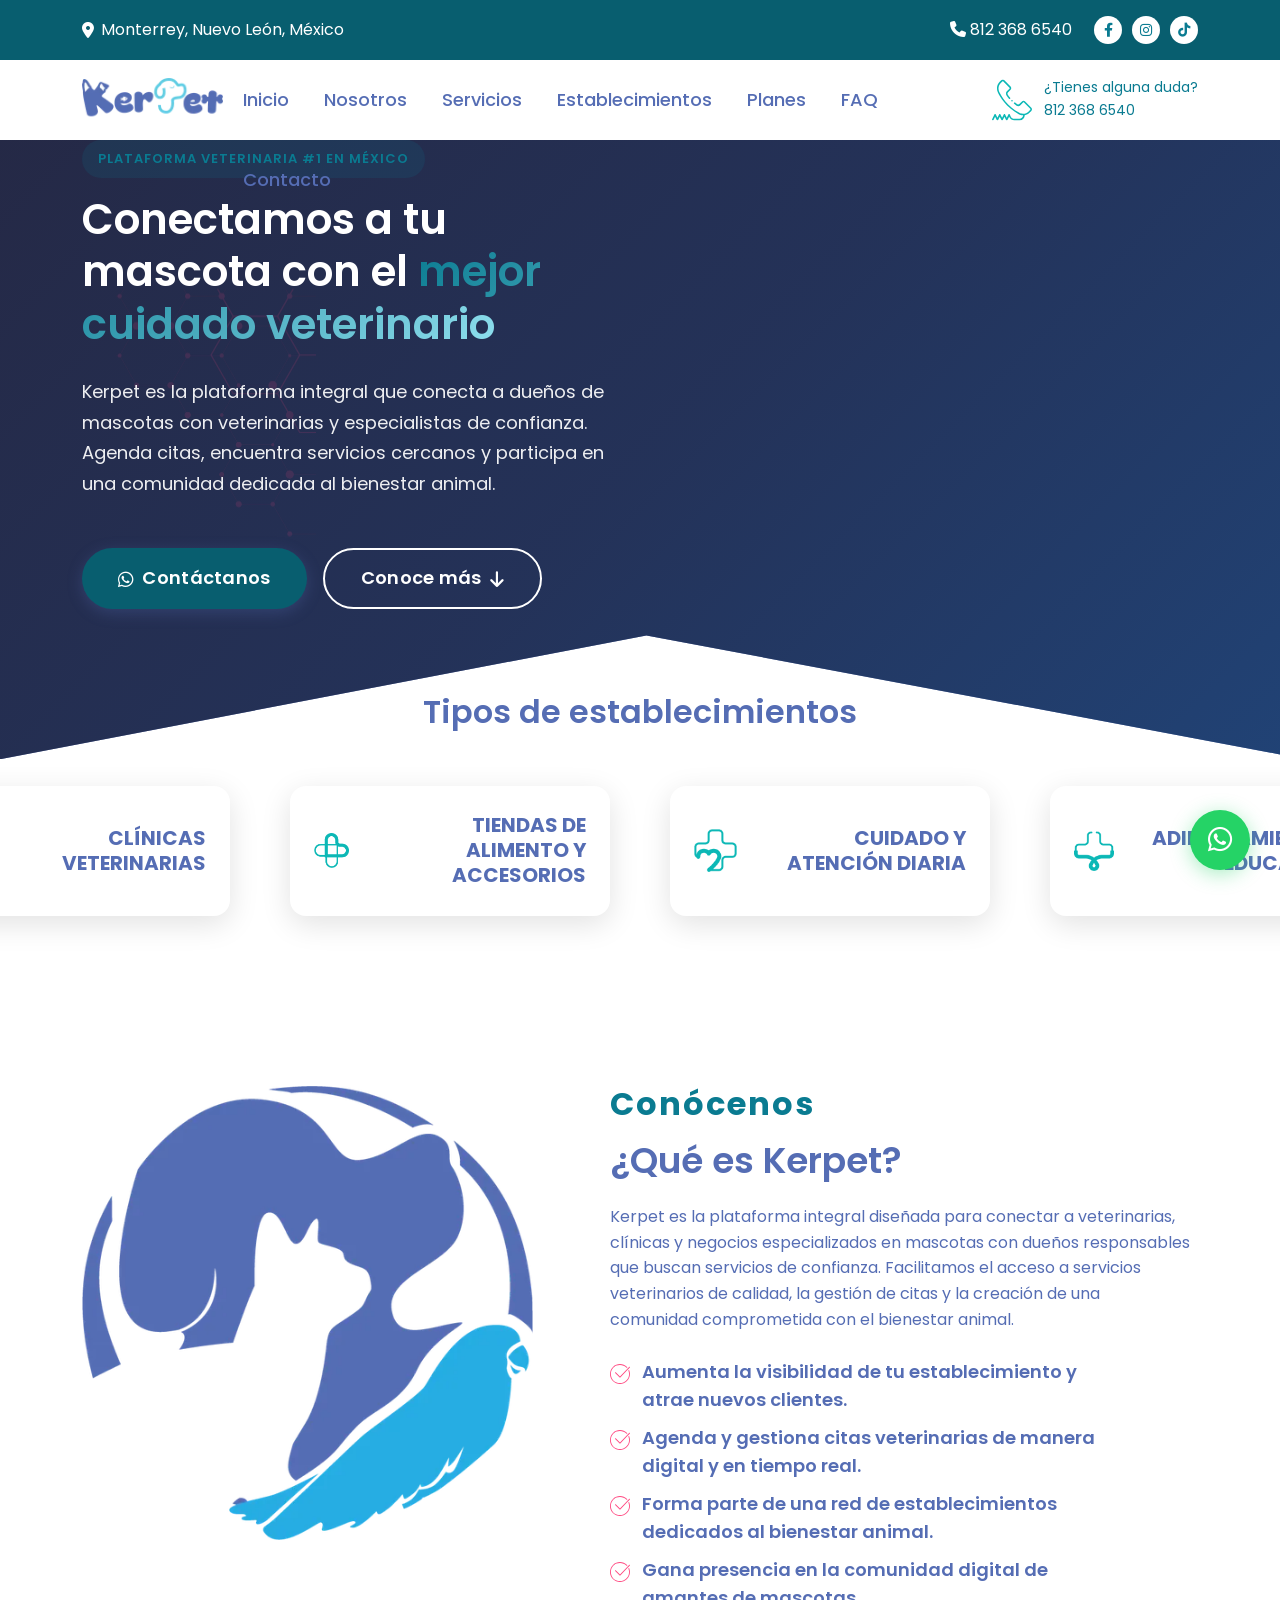
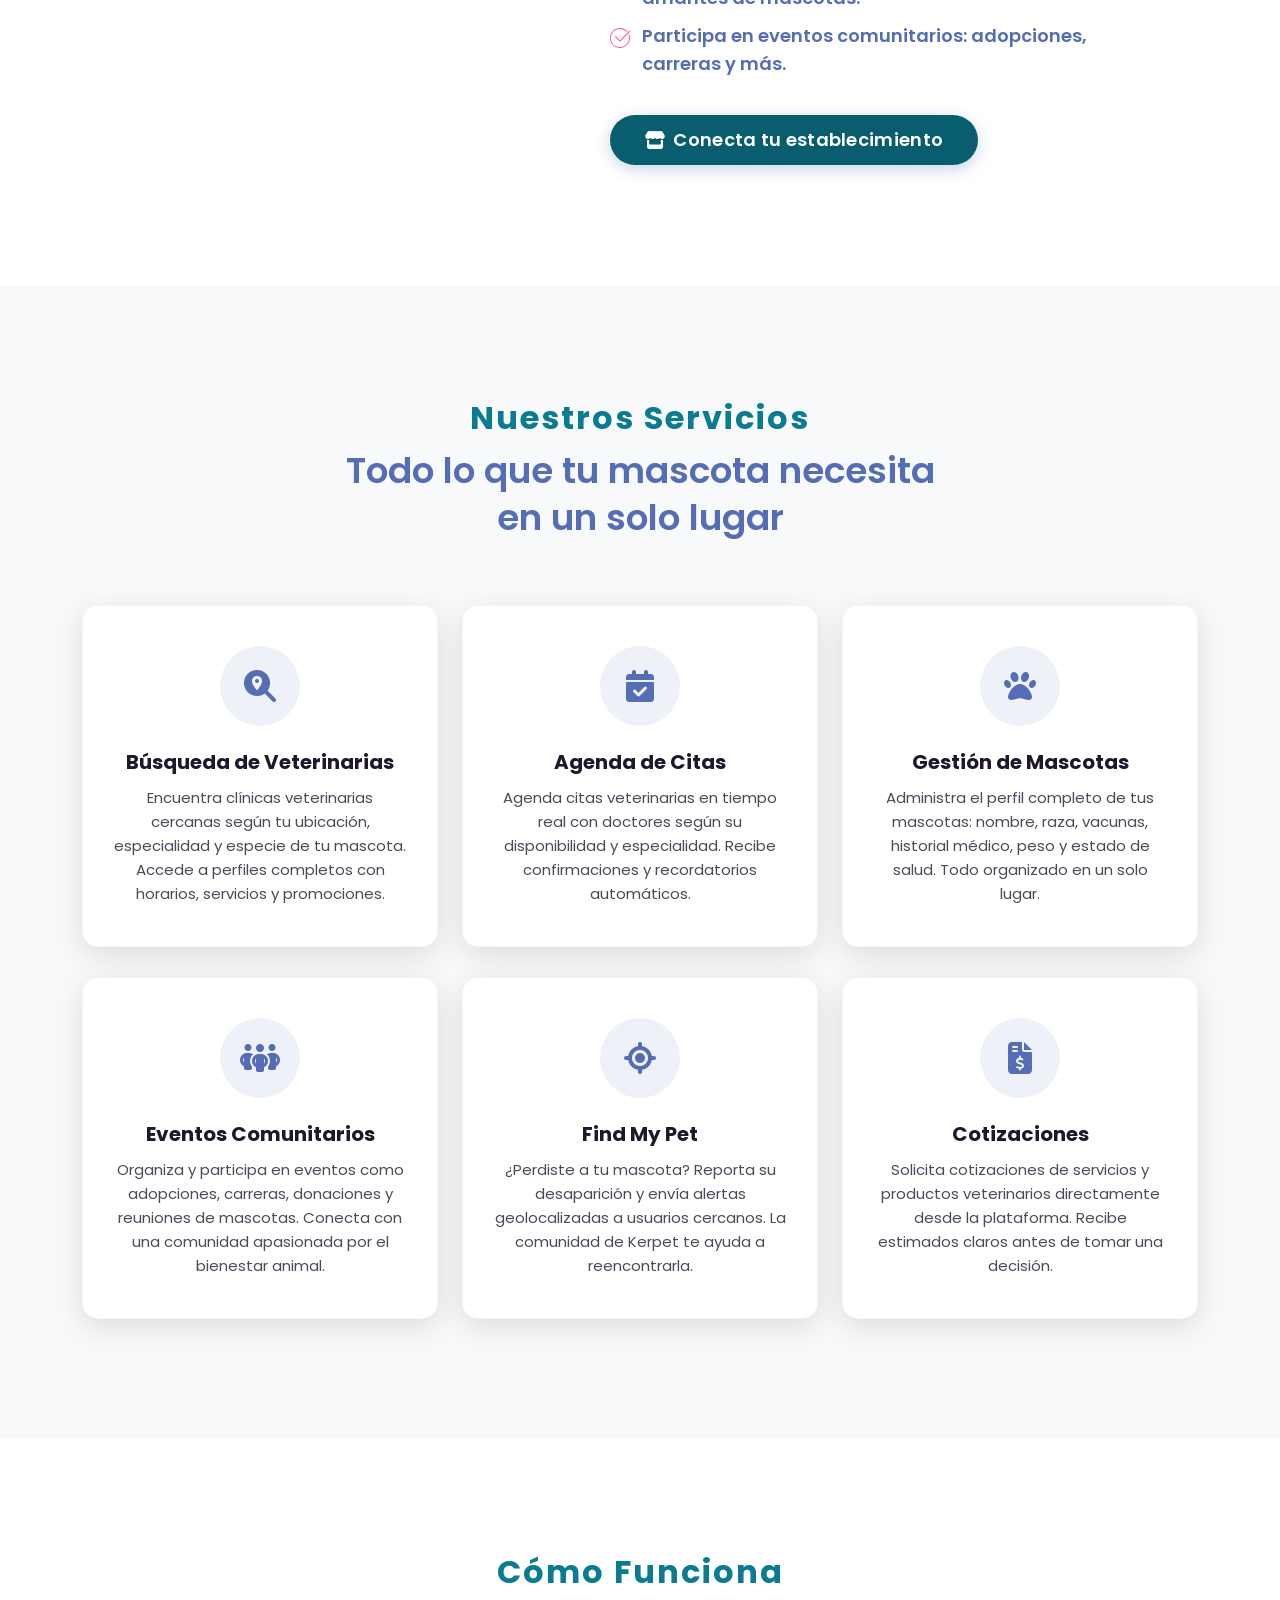
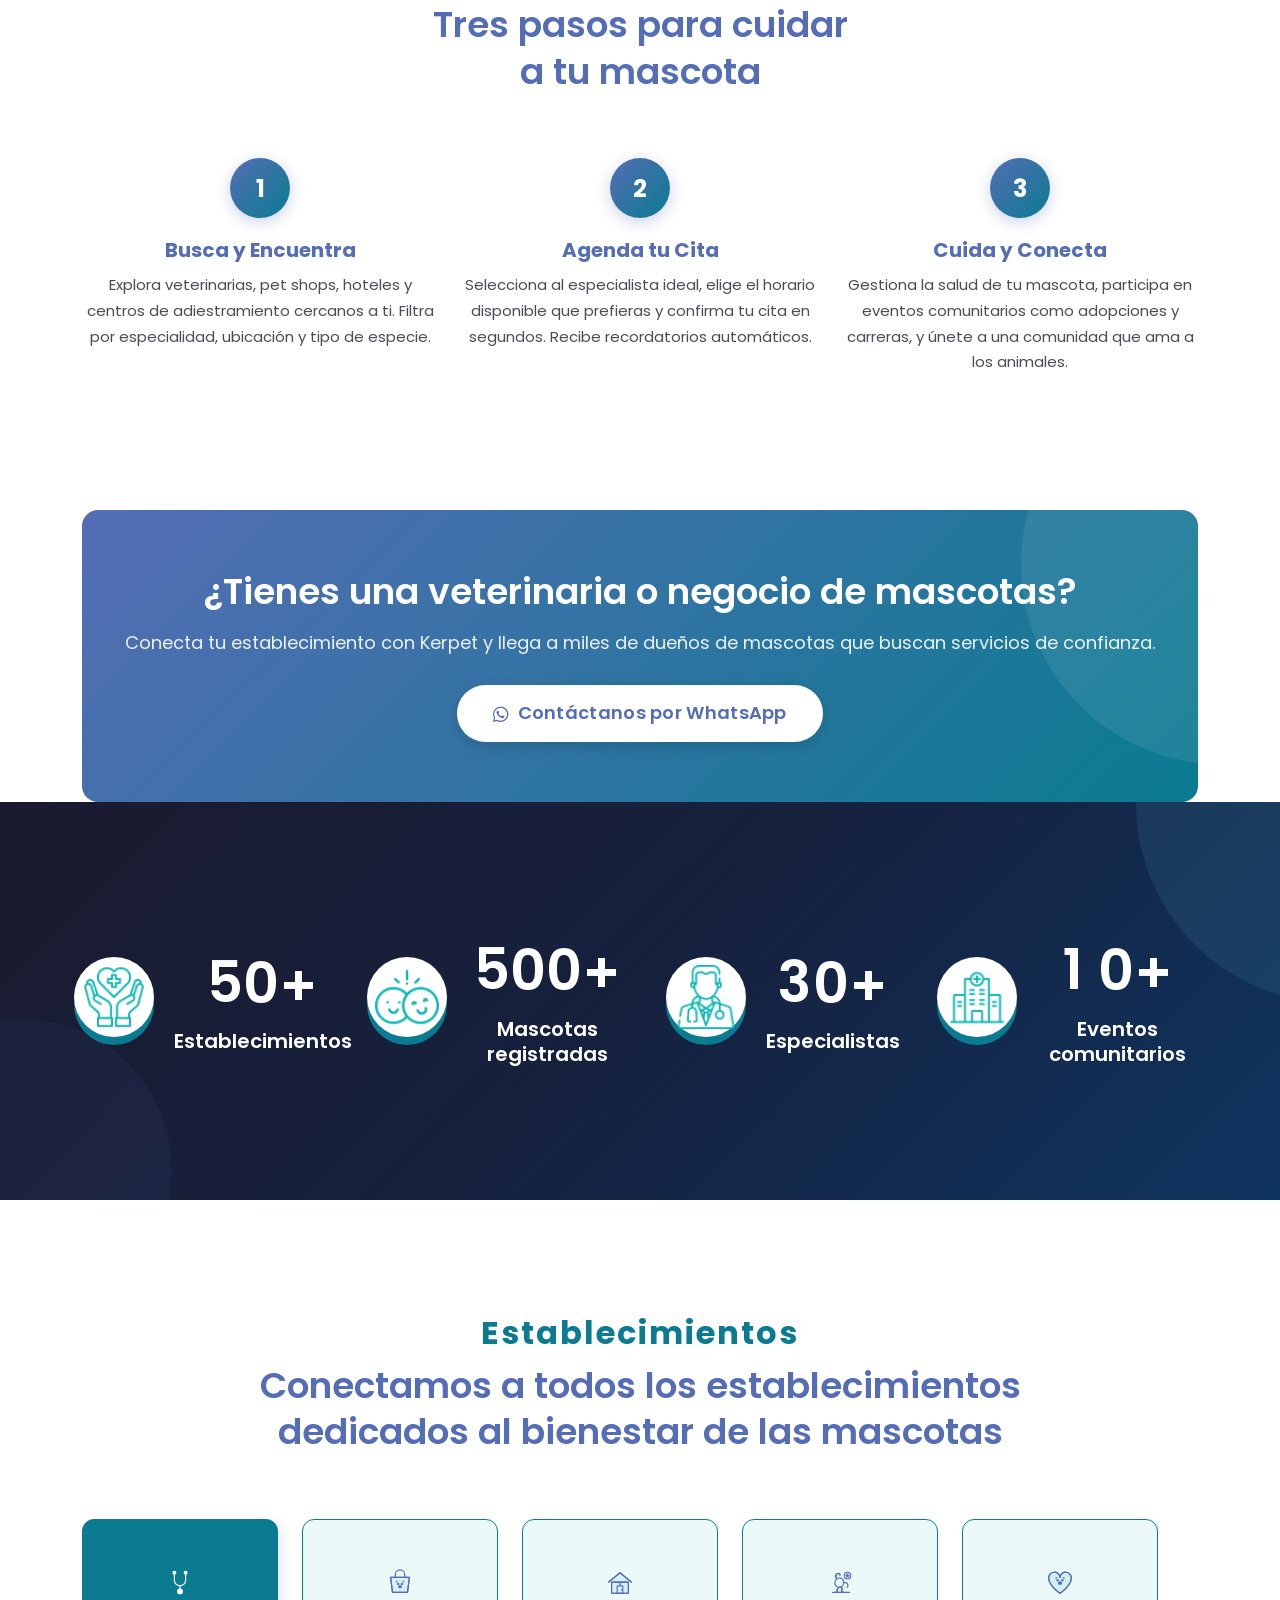
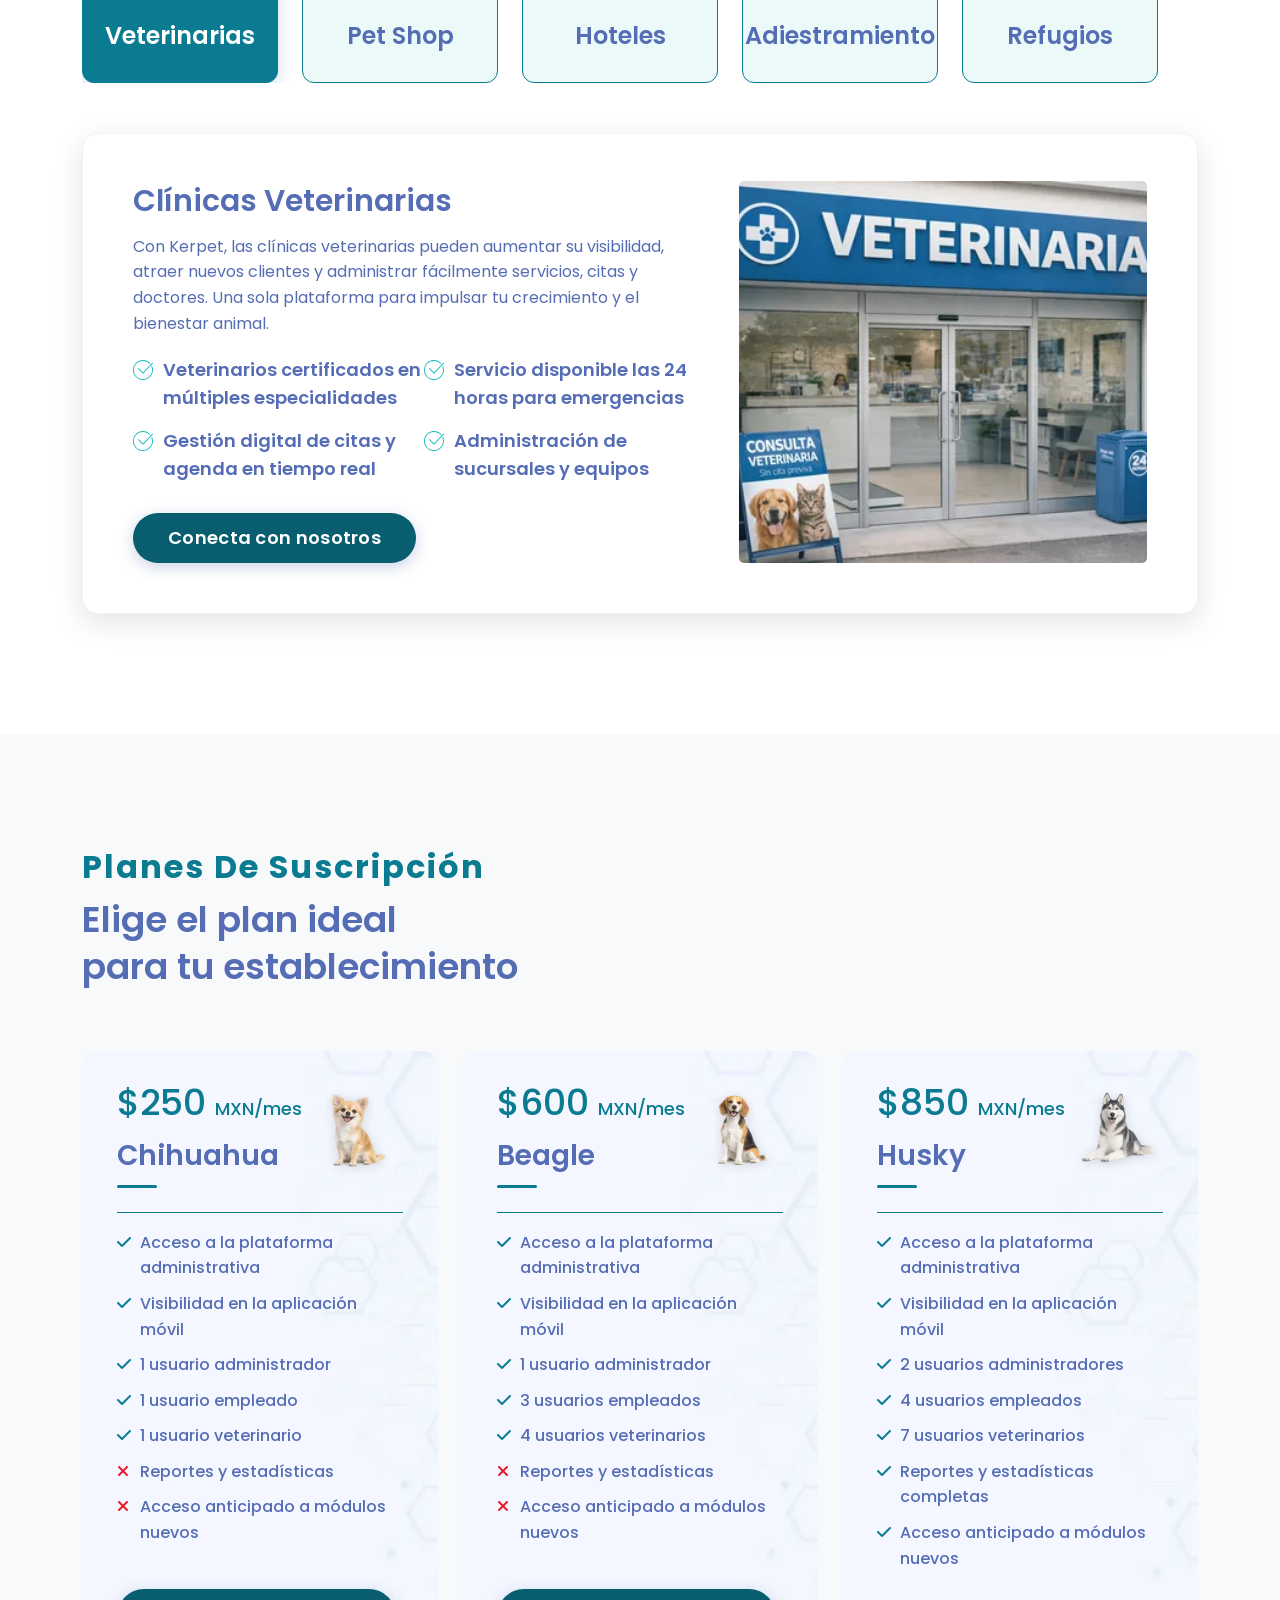
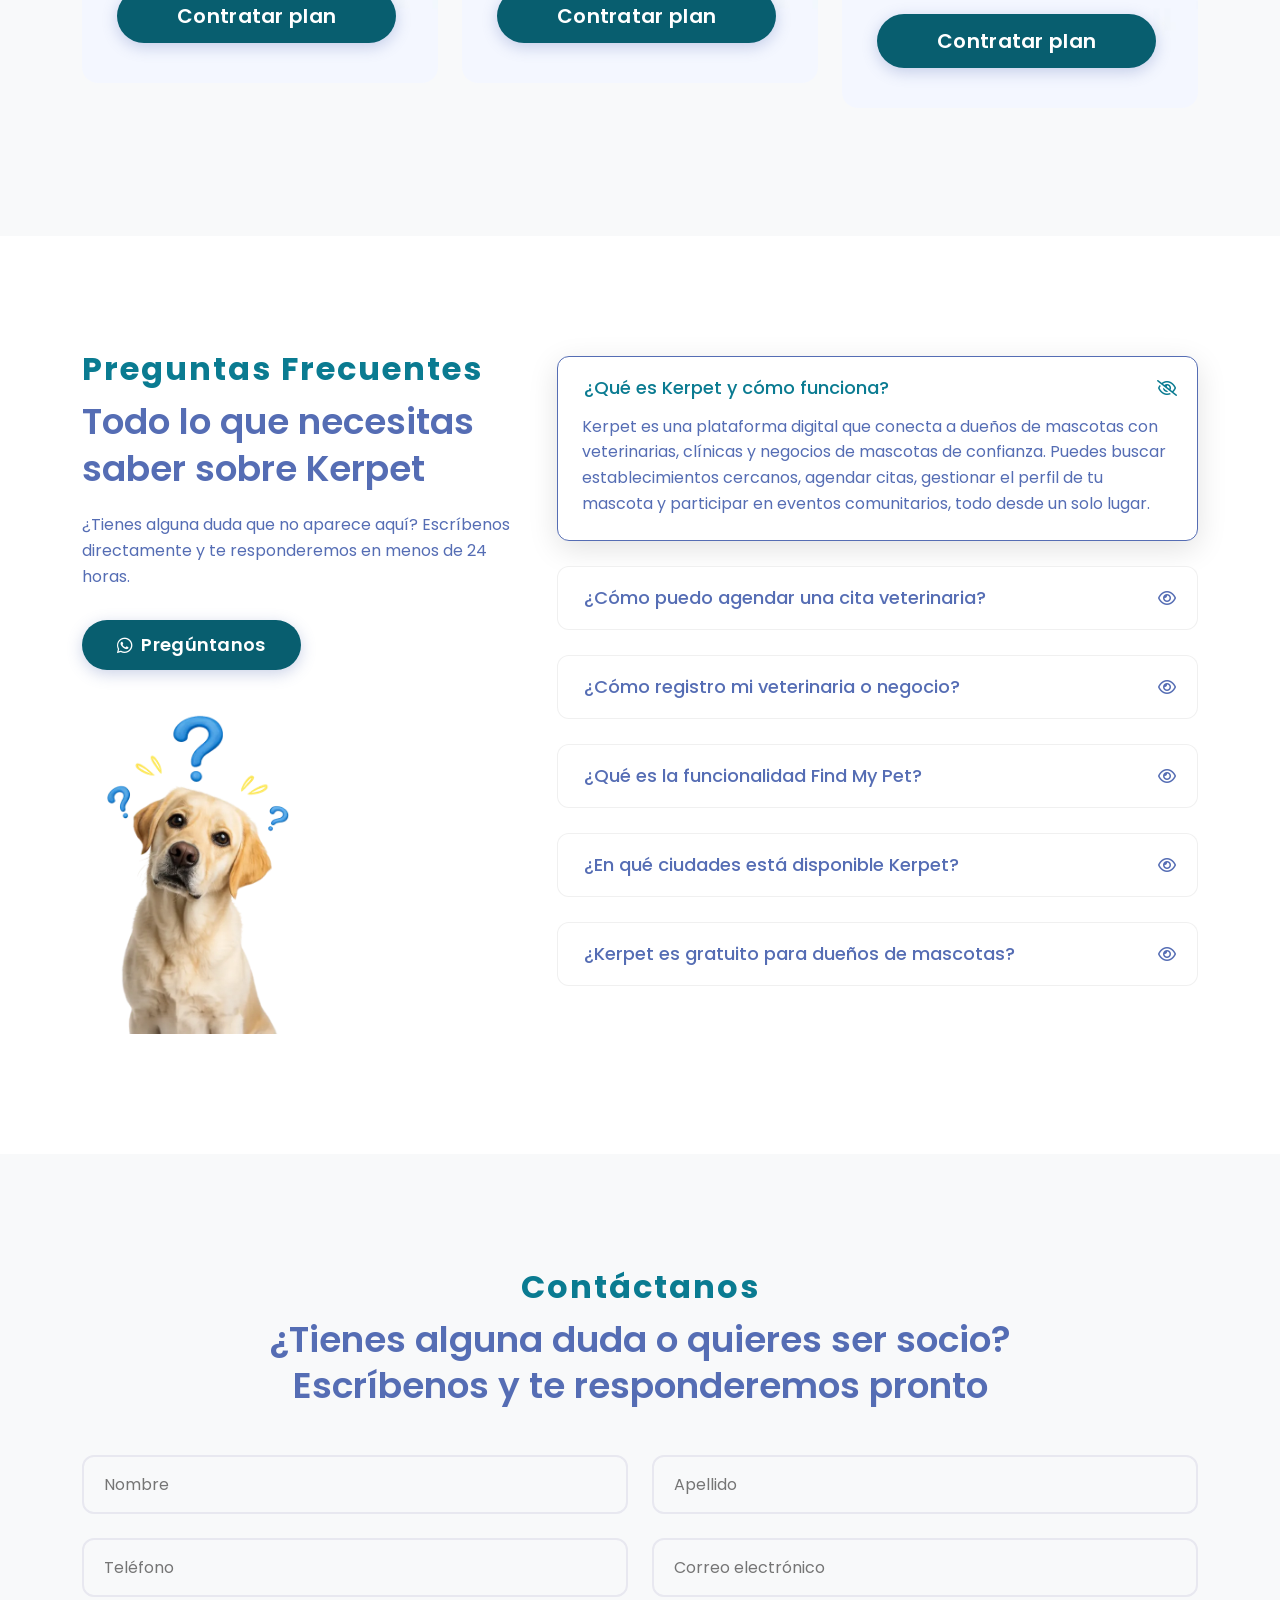
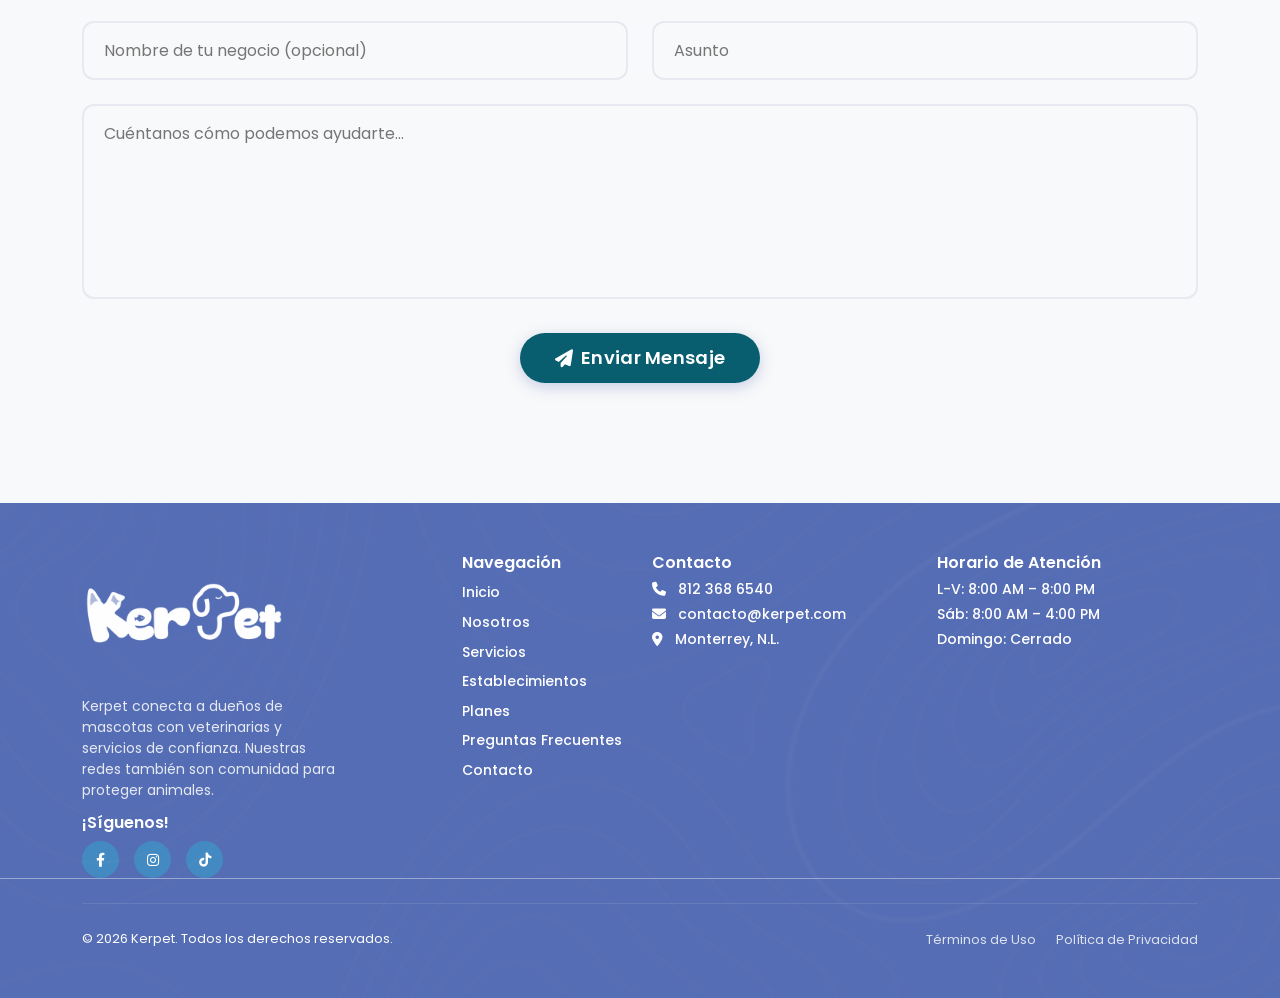
==== commit 0c1162f0: "perf: optimización PageSpeed - imágenes WebP, contraste WCAG AAA, CLS fix, render-blocking eliminado" ====
--- a/index.html
+++ b/index.html
@@ -89,21 +89,39 @@
     <link rel="icon" type="image/png" sizes="192x192" href="assets/images/icons/favicon-192x192.png" />
     <link rel="icon" type="image/png" sizes="512x512" href="assets/images/icons/favicon-512x512.png" />
 
-    <!-- Preload Hero Image (LCP) -->
-    <link rel="preload" as="image" href="assets/images/Cabecera.png" />
-
-    <!-- CSS -->
+    <!-- Preconnect to Google Fonts -->
+    <link rel="preconnect" href="https://fonts.googleapis.com" crossorigin>
+    <link rel="preconnect" href="https://fonts.gstatic.com" crossorigin>
+
+    <!-- Preload LCP hero image -->
+    <link rel="preload" as="image" type="image/webp" href="assets/images/gallery_8.webp" fetchpriority="high" />
+
+    <!-- Critical CSS (render-blocking - keep minimal) -->
     <link rel="stylesheet" href="assets/css/bootstrap.min.css">
-    <link rel="stylesheet" href="assets/css/fontawesome.min.css">
-    <link rel="stylesheet" href="assets/css/animate.css">
-    <link rel="stylesheet" href="assets/css/animated-text.css">
-    <link rel="stylesheet" href="assets/css/slick.min.css">
-    <link rel="stylesheet" href="assets/css/light_gallery.min.css">
-    <link rel="stylesheet" href="assets/css/odometer.css">
-    <link rel="stylesheet" href="assets/css/timepicker.min.css">
-    <link rel="stylesheet" href="assets/css/jquery-ui.min.css">
-    <link rel="stylesheet" href="assets/css/select2.min.css">
     <link rel="stylesheet" href="assets/css/style.css">
+
+    <!-- Non-critical CSS (deferred) -->
+    <link rel="stylesheet" href="assets/css/fontawesome.min.css" media="print" onload="this.media='all'">
+    <link rel="stylesheet" href="assets/css/slick.min.css" media="print" onload="this.media='all'">
+    <link rel="stylesheet" href="assets/css/animate.css" media="print" onload="this.media='all'">
+    <link rel="stylesheet" href="assets/css/animated-text.css" media="print" onload="this.media='all'">
+    <link rel="stylesheet" href="assets/css/light_gallery.min.css" media="print" onload="this.media='all'">
+    <link rel="stylesheet" href="assets/css/odometer.css" media="print" onload="this.media='all'">
+    <link rel="stylesheet" href="assets/css/timepicker.min.css" media="print" onload="this.media='all'">
+    <link rel="stylesheet" href="assets/css/jquery-ui.min.css" media="print" onload="this.media='all'">
+    <link rel="stylesheet" href="assets/css/select2.min.css" media="print" onload="this.media='all'">
+    <!-- Fallback for no-JS -->
+    <noscript>
+      <link rel="stylesheet" href="assets/css/fontawesome.min.css">
+      <link rel="stylesheet" href="assets/css/slick.min.css">
+      <link rel="stylesheet" href="assets/css/animate.css">
+      <link rel="stylesheet" href="assets/css/animated-text.css">
+      <link rel="stylesheet" href="assets/css/light_gallery.min.css">
+      <link rel="stylesheet" href="assets/css/odometer.css">
+      <link rel="stylesheet" href="assets/css/timepicker.min.css">
+      <link rel="stylesheet" href="assets/css/jquery-ui.min.css">
+      <link rel="stylesheet" href="assets/css/select2.min.css">
+    </noscript>
 
     <!-- Estilos modernos adicionales -->
     <style>
@@ -112,7 +130,7 @@
         --kerpet-primary: #556db4;
         --kerpet-primary-dark: #4a5fa0;
         --kerpet-primary-light: #eef1f8;
-        --kerpet-secondary: #62cbe1;
+        --kerpet-secondary: #0a7b91;
         --kerpet-dark: #1a1a2e;
         --kerpet-gray: #f8f9fa;
         --kerpet-text: #4a4a5a;
@@ -153,7 +171,7 @@
       }
 
       /* Hero subtitle glow */
-      .cs_hero_subtitle { opacity: 0.92; line-height: 1.7; }
+      .cs_hero_subtitle { opacity: 0.92; line-height: 1.7; min-height: 85px; }
 
       /* Modern buttons */
       .cs_btn.cs_style_1 { border-radius: 50px; padding: 14px 36px; font-weight: 600; letter-spacing: 0.3px; transition: var(--kerpet-transition); box-shadow: 0 4px 15px rgba(85,109,180,0.3); }
@@ -216,7 +234,7 @@
       .cs_tab_links.cs_style_1 li.active a { box-shadow: 0 4px 15px rgba(85,109,180,0.25); }
 
       /* Badge/pill style */
-      .kerpet-badge { display: inline-block; background: rgba(98,203,225,0.2); color: #62cbe1; padding: 6px 16px; border-radius: 50px; font-size: 13px; font-weight: 600; letter-spacing: 1px; text-transform: uppercase; margin-bottom: 16px; }
+      .kerpet-badge { display: inline-block; background: rgba(10,123,145,0.15); color: #0a7b91; padding: 6px 16px; border-radius: 50px; font-size: 13px; font-weight: 600; letter-spacing: 1px; text-transform: uppercase; margin-bottom: 16px; }
 
       /* WhatsApp floating btn */
       .kerpet-whatsapp-float { position: fixed; bottom: 30px; right: 30px; z-index: 999; width: 60px; height: 60px; border-radius: 50%; background: #25d366; display: flex; align-items: center; justify-content: center; box-shadow: 0 4px 20px rgba(37,211,102,0.4); transition: var(--kerpet-transition); }
@@ -267,6 +285,13 @@
 
       /* Accessibility: sr-only */
       .sr-only { position: absolute; width: 1px; height: 1px; padding: 0; margin: -1px; overflow: hidden; clip: rect(0,0,0,0); white-space: nowrap; border: 0; }
+
+      /* A11y: prevent focusable elements in Slick cloned/hidden slides */
+      .slick-slide[aria-hidden="true"] a,
+      .slick-slide[aria-hidden="true"] button { pointer-events: none; }
+
+      /* Performance: use opacity instead of visibility for WOW.js animations */
+      .wow { visibility: visible !important; }
     </style>
 
     <!-- SEO: JSON-LD Organization -->
@@ -578,7 +603,7 @@
           <div class="cs_main_header_in">
             <div class="cs_main_header_left">
               <a class="cs_site_branding" href="index.html" aria-label="Kerpet - Ir al inicio">
-                <img src="assets/images/logo_kerpetLineal.png" alt="Kerpet - Plataforma digital de servicios veterinarios" width="150" height="45" loading="eager">
+                <img src="assets/images/logo_kerpetLineal.webp" alt="Kerpet - Plataforma digital de servicios veterinarios" width="150" height="45" loading="eager">
               </a>
               <nav class="cs_nav cs_primary_font" aria-label="Navegación principal">
                 <ul class="cs_nav_list cs_fs_18">
@@ -609,17 +634,18 @@
     </header>
     <!-- End Header Section -->
 
+    <main id="main-content">
     <!-- Start Hero Section -->
     <section class="cs_hero cs_style_1 position-relative" id="home" aria-label="Sección principal de Kerpet">
       <div class="cs_hero_top cs_bg_filled cs_primary_bg">
         <!-- Hero Slideshow -->
         <div class="kerpet-hero-slideshow" aria-hidden="true">
-          <div class="kerpet-slide" style="background-image: url('assets/images/gallery_8.jpeg');"></div>
-          <div class="kerpet-slide" style="background-image: url('assets/images/gallery_9.jpeg');"></div>
-          <div class="kerpet-slide" style="background-image: url('assets/images/gallery_10.jpeg');"></div>
-          <div class="kerpet-slide" style="background-image: url('assets/images/gallery_11.jpeg');"></div>
-          <div class="kerpet-slide" style="background-image: url('assets/images/gallery_111.png');"></div>
-          <div class="kerpet-slide" style="background-image: url('assets/images/gallery_1111.png');"></div>
+          <div class="kerpet-slide" style="background-image: url('assets/images/gallery_8.webp');"></div>
+          <div class="kerpet-slide" style="background-image: url('assets/images/gallery_9.webp');"></div>
+          <div class="kerpet-slide" style="background-image: url('assets/images/gallery_10.webp');"></div>
+          <div class="kerpet-slide" style="background-image: url('assets/images/gallery_11.webp');"></div>
+          <div class="kerpet-slide" style="background-image: url('assets/images/gallery_111.webp');"></div>
+          <div class="kerpet-slide" style="background-image: url('assets/images/gallery_1111.webp');"></div>
         </div>
         <div class="container">
           <div class="row cs_gap_y_30 align-items-center">
@@ -638,7 +664,7 @@
                 </div>
               </div>
               <div class="cs_hero_shape1 position-absolute">
-                <img src="assets/images/hero_shape_2.png" alt="" width="200" height="200" loading="lazy" aria-hidden="true">
+                <img src="assets/images/hero_shape_2.webp" alt="" width="200" height="200" loading="lazy" aria-hidden="true">
               </div>
             </div>
           
@@ -695,7 +721,7 @@
         <div class="row cs_gap_y_40 align-items-md-start align-items-center">
           <div class="col-lg-5">
             <div class="cs_about_thumb wow fadeInLeft">
-              <img src="assets/images/isotipo kerpet.png" alt="Kerpet - Isotipo de la plataforma veterinaria" width="600" height="600" loading="lazy" decoding="async">
+              <img src="assets/images/isotipo_kerpet.webp" alt="Kerpet - Isotipo de la plataforma veterinaria" width="600" height="600" loading="lazy" decoding="async">
             </div>
           </div>
           <div class="col-lg-7 cs_pl_65 position-relative">
@@ -731,7 +757,7 @@
                 </a>
               </div>
               <div class="cs_dog_img position-absolute wow zoomIn">
-                <img src="assets/images/dog.png" alt="" width="120" height="120" loading="lazy" aria-hidden="true">
+                <img src="assets/images/dog.webp" alt="" width="120" height="120" loading="lazy" aria-hidden="true">
               </div>
             </div>
           </div>
@@ -858,7 +884,7 @@
           <div class="col-xl-3 col-md-6">
             <div class="cs_funfact cs_style_1" style="justify-content:center;">
               <div class="cs_funfact_icon cs_center">
-                <img src="assets/images/icons/funfact_icon_1.png" alt="Icono de establecimientos registrados en Kerpet" width="64" height="64" loading="lazy">
+                <img src="assets/images/icons/funfact_icon_1.webp" alt="Icono de establecimientos registrados en Kerpet" width="64" height="64" loading="lazy">
               </div>
               <div class="cs_funfact_text">
                 <h2 class="cs_counter_number cs_fs_65 cs_white_color d-flex align-items-center cs_semibold" style="justify-content:center;"><span data-count-to="50" class="odometer"></span>+</h2>
@@ -869,7 +895,7 @@
           <div class="col-xl-3 col-md-6">
             <div class="cs_funfact cs_style_1" style="justify-content:center;">
               <div class="cs_funfact_icon cs_center">
-                <img src="assets/images/icons/funfact_icon_2.png" alt="Icono de mascotas registradas en Kerpet" width="64" height="64" loading="lazy">
+                <img src="assets/images/icons/funfact_icon_2.webp" alt="Icono de mascotas registradas en Kerpet" width="64" height="64" loading="lazy">
               </div>
               <div class="cs_funfact_text">
                 <h2 class="cs_counter_number cs_fs_65 cs_white_color d-flex align-items-center cs_semibold" style="justify-content:center;"><span data-count-to="500" class="odometer"></span>+</h2>
@@ -880,7 +906,7 @@
           <div class="col-xl-3 col-md-6">
             <div class="cs_funfact cs_style_1" style="justify-content:center;">
               <div class="cs_funfact_icon cs_center">
-                <img src="assets/images/icons/funfact_icon_3.png" alt="Icono de especialistas veterinarios en Kerpet" width="64" height="64" loading="lazy">
+                <img src="assets/images/icons/funfact_icon_3.webp" alt="Icono de especialistas veterinarios en Kerpet" width="64" height="64" loading="lazy">
               </div>
               <div class="cs_funfact_text">
                 <h2 class="cs_counter_number cs_fs_65 cs_white_color d-flex align-items-center cs_semibold" style="justify-content:center;"><span data-count-to="30" class="odometer"></span>+</h2>
@@ -891,7 +917,7 @@
           <div class="col-xl-3 col-md-6">
             <div class="cs_funfact cs_style_1" style="justify-content:center;">
               <div class="cs_funfact_icon cs_center">
-                <img src="assets/images/icons/funfact_icon_4.png" alt="Icono de eventos comunitarios en Kerpet" width="64" height="64" loading="lazy">
+                <img src="assets/images/icons/funfact_icon_4.webp" alt="Icono de eventos comunitarios en Kerpet" width="64" height="64" loading="lazy">
               </div>
               <div class="cs_funfact_text">
                 <h2 class="cs_counter_number cs_fs_65 cs_white_color d-flex align-items-center cs_semibold" style="justify-content:center;"><span data-count-to="10" class="odometer"></span>+</h2>
@@ -970,7 +996,7 @@
                   </div>
                   <div class="col-lg-5 text-end">
                     <div class="cs_card_thumb cs_radius_5">
-                      <img src="assets/images/veterinaria.png" alt="Clínica veterinaria registrada en Kerpet" width="470" height="400" loading="lazy" decoding="async">
+                      <img src="assets/images/veterinaria.webp" alt="Clínica veterinaria registrada en Kerpet" width="470" height="400" loading="lazy" decoding="async">
                     </div>
                   </div>
                 </div>
@@ -994,7 +1020,7 @@
                     </div>
                   </div>
                   <div class="col-lg-5 text-end">
-                    <div class="cs_card_thumb cs_radius_5"><img src="assets/images/petshop.png" alt="Pet shop registrada en Kerpet" width="470" height="400" loading="lazy" decoding="async"></div>
+                    <div class="cs_card_thumb cs_radius_5"><img src="assets/images/petshop.webp" alt="Pet shop registrada en Kerpet" width="470" height="400" loading="lazy" decoding="async"></div>
                   </div>
                 </div>
               </div>
@@ -1017,7 +1043,7 @@
                     </div>
                   </div>
                   <div class="col-lg-5 text-end">
-                    <div class="cs_card_thumb cs_radius_5"><img src="assets/images/hotelparamascotas.png" alt="Hotel para mascotas registrado en Kerpet" width="470" height="400" loading="lazy" decoding="async"></div>
+                    <div class="cs_card_thumb cs_radius_5"><img src="assets/images/hotelparamascotas.webp" alt="Hotel para mascotas registrado en Kerpet" width="470" height="400" loading="lazy" decoding="async"></div>
                   </div>
                 </div>
               </div>
@@ -1040,7 +1066,7 @@
                     </div>
                   </div>
                   <div class="col-lg-5 text-end">
-                    <div class="cs_card_thumb cs_radius_5"><img src="assets/images/entrenamientocanino.png" alt="Centro de adiestramiento canino registrado en Kerpet" width="470" height="400" loading="lazy" decoding="async"></div>
+                    <div class="cs_card_thumb cs_radius_5"><img src="assets/images/entrenamientocanino.webp" alt="Centro de adiestramiento canino registrado en Kerpet" width="470" height="400" loading="lazy" decoding="async"></div>
                   </div>
                 </div>
               </div>
@@ -1063,7 +1089,7 @@
                     </div>
                   </div>
                   <div class="col-lg-5 text-end">
-                    <div class="cs_card_thumb cs_radius_5"><img src="assets/images/refugioparamascotas.png" alt="Refugio de mascotas registrado en Kerpet" width="470" height="400" loading="lazy" decoding="async"></div>
+                    <div class="cs_card_thumb cs_radius_5"><img src="assets/images/refugioparamascotas.webp" alt="Refugio de mascotas registrado en Kerpet" width="470" height="400" loading="lazy" decoding="async"></div>
                   </div>
                 </div>
               </div>
@@ -1085,8 +1111,8 @@
             <h2 class="cs_section_title cs_semibold cs_fs_45 mb-0">Elige el plan ideal<br>para tu establecimiento</h2>
           </div>
           <div class="cs_slider_arrows cs_style_1 cs_hide_mobile wow fadeInUp">
-            <div class="cs_left_arrow cs_slider_arrow cs_accent_color_v1 cs_center slick-arrow" aria-label="Plan anterior"><i class="fa-solid fa-chevron-left"></i></div>
-            <div class="cs_right_arrow cs_slider_arrow cs_accent_color_v1 cs_center slick-arrow" aria-label="Plan siguiente"><i class="fa-solid fa-chevron-right"></i></div>
+            <div class="cs_left_arrow cs_slider_arrow cs_accent_color_v1 cs_center slick-arrow" role="button" tabindex="0" aria-label="Plan anterior"><i class="fa-solid fa-chevron-left"></i></div>
+            <div class="cs_right_arrow cs_slider_arrow cs_accent_color_v1 cs_center slick-arrow" role="button" tabindex="0" aria-label="Plan siguiente"><i class="fa-solid fa-chevron-right"></i></div>
           </div>
         </div>
         <div class="cs_height_60 cs_height_lg_40"></div>
@@ -1094,9 +1120,9 @@
           <div class="cs_slider_wrapper">
             <!-- Plan Chihuahua -->
             <div class="slick_slide_in">
-              <div class="cs_pricing_table cs_style_1 cs_radius_5 cs_bg_filed position-relative" data-src="assets/images/pricing_bg2.jpeg">
-                <div class="cs_pricing_overlay cs_primary_bg cs_bg_filed cs_radius_5" data-src="assets/images/logo_kerpet.png"></div>
-                <img src="assets/images/chihuahua.png" alt="Plan Chihuahua" class="kerpet-pricing-dog" loading="lazy">
+              <div class="cs_pricing_table cs_style_1 cs_radius_5 cs_bg_filed position-relative" data-src="assets/images/pricing_bg2.webp">
+                <div class="cs_pricing_overlay cs_primary_bg cs_bg_filed cs_radius_5" data-src="assets/images/logo_kerpetLineal.webp"></div>
+                <img src="assets/images/chihuahua.webp" alt="Plan Chihuahua" class="kerpet-pricing-dog" loading="lazy" width="70" height="70">
                 <div class="cs_pricing_info">
                   <h2 class="cs_price cs_accent_color_v1 cs_fs_45 cs_medium">$250 <small style="font-size:18px;">MXN/mes</small></h2>
                   <h3 class="cs_pricing_title cs_fs_28 cs_semibold mb-0">Chihuahua</h3>
@@ -1117,9 +1143,9 @@
             </div>
             <!-- Plan Beagle -->
             <div class="slick_slide_in">
-              <div class="cs_pricing_table cs_style_1 cs_radius_5 cs_bg_filed position-relative" data-src="assets/images/pricing_bg2.jpeg">
-                <div class="cs_pricing_overlay cs_primary_bg cs_bg_filed cs_radius_5" data-src="assets/images/logo_kerpet.png"></div>
-                <img src="assets/images/beagle.png" alt="Plan Beagle" class="kerpet-pricing-dog" loading="lazy">
+              <div class="cs_pricing_table cs_style_1 cs_radius_5 cs_bg_filed position-relative" data-src="assets/images/pricing_bg2.webp">
+                <div class="cs_pricing_overlay cs_primary_bg cs_bg_filed cs_radius_5" data-src="assets/images/logo_kerpetLineal.webp"></div>
+                <img src="assets/images/beagle.webp" alt="Plan Beagle" class="kerpet-pricing-dog" loading="lazy" width="70" height="70">
                 <div class="cs_pricing_info">
                   <h2 class="cs_price cs_accent_color_v1 cs_fs_45 cs_medium">$600 <small style="font-size:18px;">MXN/mes</small></h2>
                   <h3 class="cs_pricing_title cs_fs_28 cs_semibold mb-0">Beagle</h3>
@@ -1140,9 +1166,9 @@
             </div>
             <!-- Plan Husky -->
             <div class="slick_slide_in">
-              <div class="cs_pricing_table cs_style_1 cs_radius_5 cs_bg_filed position-relative" data-src="assets/images/pricing_bg2.jpeg">
-                <div class="cs_pricing_overlay cs_primary_bg cs_bg_filed cs_radius_5" data-src="assets/images/logo_kerpet.png"></div>
-                <img src="assets/images/husky.png" alt="Plan Husky" class="kerpet-pricing-dog" loading="lazy">
+              <div class="cs_pricing_table cs_style_1 cs_radius_5 cs_bg_filed position-relative" data-src="assets/images/pricing_bg2.webp">
+                <div class="cs_pricing_overlay cs_primary_bg cs_bg_filed cs_radius_5" data-src="assets/images/logo_kerpetLineal.webp"></div>
+                <img src="assets/images/husky.webp" alt="Plan Husky" class="kerpet-pricing-dog" loading="lazy" width="70" height="70">
                 <div class="cs_pricing_info">
                   <h2 class="cs_price cs_accent_color_v1 cs_fs_45 cs_medium">$850 <small style="font-size:18px;">MXN/mes</small></h2>
                   <h3 class="cs_pricing_title cs_fs_28 cs_semibold mb-0">Husky</h3>
@@ -1163,8 +1189,8 @@
             </div>
           </div>
           <div class="cs_slider_arrows cs_style_1 cs_hide_desktop">
-            <div class="cs_left_arrow cs_slider_arrow cs_accent_color_v1 cs_center slick-arrow" aria-label="Plan anterior"><i class="fa-solid fa-chevron-left"></i></div>
-            <div class="cs_right_arrow cs_slider_arrow cs_accent_color_v1 cs_center slick-arrow" aria-label="Plan siguiente"><i class="fa-solid fa-chevron-right"></i></div>
+            <div class="cs_left_arrow cs_slider_arrow cs_accent_color_v1 cs_center slick-arrow" role="button" tabindex="0" aria-label="Plan anterior"><i class="fa-solid fa-chevron-left"></i></div>
+            <div class="cs_right_arrow cs_slider_arrow cs_accent_color_v1 cs_center slick-arrow" role="button" tabindex="0" aria-label="Plan siguiente"><i class="fa-solid fa-chevron-right"></i></div>
           </div>
         </div>
       </div>
@@ -1187,7 +1213,7 @@
                 <i class="fa-brands fa-whatsapp" style="margin-right:8px;"></i> Pregúntanos
               </a>
               <div class="cs_height_25 cs_height_lg_15"></div>
-              <img src="assets/images/dudas.png" alt="¿Tienes dudas? Kerpet te ayuda" loading="lazy" style="max-width:50%; height:auto; display:block;">
+              <img src="assets/images/dudas.webp" alt="¿Tienes dudas? Kerpet te ayuda" loading="lazy" width="500" height="500" style="max-width:50%; height:auto; display:block;">
             </div>
           </div>
           <div class="col-lg-7">
@@ -1272,16 +1298,17 @@
       <div class="cs_height_120 cs_height_lg_80"></div>
     </section>
     <!-- End Contact Section -->
+    </main>
 
     <!-- Start Footer -->
-    <footer class="cs_footer cs_style_1 cs_bg_filed cs_primary_bg" data-src="assets/images/feature_list_bg.png" role="contentinfo">
+    <footer class="cs_footer cs_style_1 cs_bg_filed cs_primary_bg" data-src="assets/images/feature_list_bg.webp" role="contentinfo">
       <div class="container">
         <div class="cs_height_50 cs_height_lg_30"></div>
         <div class="cs_footer_main">
           <div class="row cs_gap_y_20">
             <div class="col-lg-4">
               <div class="cs_footer_widget cs_text_widget">
-                <img src="assets/images/logofooter.png" alt="Kerpet - Logo" width="130" height="40" loading="lazy">
+                <img src="assets/images/logofooter.webp" alt="Kerpet - Logo" width="200" height="40" loading="lazy" style="margin: 0;">
                 <div class="cs_height_10 cs_height_lg_8"></div>
                 <p class="cs_white_color" style="opacity:0.85;">Kerpet conecta a dueños de mascotas con veterinarias y servicios de confianza. Nuestras redes también son comunidad para proteger animales.</p>
                 <h3 class="cs_fs_24 cs_white_color cs_semibold">¡Síguenos!</h3>
@@ -1336,8 +1363,8 @@
           <div class="cs_footer_bottom_text" style="display:flex;align-items:center;justify-content:space-between;flex-wrap:wrap;padding:20px 0;border-top:1px solid rgba(255,255,255,0.1);">
             <div class="cs-copyright cs_fs_18 cs_white_color" style="padding:8px 0;">&copy; 2026 Kerpet. Todos los derechos reservados.</div>
             <ul class="cs_footer_links cs_mp0 cs_fs_18 cs_white_color" style="display:flex;gap:20px;list-style:none;padding:8px 0;">
-              <li><a href="#" onclick="openModal('terminos'); return false;" style="color:rgba(255,255,255,0.8);text-decoration:none;">Términos de Uso</a></li>
-              <li><a href="#" onclick="openModal('privacidad'); return false;" style="color:rgba(255,255,255,0.8);text-decoration:none;">Política de Privacidad</a></li>
+              <li><a href="#" data-modal="terminos" style="color:rgba(255,255,255,0.8);text-decoration:none;">Términos de Uso</a></li>
+              <li><a href="#" data-modal="privacidad" style="color:rgba(255,255,255,0.8);text-decoration:none;">Política de Privacidad</a></li>
             </ul>
           </div>
         </div>
@@ -1355,7 +1382,7 @@
       <div class="kerpet-modal">
         <div class="kerpet-modal-header">
           <h3 id="modal-terminos-title">Términos de Uso</h3>
-          <button class="kerpet-modal-close" onclick="closeModal('terminos')" aria-label="Cerrar">&times;</button>
+          <button class="kerpet-modal-close" data-modal-close="terminos" aria-label="Cerrar">&times;</button>
         </div>
         <div class="kerpet-modal-body">
           <h4>1. Uso del Sitio</h4>
@@ -1376,7 +1403,7 @@
           <p>Para consultas: <a href="mailto:contacto@kerpet.com">contacto@kerpet.com</a></p>
         </div>
         <div class="kerpet-modal-footer">
-          <button class="cs_btn cs_style_1 cs_size_md cs_accent_bg_v1 cs_white_color cs_fs_18 cs_semibold" onclick="closeModal('terminos')">Entendido</button>
+          <button class="cs_btn cs_style_1 cs_size_md cs_accent_bg_v1 cs_white_color cs_fs_18 cs_semibold" data-modal-close="terminos">Entendido</button>
         </div>
       </div>
     </div>
@@ -1386,7 +1413,7 @@
       <div class="kerpet-modal">
         <div class="kerpet-modal-header">
           <h3 id="modal-privacidad-title">Política de Privacidad</h3>
-          <button class="kerpet-modal-close" onclick="closeModal('privacidad')" aria-label="Cerrar">&times;</button>
+          <button class="kerpet-modal-close" data-modal-close="privacidad" aria-label="Cerrar">&times;</button>
         </div>
         <div class="kerpet-modal-body">
           <h4>1. Información que Recopilamos</h4>
@@ -1410,52 +1437,27 @@
           <p>Última actualización: 1 de marzo de 2026</p>
         </div>
         <div class="kerpet-modal-footer">
-          <button class="cs_btn cs_style_1 cs_size_md cs_accent_bg_v1 cs_white_color cs_fs_18 cs_semibold" onclick="closeModal('privacidad')">Entendido</button>
+          <button class="cs_btn cs_style_1 cs_size_md cs_accent_bg_v1 cs_white_color cs_fs_18 cs_semibold" data-modal-close="privacidad">Entendido</button>
         </div>
       </div>
     </div>
 
     <!-- Scripts -->
-    <script src="assets/js/jquery-3.6.0.min.js"></script>
-    <script src="assets/js/wow.min.js"></script>
-    <script src="assets/js/jquery.slick.min.js"></script>
-    <script src="assets/js/light_gallery.min.js"></script>
-    <script src="assets/js/odometer.js"></script>
-    <script src="assets/js/isotope.pkg.min.js"></script>
-    <script src="assets/js/jquery-timepicker.min.js"></script>
-    <script src="assets/js/jquery-ui.min.js"></script>
-    <script src="assets/js/select2.min.js"></script>
-    <script src="assets/js/animated-text.min.js"></script>
-    <script src="assets/js/ripple.min.js"></script>
-    <script src="assets/js/YTPlayer.min.js"></script>
-    <script src="assets/js/main.js"></script>
+    <script src="assets/js/jquery-3.6.0.min.js" defer></script>
+    <script src="assets/js/jquery.slick.min.js" defer></script>
+    <script src="assets/js/wow.min.js" defer></script>
+    <script src="assets/js/light_gallery.min.js" defer></script>
+    <script src="assets/js/odometer.js" defer></script>
+    <script src="assets/js/isotope.pkg.min.js" defer></script>
+    <script src="assets/js/jquery-timepicker.min.js" defer></script>
+    <script src="assets/js/jquery-ui.min.js" defer></script>
+    <script src="assets/js/select2.min.js" defer></script>
+    <script src="assets/js/animated-text.min.js" defer></script>
+    <script src="assets/js/ripple.min.js" defer></script>
+    <script src="assets/js/YTPlayer.min.js" defer></script>
+    <script src="assets/js/main.js" defer></script>
 
     <!-- Modal Scripts -->
-    <script>
-      function openModal(type) {
-        document.getElementById('modal-' + type).classList.add('active');
-        document.body.style.overflow = 'hidden';
-      }
-      function closeModal(type) {
-        document.getElementById('modal-' + type).classList.remove('active');
-        document.body.style.overflow = '';
-      }
-      document.querySelectorAll('.kerpet-modal-overlay').forEach(function(overlay) {
-        overlay.addEventListener('click', function(e) {
-          if (e.target === overlay) {
-            overlay.classList.remove('active');
-            document.body.style.overflow = '';
-          }
-        });
-      });
-      document.addEventListener('keydown', function(e) {
-        if (e.key === 'Escape') {
-          document.querySelectorAll('.kerpet-modal-overlay.active').forEach(function(modal) {
-            modal.classList.remove('active');
-          });
-          document.body.style.overflow = '';
-        }
-      });
-    </script>
+    <script src="assets/js/modals.js" defer></script>
   </body>
 </html>
--- a/assets/css/style.css
+++ b/assets/css/style.css
@@ -7,7 +7,8 @@
   --red: #EA1826;
   --primary: #556db4;
   --secondary: #556db4;
-  --accent: #62cbe1;
+  --accent: #0a7b91;
+  --accent-bg: #085e6f;
   --accent_v2: #30B2D2;
   --accent_v3: #556db4;
   --accent_v4: #ffffff;
@@ -1638,7 +1639,7 @@
 }
 
 .cs_accent_bg_v1 {
-  background-color: var(--accent);
+  background-color: var(--accent-bg);
 }
 
 .cs_accent_bg_v2 {
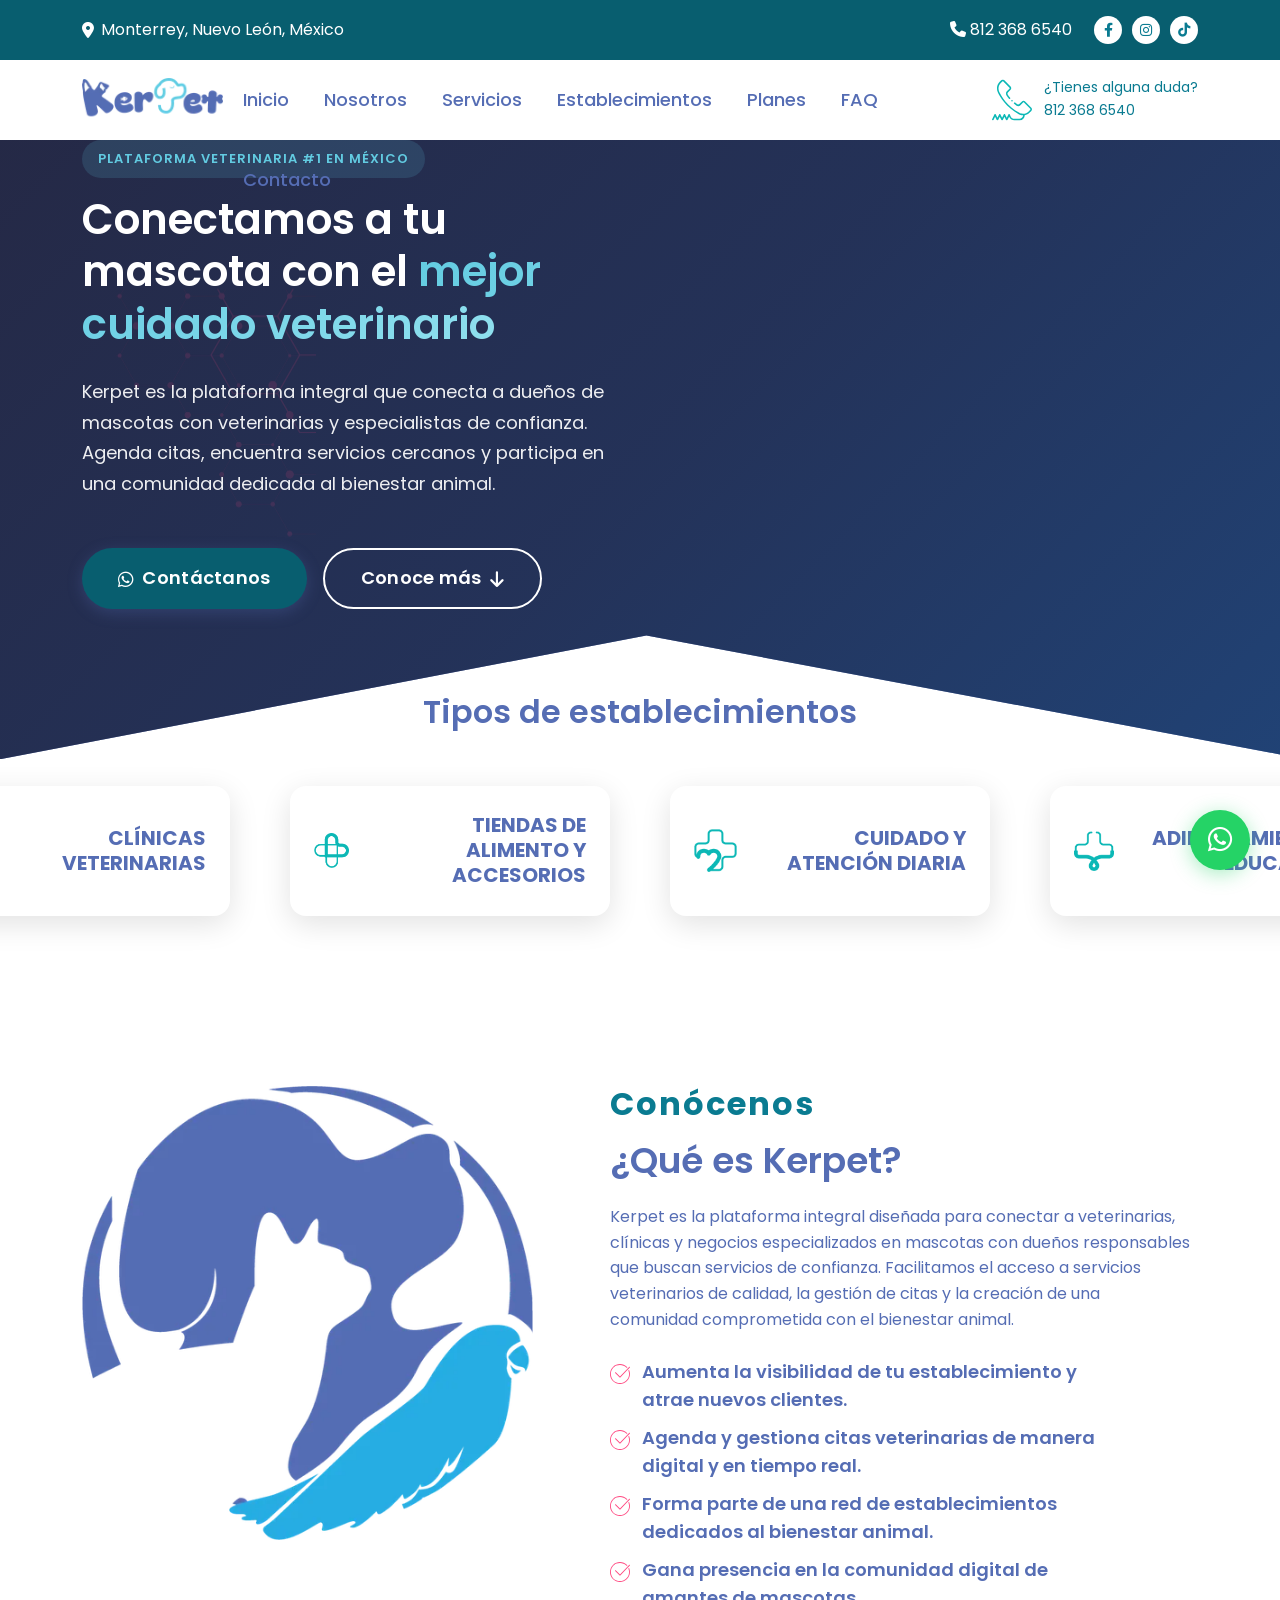
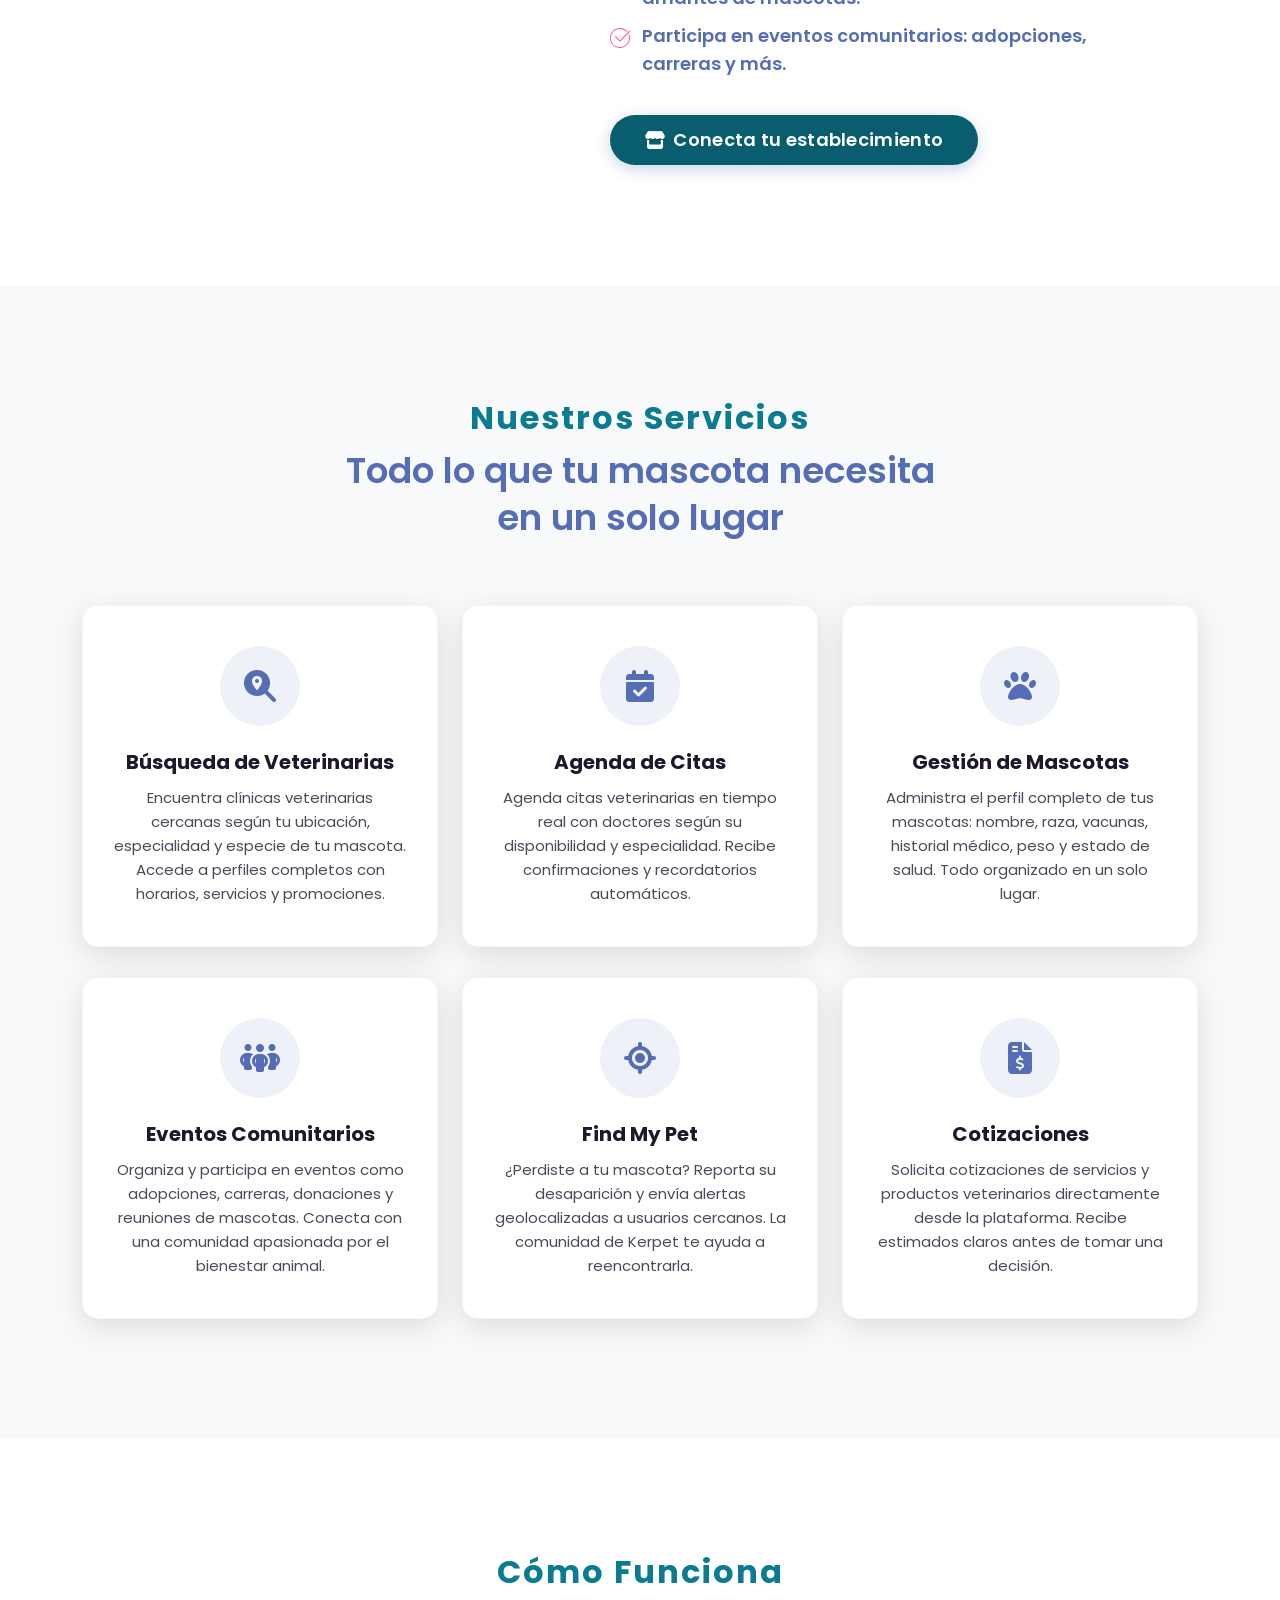
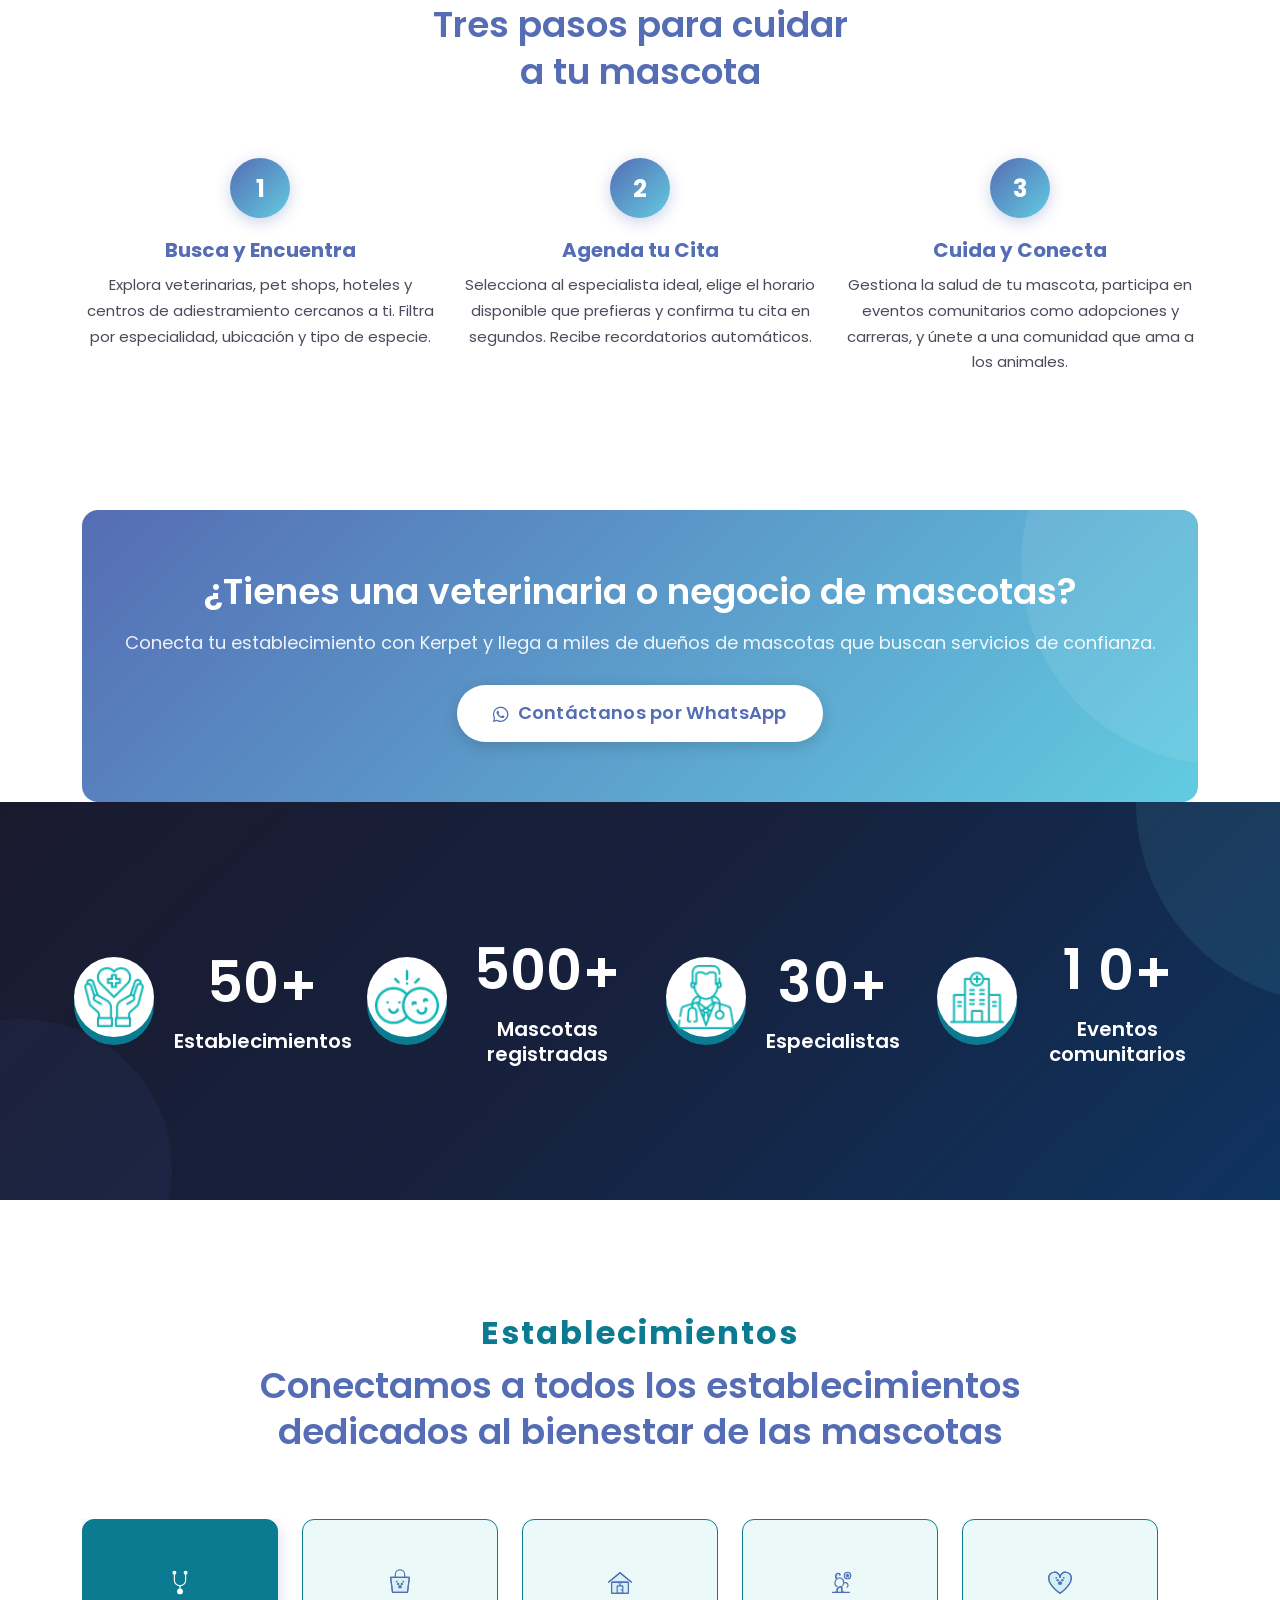
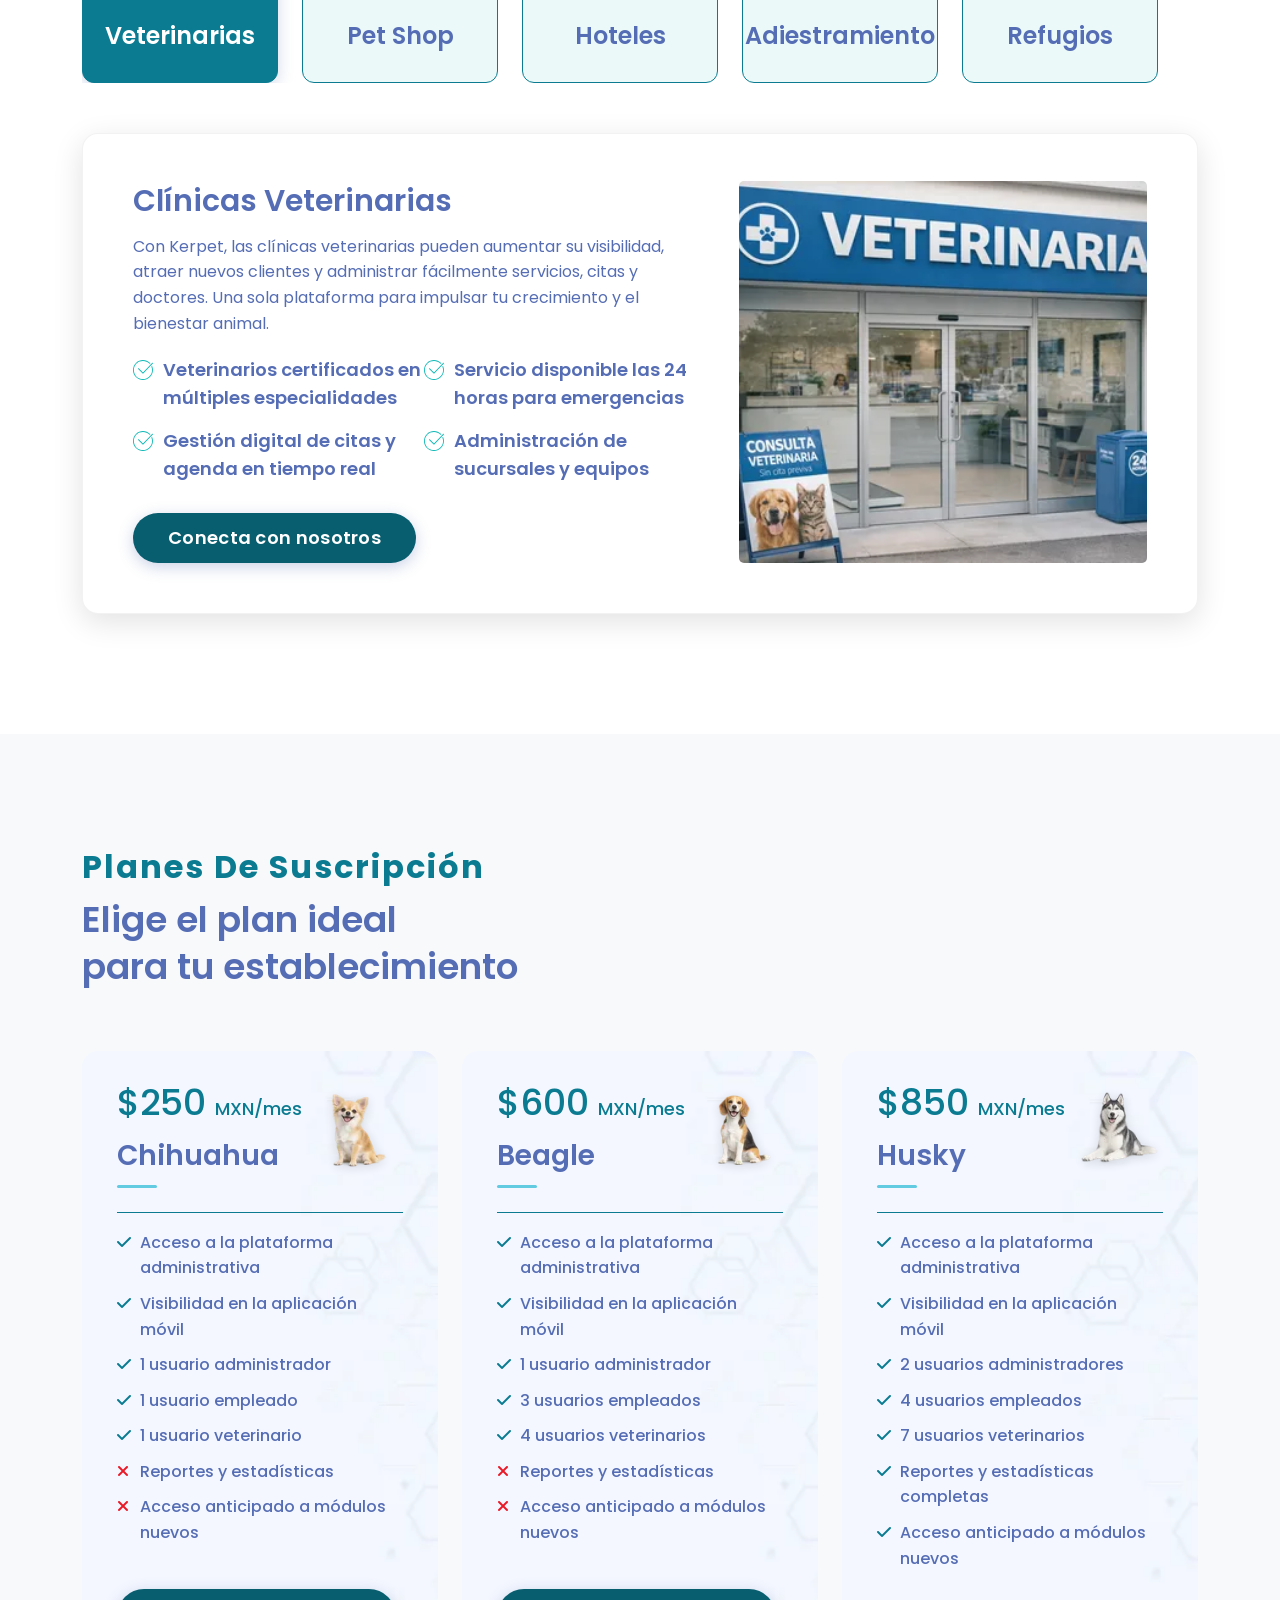
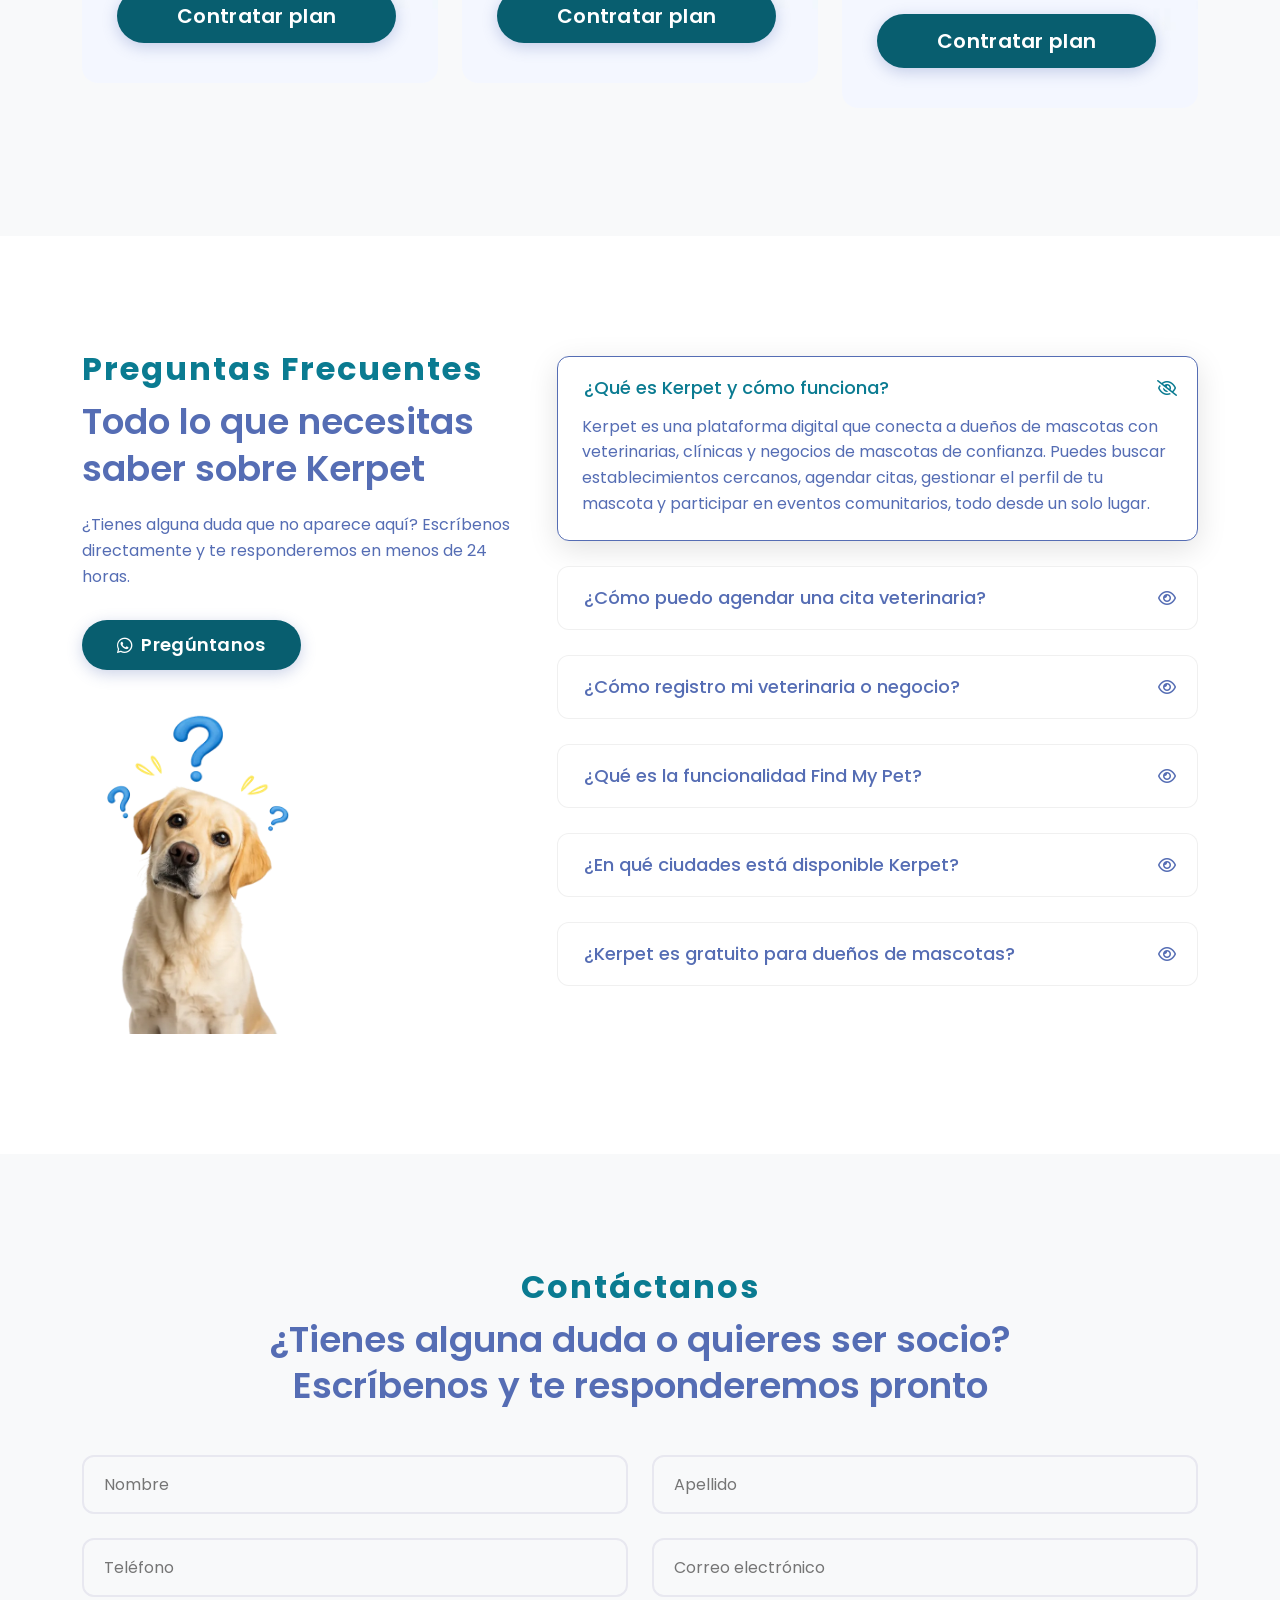
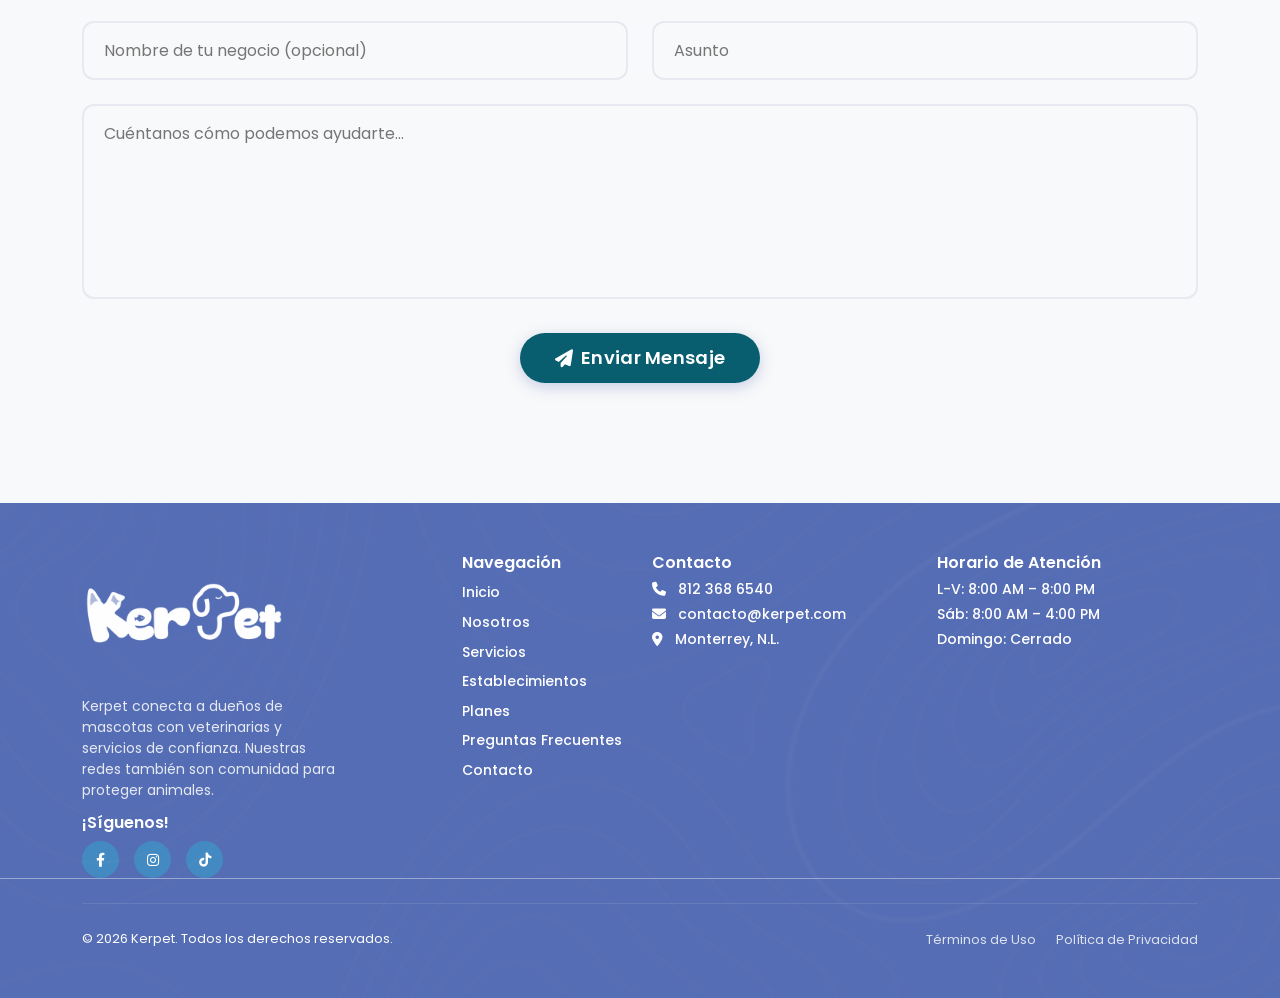
==== commit c845e490: "fix: restaurar odometer.css y slick.css como CSS crítico (contadores rotos)" ====
--- a/index.html
+++ b/index.html
@@ -66,6 +66,8 @@
     <meta property="og:description" content="Kerpet conecta a dueños de mascotas con veterinarias de confianza. Agenda citas, encuentra especialistas y cuida a tu mascota desde un solo lugar." />
     <meta property="og:url" content="https://www.kerpet.com/" />
     <meta property="og:image" content="https://www.kerpet.com/assets/images/kerpet-og-image.png" />
+    <meta property="og:image:secure_url" content="https://www.kerpet.com/assets/images/kerpet-og-image.png" />
+    <meta property="og:image:type" content="image/png" />
     <meta property="og:image:alt" content="Kerpet - Plataforma digital de conexión entre usuarios y veterinarias" />
     <meta property="og:image:width" content="1200" />
     <meta property="og:image:height" content="630" />
@@ -98,26 +100,24 @@
 
     <!-- Critical CSS (render-blocking - keep minimal) -->
     <link rel="stylesheet" href="assets/css/bootstrap.min.css">
+    <link rel="stylesheet" href="assets/css/slick.min.css">
+    <link rel="stylesheet" href="assets/css/odometer.css">
     <link rel="stylesheet" href="assets/css/style.css">
 
     <!-- Non-critical CSS (deferred) -->
     <link rel="stylesheet" href="assets/css/fontawesome.min.css" media="print" onload="this.media='all'">
-    <link rel="stylesheet" href="assets/css/slick.min.css" media="print" onload="this.media='all'">
     <link rel="stylesheet" href="assets/css/animate.css" media="print" onload="this.media='all'">
     <link rel="stylesheet" href="assets/css/animated-text.css" media="print" onload="this.media='all'">
     <link rel="stylesheet" href="assets/css/light_gallery.min.css" media="print" onload="this.media='all'">
-    <link rel="stylesheet" href="assets/css/odometer.css" media="print" onload="this.media='all'">
     <link rel="stylesheet" href="assets/css/timepicker.min.css" media="print" onload="this.media='all'">
     <link rel="stylesheet" href="assets/css/jquery-ui.min.css" media="print" onload="this.media='all'">
     <link rel="stylesheet" href="assets/css/select2.min.css" media="print" onload="this.media='all'">
     <!-- Fallback for no-JS -->
     <noscript>
       <link rel="stylesheet" href="assets/css/fontawesome.min.css">
-      <link rel="stylesheet" href="assets/css/slick.min.css">
       <link rel="stylesheet" href="assets/css/animate.css">
       <link rel="stylesheet" href="assets/css/animated-text.css">
       <link rel="stylesheet" href="assets/css/light_gallery.min.css">
-      <link rel="stylesheet" href="assets/css/odometer.css">
       <link rel="stylesheet" href="assets/css/timepicker.min.css">
       <link rel="stylesheet" href="assets/css/jquery-ui.min.css">
       <link rel="stylesheet" href="assets/css/select2.min.css">
@@ -130,7 +130,7 @@
         --kerpet-primary: #556db4;
         --kerpet-primary-dark: #4a5fa0;
         --kerpet-primary-light: #eef1f8;
-        --kerpet-secondary: #0a7b91;
+        --kerpet-secondary: #62cbe1;
         --kerpet-dark: #1a1a2e;
         --kerpet-gray: #f8f9fa;
         --kerpet-text: #4a4a5a;
@@ -234,7 +234,7 @@
       .cs_tab_links.cs_style_1 li.active a { box-shadow: 0 4px 15px rgba(85,109,180,0.25); }
 
       /* Badge/pill style */
-      .kerpet-badge { display: inline-block; background: rgba(10,123,145,0.15); color: #0a7b91; padding: 6px 16px; border-radius: 50px; font-size: 13px; font-weight: 600; letter-spacing: 1px; text-transform: uppercase; margin-bottom: 16px; }
+      .kerpet-badge { display: inline-block; background: rgba(98,203,225,0.15); color: #62cbe1; padding: 6px 16px; border-radius: 50px; font-size: 13px; font-weight: 600; letter-spacing: 1px; text-transform: uppercase; margin-bottom: 16px; }
 
       /* WhatsApp floating btn */
       .kerpet-whatsapp-float { position: fixed; bottom: 30px; right: 30px; z-index: 999; width: 60px; height: 60px; border-radius: 50%; background: #25d366; display: flex; align-items: center; justify-content: center; box-shadow: 0 4px 20px rgba(37,211,102,0.4); transition: var(--kerpet-transition); }
@@ -1443,7 +1443,7 @@
     </div>
 
     <!-- Scripts -->
-    <script src="assets/js/jquery-3.6.0.min.js" defer></script>
+    <script src="assets/js/jquery-3.6.0.min.js"></script>
     <script src="assets/js/jquery.slick.min.js" defer></script>
     <script src="assets/js/wow.min.js" defer></script>
     <script src="assets/js/light_gallery.min.js" defer></script>
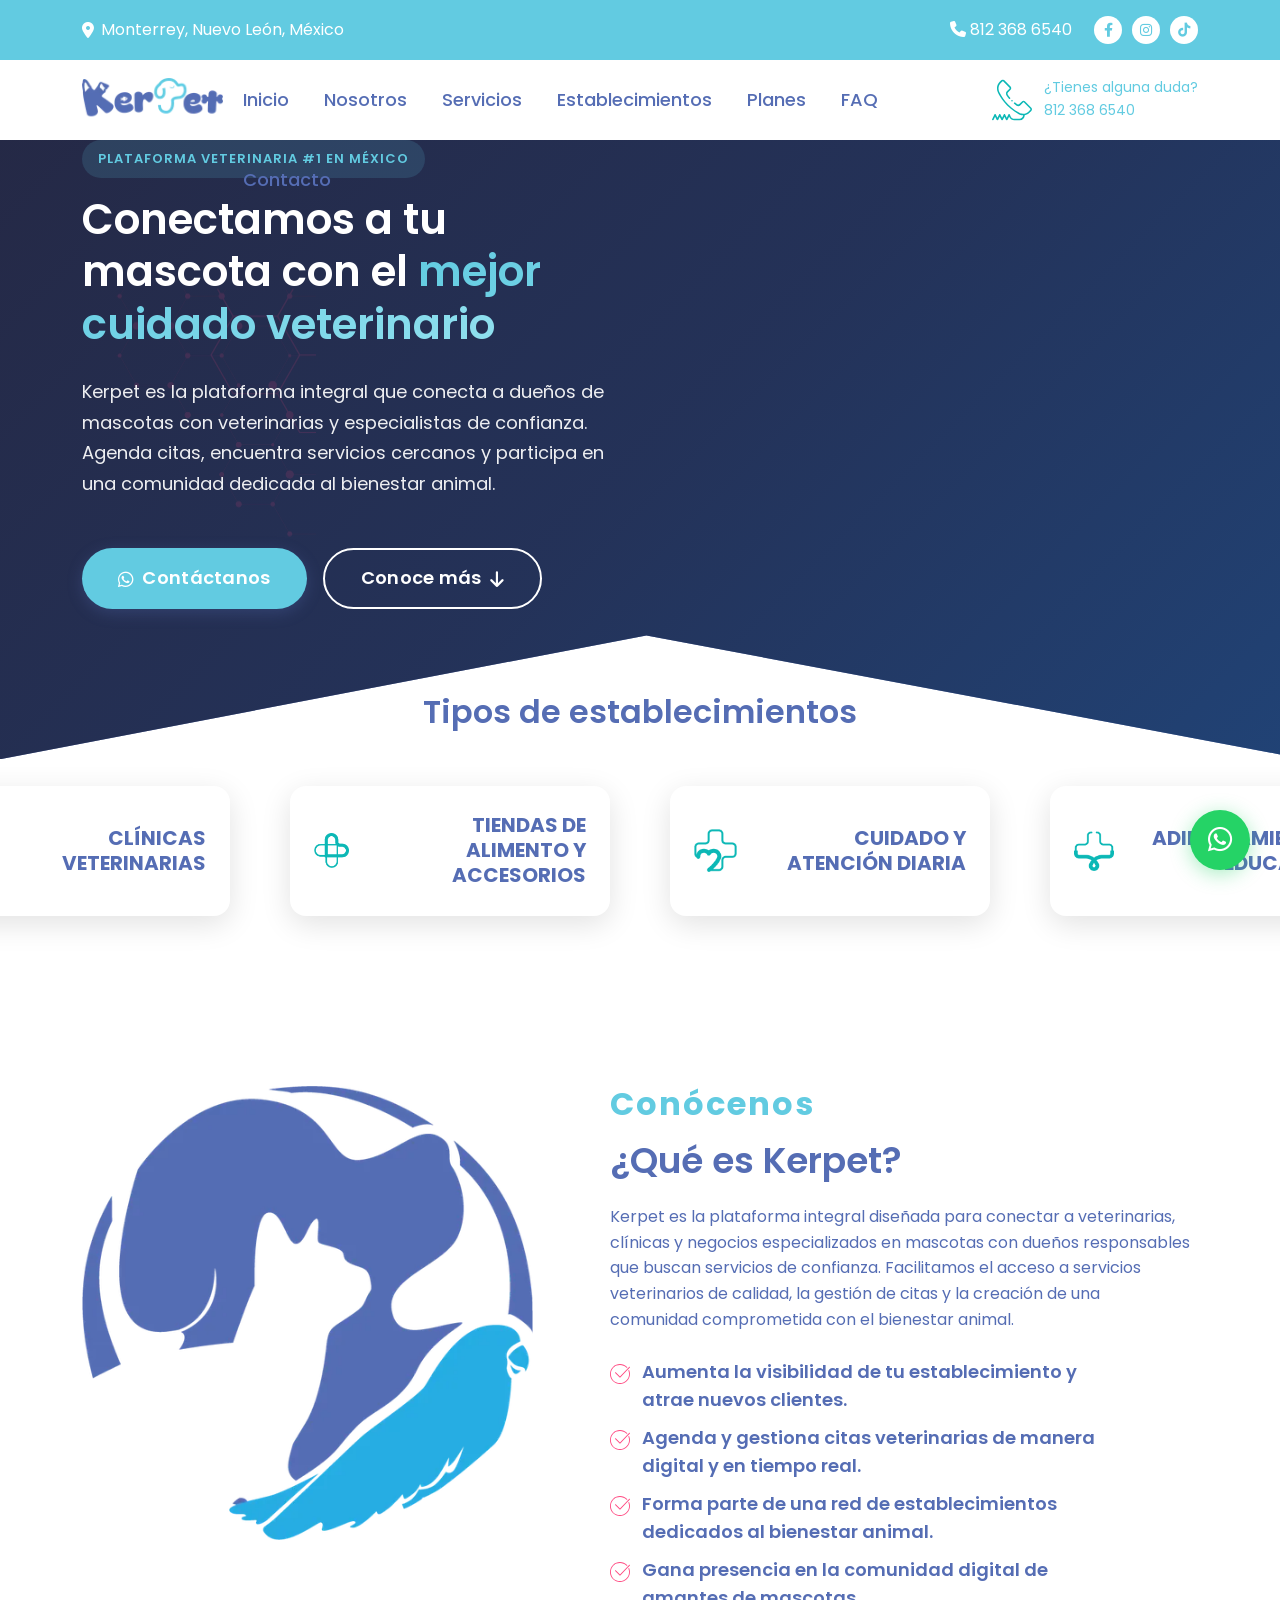
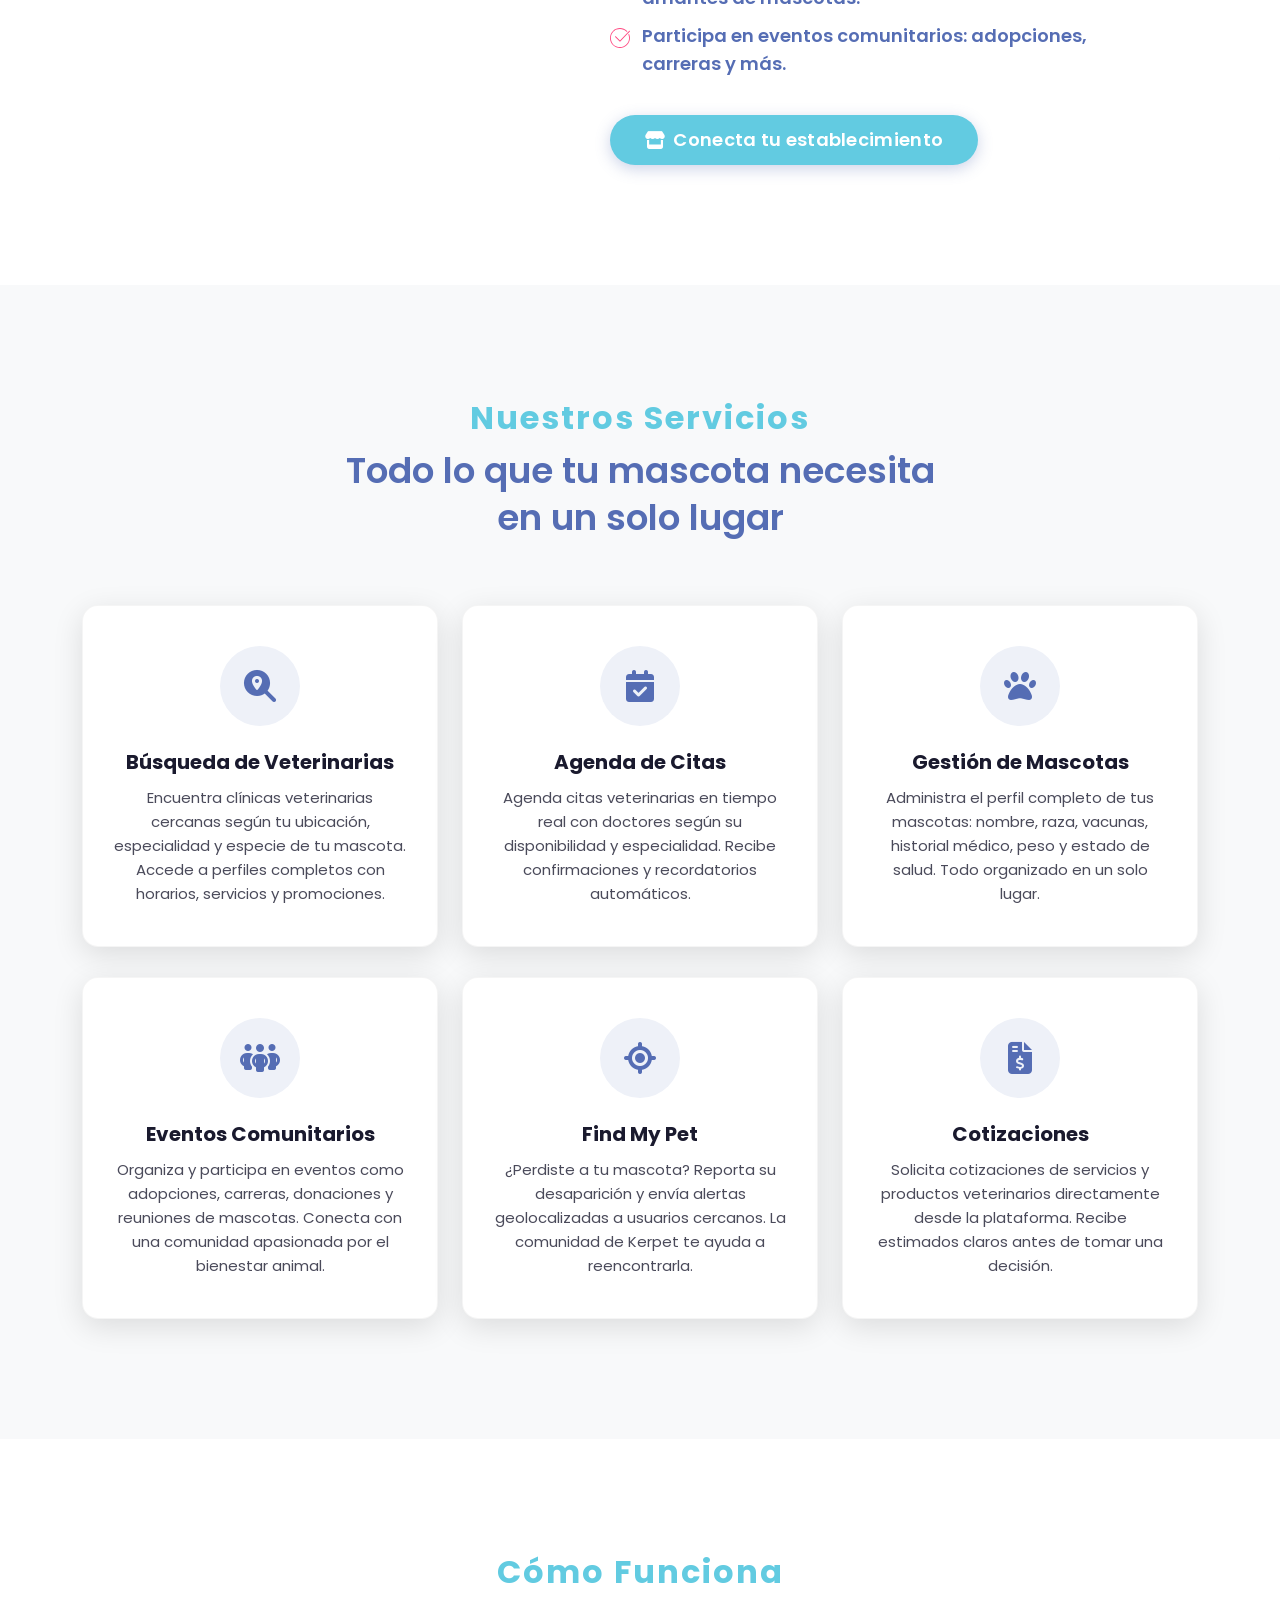
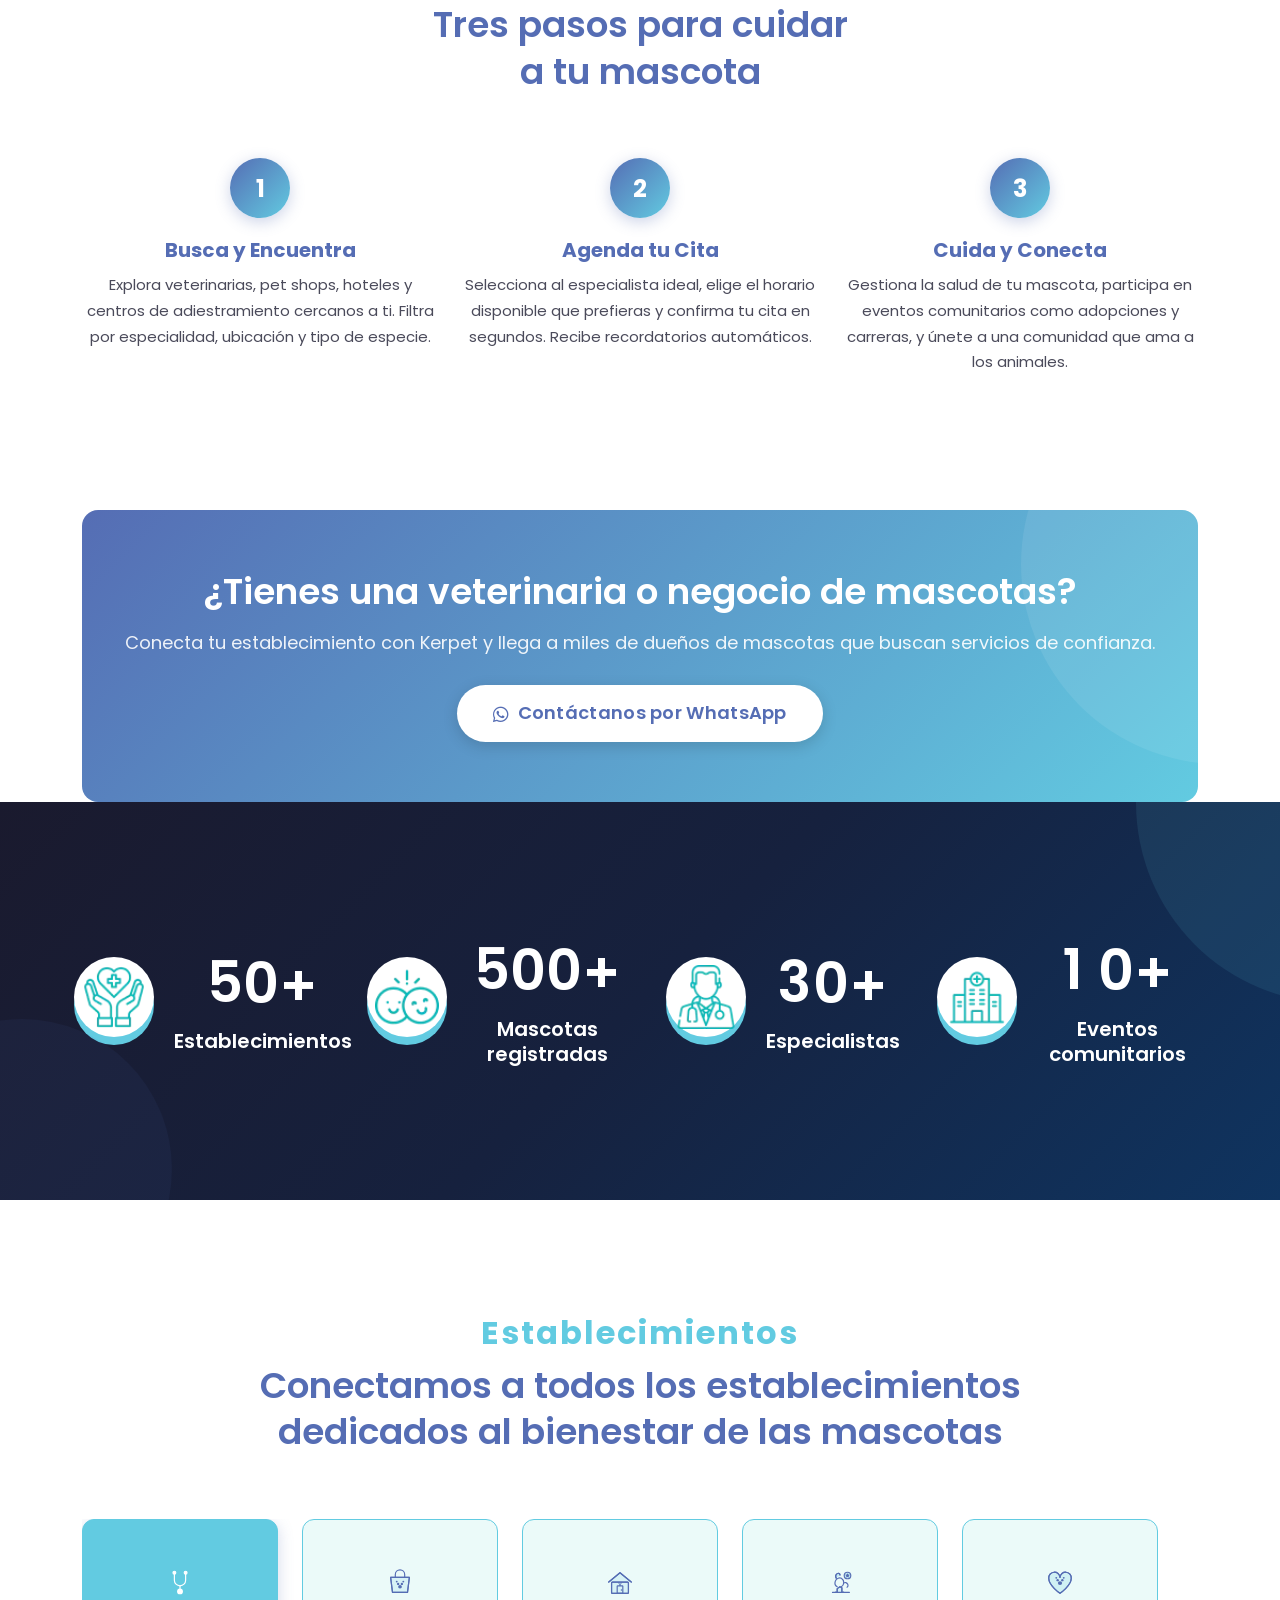
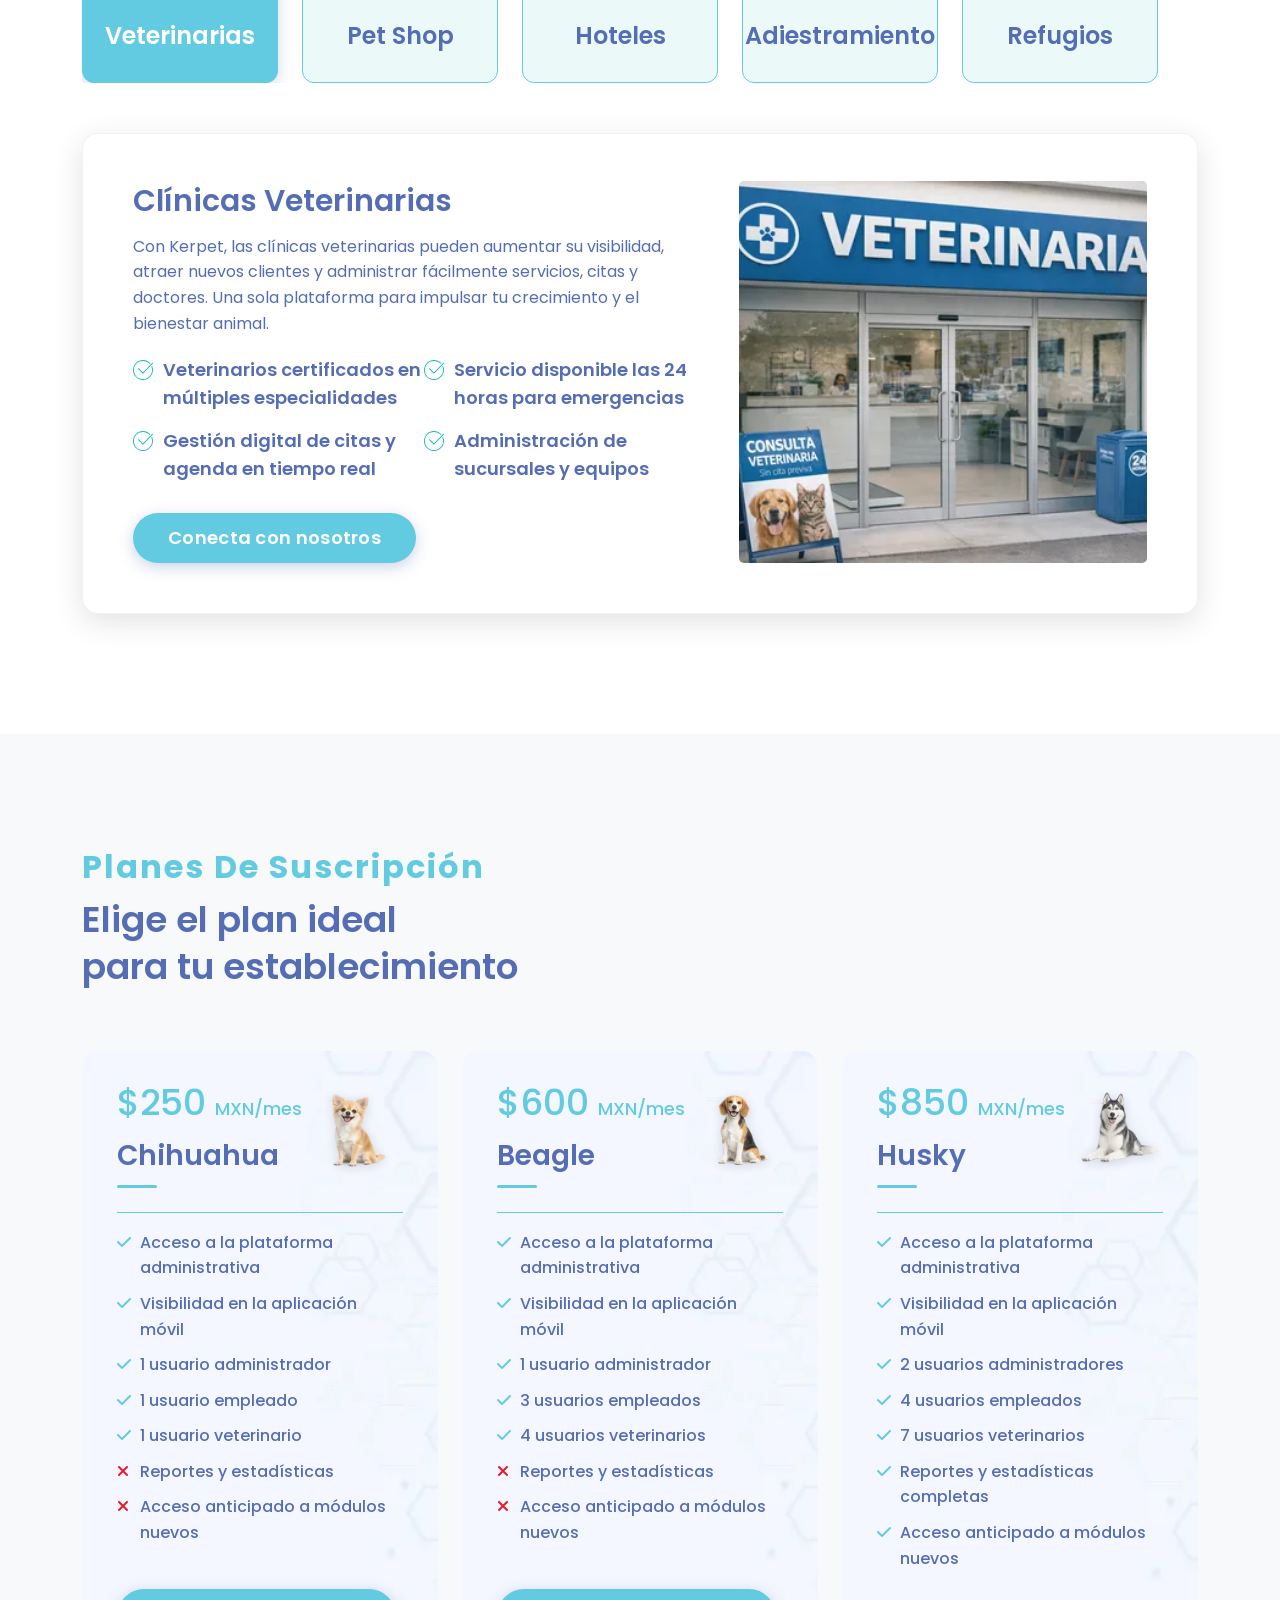
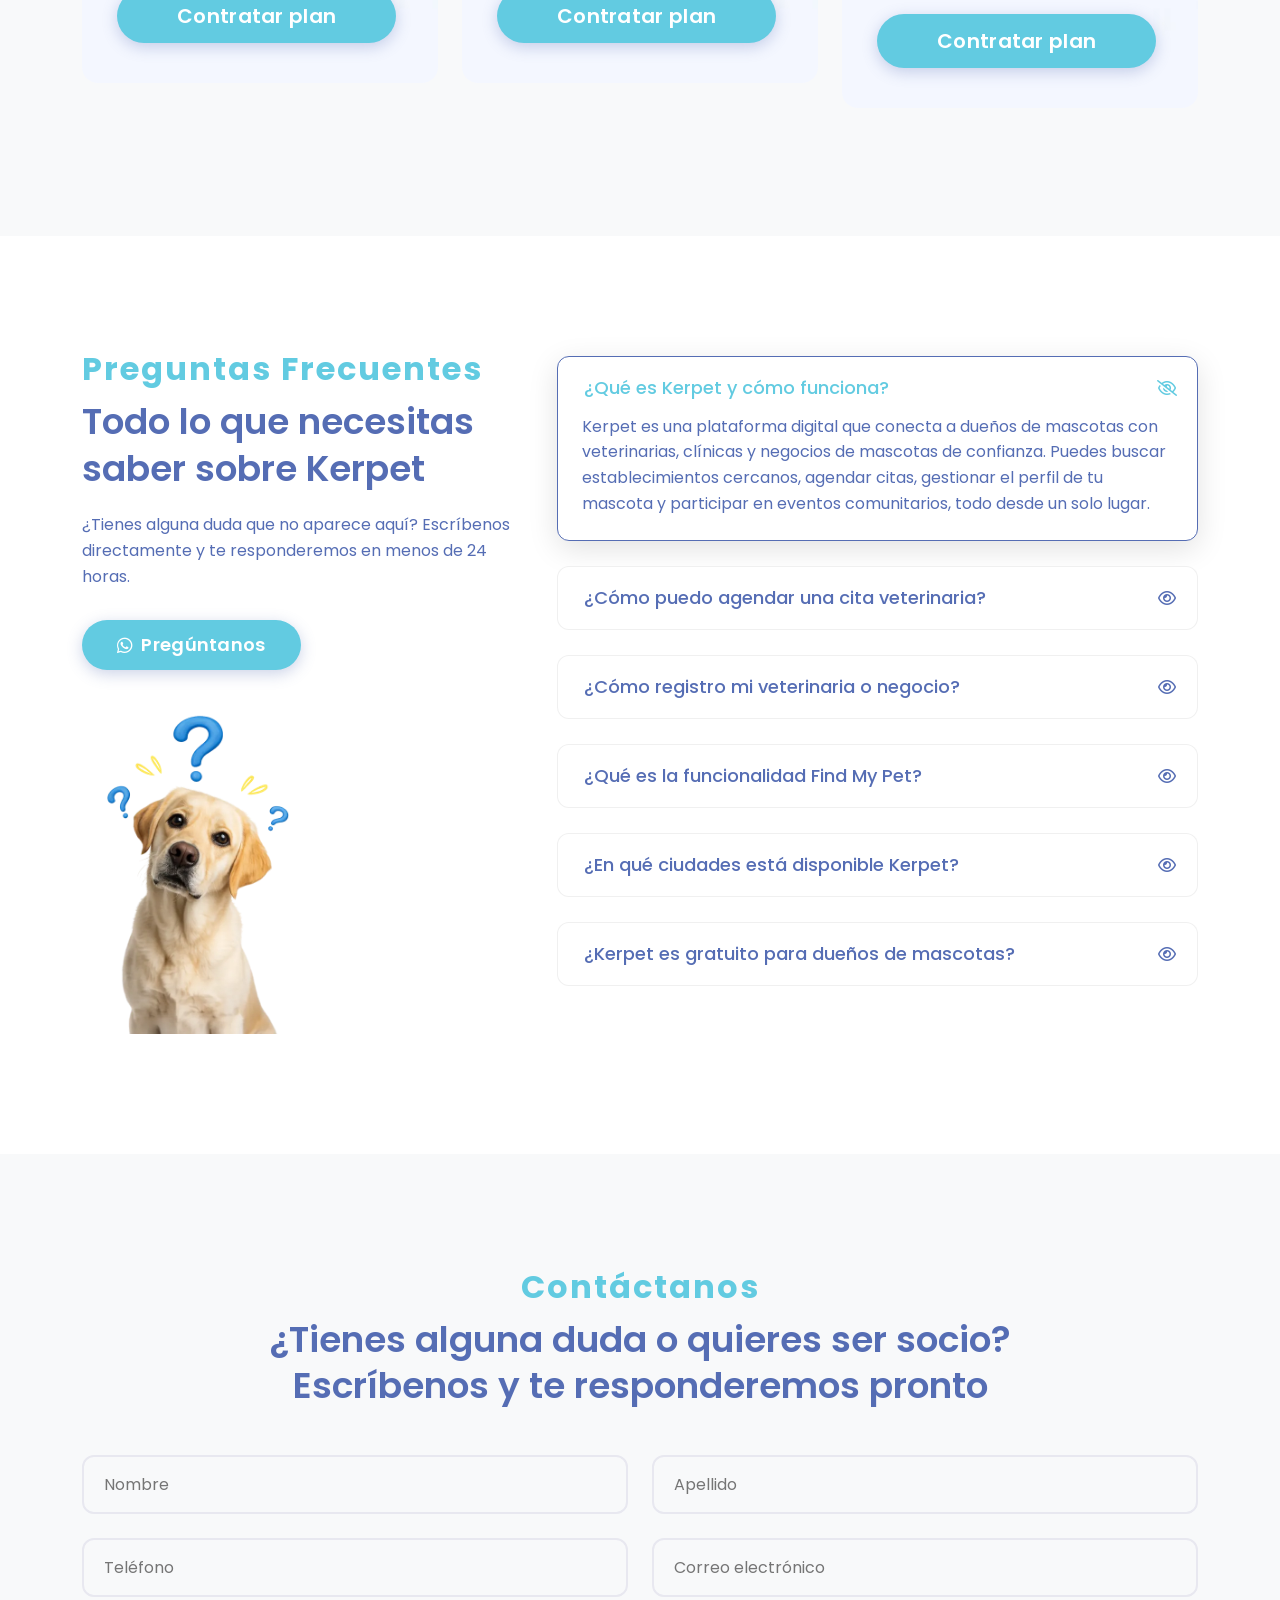
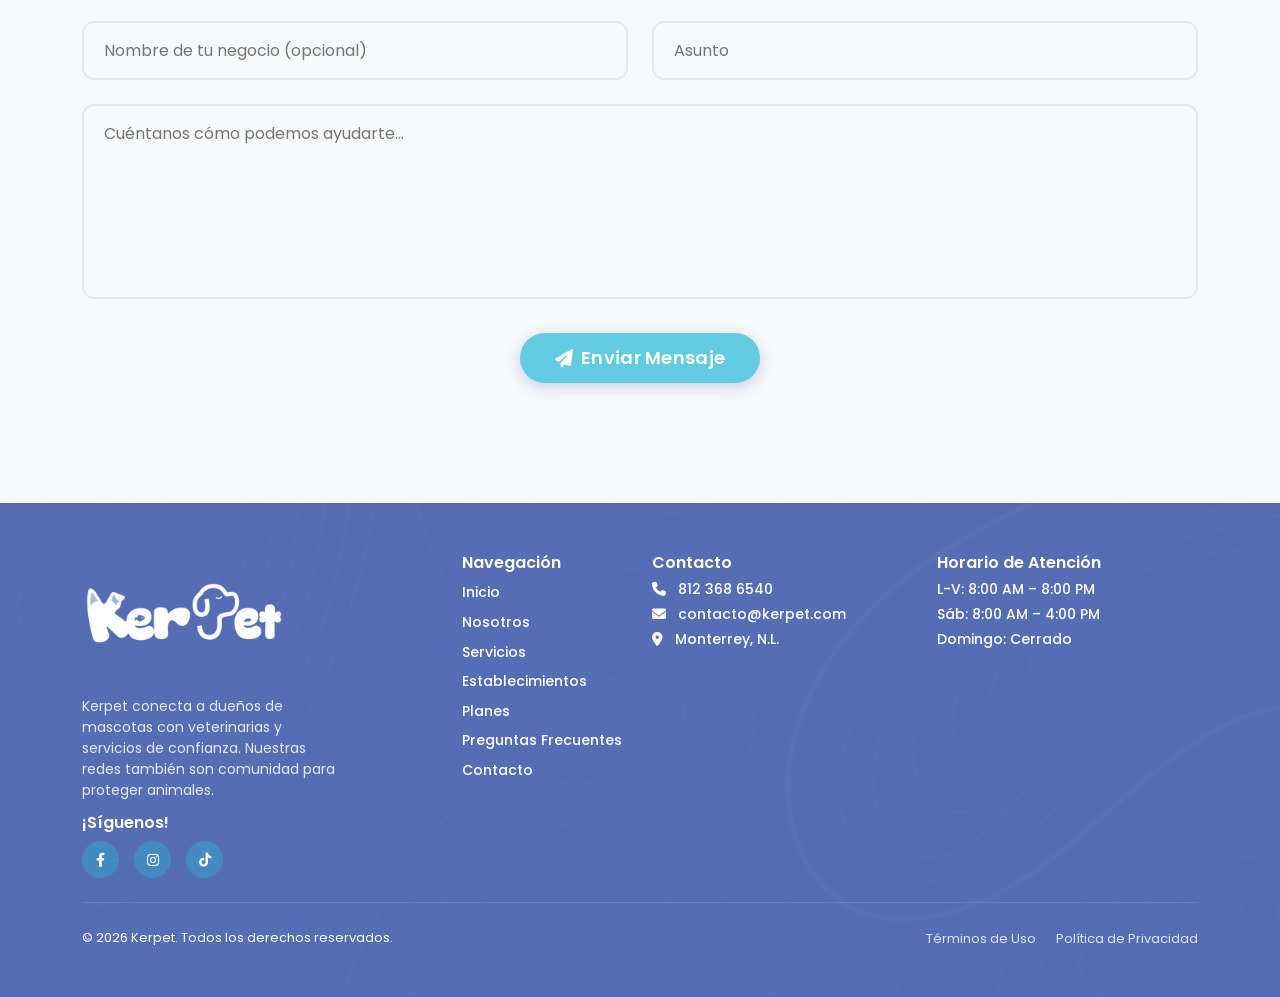
==== commit 677a145e: "fix: restaurar fontawesome.min.css como CSS crítico (iconos invisibles)" ====
--- a/index.html
+++ b/index.html
@@ -100,12 +100,12 @@
 
     <!-- Critical CSS (render-blocking - keep minimal) -->
     <link rel="stylesheet" href="assets/css/bootstrap.min.css">
+    <link rel="stylesheet" href="assets/css/fontawesome.min.css">
     <link rel="stylesheet" href="assets/css/slick.min.css">
     <link rel="stylesheet" href="assets/css/odometer.css">
     <link rel="stylesheet" href="assets/css/style.css">
 
     <!-- Non-critical CSS (deferred) -->
-    <link rel="stylesheet" href="assets/css/fontawesome.min.css" media="print" onload="this.media='all'">
     <link rel="stylesheet" href="assets/css/animate.css" media="print" onload="this.media='all'">
     <link rel="stylesheet" href="assets/css/animated-text.css" media="print" onload="this.media='all'">
     <link rel="stylesheet" href="assets/css/light_gallery.min.css" media="print" onload="this.media='all'">
@@ -114,7 +114,6 @@
     <link rel="stylesheet" href="assets/css/select2.min.css" media="print" onload="this.media='all'">
     <!-- Fallback for no-JS -->
     <noscript>
-      <link rel="stylesheet" href="assets/css/fontawesome.min.css">
       <link rel="stylesheet" href="assets/css/animate.css">
       <link rel="stylesheet" href="assets/css/animated-text.css">
       <link rel="stylesheet" href="assets/css/light_gallery.min.css">
--- a/assets/css/style.css
+++ b/assets/css/style.css
@@ -7,8 +7,8 @@
   --red: #EA1826;
   --primary: #556db4;
   --secondary: #556db4;
-  --accent: #0a7b91;
-  --accent-bg: #085e6f;
+  --accent: #62cbe1;
+  --accent-bg: #62cbe1;
   --accent_v2: #30B2D2;
   --accent_v3: #556db4;
   --accent_v4: #ffffff;
@@ -4298,7 +4298,6 @@
 
 .cs_footer_bottom {
   padding: 24px 0;
-  border-top: 1px solid rgba(255, 255, 255, 0.4);
 }
 @media (max-width: 767px) {
   .cs_footer_bottom {
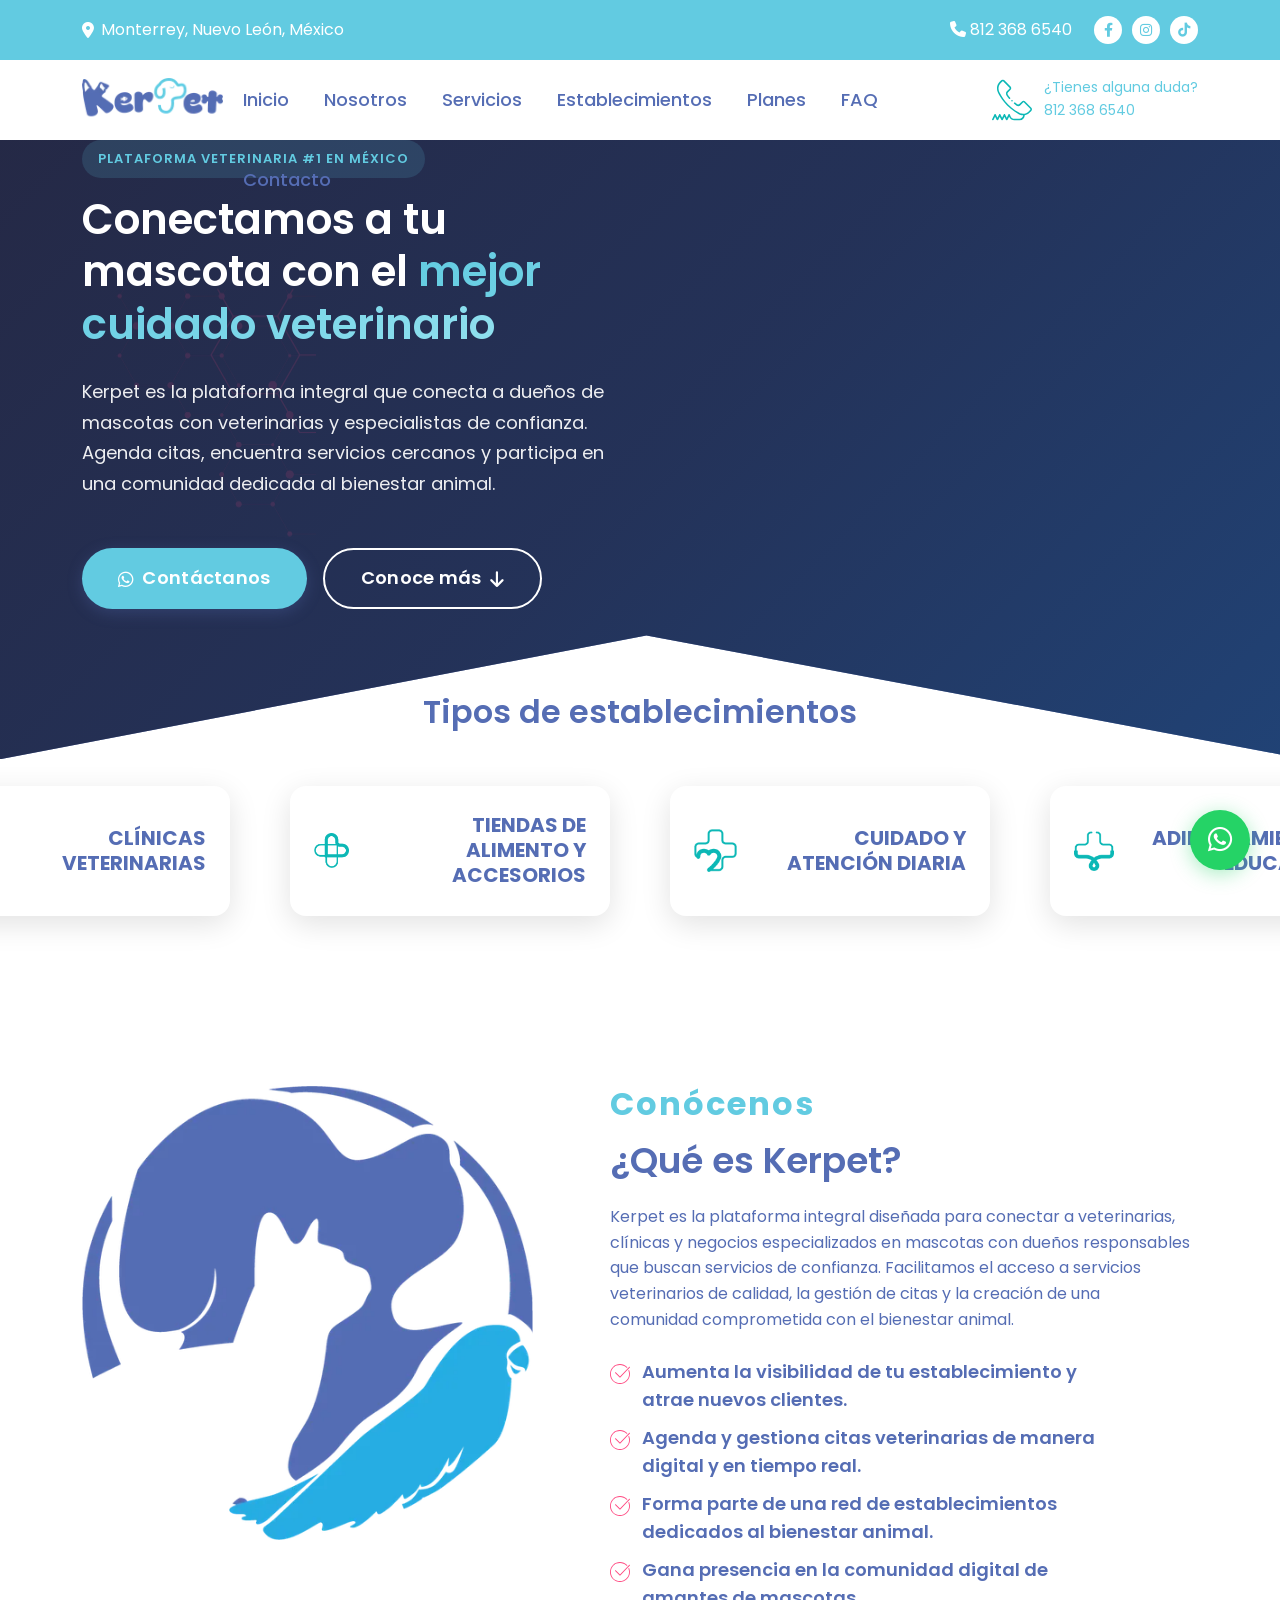
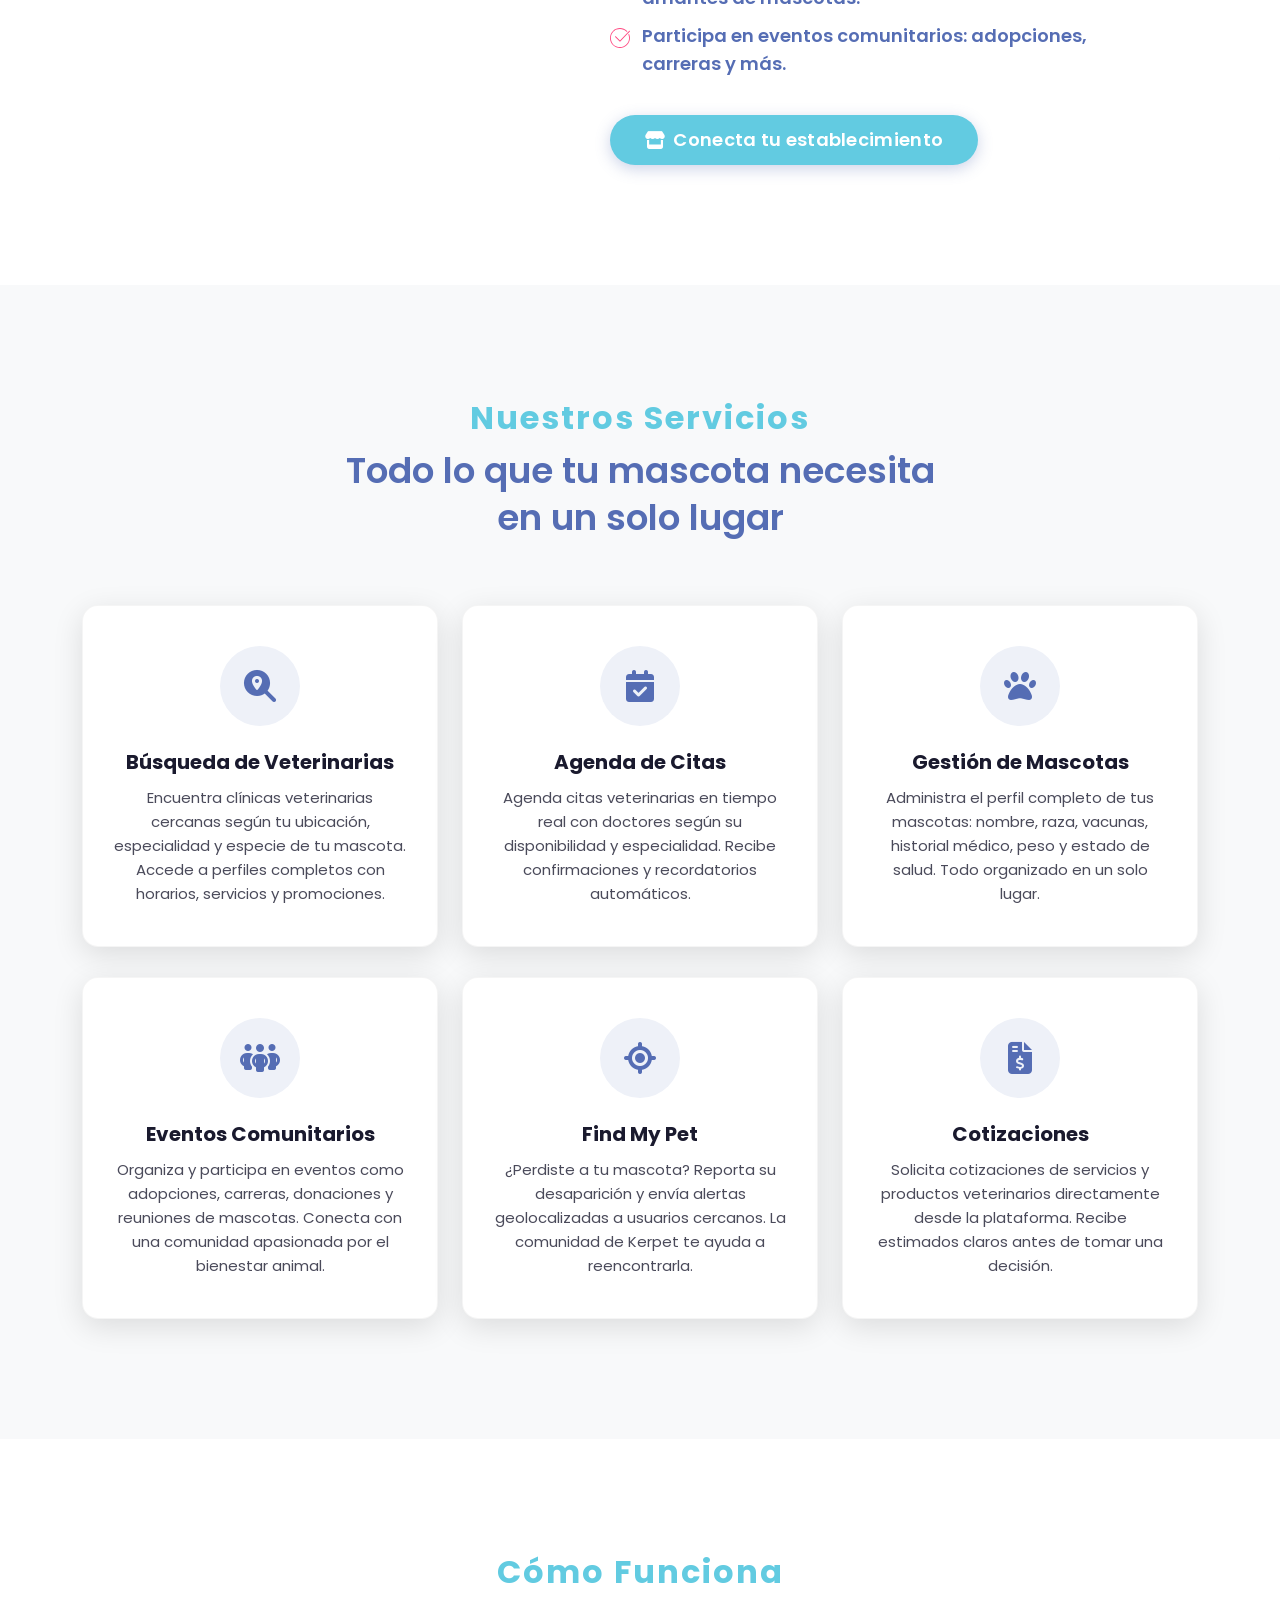
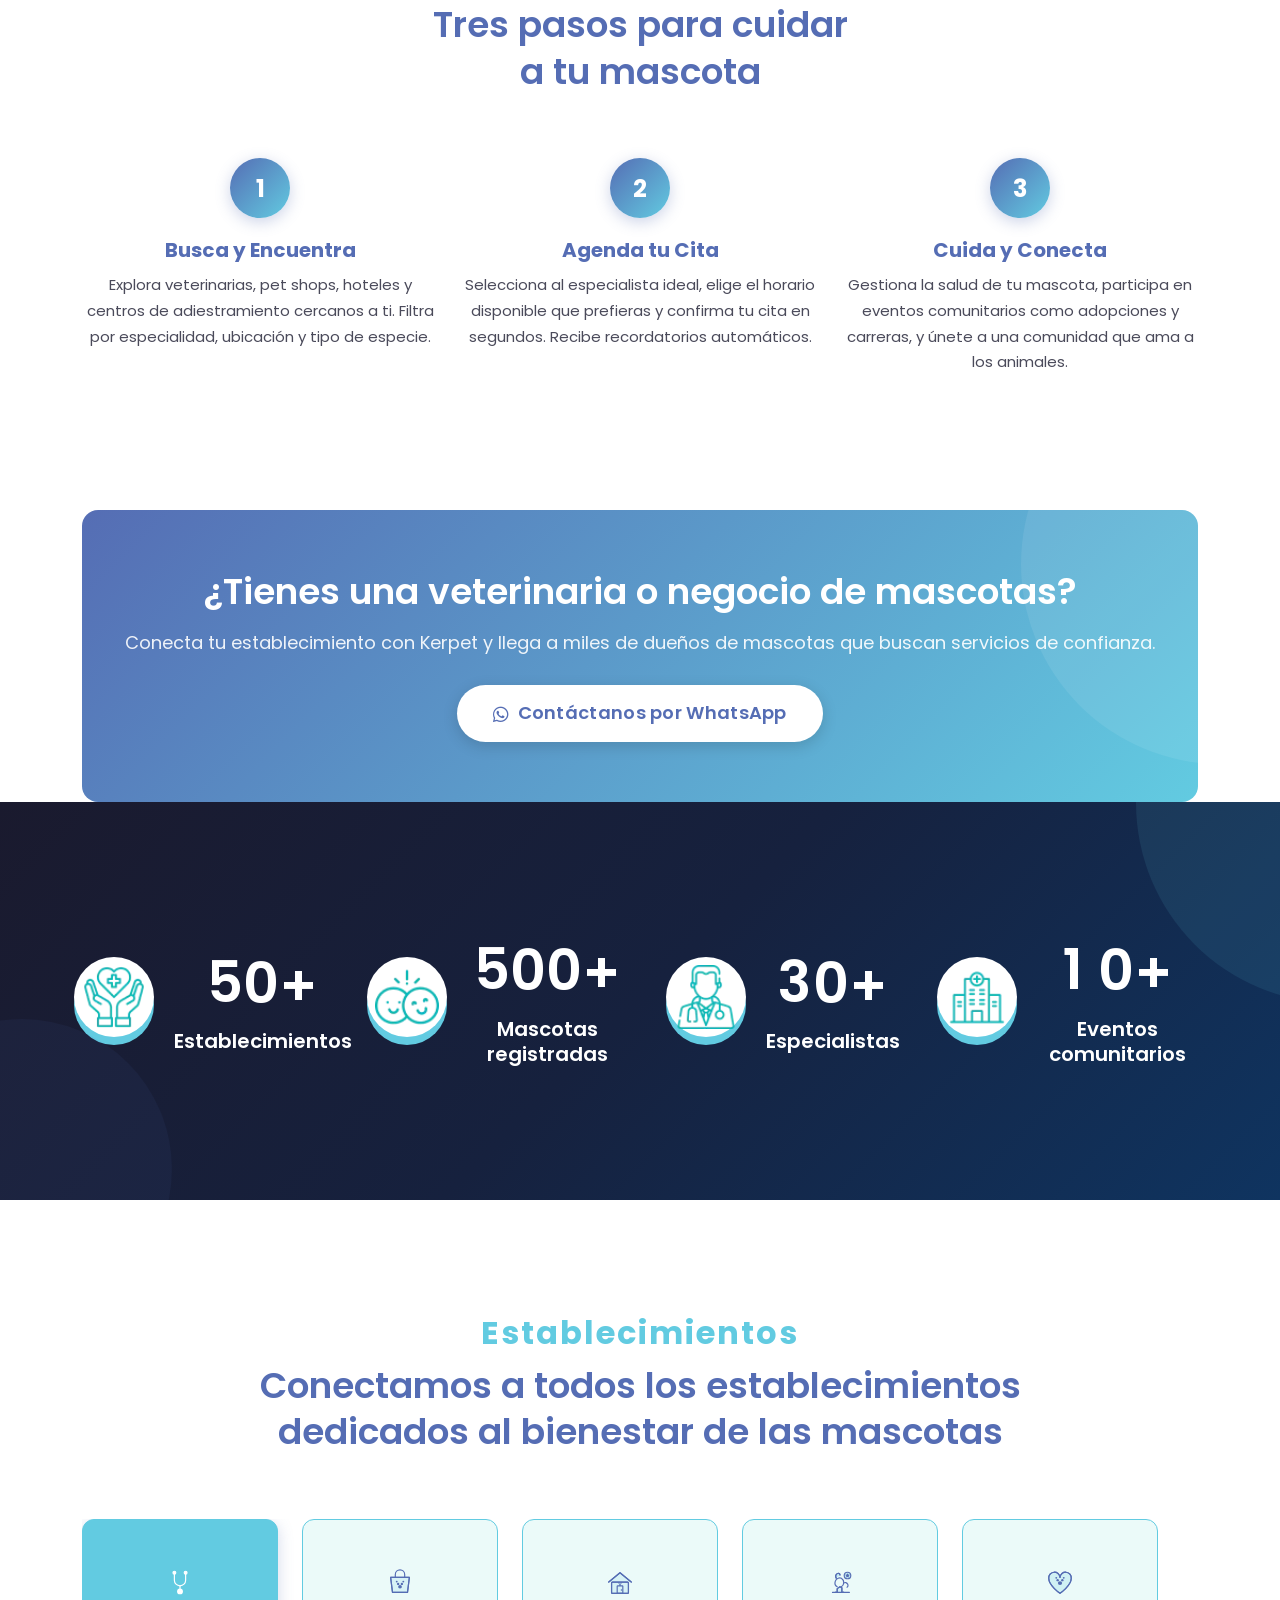
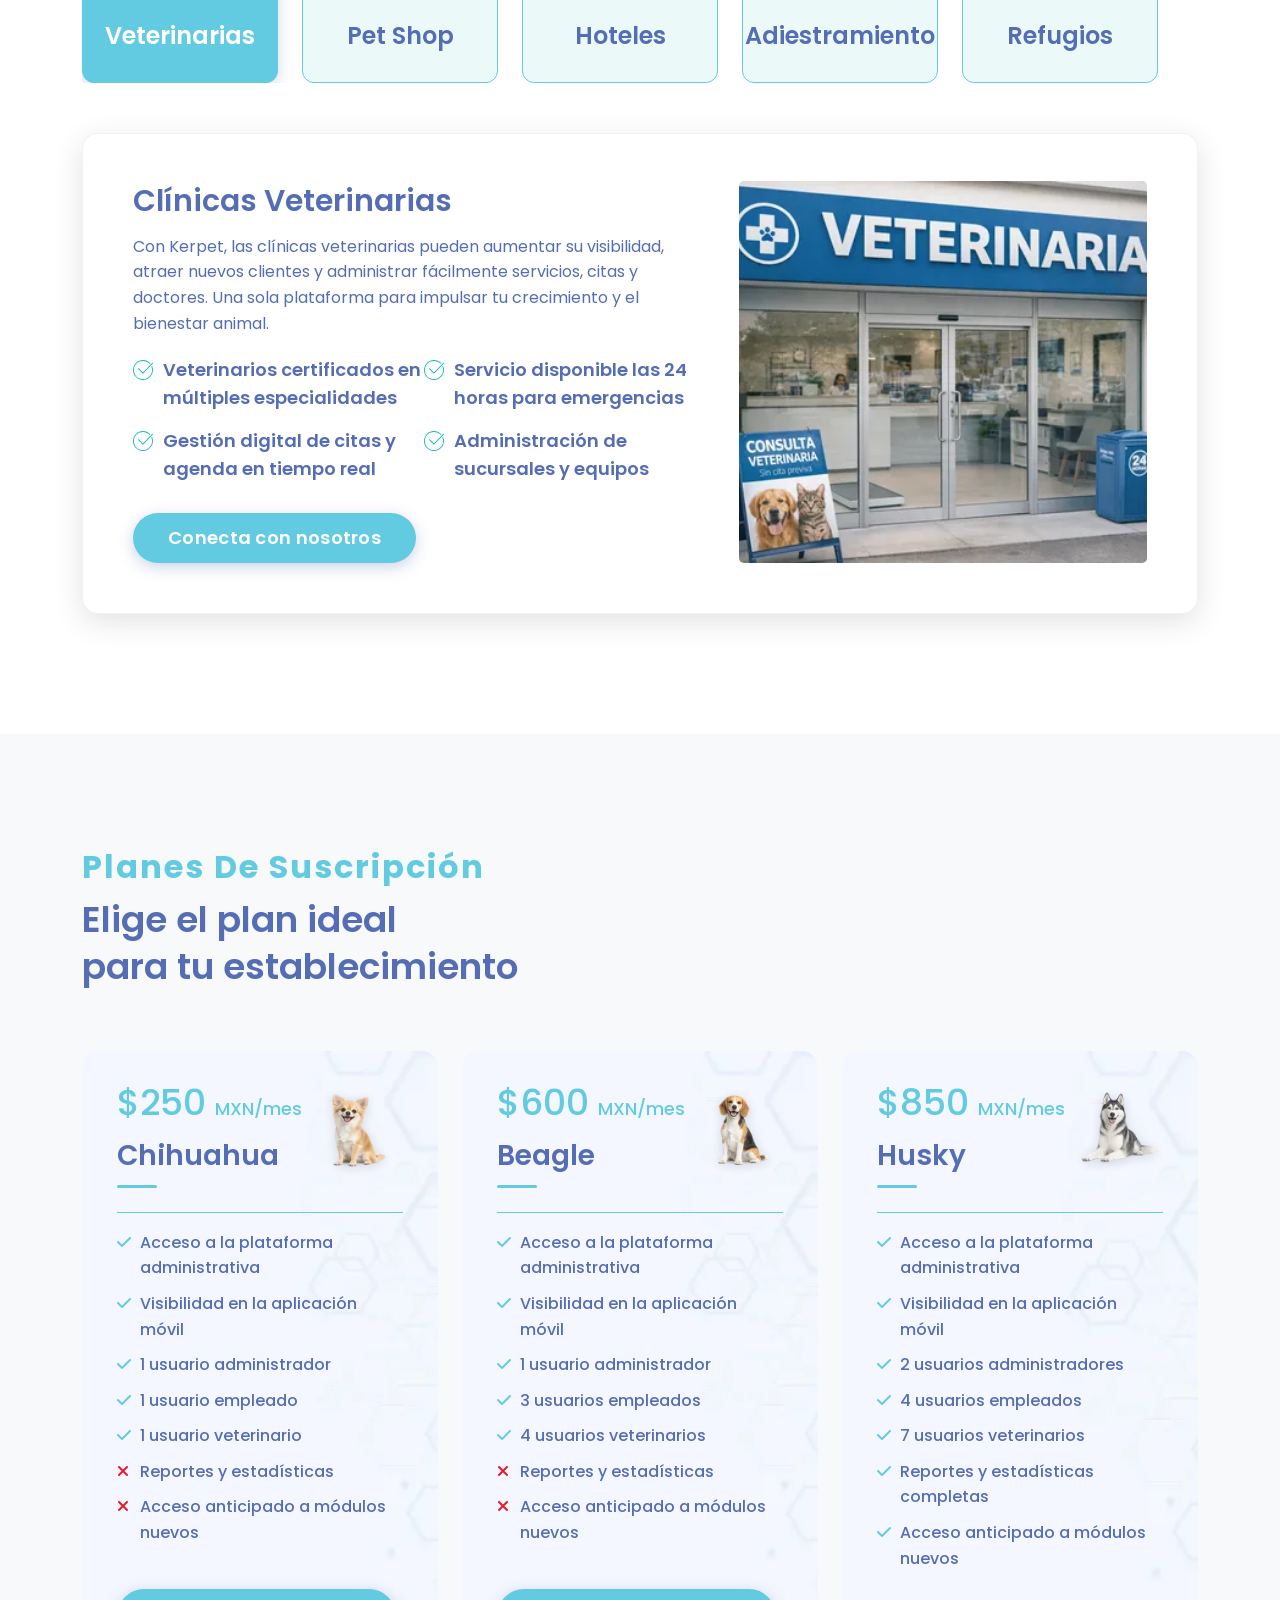
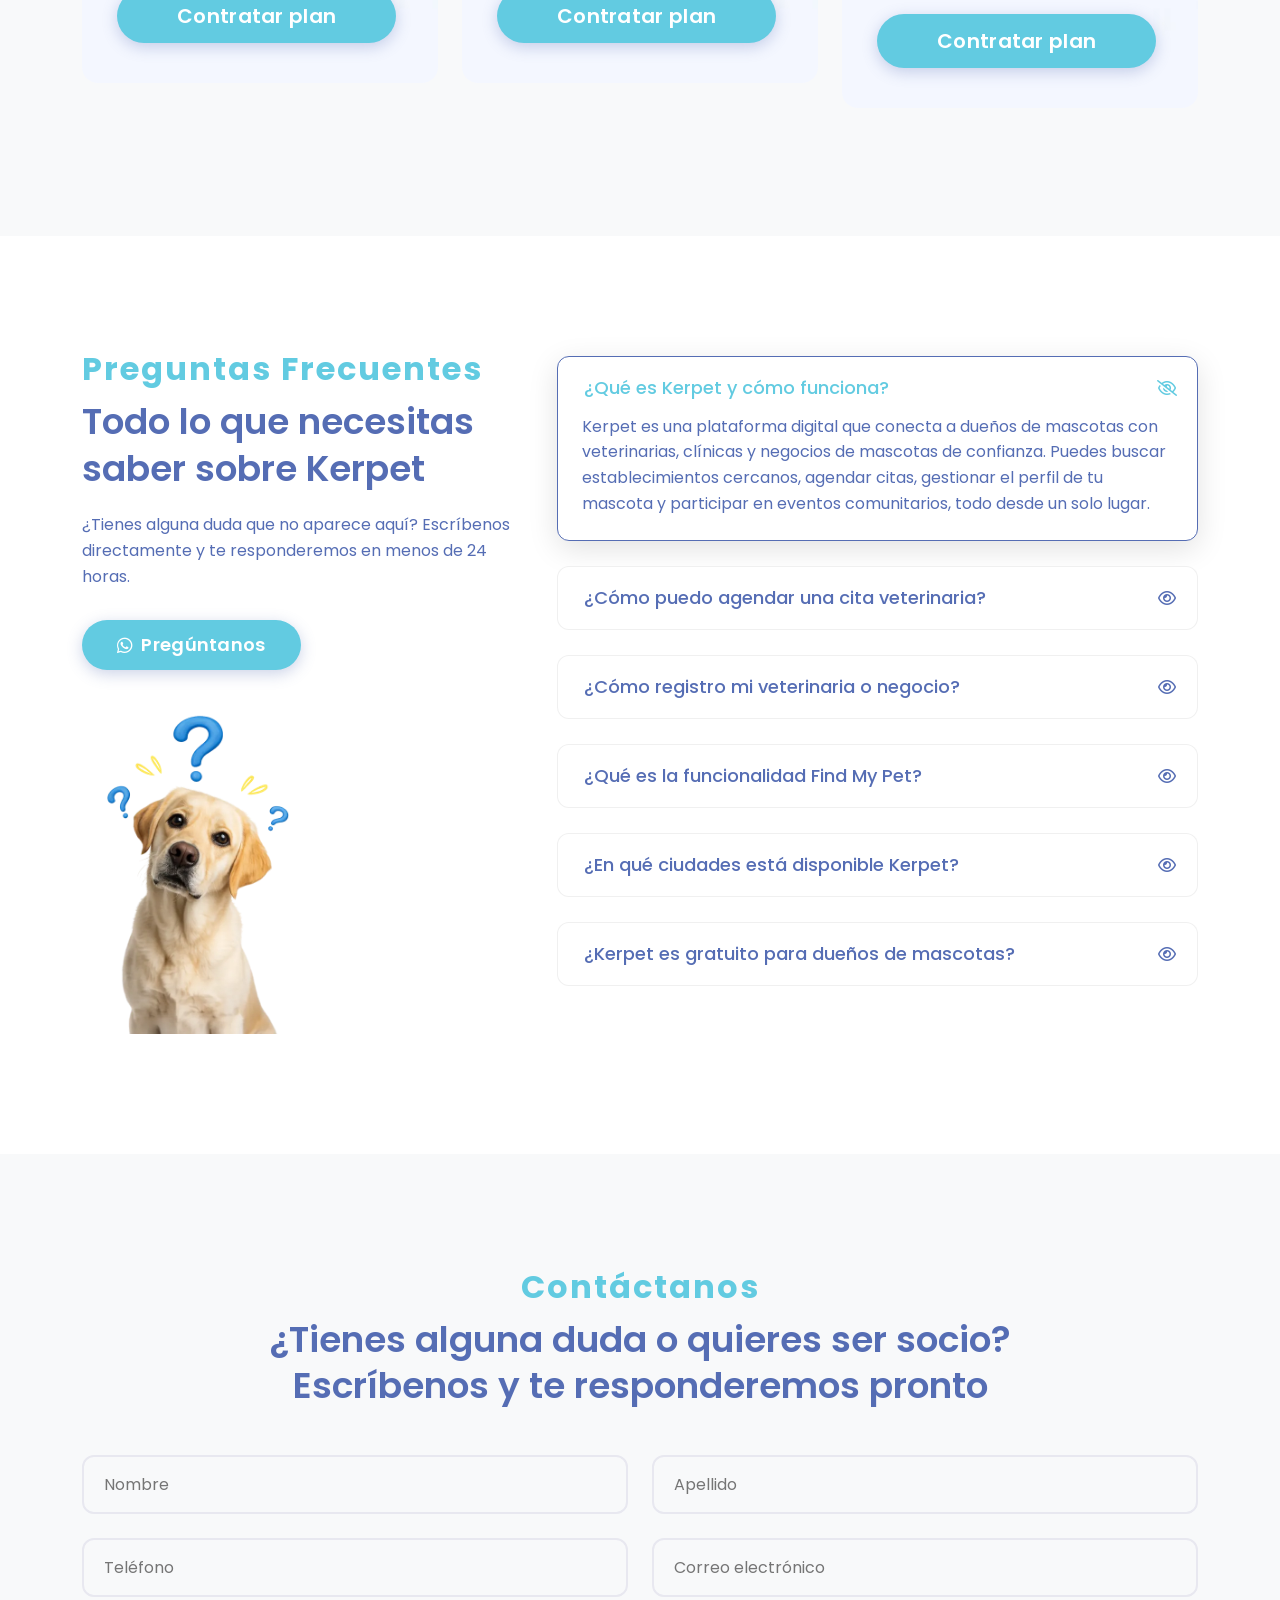
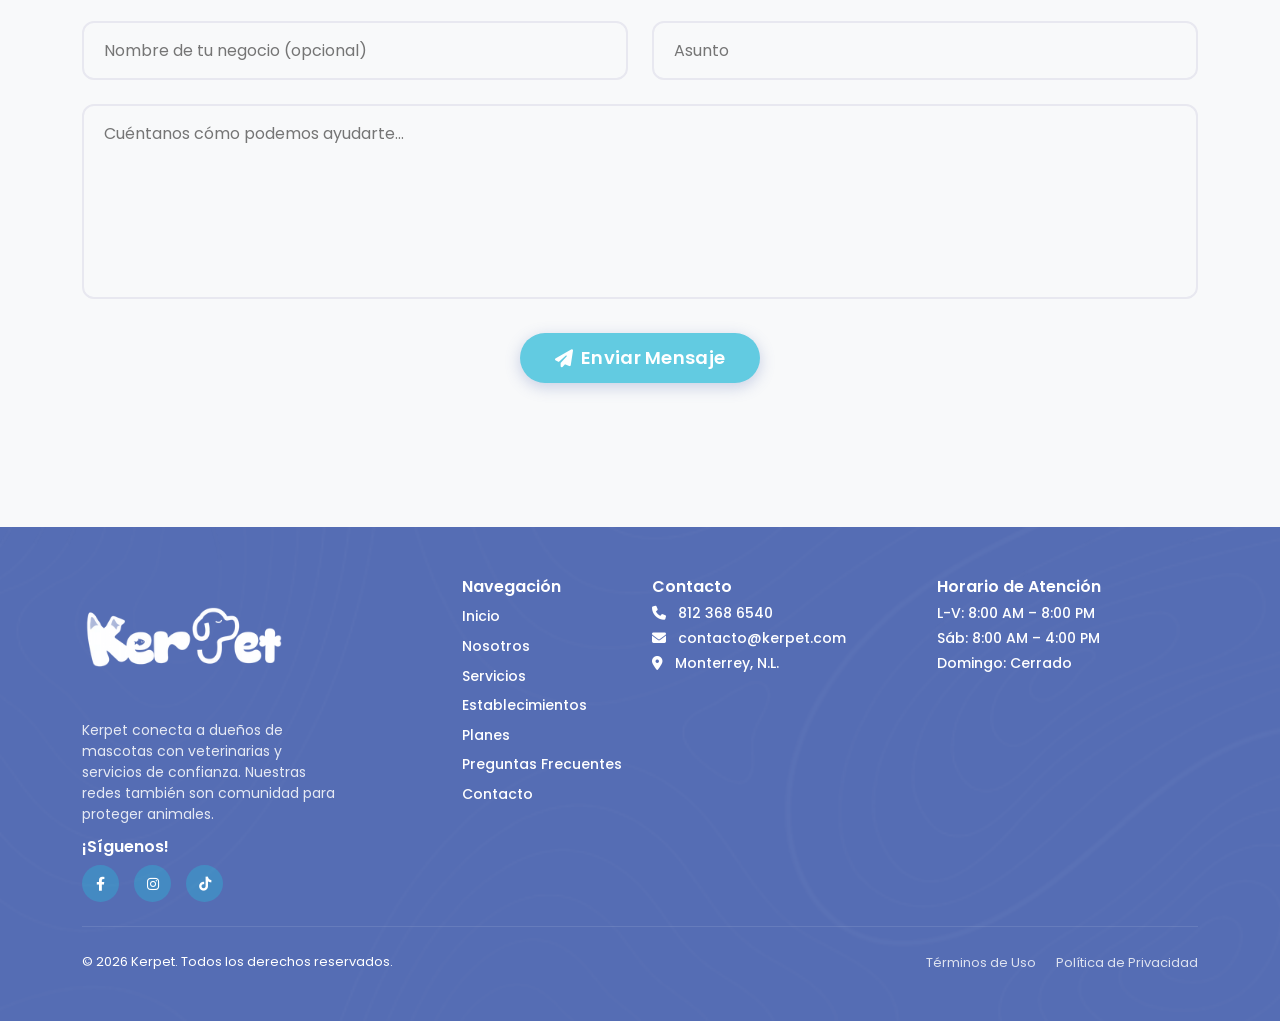
==== commit f2dcd737: "add contacto mail" ====
--- a/index.html
+++ b/index.html
@@ -46,12 +46,12 @@
     <meta name="category" content="Health" />
 
     <!-- SEO: URL Canónica -->
-    <link rel="canonical" href="https://www.kerpet.com/" />
+    <link rel="canonical" href="https://kerpet.com/" />
 
     <!-- SEO: Hreflang -->
-    <link rel="alternate" hreflang="es" href="https://www.kerpet.com/" />
-    <link rel="alternate" hreflang="es-MX" href="https://www.kerpet.com/" />
-    <link rel="alternate" hreflang="x-default" href="https://www.kerpet.com/" />
+    <link rel="alternate" hreflang="es" href="https://kerpet.com/" />
+    <link rel="alternate" hreflang="es-MX" href="https://kerpet.com/" />
+    <link rel="alternate" hreflang="x-default" href="https://kerpet.com/" />
 
     <!-- SEO: Geolocalización -->
     <meta name="geo.region" content="MX-NLE" />
@@ -64,9 +64,9 @@
     <meta property="og:site_name" content="Kerpet" />
     <meta property="og:title" content="Kerpet | Servicios Veterinarios en Línea en Monterrey" />
     <meta property="og:description" content="Kerpet conecta a dueños de mascotas con veterinarias de confianza. Agenda citas, encuentra especialistas y cuida a tu mascota desde un solo lugar." />
-    <meta property="og:url" content="https://www.kerpet.com/" />
-    <meta property="og:image" content="https://www.kerpet.com/assets/images/kerpet-og-image.png" />
-    <meta property="og:image:secure_url" content="https://www.kerpet.com/assets/images/kerpet-og-image.png" />
+    <meta property="og:url" content="https://kerpet.com/" />
+    <meta property="og:image" content="https://kerpet.com/assets/images/kerpet-og-image.png" />
+    <meta property="og:image:secure_url" content="https://kerpet.com/assets/images/kerpet-og-image.png" />
     <meta property="og:image:type" content="image/png" />
     <meta property="og:image:alt" content="Kerpet - Plataforma digital de conexión entre usuarios y veterinarias" />
     <meta property="og:image:width" content="1200" />
@@ -78,7 +78,7 @@
     <meta name="twitter:card" content="summary_large_image" />
     <meta name="twitter:title" content="Kerpet | Servicios Veterinarios en Línea en Monterrey" />
     <meta name="twitter:description" content="Kerpet conecta a dueños de mascotas con veterinarias de confianza. Agenda citas, encuentra especialistas y cuida a tu mascota." />
-    <meta name="twitter:image" content="https://www.kerpet.com/assets/images/kerpet-og-image.png" />
+    <meta name="twitter:image" content="https://kerpet.com/assets/images/kerpet-og-image.png" />
     <meta name="twitter:image:alt" content="Kerpet - Plataforma digital de conexión entre usuarios y veterinarias" />
     <meta name="twitter:site" content="@kerpetapp" />
     <meta name="twitter:creator" content="@kerpetapp" />
@@ -300,9 +300,9 @@
       "@type": "Organization",
       "name": "Kerpet",
       "alternateName": ["Kerpet App", "Kerpet México"],
-      "url": "https://www.kerpet.com",
-      "logo": "https://www.kerpet.com/assets/images/logo_kerpet.png",
-      "image": "https://www.kerpet.com/assets/images/logo_kerpetLineal.png",
+      "url": "https://kerpet.com",
+      "logo": "https://kerpet.com/assets/images/logo_kerpet.png",
+      "image": "https://kerpet.com/assets/images/logo_kerpetLineal.png",
       "description": "Kerpet es la plataforma digital que conecta a dueños de mascotas con veterinarias, clínicas y servicios especializados en Monterrey, México. Facilita la búsqueda de veterinarias cercanas, agenda de citas, gestión de mascotas, eventos comunitarios y la funcionalidad Find My Pet.",
       "foundingDate": "2026",
       "address": {
@@ -353,8 +353,8 @@
       "@context": "https://schema.org",
       "@type": "ProfessionalService",
       "name": "Kerpet",
-      "image": "https://www.kerpet.com/assets/images/logo_kerpet.png",
-      "url": "https://www.kerpet.com",
+      "image": "https://kerpet.com/assets/images/logo_kerpet.png",
+      "url": "https://kerpet.com",
       "telephone": "+52-81-2368-6540",
       "email": "contacto@kerpet.com",
       "priceRange": "$$",
@@ -434,7 +434,7 @@
       "@context": "https://schema.org",
       "@type": "WebSite",
       "name": "Kerpet",
-      "url": "https://www.kerpet.com",
+      "url": "https://kerpet.com",
       "description": "Plataforma digital que conecta a dueños de mascotas con veterinarias y servicios especializados en México",
       "publisher": {
         "@type": "Organization",
@@ -451,11 +451,11 @@
       "@type": "WebPage",
       "name": "Kerpet - Servicios Veterinarios en Línea",
       "description": "Kerpet es la plataforma digital que conecta a dueños de mascotas con veterinarias de confianza en Monterrey, México.",
-      "url": "https://www.kerpet.com",
+      "url": "https://kerpet.com",
       "isPartOf": {
         "@type": "WebSite",
         "name": "Kerpet",
-        "url": "https://www.kerpet.com"
+        "url": "https://kerpet.com"
       },
       "breadcrumb": {
         "@type": "BreadcrumbList",
@@ -464,7 +464,7 @@
             "@type": "ListItem",
             "position": 1,
             "name": "Inicio",
-            "item": "https://www.kerpet.com"
+            "item": "https://kerpet.com"
           }
         ]
       }
@@ -557,7 +557,7 @@
         <p>Email: <a href="mailto:contacto@kerpet.com">contacto@kerpet.com</a></p>
         <p>Teléfono: <a href="tel:+528123686540">812 368 6540</a></p>
         <p>Ubicación: Monterrey, Nuevo León, México</p>
-        <p>Web: <a href="https://www.kerpet.com">www.kerpet.com</a></p>
+        <p>Web: <a href="https://kerpet.com">kerpet.com</a></p>
       </div>
     </noscript>
 
@@ -1258,7 +1258,11 @@
           <h2 class="cs_section_title cs_semibold cs_fs_45 mb-0">¿Tienes alguna duda o quieres ser socio?<br>Escríbenos y te responderemos pronto</h2>
         </div>
         <div class="cs_height_45 cs_height_lg_30"></div>
-        <form class="cs_contact_form row cs_gap_y_24" id="cs_form" aria-label="Formulario de contacto">
+        <form action="https://api.web3forms.com/submit" method="POST" class="cs_contact_form row cs_gap_y_24" id="cs_form" aria-label="Formulario de contacto">
+          <input type="hidden" name="access_key" value="0d0fdc8f-a90a-4916-9768-4e4e52dbb81a">
+          <input type="hidden" name="subject" value="Nuevo mensaje desde Kerpet.com">
+          <input type="hidden" name="from_name" value="Kerpet Web">
+          <input type="checkbox" name="botcheck" class="hidden" style="display: none;">
           <div class="col-md-6 position-relative">
             <label for="contact-fname" class="sr-only">Nombre</label>
             <input type="text" id="contact-fname" name="fname" class="cs_form_field cs_radius_5" required aria-required="true" placeholder="Nombre">
@@ -1291,6 +1295,9 @@
             <button type="submit" class="cs_btn cs_style_1 cs_size_md cs_accent_bg_v1 cs_white_color cs_fs_18 cs_semibold">
               <i class="fa-solid fa-paper-plane" style="margin-right:8px;"></i> Enviar Mensaje
             </button>
+          </div>
+          <div class="col-md-12 text-md-center">
+            <div id="cs_result" style="display:none; margin-top:15px; padding:12px 20px; border-radius:10px; font-size:16px; font-weight:600;"></div>
           </div>
         </form>
       </div>
@@ -1385,7 +1392,7 @@
         </div>
         <div class="kerpet-modal-body">
           <h4>1. Uso del Sitio</h4>
-          <p>El acceso y uso de https://www.kerpet.com está sujeto a los presentes términos. Al navegar en este sitio web, usted acepta cumplirlos.</p>
+          <p>El acceso y uso de https://kerpet.com está sujeto a los presentes términos. Al navegar en este sitio web, usted acepta cumplirlos.</p>
           <h4>2. Propiedad Intelectual</h4>
           <p>Todo el contenido (textos, imágenes, logotipos, código fuente, diseño) es propiedad de Kerpet y está protegido por las leyes de propiedad intelectual de México.</p>
           <h4>3. Servicios</h4>
